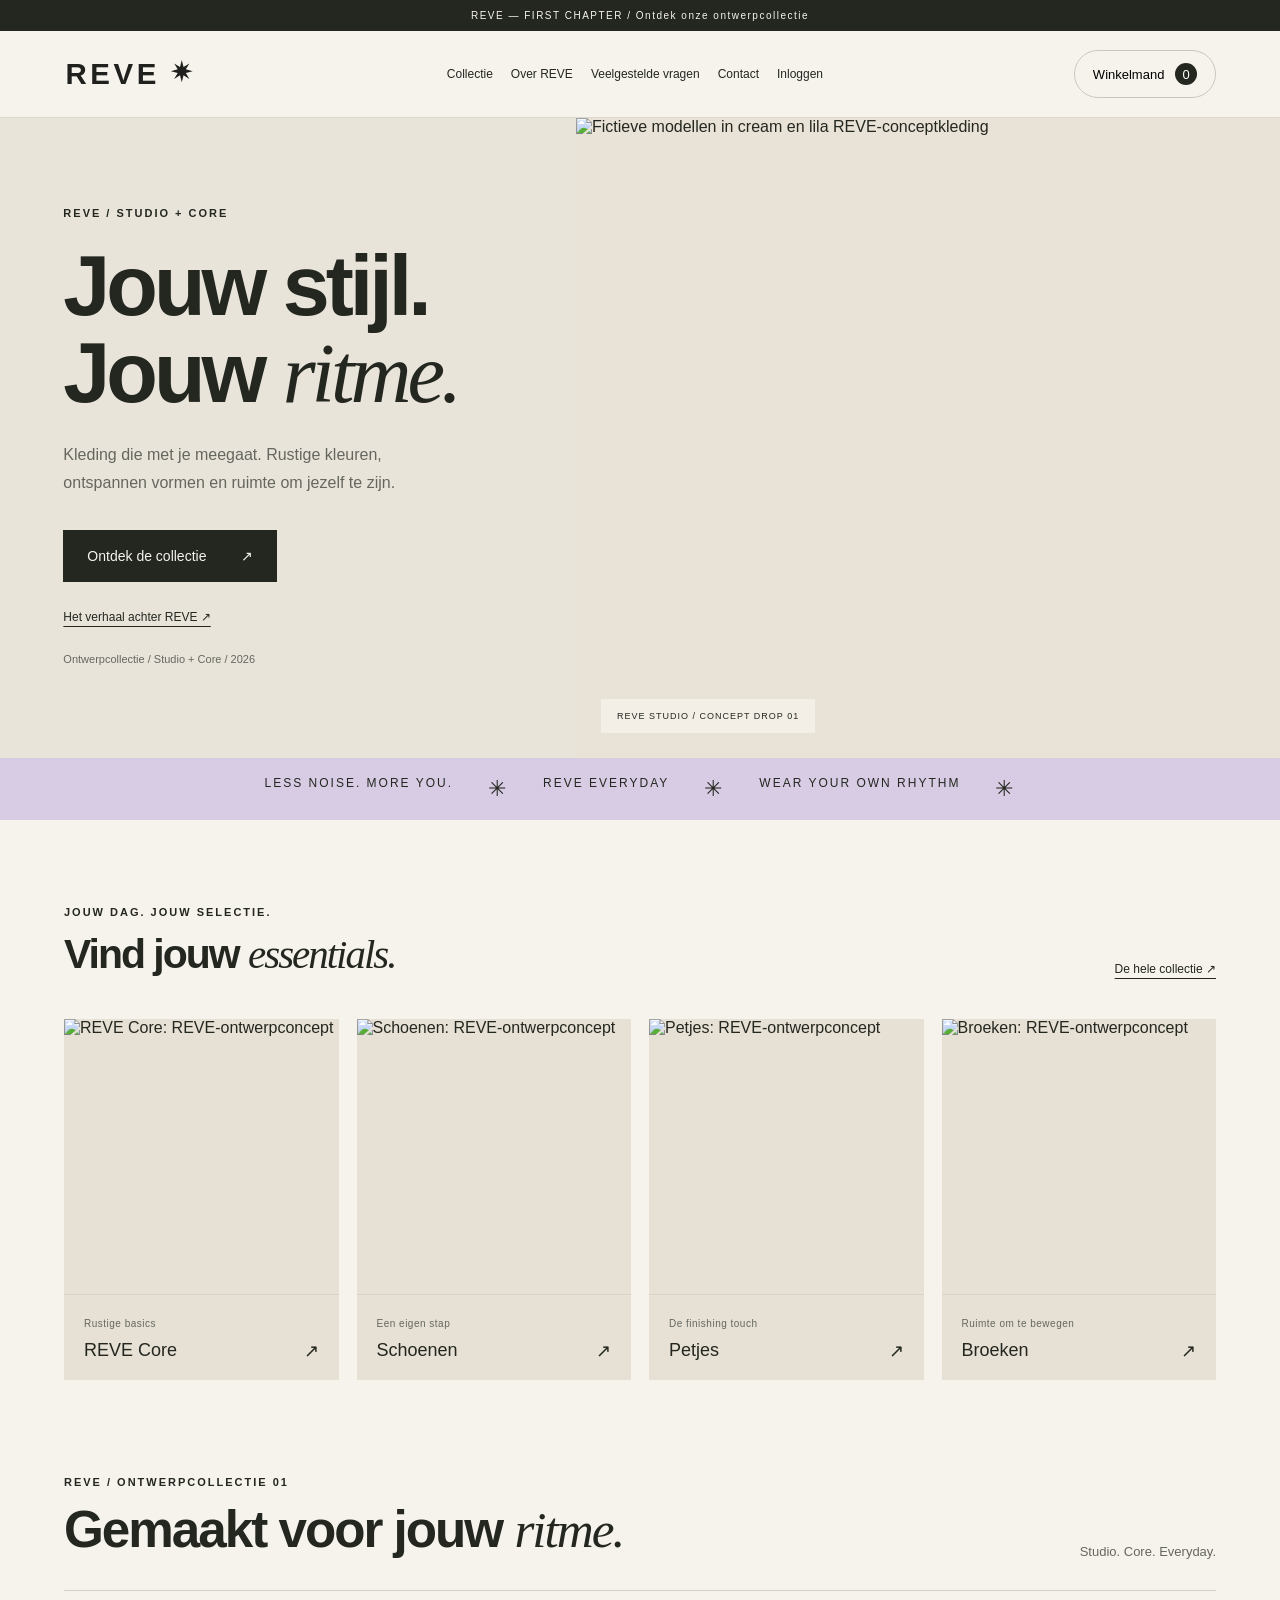
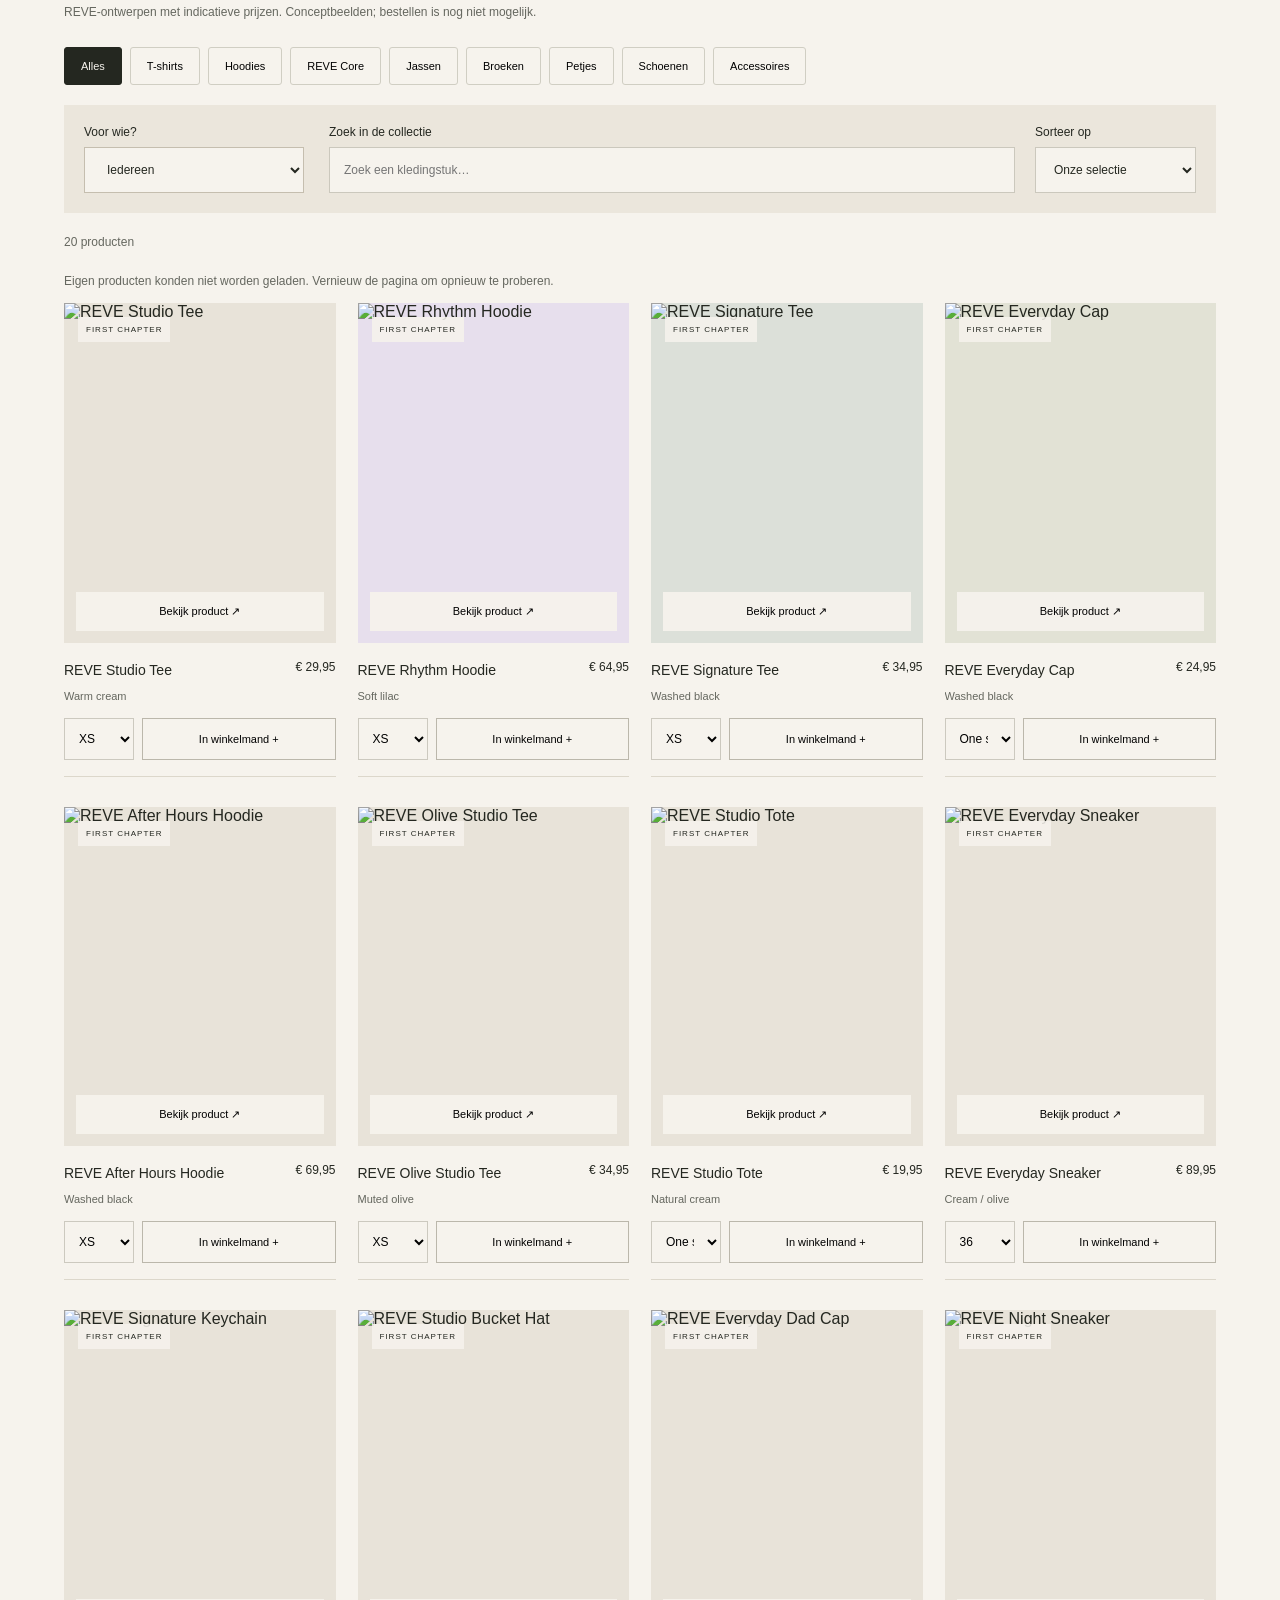
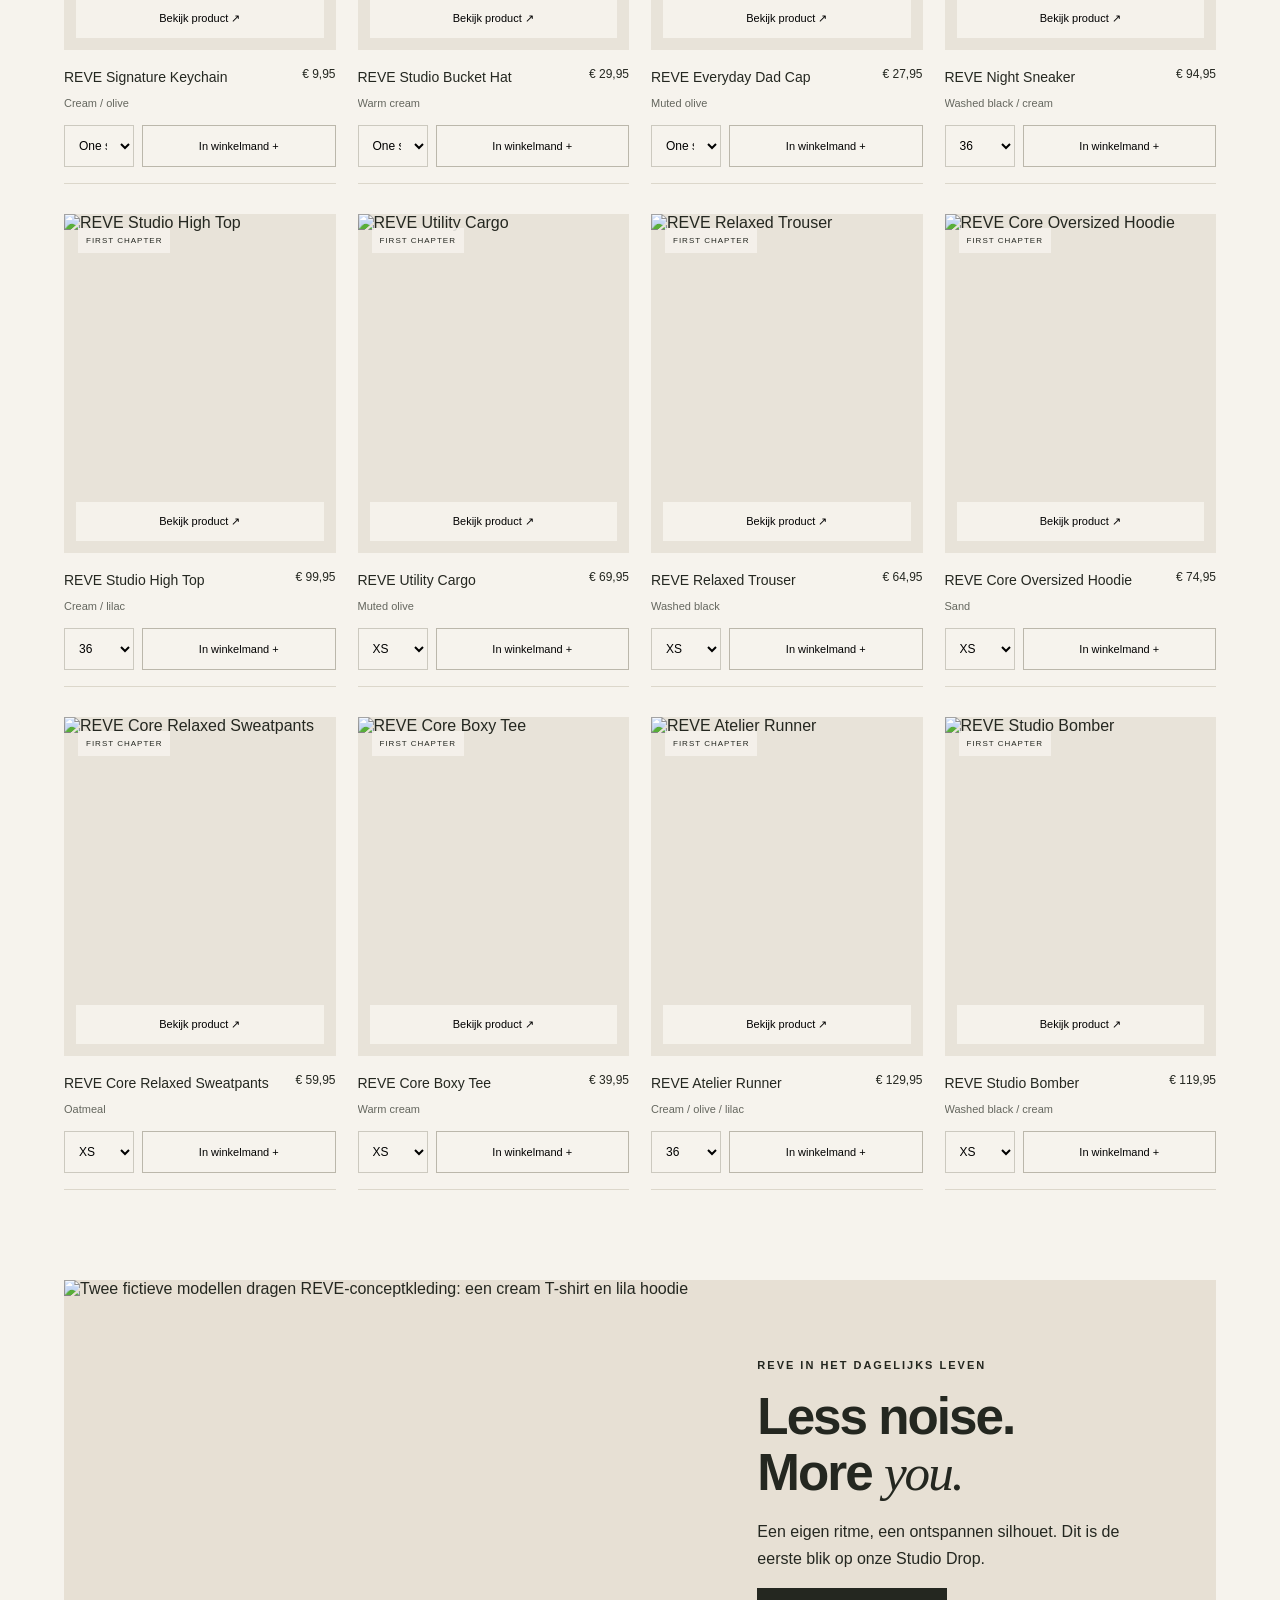
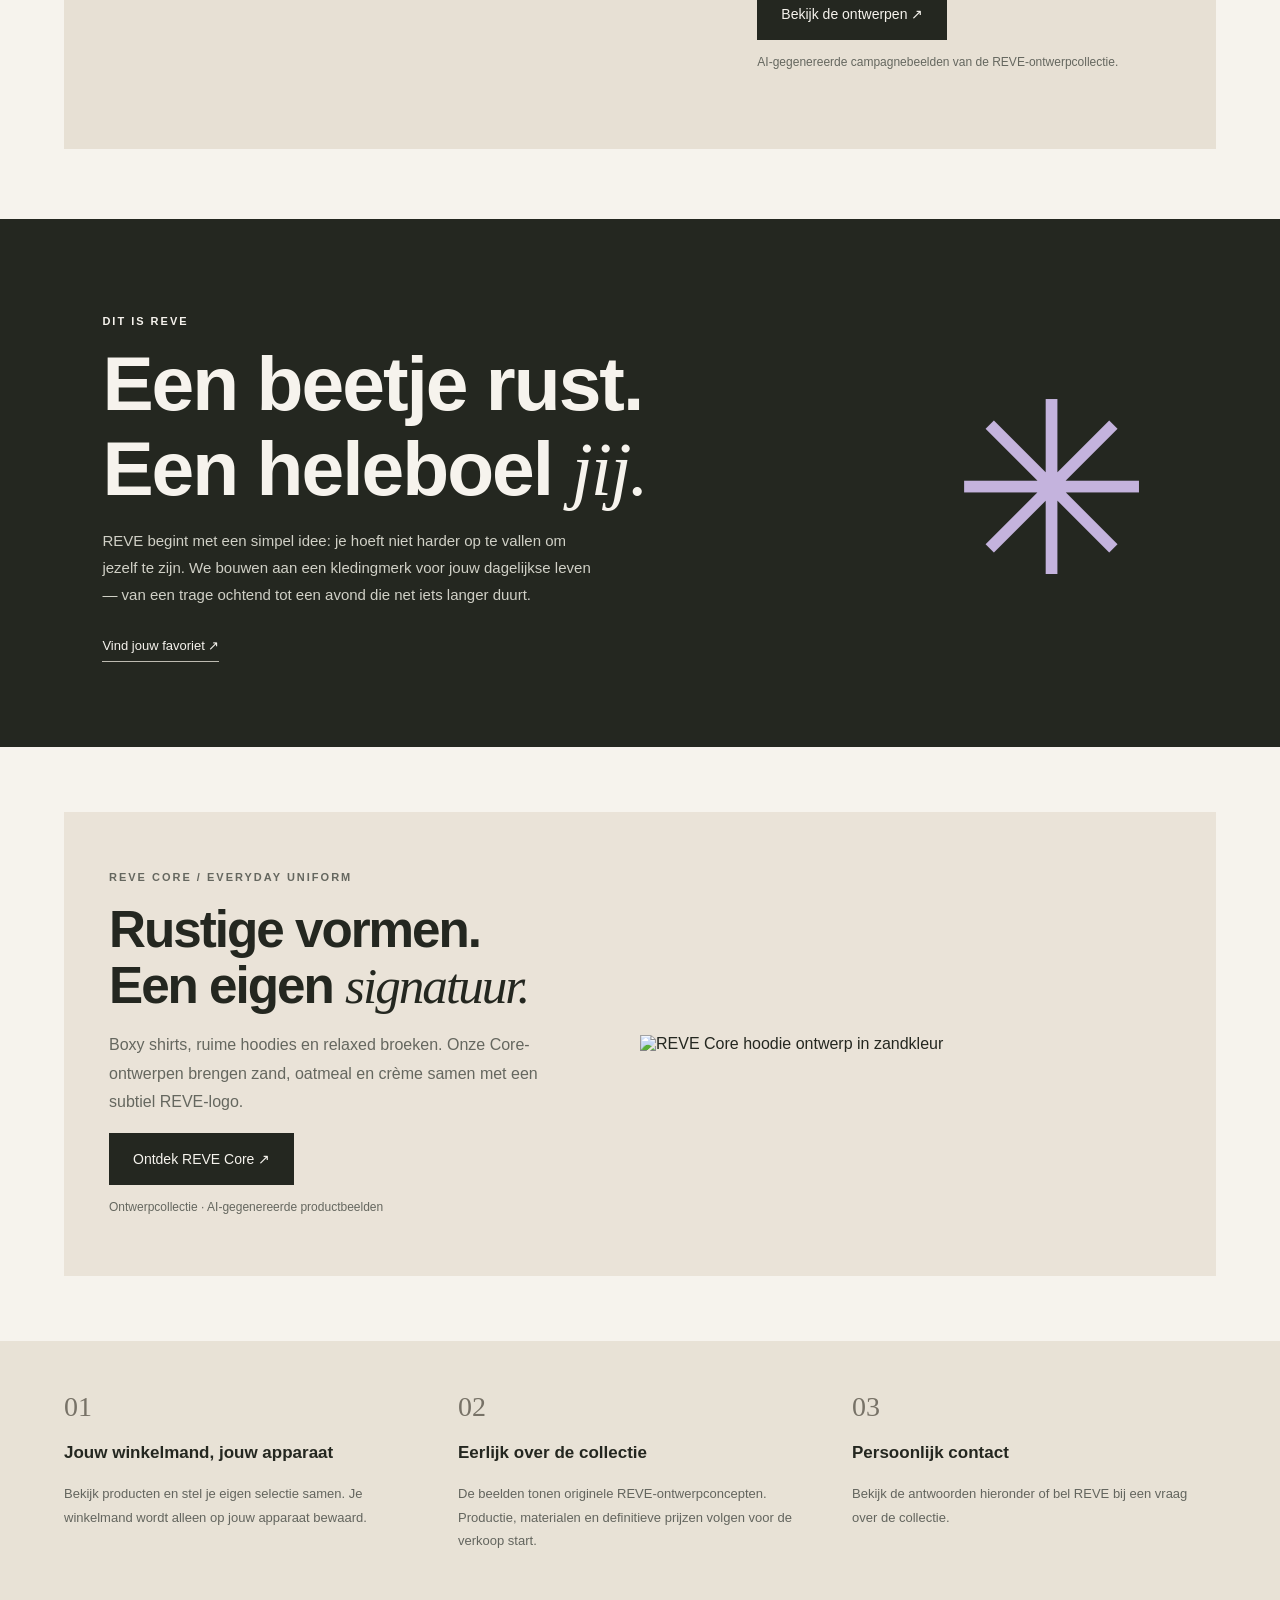
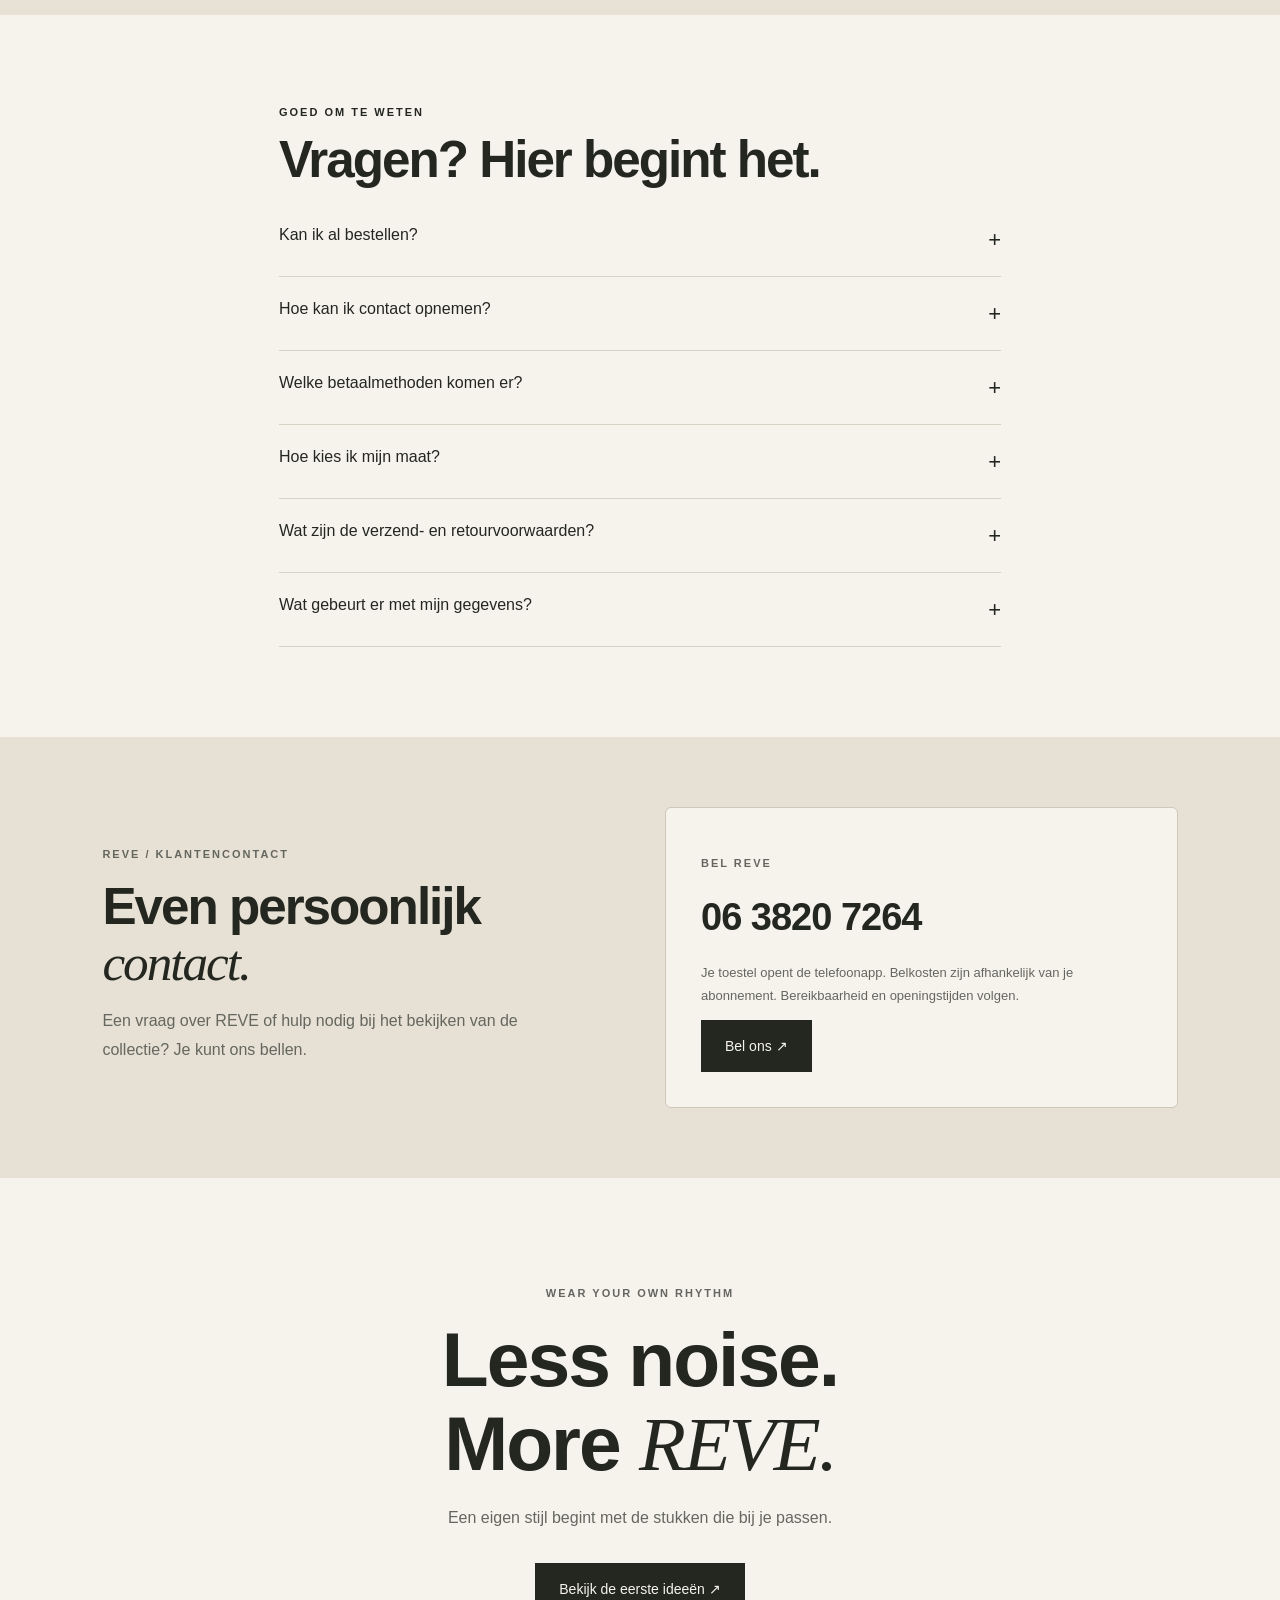
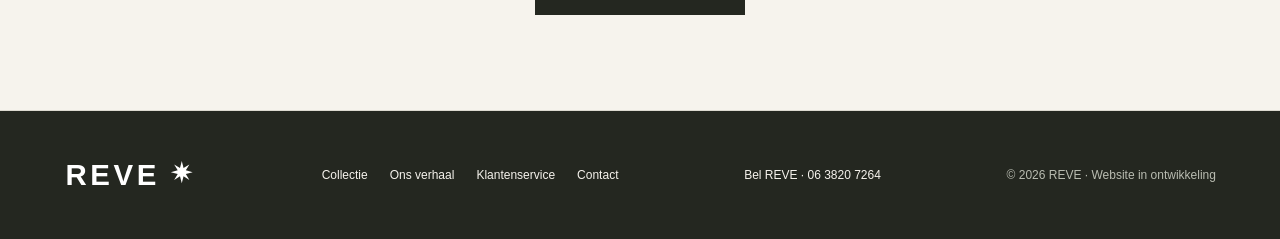
==== index.html @ bcee0c98 "Add customer sign-in and server-side checkout authentication" ====
<!doctype html>
<html lang="nl">
<head><meta charset="utf-8"><meta name="viewport" content="width=device-width, initial-scale=1"><meta name="theme-color" content="#f4f1ea"><meta name="description" content="REVE — kleding voor jouw eigen ritme. Ontdek de eerste conceptcollectie."><link rel="icon" href="/favicon.svg"><title>REVE — Wear your own rhythm</title><link rel="stylesheet" href="styles.css"><script src="app.js" defer></script></head>
<body class="storefront"><a class="skip-link" href="#collectie">Direct naar de collectie</a>
<div class="announcement">REVE — FIRST CHAPTER / Ontdek onze ontwerpcollectie</div>
<header><a class="logo" href="#" aria-label="REVE home"><img class="brand-logo" src="/reve-logo.svg" alt="REVE"></a><nav aria-label="Hoofdnavigatie"><a href="#collectie">Collectie</a><a href="#verhaal">Over REVE</a><a href="#vragen">Veelgestelde vragen</a><a href="#contact">Contact</a><a id="account-link" href="/account">Inloggen</a></nav><button id="open-cart" class="cart-button" aria-haspopup="dialog">Winkelmand <span id="cart-count">0</span></button></header>
<main>
<section class="hero"><div class="hero-copy"><p class="eyebrow">REVE / STUDIO + CORE</p><h1>Jouw stijl.<br>Jouw <em>ritme.</em></h1><p>Kleding die met je meegaat. Rustige kleuren, ontspannen vormen en ruimte om jezelf te zijn.</p><a class="button dark" href="#collectie">Ontdek de collectie <span>↗</span></a><a class="hero-secondary" href="#verhaal">Het verhaal achter REVE ↗</a><p class="small">Ontwerpcollectie / Studio + Core / 2026</p></div><div class="hero-art campaign-hero"><img src="/reve-lifestyle.png" alt="Fictieve modellen in cream en lila REVE-conceptkleding" fetchpriority="high"><span class="campaign-caption">REVE STUDIO / CONCEPT DROP 01</span></div></section>
<div class="ticker" aria-hidden="true">LESS NOISE. MORE YOU. <span>✳</span> REVE EVERYDAY <span>✳</span> WEAR YOUR OWN RHYTHM <span>✳</span></div>
<section class="category-edit" aria-labelledby="edit-title"><div class="edit-heading"><div><p class="eyebrow">JOUW DAG. JOUW SELECTIE.</p><h2 id="edit-title">Vind jouw <em>essentials.</em></h2></div><a href="#collectie">De hele collectie ↗</a></div><div class="edit-grid"><a class="edit-tile" href="#collectie" data-discover="core"><img src="/core-sand-hoodie.png" alt="REVE Core: REVE-ontwerpconcept" loading="lazy"><div><span>Rustige basics</span><h3>REVE Core <b aria-hidden="true">↗</b></h3></div></a><a class="edit-tile" href="#collectie" data-discover="schoenen"><img src="/atelier-runner.png" alt="Schoenen: REVE-ontwerpconcept" loading="lazy"><div><span>Een eigen stap</span><h3>Schoenen <b aria-hidden="true">↗</b></h3></div></a><a class="edit-tile" href="#collectie" data-discover="petjes"><img src="/olive-cap.png" alt="Petjes: REVE-ontwerpconcept" loading="lazy"><div><span>De finishing touch</span><h3>Petjes <b aria-hidden="true">↗</b></h3></div></a><a class="edit-tile" href="#collectie" data-discover="broeken"><img src="/olive-cargo.png" alt="Broeken: REVE-ontwerpconcept" loading="lazy"><div><span>Ruimte om te bewegen</span><h3>Broeken <b aria-hidden="true">↗</b></h3></div></a></div></section><section id="collectie" class="collection"><div class="section-heading"><div><p class="eyebrow">REVE / ONTWERPCOLLECTIE 01</p><h2>Gemaakt voor jouw <em>ritme.</em></h2></div><p>Studio. Core. Everyday.</p></div><p class="concept-note">REVE-ontwerpen met indicatieve prijzen. Conceptbeelden; bestellen is nog niet mogelijk.</p><div class="filters" role="group" aria-label="Filter collectie"><button class="active" data-filter="all" aria-pressed="true">Alles</button><button data-filter="shirts" aria-pressed="false">T-shirts</button><button data-filter="hoodies" aria-pressed="false">Hoodies</button><button data-filter="core" aria-pressed="false">REVE Core</button><button data-filter="jassen" aria-pressed="false">Jassen</button><button data-filter="broeken" aria-pressed="false">Broeken</button><button data-filter="petjes" aria-pressed="false">Petjes</button><button data-filter="schoenen" aria-pressed="false">Schoenen</button><button data-filter="accessoires" aria-pressed="false">Accessoires</button></div><div class="catalog-controls"><div class="audience-picker"><label for="audience">Voor wie?</label><select id="audience"><option value="all">Iedereen</option><option value="dames">Dames</option><option value="heren">Heren</option><option value="unisex">Unisex</option><option value="jongens">Jongens</option><option value="meisjes">Meisjes</option></select></div><div class="collection-tools"><label>Zoek in de collectie<input id="search" type="search" placeholder="Zoek een kledingstuk…" autocomplete="off"></label><label>Sorteer op<select id="sort"><option value="featured">Onze selectie</option><option value="low">Prijs: laag naar hoog</option><option value="high">Prijs: hoog naar laag</option><option value="name">Naam: A–Z</option></select></label></div></div><p id="result-count" class="concept-note" role="status"></p><div id="products" class="product-grid"></div><noscript><p>Schakel JavaScript in om de collectie en winkelmand te gebruiken.</p></noscript></section>
<section class="lifestyle"><img src="/reve-lifestyle.png" alt="Twee fictieve modellen dragen REVE-conceptkleding: een cream T-shirt en lila hoodie" loading="lazy"><div><p class="eyebrow">REVE IN HET DAGELIJKS LEVEN</p><h2>Less noise.<br>More <em>you.</em></h2><p>Een eigen ritme, een ontspannen silhouet. Dit is de eerste blik op onze Studio Drop.</p><a class="button dark" href="#collectie">Bekijk de ontwerpen ↗</a><p class="concept-note">AI-gegenereerde campagnebeelden van de REVE-ontwerpcollectie.</p></div></section><section id="verhaal" class="story"><p class="eyebrow">DIT IS REVE</p><h2>Een beetje rust.<br>Een heleboel <em>jij.</em></h2><p>REVE begint met een simpel idee: je hoeft niet harder op te vallen om jezelf te zijn. We bouwen aan een kledingmerk voor jouw dagelijkse leven — van een trage ochtend tot een avond die net iets langer duurt.</p><a href="#collectie">Vind jouw favoriet ↗</a><span class="story-symbol" aria-hidden="true">✳</span></section>
<section class="core-feature"><div><p class="eyebrow">REVE CORE / EVERYDAY UNIFORM</p><h2>Rustige vormen.<br>Een eigen <em>signatuur.</em></h2><p>Boxy shirts, ruime hoodies en relaxed broeken. Onze Core-ontwerpen brengen zand, oatmeal en crème samen met een subtiel REVE-logo.</p><a class="button dark" href="#collectie" id="show-core">Ontdek REVE Core ↗</a><p class="concept-note">Ontwerpcollectie · AI-gegenereerde productbeelden</p></div><img src="/core-sand-hoodie.png" alt="REVE Core hoodie ontwerp in zandkleur" loading="lazy"></section><section class="store-info"><div><span>01</span><h3>Jouw winkelmand, jouw apparaat</h3><p>Bekijk producten en stel je eigen selectie samen. Je winkelmand wordt alleen op jouw apparaat bewaard.</p></div><div><span>02</span><h3>Eerlijk over de collectie</h3><p>De beelden tonen originele REVE-ontwerpconcepten. Productie, materialen en definitieve prijzen volgen voor de verkoop start.</p></div><div><span>03</span><h3>Persoonlijk contact</h3><p>Bekijk de antwoorden hieronder of bel REVE bij een vraag over de collectie.</p></div></section><section id="vragen" class="faq"><p class="eyebrow">GOED OM TE WETEN</p><h2>Vragen? Hier begint het.</h2><details><summary>Kan ik al bestellen?</summary><p>REVE is in ontwikkeling. Je kunt de collectie bekijken en je winkelmand samenstellen, maar nog geen bestelling plaatsen of betalen. Zodra bestellen beschikbaar is, moet je eerst inloggen met je ChatGPT-account.</p></details><details><summary>Hoe kan ik contact opnemen?</summary><p>Bel <a href="tel:+31638207264">06 3820 7264</a> bij vragen over REVE. Er zijn nog geen vaste openingstijden gepubliceerd.</p></details><details><summary>Welke betaalmethoden komen er?</summary><p>We willen Mollie aansluiten voor iDEAL en kaarten. Deze betaalmethoden zijn nog niet actief; je kunt nu nog niet afrekenen.</p></details><details><summary>Hoe kies ik mijn maat?</summary><p>Open een product voor de beschikbare maten. De definitieve afmetingen en pasvorm voegen we toe zodra de echte producten bekend zijn.</p></details><details><summary>Wat zijn de verzend- en retourvoorwaarden?</summary><p>Deze worden vastgesteld voor de winkel opent. Er zijn op dit moment nog geen bestellingen, verzendkosten of retourtermijnen.</p></details><details><summary>Wat gebeurt er met mijn gegevens?</summary><p>Je winkelmand blijft op je eigen apparaat. De eigenaar kan producten en foto’s online opslaan via een beveiligde beheeromgeving. We vragen geen adres- of betaalgegevens. Je kunt zonder login rondkijken. Voor bestellen gebruiken we je ChatGPT-login; REVE bewaart geen wachtwoord.</p></details></section><section id="contact" class="contact-panel"><div><p class="eyebrow">REVE / KLANTENCONTACT</p><h2>Even persoonlijk<br><em>contact.</em></h2><p>Een vraag over REVE of hulp nodig bij het bekijken van de collectie? Je kunt ons bellen.</p></div><div class="contact-card"><p class="eyebrow">BEL REVE</p><a class="contact-number" href="tel:+31638207264">06 3820 7264</a><p>Je toestel opent de telefoonapp. Belkosten zijn afhankelijk van je abonnement. Bereikbaarheid en openingstijden volgen.</p><a class="button dark" href="tel:+31638207264">Bel ons ↗</a></div></section><section class="next"><p class="eyebrow">WEAR YOUR OWN RHYTHM</p><h2>Less noise.<br>More <em>REVE.</em></h2><p>Een eigen stijl begint met de stukken die bij je passen.</p><a class="button dark" href="#collectie">Bekijk de eerste ideeën ↗</a></section>
</main><footer><a class="logo" href="#"><img class="brand-logo" src="/reve-logo.svg" alt="REVE"></a><div class="footer-nav"><a href="#collectie">Collectie</a><a href="#verhaal">Ons verhaal</a><a href="#vragen">Klantenservice</a><a href="#contact">Contact</a></div><a href="tel:+31638207264">Bel REVE · 06 3820 7264</a><a id="admin-link" href="/admin.html" hidden>Beheer jouw winkel ↗</a><p>© <span id="year"></span> REVE · Website in ontwikkeling</p></footer>
<dialog id="cart" aria-labelledby="cart-title"><div class="cart-heading"><h2 id="cart-title">Jouw winkelmand</h2><button id="close-cart" aria-label="Winkelmand sluiten">✕</button></div><p class="concept-note">Dit is een voorbeeldwinkelmand. Je kunt nog niet afrekenen.</p><div id="cart-items"></div><button id="clear-cart" class="continue">Winkelmand leegmaken</button><p class="concept-note">Prijzen zijn indicatief. Verzendkosten worden vastgesteld voordat bestellen mogelijk wordt.</p><div class="cart-total"><span>Producttotaal</span><strong id="cart-total">€ 0,00</strong></div><a id="checkout-login" class="button dark account-cta" href="/signin-with-chatgpt?return_to=%2Faccount" target="_top">Inloggen om te bestellen ↗</a><button id="checkout-unavailable" class="button dark checkout" disabled hidden>Bestellen binnenkort beschikbaar</button><p id="account-status" class="concept-note" role="status">Je kunt vrij rondkijken. Voor bestellen is een account verplicht.</p><p class="concept-note">Betalen wordt later aangesloten via Mollie. iDEAL en kaarten zijn nog niet actief. Er worden nu geen betalingen verwerkt.</p><a class="continue" href="tel:+31638207264">Een vraag? Bel REVE</a><button id="continue-shopping" class="continue">Verder kijken</button></dialog>
<dialog id="product-dialog" aria-labelledby="product-title"><div class="cart-heading"><p class="eyebrow">REVE / FIRST CHAPTER</p><button id="close-product" aria-label="Product sluiten">✕</button></div><div id="product-content"></div></dialog><p id="status" class="toast" role="status" aria-live="polite"></p>
</body></html>
---- styles.css ----
:root{--paper:#f4f1ea;--ink:#20211e;--purple:#c4b3dd;--muted:#63655e}*{box-sizing:border-box}html{scroll-behavior:smooth;scroll-padding-top:25px}body{margin:0;background:var(--paper);color:var(--ink);font-family:Arial,Helvetica,sans-serif}a{color:inherit;text-decoration:none}button,select{font:inherit}button,a,select{-webkit-tap-highlight-color:transparent}button{cursor:pointer}button:focus-visible,a:focus-visible,select:focus-visible{outline:3px solid #745292;outline-offset:4px}.announcement{background:var(--ink);color:var(--paper);text-align:center;padding:11px 16px;font-size:12px;letter-spacing:.7px}header{display:flex;align-items:center;justify-content:space-between;padding:28px 5%;border-bottom:1px solid #dcd9d0}.logo{font-size:37px;font-weight:900;letter-spacing:-3px}.logo span{font-size:13px;vertical-align:top;letter-spacing:0;margin-left:5px}nav{display:flex;gap:32px;font-size:14px}nav a:hover{text-decoration:underline}.cart-button{background:none;border:1px solid #c9c8bd;border-radius:30px;padding:12px 18px;font-size:13px}.cart-button span{display:inline-grid;place-items:center;background:var(--ink);color:white;border-radius:50%;min-width:22px;height:22px;margin-left:7px}.hero{display:grid;grid-template-columns:1fr 1fr;max-width:1500px;margin:auto;padding:58px 5% 68px;gap:45px;align-items:center}.eyebrow{font-size:11px;letter-spacing:2px;font-weight:700}h1{font-size:clamp(52px,6.7vw,100px);line-height:.99;letter-spacing:-6px;margin:24px 0}em{font-family:Georgia,serif;font-weight:400}.hero-copy>p:not(.eyebrow){max-width:390px;color:var(--muted);font-size:16px;line-height:1.7}.button{display:inline-flex;justify-content:space-between;gap:35px;align-items:center;padding:18px 24px;border:none;font-size:14px}.dark{background:var(--ink);color:var(--paper)}.dark:hover:not(:disabled){background:#414339}.hero-copy .button{margin:18px 0 8px}.hero-copy p.small{font-size:11px}.hero-art{position:relative;background:#e9e3d7;min-height:460px;display:flex;align-items:center;justify-content:center;overflow:hidden;border-radius:4px}.hero-art svg{width:100%;max-width:540px}.art-label,.art-caption{position:absolute;left:24px;font-size:10px;letter-spacing:2px}.art-label{top:24px}.art-caption{bottom:24px}.round-stamp{position:absolute;right:20px;bottom:24px;background:var(--purple);border-radius:50%;width:105px;height:105px;display:grid;place-items:center;text-align:center;font-size:11px;line-height:1.6;transform:rotate(12deg)}.ticker{padding:23px 15px;background:var(--purple);font-size:17px;letter-spacing:2px;display:flex;gap:35px;justify-content:center;overflow:hidden;white-space:nowrap}.ticker span{font-size:22px}.collection{padding:80px 5%;max-width:1500px;margin:auto}.section-heading{display:flex;justify-content:space-between;align-items:end;gap:20px}h2{font-size:clamp(32px,4vw,54px);letter-spacing:-2px;line-height:1.1;margin:14px 0}.section-heading>p{font-size:13px;color:var(--muted)}.concept-note{font-size:12px;line-height:1.6;color:var(--muted)}.filters{display:flex;gap:8px;flex-wrap:wrap;margin:27px 0}.filters button{background:none;border:1px solid #d0cec3;border-radius:25px;padding:10px 20px;font-size:12px}.filters button.active{background:var(--ink);color:var(--paper);border-color:var(--ink)}.product-grid{display:grid;grid-template-columns:repeat(4,1fr);gap:20px}.product-art{background:var(--bg);position:relative;aspect-ratio:4/5;display:grid;place-items:center;overflow:hidden}.product-art svg{width:90%;transition:transform .3s}.product-card:hover svg{transform:scale(1.04)}.tag{position:absolute;top:14px;left:14px;font-size:10px;background:var(--paper);padding:6px 9px}.product-heading{display:flex;justify-content:space-between;gap:10px;margin-top:17px;align-items:start}.product-heading h3{font-size:15px;margin:0}.price{font-size:13px;white-space:nowrap}.color{font-size:12px;color:var(--muted);margin:9px 0 16px}.product-actions{display:flex;gap:6px}.product-actions select{min-width:0;width:70px;padding:10px;background:transparent;border:1px solid #ccc9bf;font-size:12px}.add{flex:1;border:1px solid #ccc9bf;background:transparent;padding:10px 5px;font-size:12px}.add:hover{background:var(--ink);color:white}.story{background:var(--ink);color:var(--paper);position:relative;padding:70px 8%;overflow:hidden}.story h2{font-size:clamp(45px,6vw,80px)}.story>p:not(.eyebrow){max-width:500px;line-height:1.8;font-size:15px;color:#d0d0c6}.story a{display:inline-block;border-bottom:1px solid #bdbbb1;padding-bottom:8px;margin-top:15px;font-size:13px}.story-symbol{position:absolute;right:10%;top:25%;font-size:240px;color:var(--purple)}.next{text-align:center;padding:80px 5%}.next p{color:var(--muted);line-height:1.7}.next .button{margin-top:16px}footer{border-top:1px solid #dcd9d0;padding:30px 5%;display:flex;justify-content:space-between;align-items:center;gap:20px}footer p{font-size:12px;color:var(--muted)}dialog{border:0;background:var(--paper);color:var(--ink);padding:28px;max-width:500px;width:calc(100% - 28px);max-height:85vh;overflow:auto}dialog::backdrop{background:#1119}.cart-heading{display:flex;align-items:center;justify-content:space-between;gap:15px}.cart-heading h2{font-size:28px;letter-spacing:-1px}.cart-heading button{background:transparent;border:0;padding:10px}.cart-row{display:flex;justify-content:space-between;gap:15px;border-bottom:1px solid #d6d3c9;padding:18px 0;font-size:14px}.cart-row p{margin:7px 0;color:var(--muted);font-size:12px}.remove{background:none;border:0;text-decoration:underline;font-size:12px;padding:5px 0}.cart-total{display:flex;justify-content:space-between;padding:25px 0}.checkout{width:100%;font-size:12px;justify-content:center;opacity:.55;cursor:default}.continue{display:block;margin:18px auto 0;border:0;background:none;text-decoration:underline;font-size:13px}.toast{position:fixed;bottom:20px;left:50%;transform:translateX(-50%);background:var(--ink);color:var(--paper);padding:14px 22px;font-size:13px;max-width:90%;width:max-content;opacity:0;pointer-events:none;transition:opacity .2s;z-index:5}.toast.visible{opacity:1}@media(max-width:1000px){.product-grid{grid-template-columns:repeat(2,1fr)}.hero{gap:20px}.hero-art{min-height:350px}.story-symbol{right:4%;font-size:170px;opacity:.35}}@media(max-width:600px){header{padding:18px 5%;flex-wrap:wrap;gap:15px}.logo{font-size:32px}nav{order:3;width:100%;justify-content:center;gap:30px;font-size:12px}.cart-button{font-size:12px;padding:8px 11px}.hero{grid-template-columns:1fr;padding:35px 5%;gap:25px}h1{letter-spacing:-3px;font-size:65px}.hero-art{min-height:320px}.hero-art svg{max-width:350px}.round-stamp{width:85px;height:85px;font-size:9px}.ticker{font-size:12px;gap:20px}.collection{padding:45px 5%}.section-heading{display:block}.product-grid{gap:24px 12px}.product-heading{display:block}.price{display:block;margin-top:7px}.product-actions{flex-wrap:wrap}.product-actions select{width:100%}.add{width:100%;padding:12px 3px}.story{padding:45px 6%}.story-symbol{top:10px;font-size:110px}.story>p:not(.eyebrow){position:relative}.next{padding:45px 5%}footer{flex-direction:column;gap:5px;text-align:center}footer p{margin:8px 0}}@media(prefers-reduced-motion:reduce){html{scroll-behavior:auto}*{transition:none!important}}
/* Collection and product experience */
.skip-link{position:fixed;top:-60px;left:16px;z-index:20;background:var(--ink);color:white;padding:14px}.skip-link:focus{top:10px}.collection-tools{display:flex;gap:20px;align-items:end;margin:20px 0}.collection-tools label{display:grid;gap:8px;font-size:12px}.collection-tools label:first-child{flex:1}.collection-tools input,.collection-tools select{padding:14px;border:1px solid #cbc8bd;background:transparent;color:var(--ink);font:inherit;border-radius:0;min-height:46px}.collection-tools input{width:100%}.detail-button{position:absolute;bottom:14px;left:14px;right:14px;padding:12px;border:0;background:#f4f1eae8;font-size:12px}.detail-button:hover{background:var(--ink);color:white}.product-art{border-radius:3px}.product-description{line-height:1.8;color:var(--muted)}.size-label{display:grid;gap:10px;font-size:13px;margin:20px 0}.size-label select{background:transparent;padding:12px;border:1px solid #ccc}#product-dialog .product-art{max-height:280px;aspect-ratio:auto}#product-dialog .product-art svg{height:270px}#product-title{font-size:32px}.quantity{display:inline-flex;align-items:center;gap:14px;border:1px solid #ccc9bf;margin:4px 0 10px}.quantity button{width:38px;height:38px;border:0;background:none}.quantity span{min-width:15px;text-align:center}.quantity button:hover{background:#e4dfd4}.remove{display:block}.faq{max-width:850px;margin:auto;padding:70px 5% 20px}.faq details{border-bottom:1px solid #d5d1c5;padding:20px 0}.faq summary{cursor:pointer;font-size:16px;line-height:1.5}.faq details p{line-height:1.8;color:var(--muted);max-width:650px;font-size:14px}.no-results{grid-column:1/-1;padding:40px;border:1px solid #d5d1c5;text-align:center}.no-results p{line-height:1.6;color:var(--muted)}button:disabled{cursor:default;opacity:.45}@media(max-width:600px){.collection-tools{align-items:stretch;flex-direction:column;gap:12px}nav{gap:18px}nav a{font-size:11px}.detail-button{bottom:8px;left:8px;right:8px;font-size:11px;padding:10px}.faq{padding-top:45px}}

.campaign-hero{min-height:440px}.campaign-hero>img{width:100%;height:100%;min-height:440px;object-fit:cover}.campaign-caption{position:absolute;bottom:18px;left:20px;background:#f4f1eae8;padding:10px;font-size:10px;letter-spacing:1px}.lifestyle{margin:0 5% 70px;display:grid;grid-template-columns:1.2fr 1fr;background:#e7e0d4}.lifestyle>img{width:100%;height:100%;object-fit:cover;min-height:400px}.lifestyle>div{padding:45px;align-self:center}.lifestyle p{line-height:1.7}.product-photo{width:100%;height:100%;object-fit:contain}.admin{max-width:1250px;margin:auto;padding:45px 5%}.admin h1{font-size:65px;letter-spacing:-3px}.admin-layout{display:grid;grid-template-columns:1fr 1fr;gap:45px;margin:35px 0}.admin label{display:grid;gap:8px;margin:15px 0;font-size:13px}.admin input:not([type=checkbox]),.admin textarea,.admin select{width:100%;padding:12px;background:transparent;border:1px solid #cbc8bc;font:inherit}.admin fieldset{border:1px solid #cbc8bc;display:flex;gap:18px;flex-wrap:wrap}.admin fieldset label,.admin .inline-label{display:flex;align-items:center;gap:7px}.form-row{display:flex;gap:15px}.form-row>label{flex:1}#photo-preview{max-width:100%;max-height:230px}.admin-product{padding:18px 0;border-bottom:1px solid #cbc8bc;display:flex;gap:20px}.admin-product img{width:90px;height:110px;object-fit:cover}.admin-product h3{margin:0;font-size:17px}.admin-product p{font-size:13px}.admin-product button{padding:10px;border:1px solid #ccc}#admin-link{font-size:12px;text-decoration:underline}.admin p{line-height:1.7}#save-status{font-weight:bold;font-size:13px}.admin small{color:var(--muted)}[hidden]{display:none!important}@media(max-width:750px){.lifestyle{grid-template-columns:1fr;margin-bottom:45px}.lifestyle>div{padding:30px}.lifestyle>img{min-height:240px}.admin-layout{grid-template-columns:1fr}.admin h1{font-size:48px}.campaign-hero,.campaign-hero>img{min-height:300px}.form-row{flex-wrap:wrap}}

.brand-logo{width:150px;display:block;height:auto}.store-info{display:grid;grid-template-columns:repeat(3,1fr);gap:30px;padding:50px 5%;background:#e8e2d6}.store-info span{font-family:Georgia,serif;font-size:28px;color:#777267}.store-info h3{font-size:17px;line-height:1.5}.store-info p{font-size:13px;line-height:1.8;color:#63655e}.product-art img{object-fit:cover;width:100%;height:100%}.tag{z-index:1}#shoe-options{display:flex;flex-wrap:wrap}.collection .section-heading{border-bottom:1px solid #d5d0c5;padding-bottom:18px}.admin #shoe-options[hidden]{display:none!important}@media(max-width:600px){.store-info{grid-template-columns:1fr;gap:20px;padding:35px 5%}.brand-logo{width:125px}.collection .filters{gap:6px}.filters button{padding:9px 14px}}

.core-feature{display:grid;grid-template-columns:1fr 1fr;background:#eae3d8;margin:40px 5%;align-items:center}.core-feature>div{padding:45px}.core-feature>div p{line-height:1.8;color:var(--muted);max-width:450px}.core-feature>img{width:100%;max-height:650px;object-fit:cover}.filters{row-gap:10px}.product-photo{aspect-ratio:1;object-fit:cover}#product-dialog .product-art{height:300px}#product-dialog .product-art .product-photo{height:300px;object-fit:contain}.product-description{font-size:14px}@media(max-width:750px){.core-feature{grid-template-columns:1fr}.core-feature>div{padding:28px}.core-feature>img{max-height:420px}}

.audience-picker{display:flex;align-items:center;gap:16px;margin:22px 0;padding:18px 20px;background:#e7e0d4}.audience-picker label{font-size:15px;font-weight:bold}.audience-picker select{font:inherit;background:var(--paper);color:var(--ink);padding:12px 18px;min-width:180px;border:1px solid #c5beaf}.collection-tools{flex-wrap:wrap}@media(max-width:450px){.audience-picker{justify-content:space-between;padding:14px}.audience-picker select{min-width:0;max-width:65%}}

/* Customer service and storefront finish */
.contact-panel{display:grid;grid-template-columns:1fr 1fr;gap:50px;align-items:center;padding:70px 8%;background:#e6e0d5;margin-top:55px}.contact-panel p{line-height:1.8;max-width:450px;color:var(--muted)}.contact-card{background:var(--paper);padding:35px;border:1px solid #cec7ba;border-radius:6px}.contact-number{display:block;font-size:clamp(24px,3vw,38px);font-weight:700;letter-spacing:-1px;margin:22px 0}.contact-number:hover{text-decoration:underline}.contact-card>p:not(.eyebrow){font-size:13px}.product-card{background:#f8f5ef;padding-bottom:16px;border-radius:6px;overflow:hidden;box-shadow:0 2px 9px #20211e08}.product-heading,.product-card>.color,.product-actions{margin-left:12px;margin-right:12px}.product-art{border-radius:0}.product-heading h3{line-height:1.4}.product-actions button,.product-actions select{min-height:42px}footer>a:not(.logo){font-size:12px}input:focus-visible{outline:3px solid #745292;outline-offset:3px}@media(max-width:750px){.contact-panel{grid-template-columns:1fr;gap:25px;padding:45px 5%}.contact-card{padding:25px}}@media(max-width:450px){.product-heading{flex-direction:column;gap:6px}.product-actions{flex-wrap:wrap}.product-actions select{width:100%}.product-actions button{min-height:42px}.contact-number{font-size:29px}}

/* REVE First Chapter storefront */
.storefront{--paper:#f6f3ed;--ink:#242720;--muted:#65675f}.storefront header{position:sticky;top:0;z-index:10;background:#f6f3edf5;backdrop-filter:blur(14px);padding:19px 5%;min-height:82px}.storefront nav{gap:24px}.storefront nav a{font-size:12px}.storefront .brand-logo{width:132px}.storefront .announcement{font-size:10px;letter-spacing:1.5px;padding:10px}.storefront .hero{padding:0;max-width:none;gap:0;min-height:620px;grid-template-columns:.9fr 1.1fr;background:#e9e4da}.storefront .hero-copy{padding:65px 11%;}.storefront h1{font-size:clamp(56px,6.6vw,98px);letter-spacing:-4px;line-height:1.03}.storefront .hero-art,.storefront .campaign-hero>img{height:640px;min-height:0;border-radius:0}.storefront .campaign-hero>img{object-fit:cover}.hero-secondary{display:block;font-size:12px;text-decoration:underline;text-underline-offset:5px;margin:20px 0 26px}.storefront .campaign-caption{bottom:25px;left:25px;font-size:9px;padding:12px 16px}.storefront .ticker{padding:18px;font-size:12px;letter-spacing:2px;background:#d8cce4}.category-edit{max-width:1500px;margin:auto;padding:75px 5% 10px}.edit-heading{display:flex;align-items:end;justify-content:space-between;gap:25px;margin-bottom:28px}.edit-heading h2{font-size:clamp(28px,3.2vw,44px)}.edit-heading>a{font-size:12px;text-decoration:underline;text-underline-offset:5px;padding-bottom:15px}.edit-grid{display:grid;grid-template-columns:repeat(4,1fr);gap:18px}.edit-tile{display:block;background:#e6e0d5;overflow:hidden}.edit-tile img{display:block;width:100%;aspect-ratio:1;object-fit:cover;transition:transform .35s}.edit-tile:hover img{transform:scale(1.025)}.edit-tile>div{padding:18px 20px;border-top:1px solid #d9d3c6}.edit-tile span{font-size:10px;color:var(--muted);letter-spacing:.5px}.edit-tile h3{display:flex;justify-content:space-between;margin:9px 0 0;font-size:18px;font-weight:500}.edit-tile b{font-weight:400}.storefront .collection{padding-top:75px}.storefront .filters{gap:8px;margin:25px 0 20px}.storefront .filters button{border-radius:3px;font-size:11px;padding:12px 16px}.catalog-controls{display:grid;grid-template-columns:220px 1fr;gap:25px;background:#ebe6dc;padding:20px}.storefront .audience-picker{display:grid;gap:8px;padding:0;margin:0;background:none;align-content:start}.storefront .audience-picker label{font-size:12px;font-weight:400}.storefront .audience-picker select{width:100%;min-width:0;font-size:12px;min-height:46px}.storefront .collection-tools{margin:0;gap:20px}.storefront .collection-tools input,.storefront .collection-tools select{background:var(--paper);font-size:12px}.storefront #result-count{margin:20px 0}.storefront .product-grid{gap:30px 22px}.storefront .product-card{background:transparent;box-shadow:none;border-radius:0;padding-bottom:16px;border-bottom:1px solid #dcd7cb}.storefront .product-heading,.storefront .product-card>.color,.storefront .product-actions{margin-left:0;margin-right:0}.storefront .product-art{aspect-ratio:4/5}.storefront .tag{background:#f6f3eddd;font-size:8px;letter-spacing:1px;padding:8px}.storefront .detail-button{font-size:11px;bottom:12px;left:12px;right:12px;padding:13px;background:#f6f3edf2}.storefront .product-heading h3{font-size:14px;font-weight:500;line-height:1.5}.storefront .price{font-size:12px}.storefront .color{font-size:11px}.storefront .product-actions{gap:8px}.storefront .product-actions select{background:var(--paper)}.storefront .add{border-color:#bbb7ab;font-size:11px}.storefront .lifestyle{margin-top:10px;max-width:1350px}.storefront .lifestyle>div{padding:65px}.storefront .story{padding:85px 8%}.storefront .core-feature{margin-top:65px;margin-bottom:65px}.storefront .faq{padding-top:80px;padding-bottom:35px}.storefront .faq summary{display:flex;justify-content:space-between;gap:15px;list-style:none}.storefront .faq summary::-webkit-details-marker{display:none}.storefront .faq summary:after{content:'+';font-size:22px}.storefront .faq details[open] summary:after{content:'−'}.storefront .next{padding:95px 5%}.storefront .next h2{font-size:clamp(44px,6vw,80px)}.storefront footer{background:var(--ink);color:var(--paper);padding:45px 5%;flex-wrap:wrap;row-gap:30px}.storefront footer .brand-logo{filter:brightness(0) invert(1)}.storefront footer p{color:#b9bcb1}.footer-nav{display:flex;gap:22px;font-size:12px}.storefront #cart{position:fixed;inset:0 0 0 auto;margin:0;height:100dvh;max-height:none;width:min(480px,100%);max-width:none;padding:30px}.cart-thumbnail{width:70px;height:90px;object-fit:cover;background:#e7e0d4}.storefront .cart-row>div{flex:1}.storefront .cart-row{gap:15px}.storefront #product-dialog{max-width:720px;width:calc(100% - 32px);padding:30px}.storefront #product-dialog .product-art{height:350px}.storefront #product-dialog .product-photo{height:350px}.storefront #product-dialog #detail-add{width:100%;justify-content:center}.storefront html{scroll-padding-top:100px}html:has(.storefront){scroll-padding-top:105px}
@media(max-width:1000px){.storefront .hero{grid-template-columns:1fr 1fr}.storefront .hero-copy{padding:45px 8%}.storefront .hero-art,.storefront .campaign-hero>img{height:550px}.catalog-controls{grid-template-columns:180px 1fr;gap:16px}.storefront .collection-tools{gap:12px}.storefront .lifestyle>div{padding:35px}}
@media(max-width:750px){.storefront header{display:grid;grid-template-columns:1fr auto;gap:14px;padding:15px 5%;min-height:0}.storefront header nav{display:flex;grid-column:1/-1;grid-row:2;justify-content:space-between;gap:16px;padding:5px 0;overflow-x:auto;white-space:nowrap}.storefront header nav a{font-size:11px}.storefront .cart-button{padding:9px 12px;font-size:11px}.storefront .brand-logo{width:110px}.storefront .hero{grid-template-columns:1fr;min-height:0}.storefront .hero-copy{padding:48px 7%}.storefront h1{font-size:64px;margin:20px 0}.storefront .hero-art,.storefront .campaign-hero>img{height:400px}.storefront .hero-art img{object-position:center 40%}.storefront .ticker{justify-content:flex-start;font-size:10px;gap:20px}.category-edit{padding-top:45px}.edit-heading{align-items:start;flex-direction:column;gap:0}.edit-heading>a{padding:0}.edit-grid{grid-template-columns:repeat(2,1fr);gap:14px}.edit-tile>div{padding:14px}.edit-tile h3{font-size:16px}.storefront .collection{padding-top:50px}.catalog-controls{grid-template-columns:1fr;padding:16px;gap:16px}.storefront .audience-picker{display:flex;align-items:center;justify-content:space-between}.storefront .audience-picker select{width:65%}.storefront .collection-tools{display:grid;grid-template-columns:1fr 1fr}.storefront .collection-tools label{min-width:0}.storefront .collection-tools select{width:100%;min-width:0}.storefront .product-grid{gap:25px 14px}.storefront .section-heading{align-items:start;flex-direction:column;gap:0}.storefront .section-heading>p{margin:0 0 12px}.storefront .core-feature{margin:45px 5%}.storefront .story{padding:55px 7%}.storefront .story-symbol{right:-20px;top:auto;bottom:-30px;font-size:180px;opacity:.25}.storefront .faq{padding-top:50px}.footer-nav{flex-wrap:wrap;justify-content:center;gap:16px}.storefront footer{padding:35px 5%;gap:20px}.storefront #cart{padding:22px}.storefront #product-dialog .product-art,.storefront #product-dialog .product-photo{height:280px}}
@media(max-width:450px){.storefront .hero-art,.storefront .campaign-hero>img{height:310px}.storefront .hero-copy>p:not(.eyebrow){font-size:14px}.storefront .collection-tools{grid-template-columns:1fr}.storefront .product-heading{flex-direction:column;gap:5px}.storefront .product-heading h3{font-size:13px}.storefront .product-actions select{width:60px}.storefront .product-actions{flex-wrap:nowrap}.storefront .add{font-size:10px}.storefront .detail-button{left:8px;right:8px;bottom:8px;font-size:10px;padding:10px}.edit-tile span{font-size:9px}.storefront #product-dialog{padding:22px}.cart-thumbnail{width:52px;height:70px}}

.account-cta{width:100%;justify-content:center;text-align:center}.storefront nav{gap:18px}@media(max-width:450px){.storefront header nav{gap:14px}.storefront header nav a{font-size:10px}}
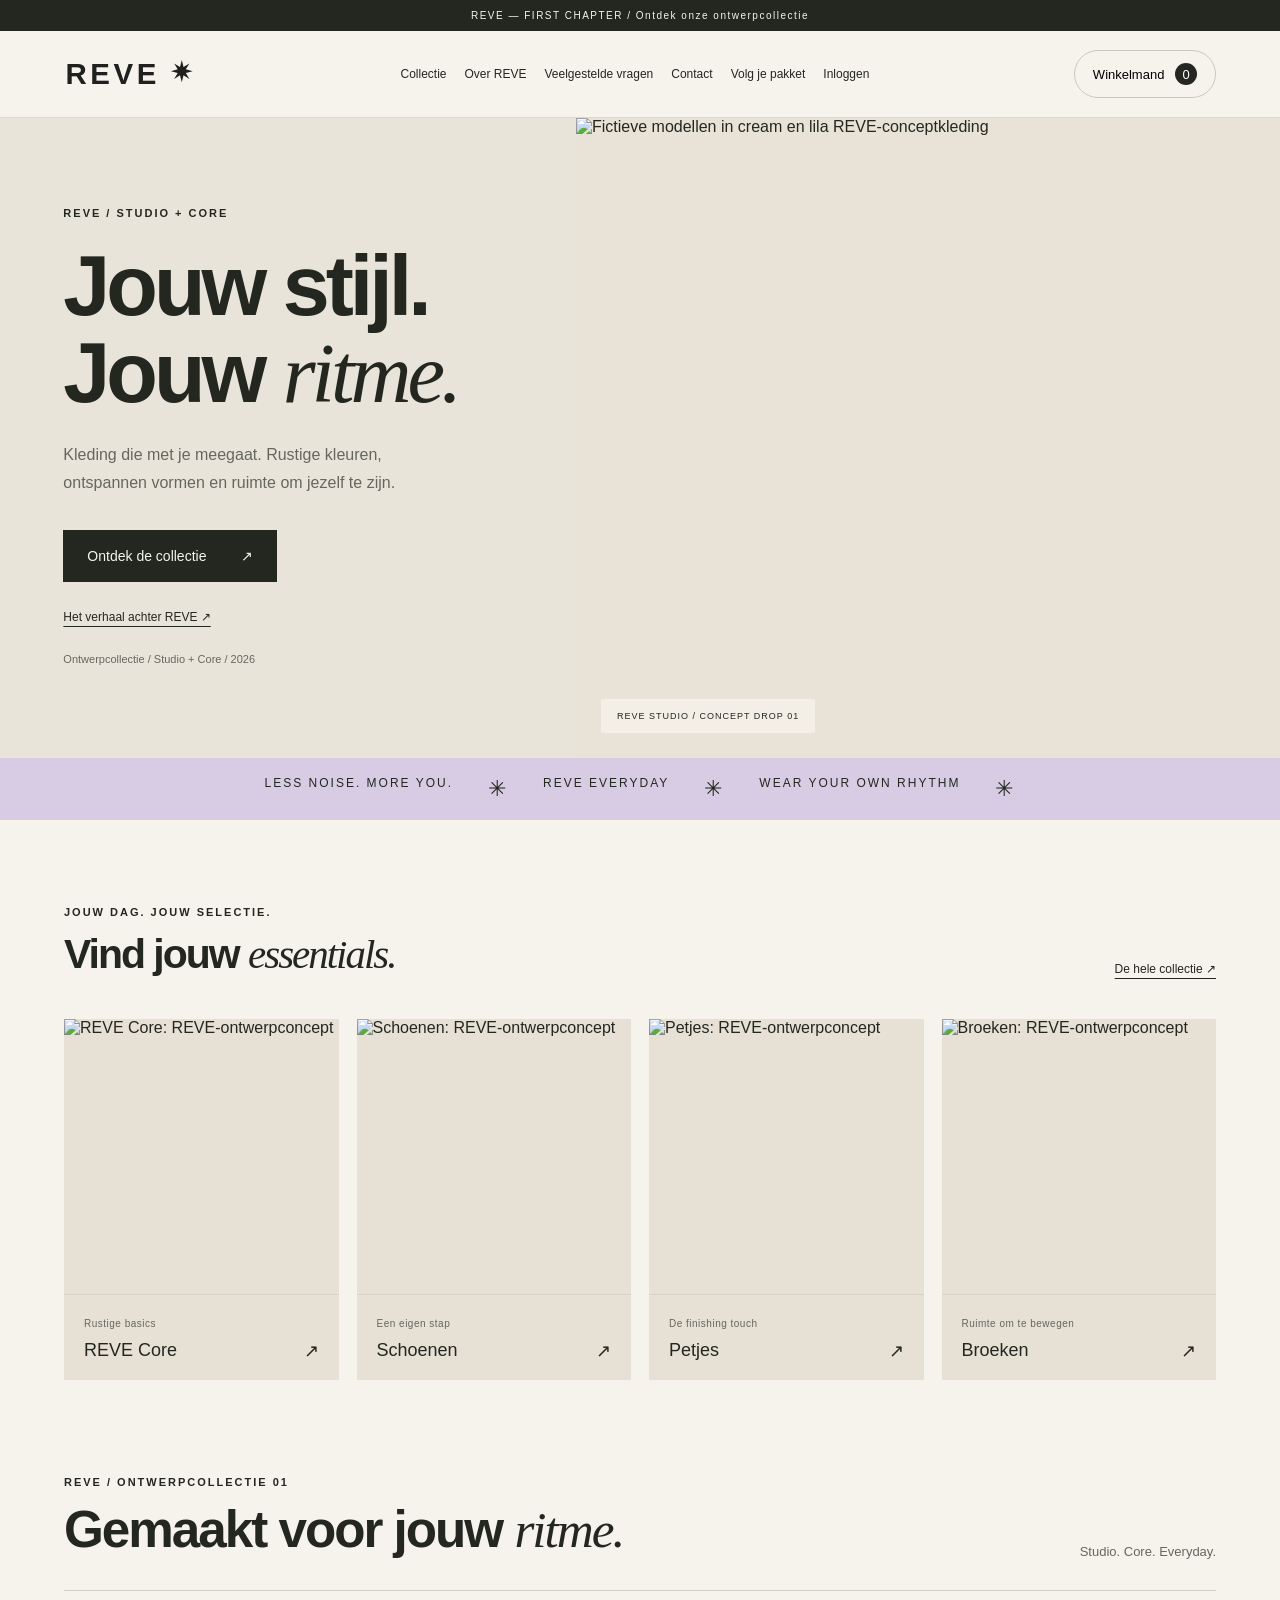
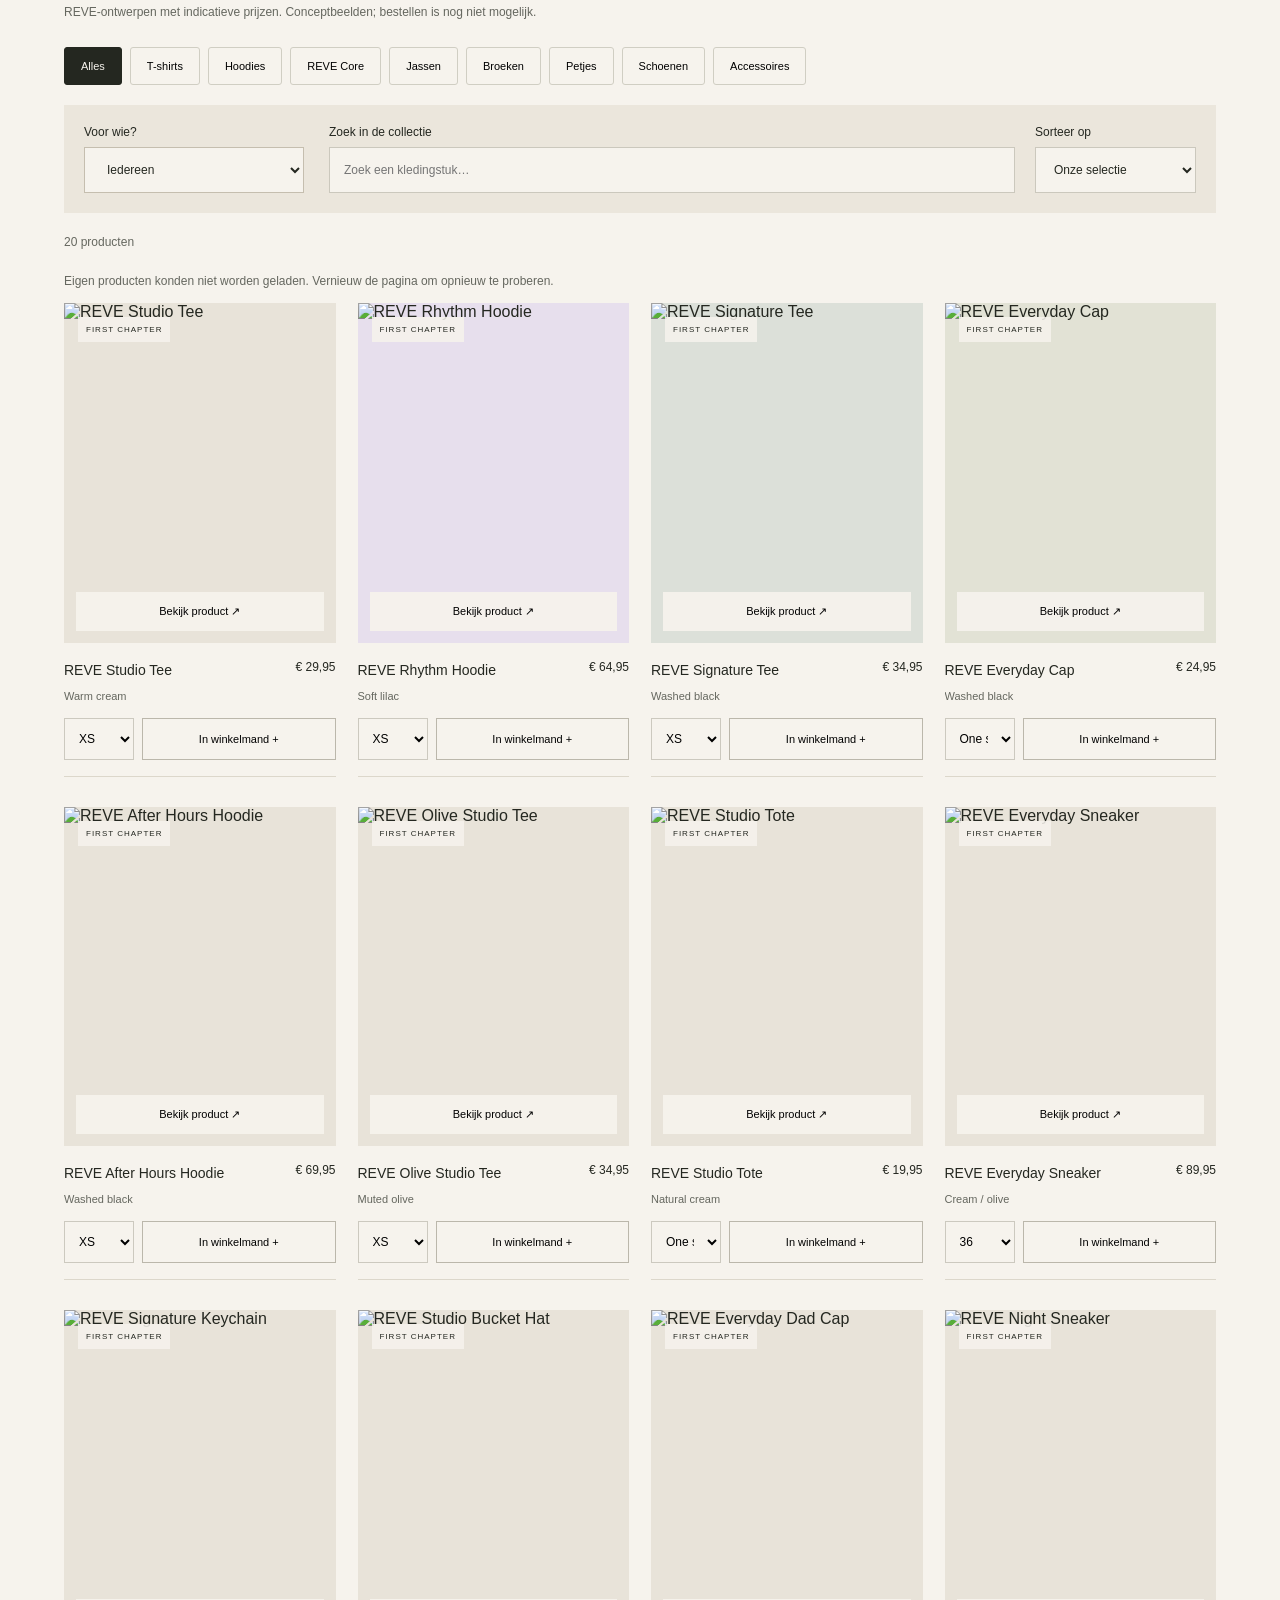
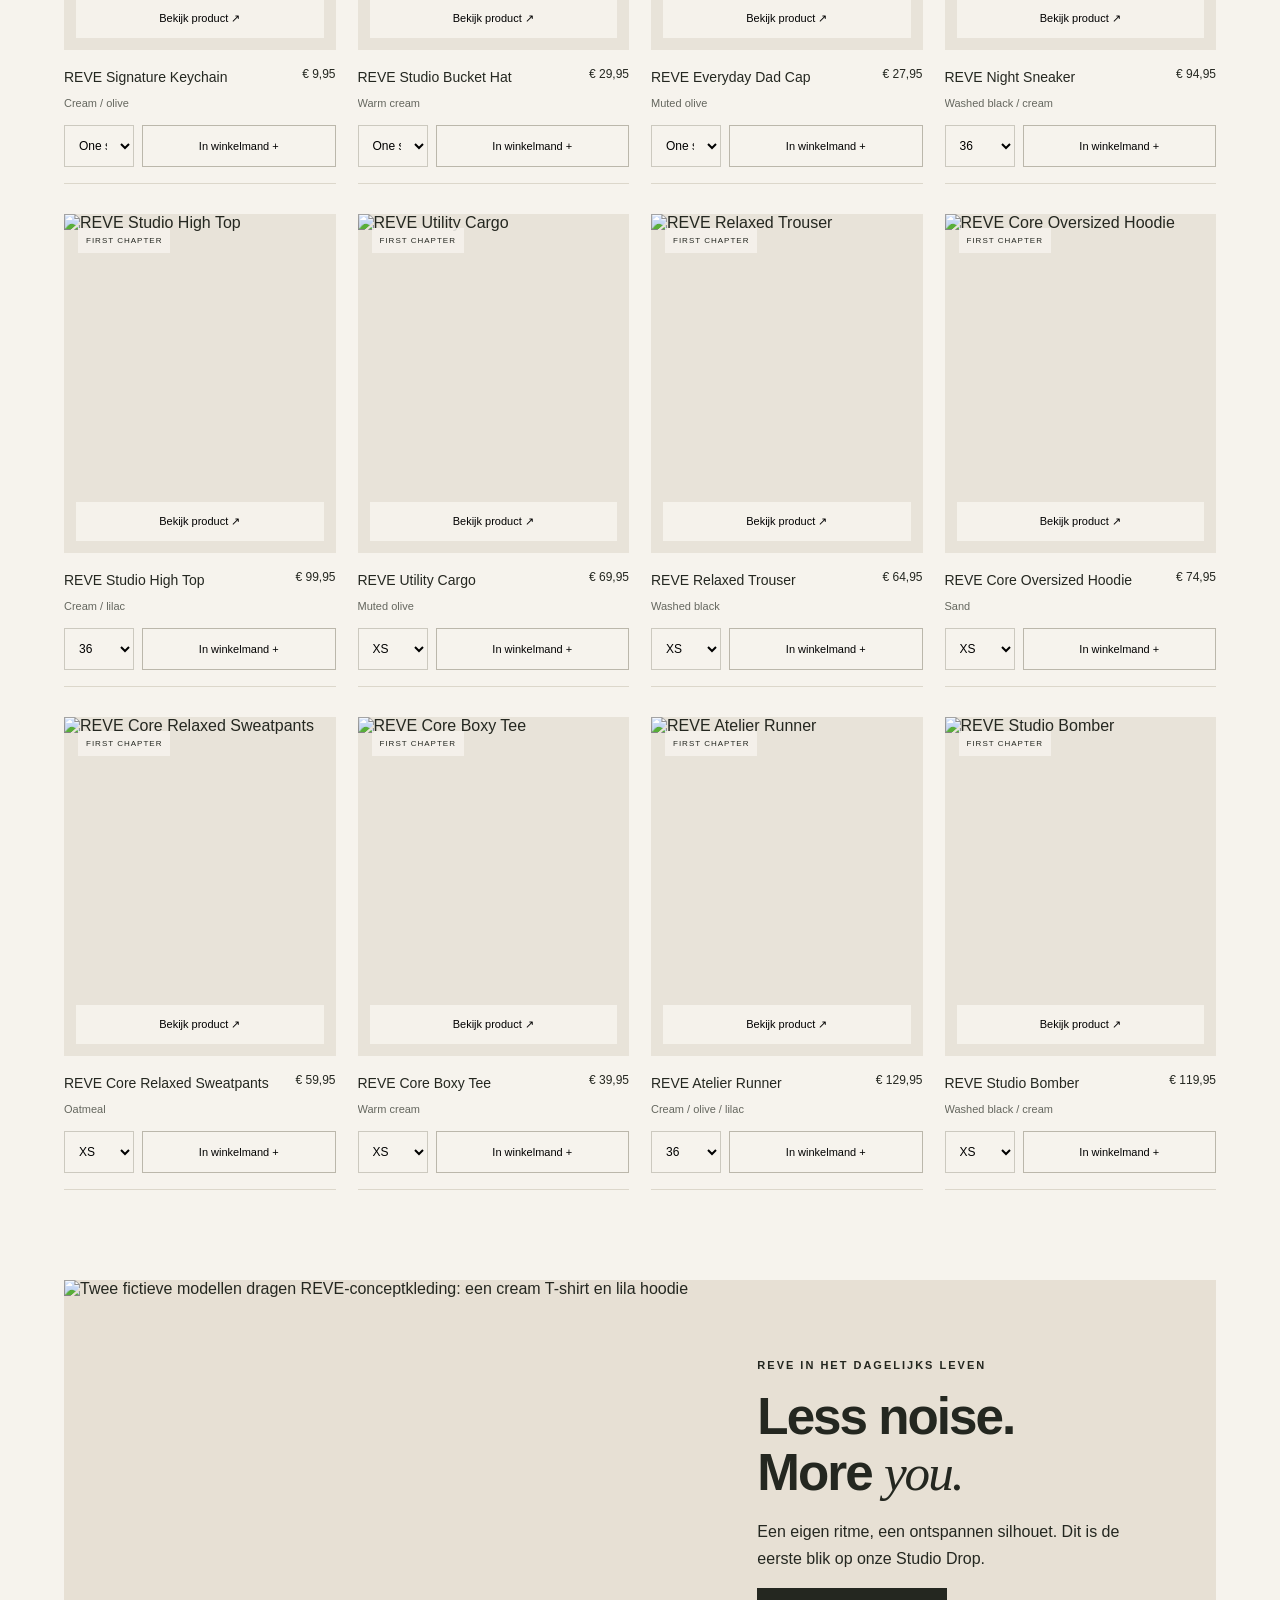
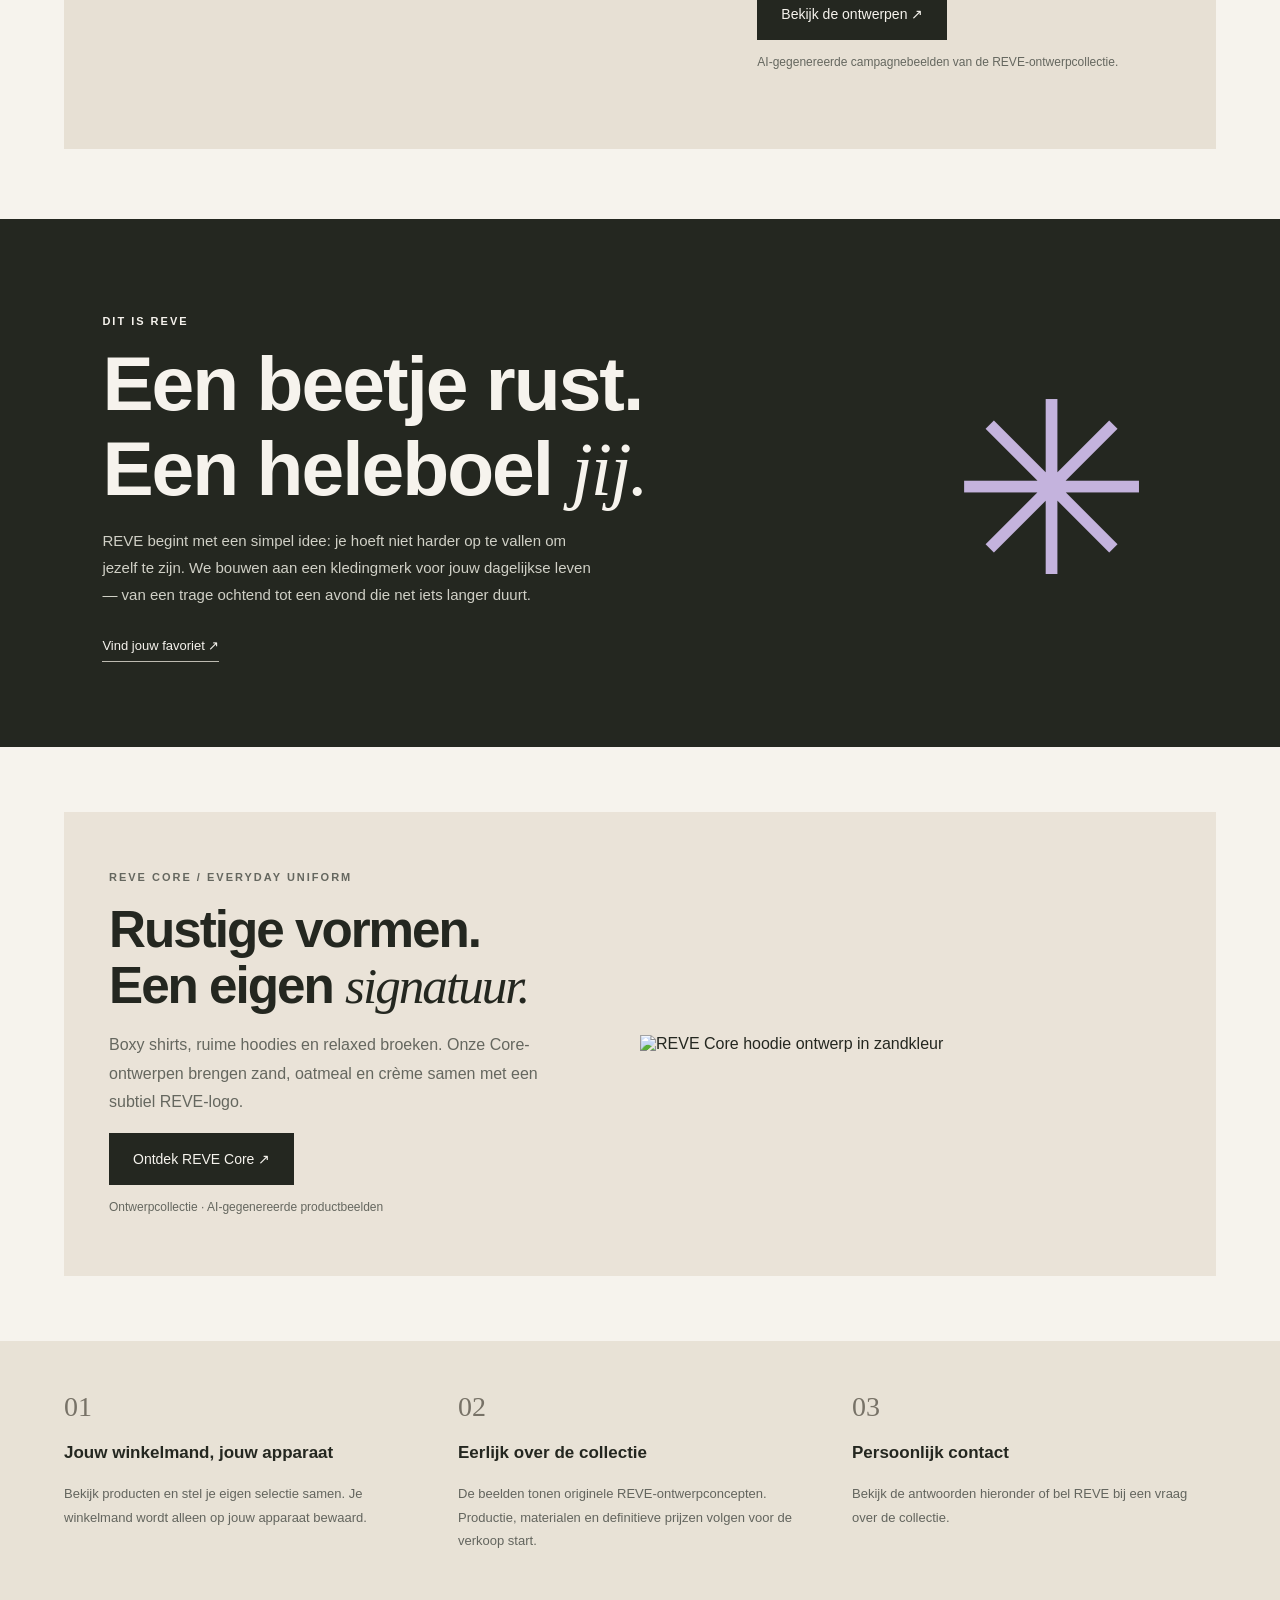
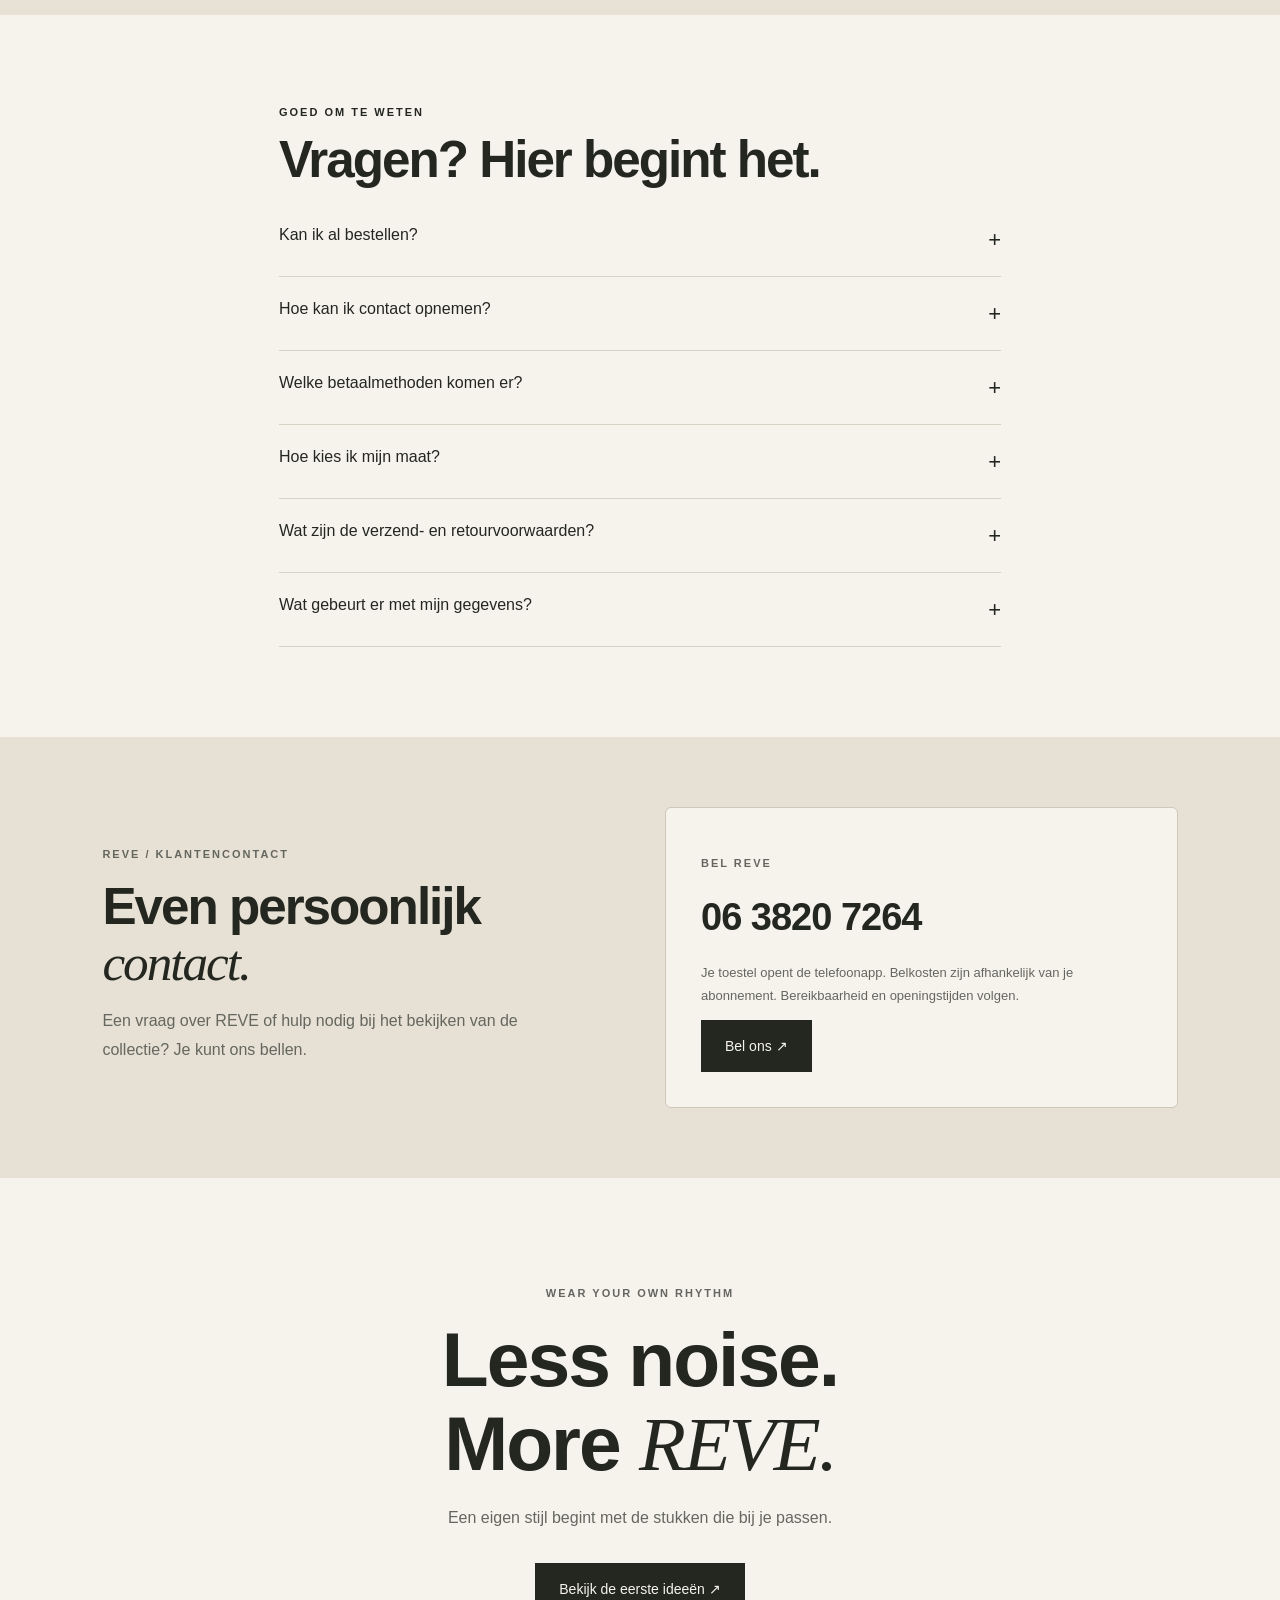
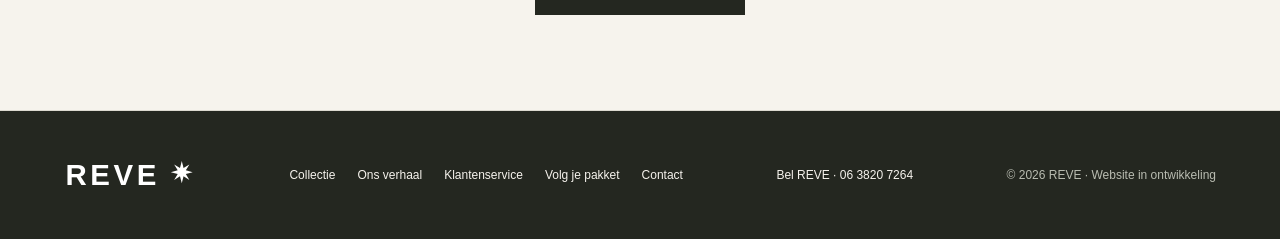
==== commit e59e3a30: "Add DHL parcel tracking page and customer help" ====
--- a/index.html
+++ b/index.html
@@ -3,14 +3,14 @@
 <head><meta charset="utf-8"><meta name="viewport" content="width=device-width, initial-scale=1"><meta name="theme-color" content="#f4f1ea"><meta name="description" content="REVE — kleding voor jouw eigen ritme. Ontdek de eerste conceptcollectie."><link rel="icon" href="/favicon.svg"><title>REVE — Wear your own rhythm</title><link rel="stylesheet" href="styles.css"><script src="app.js" defer></script></head>
 <body class="storefront"><a class="skip-link" href="#collectie">Direct naar de collectie</a>
 <div class="announcement">REVE — FIRST CHAPTER / Ontdek onze ontwerpcollectie</div>
-<header><a class="logo" href="#" aria-label="REVE home"><img class="brand-logo" src="/reve-logo.svg" alt="REVE"></a><nav aria-label="Hoofdnavigatie"><a href="#collectie">Collectie</a><a href="#verhaal">Over REVE</a><a href="#vragen">Veelgestelde vragen</a><a href="#contact">Contact</a><a id="account-link" href="/account">Inloggen</a></nav><button id="open-cart" class="cart-button" aria-haspopup="dialog">Winkelmand <span id="cart-count">0</span></button></header>
+<header><a class="logo" href="#" aria-label="REVE home"><img class="brand-logo" src="/reve-logo.svg" alt="REVE"></a><nav aria-label="Hoofdnavigatie"><a href="#collectie">Collectie</a><a href="#verhaal">Over REVE</a><a href="#vragen">Veelgestelde vragen</a><a href="#contact">Contact</a><a href="/track.html">Volg je pakket</a><a id="account-link" href="/account">Inloggen</a></nav><button id="open-cart" class="cart-button" aria-haspopup="dialog">Winkelmand <span id="cart-count">0</span></button></header>
 <main>
 <section class="hero"><div class="hero-copy"><p class="eyebrow">REVE / STUDIO + CORE</p><h1>Jouw stijl.<br>Jouw <em>ritme.</em></h1><p>Kleding die met je meegaat. Rustige kleuren, ontspannen vormen en ruimte om jezelf te zijn.</p><a class="button dark" href="#collectie">Ontdek de collectie <span>↗</span></a><a class="hero-secondary" href="#verhaal">Het verhaal achter REVE ↗</a><p class="small">Ontwerpcollectie / Studio + Core / 2026</p></div><div class="hero-art campaign-hero"><img src="/reve-lifestyle.png" alt="Fictieve modellen in cream en lila REVE-conceptkleding" fetchpriority="high"><span class="campaign-caption">REVE STUDIO / CONCEPT DROP 01</span></div></section>
 <div class="ticker" aria-hidden="true">LESS NOISE. MORE YOU. <span>✳</span> REVE EVERYDAY <span>✳</span> WEAR YOUR OWN RHYTHM <span>✳</span></div>
 <section class="category-edit" aria-labelledby="edit-title"><div class="edit-heading"><div><p class="eyebrow">JOUW DAG. JOUW SELECTIE.</p><h2 id="edit-title">Vind jouw <em>essentials.</em></h2></div><a href="#collectie">De hele collectie ↗</a></div><div class="edit-grid"><a class="edit-tile" href="#collectie" data-discover="core"><img src="/core-sand-hoodie.png" alt="REVE Core: REVE-ontwerpconcept" loading="lazy"><div><span>Rustige basics</span><h3>REVE Core <b aria-hidden="true">↗</b></h3></div></a><a class="edit-tile" href="#collectie" data-discover="schoenen"><img src="/atelier-runner.png" alt="Schoenen: REVE-ontwerpconcept" loading="lazy"><div><span>Een eigen stap</span><h3>Schoenen <b aria-hidden="true">↗</b></h3></div></a><a class="edit-tile" href="#collectie" data-discover="petjes"><img src="/olive-cap.png" alt="Petjes: REVE-ontwerpconcept" loading="lazy"><div><span>De finishing touch</span><h3>Petjes <b aria-hidden="true">↗</b></h3></div></a><a class="edit-tile" href="#collectie" data-discover="broeken"><img src="/olive-cargo.png" alt="Broeken: REVE-ontwerpconcept" loading="lazy"><div><span>Ruimte om te bewegen</span><h3>Broeken <b aria-hidden="true">↗</b></h3></div></a></div></section><section id="collectie" class="collection"><div class="section-heading"><div><p class="eyebrow">REVE / ONTWERPCOLLECTIE 01</p><h2>Gemaakt voor jouw <em>ritme.</em></h2></div><p>Studio. Core. Everyday.</p></div><p class="concept-note">REVE-ontwerpen met indicatieve prijzen. Conceptbeelden; bestellen is nog niet mogelijk.</p><div class="filters" role="group" aria-label="Filter collectie"><button class="active" data-filter="all" aria-pressed="true">Alles</button><button data-filter="shirts" aria-pressed="false">T-shirts</button><button data-filter="hoodies" aria-pressed="false">Hoodies</button><button data-filter="core" aria-pressed="false">REVE Core</button><button data-filter="jassen" aria-pressed="false">Jassen</button><button data-filter="broeken" aria-pressed="false">Broeken</button><button data-filter="petjes" aria-pressed="false">Petjes</button><button data-filter="schoenen" aria-pressed="false">Schoenen</button><button data-filter="accessoires" aria-pressed="false">Accessoires</button></div><div class="catalog-controls"><div class="audience-picker"><label for="audience">Voor wie?</label><select id="audience"><option value="all">Iedereen</option><option value="dames">Dames</option><option value="heren">Heren</option><option value="unisex">Unisex</option><option value="jongens">Jongens</option><option value="meisjes">Meisjes</option></select></div><div class="collection-tools"><label>Zoek in de collectie<input id="search" type="search" placeholder="Zoek een kledingstuk…" autocomplete="off"></label><label>Sorteer op<select id="sort"><option value="featured">Onze selectie</option><option value="low">Prijs: laag naar hoog</option><option value="high">Prijs: hoog naar laag</option><option value="name">Naam: A–Z</option></select></label></div></div><p id="result-count" class="concept-note" role="status"></p><div id="products" class="product-grid"></div><noscript><p>Schakel JavaScript in om de collectie en winkelmand te gebruiken.</p></noscript></section>
 <section class="lifestyle"><img src="/reve-lifestyle.png" alt="Twee fictieve modellen dragen REVE-conceptkleding: een cream T-shirt en lila hoodie" loading="lazy"><div><p class="eyebrow">REVE IN HET DAGELIJKS LEVEN</p><h2>Less noise.<br>More <em>you.</em></h2><p>Een eigen ritme, een ontspannen silhouet. Dit is de eerste blik op onze Studio Drop.</p><a class="button dark" href="#collectie">Bekijk de ontwerpen ↗</a><p class="concept-note">AI-gegenereerde campagnebeelden van de REVE-ontwerpcollectie.</p></div></section><section id="verhaal" class="story"><p class="eyebrow">DIT IS REVE</p><h2>Een beetje rust.<br>Een heleboel <em>jij.</em></h2><p>REVE begint met een simpel idee: je hoeft niet harder op te vallen om jezelf te zijn. We bouwen aan een kledingmerk voor jouw dagelijkse leven — van een trage ochtend tot een avond die net iets langer duurt.</p><a href="#collectie">Vind jouw favoriet ↗</a><span class="story-symbol" aria-hidden="true">✳</span></section>
 <section class="core-feature"><div><p class="eyebrow">REVE CORE / EVERYDAY UNIFORM</p><h2>Rustige vormen.<br>Een eigen <em>signatuur.</em></h2><p>Boxy shirts, ruime hoodies en relaxed broeken. Onze Core-ontwerpen brengen zand, oatmeal en crème samen met een subtiel REVE-logo.</p><a class="button dark" href="#collectie" id="show-core">Ontdek REVE Core ↗</a><p class="concept-note">Ontwerpcollectie · AI-gegenereerde productbeelden</p></div><img src="/core-sand-hoodie.png" alt="REVE Core hoodie ontwerp in zandkleur" loading="lazy"></section><section class="store-info"><div><span>01</span><h3>Jouw winkelmand, jouw apparaat</h3><p>Bekijk producten en stel je eigen selectie samen. Je winkelmand wordt alleen op jouw apparaat bewaard.</p></div><div><span>02</span><h3>Eerlijk over de collectie</h3><p>De beelden tonen originele REVE-ontwerpconcepten. Productie, materialen en definitieve prijzen volgen voor de verkoop start.</p></div><div><span>03</span><h3>Persoonlijk contact</h3><p>Bekijk de antwoorden hieronder of bel REVE bij een vraag over de collectie.</p></div></section><section id="vragen" class="faq"><p class="eyebrow">GOED OM TE WETEN</p><h2>Vragen? Hier begint het.</h2><details><summary>Kan ik al bestellen?</summary><p>REVE is in ontwikkeling. Je kunt de collectie bekijken en je winkelmand samenstellen, maar nog geen bestelling plaatsen of betalen. Zodra bestellen beschikbaar is, moet je eerst inloggen met je ChatGPT-account.</p></details><details><summary>Hoe kan ik contact opnemen?</summary><p>Bel <a href="tel:+31638207264">06 3820 7264</a> bij vragen over REVE. Er zijn nog geen vaste openingstijden gepubliceerd.</p></details><details><summary>Welke betaalmethoden komen er?</summary><p>We willen Mollie aansluiten voor iDEAL en kaarten. Deze betaalmethoden zijn nog niet actief; je kunt nu nog niet afrekenen.</p></details><details><summary>Hoe kies ik mijn maat?</summary><p>Open een product voor de beschikbare maten. De definitieve afmetingen en pasvorm voegen we toe zodra de echte producten bekend zijn.</p></details><details><summary>Wat zijn de verzend- en retourvoorwaarden?</summary><p>Deze worden vastgesteld voor de winkel opent. Er zijn op dit moment nog geen bestellingen, verzendkosten of retourtermijnen.</p></details><details><summary>Wat gebeurt er met mijn gegevens?</summary><p>Je winkelmand blijft op je eigen apparaat. De eigenaar kan producten en foto’s online opslaan via een beveiligde beheeromgeving. We vragen geen adres- of betaalgegevens. Je kunt zonder login rondkijken. Voor bestellen gebruiken we je ChatGPT-login; REVE bewaart geen wachtwoord.</p></details></section><section id="contact" class="contact-panel"><div><p class="eyebrow">REVE / KLANTENCONTACT</p><h2>Even persoonlijk<br><em>contact.</em></h2><p>Een vraag over REVE of hulp nodig bij het bekijken van de collectie? Je kunt ons bellen.</p></div><div class="contact-card"><p class="eyebrow">BEL REVE</p><a class="contact-number" href="tel:+31638207264">06 3820 7264</a><p>Je toestel opent de telefoonapp. Belkosten zijn afhankelijk van je abonnement. Bereikbaarheid en openingstijden volgen.</p><a class="button dark" href="tel:+31638207264">Bel ons ↗</a></div></section><section class="next"><p class="eyebrow">WEAR YOUR OWN RHYTHM</p><h2>Less noise.<br>More <em>REVE.</em></h2><p>Een eigen stijl begint met de stukken die bij je passen.</p><a class="button dark" href="#collectie">Bekijk de eerste ideeën ↗</a></section>
-</main><footer><a class="logo" href="#"><img class="brand-logo" src="/reve-logo.svg" alt="REVE"></a><div class="footer-nav"><a href="#collectie">Collectie</a><a href="#verhaal">Ons verhaal</a><a href="#vragen">Klantenservice</a><a href="#contact">Contact</a></div><a href="tel:+31638207264">Bel REVE · 06 3820 7264</a><a id="admin-link" href="/admin.html" hidden>Beheer jouw winkel ↗</a><p>© <span id="year"></span> REVE · Website in ontwikkeling</p></footer>
+</main><footer><a class="logo" href="#"><img class="brand-logo" src="/reve-logo.svg" alt="REVE"></a><div class="footer-nav"><a href="#collectie">Collectie</a><a href="#verhaal">Ons verhaal</a><a href="#vragen">Klantenservice</a><a href="/track.html">Volg je pakket</a><a href="#contact">Contact</a></div><a href="tel:+31638207264">Bel REVE · 06 3820 7264</a><a id="admin-link" href="/admin.html" hidden>Beheer jouw winkel ↗</a><p>© <span id="year"></span> REVE · Website in ontwikkeling</p></footer>
 <dialog id="cart" aria-labelledby="cart-title"><div class="cart-heading"><h2 id="cart-title">Jouw winkelmand</h2><button id="close-cart" aria-label="Winkelmand sluiten">✕</button></div><p class="concept-note">Dit is een voorbeeldwinkelmand. Je kunt nog niet afrekenen.</p><div id="cart-items"></div><button id="clear-cart" class="continue">Winkelmand leegmaken</button><p class="concept-note">Prijzen zijn indicatief. Verzendkosten worden vastgesteld voordat bestellen mogelijk wordt.</p><div class="cart-total"><span>Producttotaal</span><strong id="cart-total">€ 0,00</strong></div><a id="checkout-login" class="button dark account-cta" href="/signin-with-chatgpt?return_to=%2Faccount" target="_top">Inloggen om te bestellen ↗</a><button id="checkout-unavailable" class="button dark checkout" disabled hidden>Bestellen binnenkort beschikbaar</button><p id="account-status" class="concept-note" role="status">Je kunt vrij rondkijken. Voor bestellen is een account verplicht.</p><p class="concept-note">Betalen wordt later aangesloten via Mollie. iDEAL en kaarten zijn nog niet actief. Er worden nu geen betalingen verwerkt.</p><a class="continue" href="tel:+31638207264">Een vraag? Bel REVE</a><button id="continue-shopping" class="continue">Verder kijken</button></dialog>
 <dialog id="product-dialog" aria-labelledby="product-title"><div class="cart-heading"><p class="eyebrow">REVE / FIRST CHAPTER</p><button id="close-product" aria-label="Product sluiten">✕</button></div><div id="product-content"></div></dialog><p id="status" class="toast" role="status" aria-live="polite"></p>
 </body></html>
--- a/styles.css
+++ b/styles.css
@@ -20,3 +20,5 @@
 @media(max-width:450px){.storefront .hero-art,.storefront .campaign-hero>img{height:310px}.storefront .hero-copy>p:not(.eyebrow){font-size:14px}.storefront .collection-tools{grid-template-columns:1fr}.storefront .product-heading{flex-direction:column;gap:5px}.storefront .product-heading h3{font-size:13px}.storefront .product-actions select{width:60px}.storefront .product-actions{flex-wrap:nowrap}.storefront .add{font-size:10px}.storefront .detail-button{left:8px;right:8px;bottom:8px;font-size:10px;padding:10px}.edit-tile span{font-size:9px}.storefront #product-dialog{padding:22px}.cart-thumbnail{width:52px;height:70px}}
 
 .account-cta{width:100%;justify-content:center;text-align:center}.storefront nav{gap:18px}@media(max-width:450px){.storefront header nav{gap:14px}.storefront header nav a{font-size:10px}}
+
+.tracking-page{max-width:1050px;padding:65px 5%;margin:auto}.tracking-page h1{font-size:clamp(48px,7vw,80px);letter-spacing:-3px}.tracking-intro{max-width:600px;color:var(--muted);line-height:1.8}.tracking-card{background:#e9e3d8;border:1px solid #d3cdbf;padding:35px;margin:35px 0}.tracking-card h2{font-size:32px}.tracking-card p{line-height:1.8;max-width:650px}.tracking-steps{display:grid;grid-template-columns:repeat(3,1fr);gap:25px;margin:40px 0}.tracking-steps h3{font-size:17px}.tracking-steps p{font-size:13px;line-height:1.8}.tracking-page .faq{padding:20px 0}.tracking-page a:not(.button):hover{text-decoration:underline}@media(max-width:750px){.tracking-page{padding-top:35px}.tracking-card{padding:24px}.tracking-steps{grid-template-columns:1fr;gap:15px}}
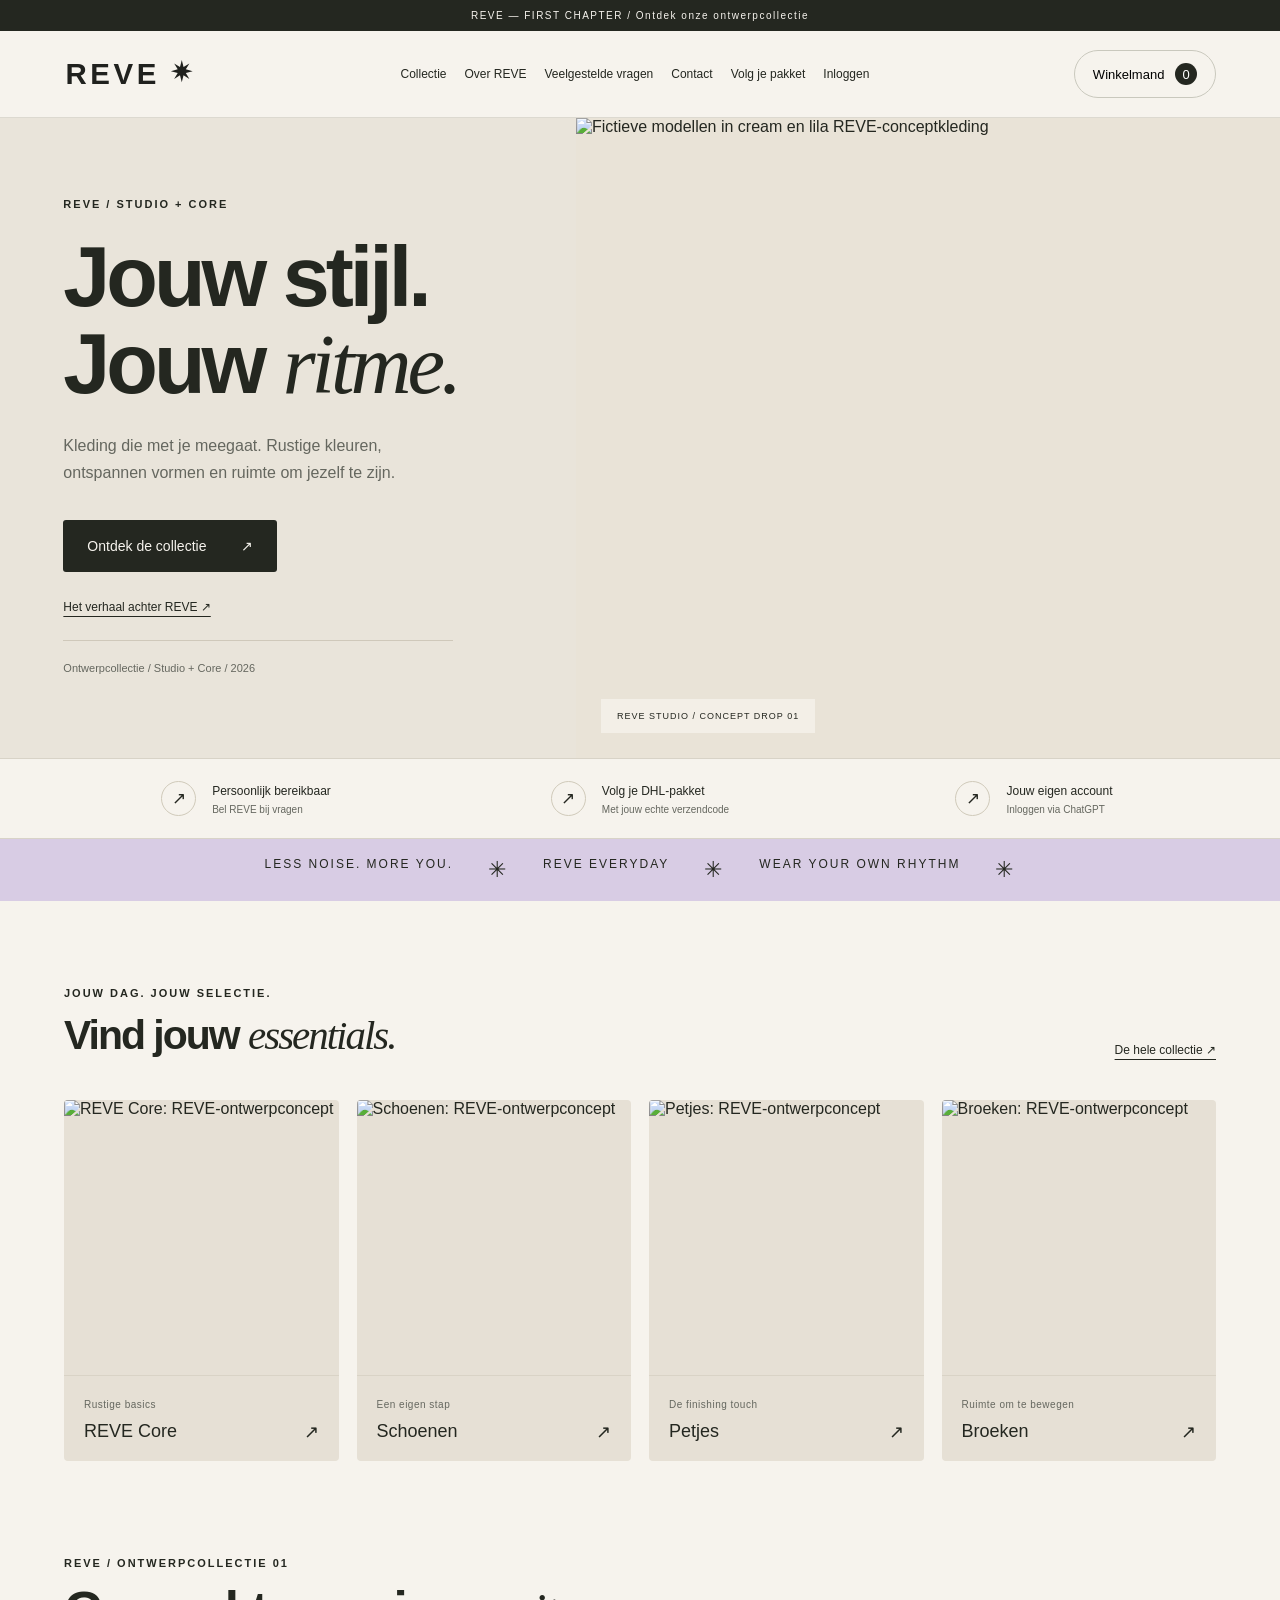
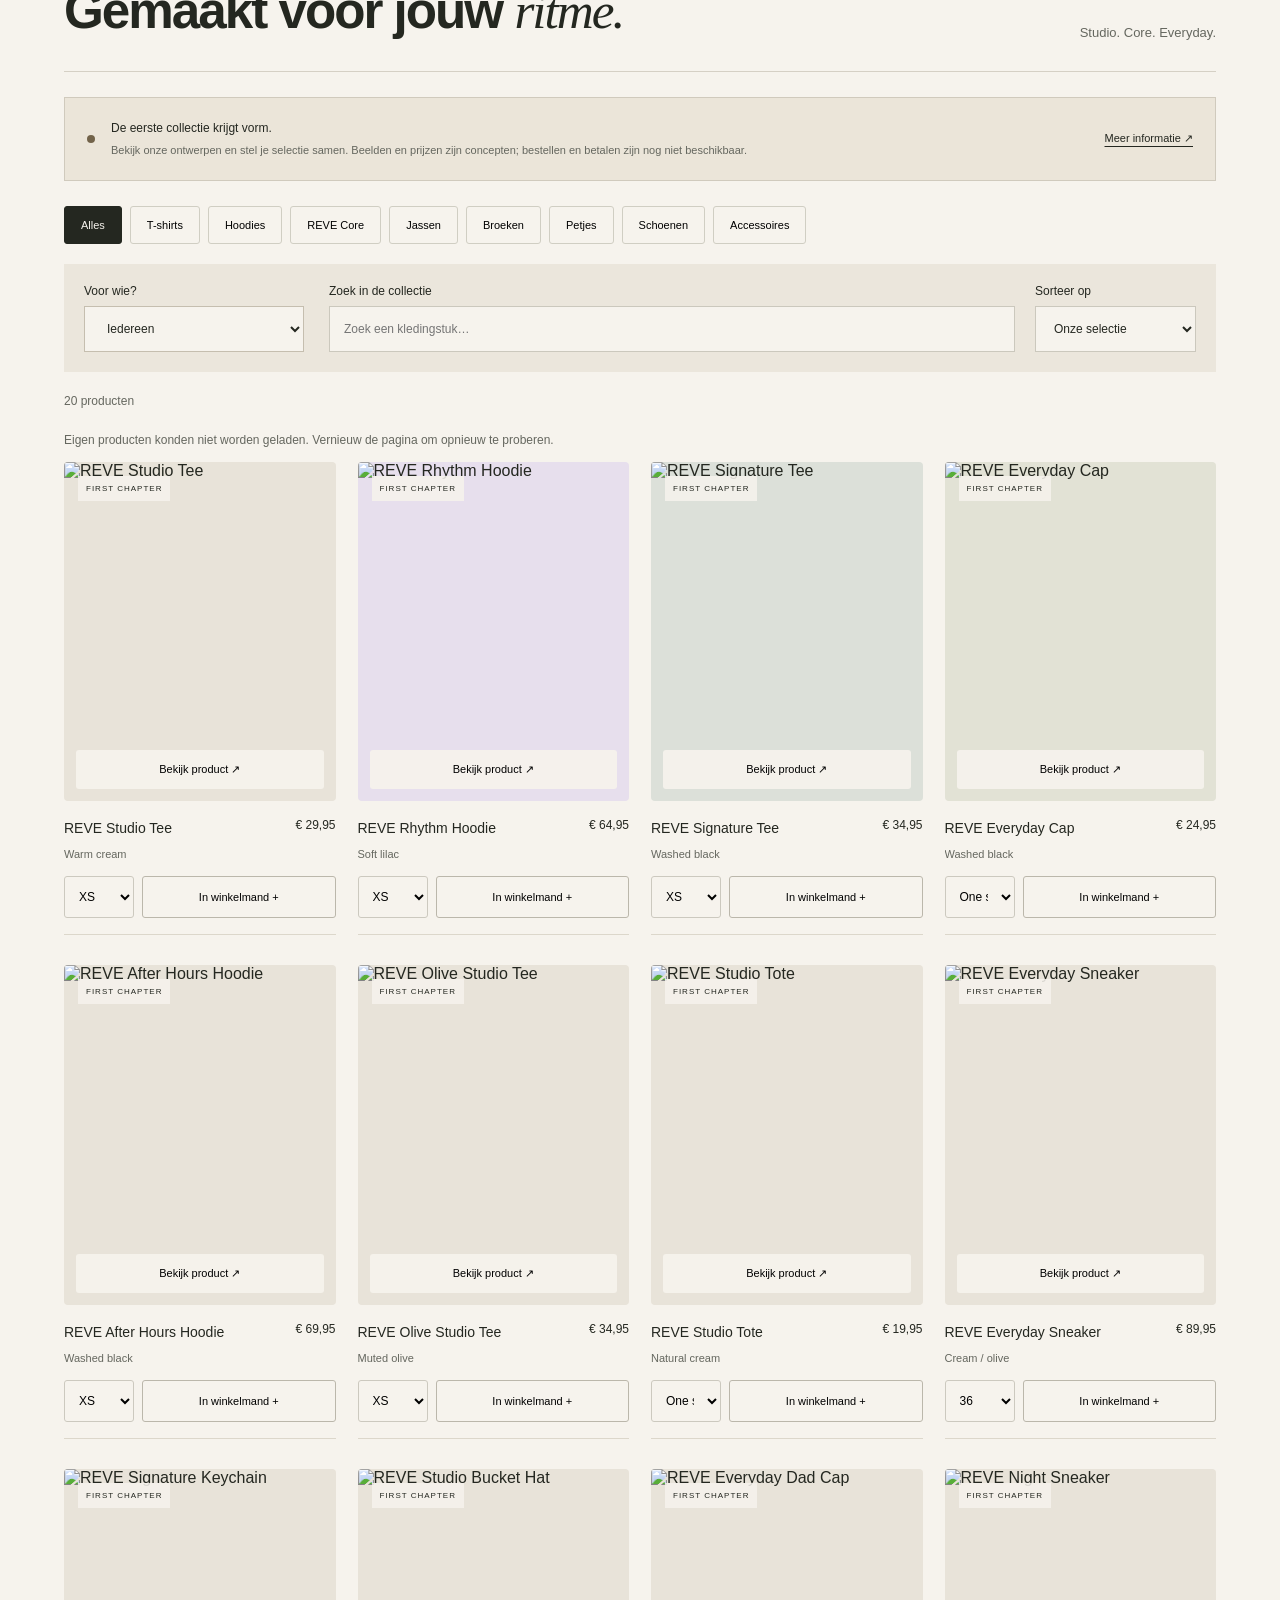
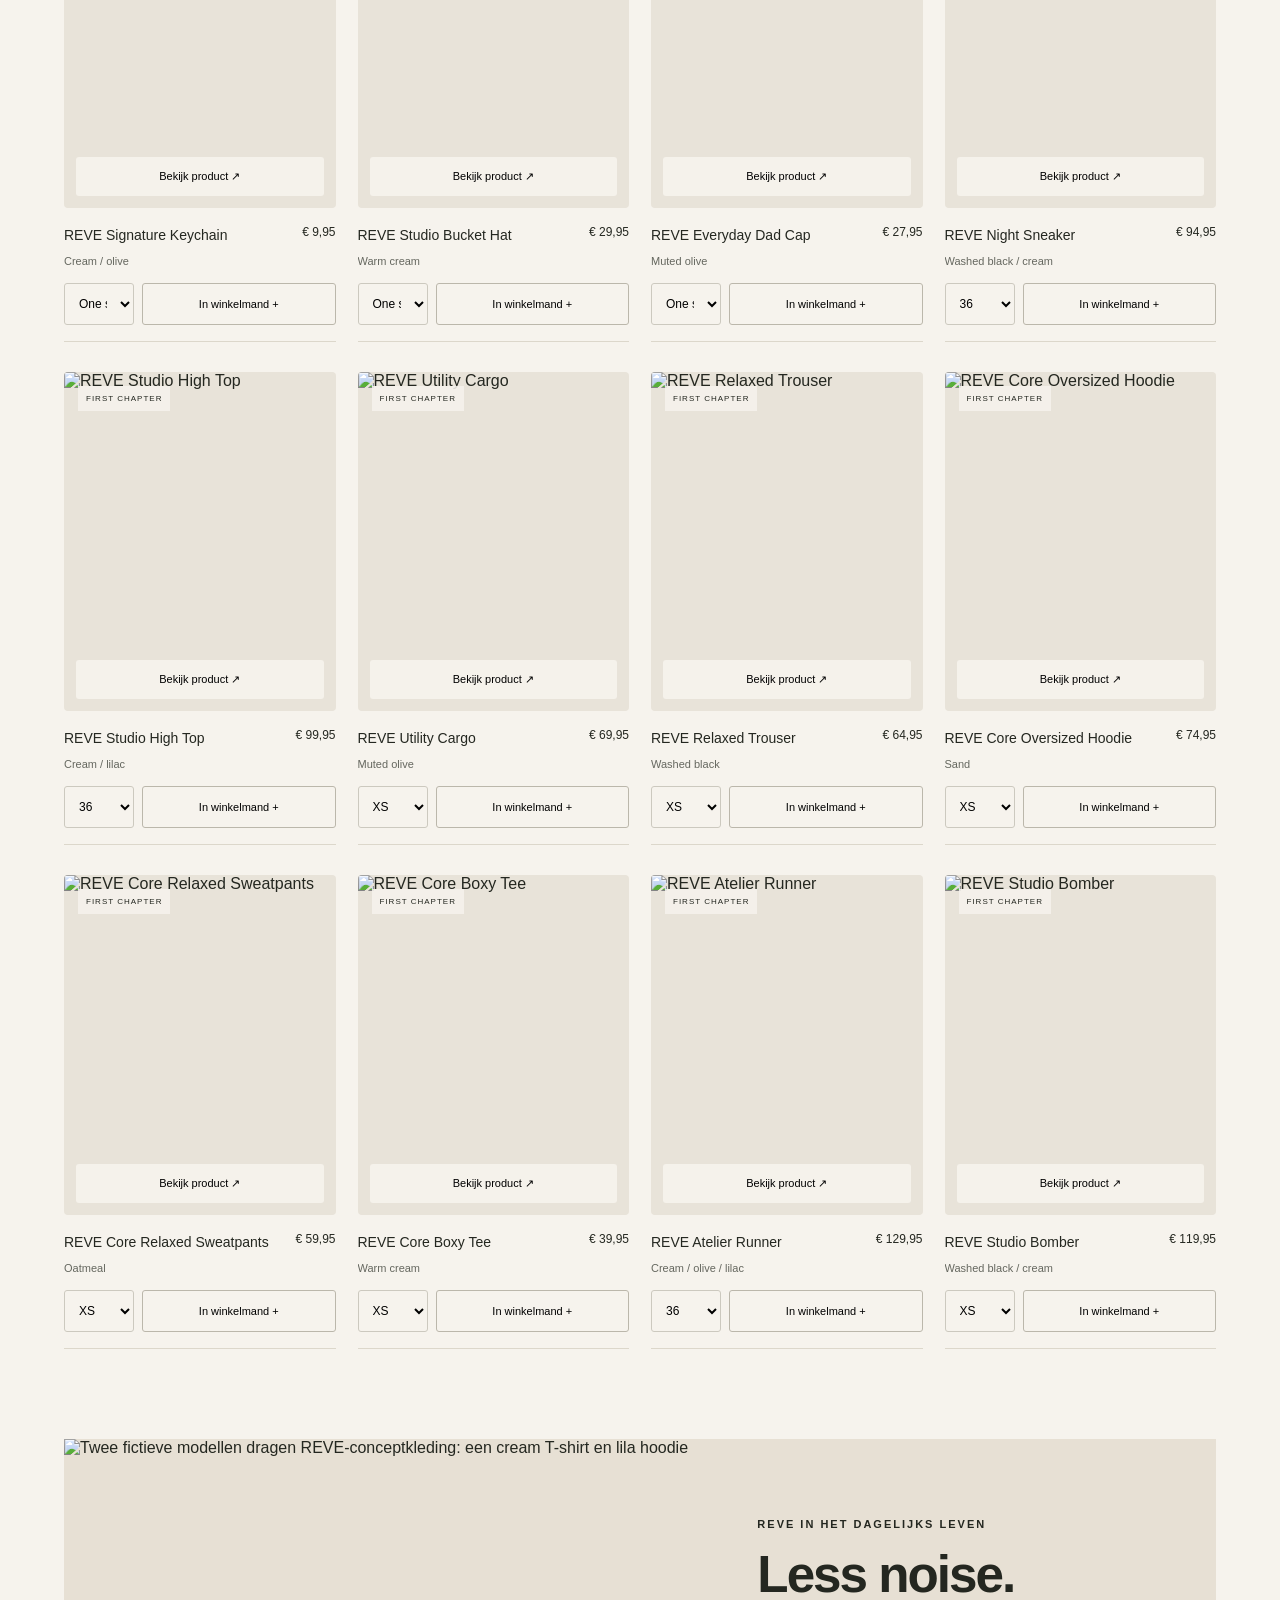
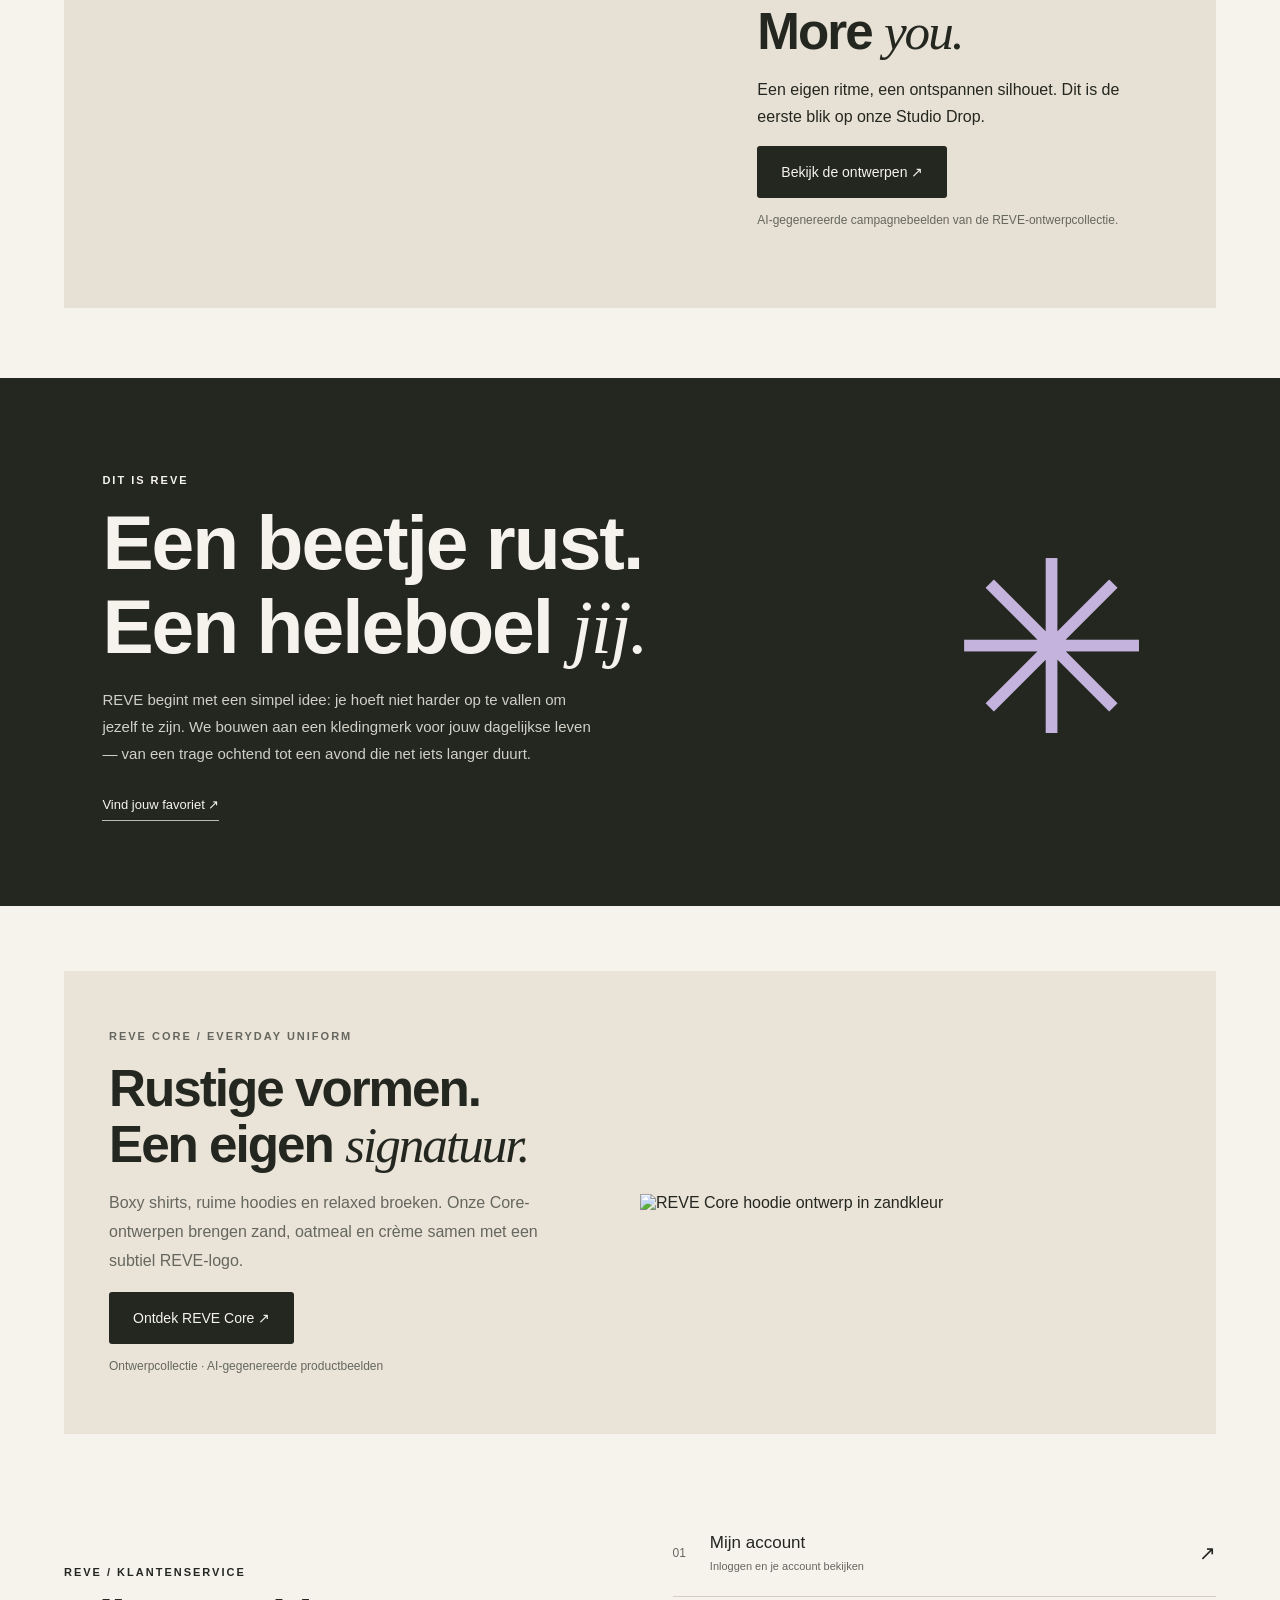
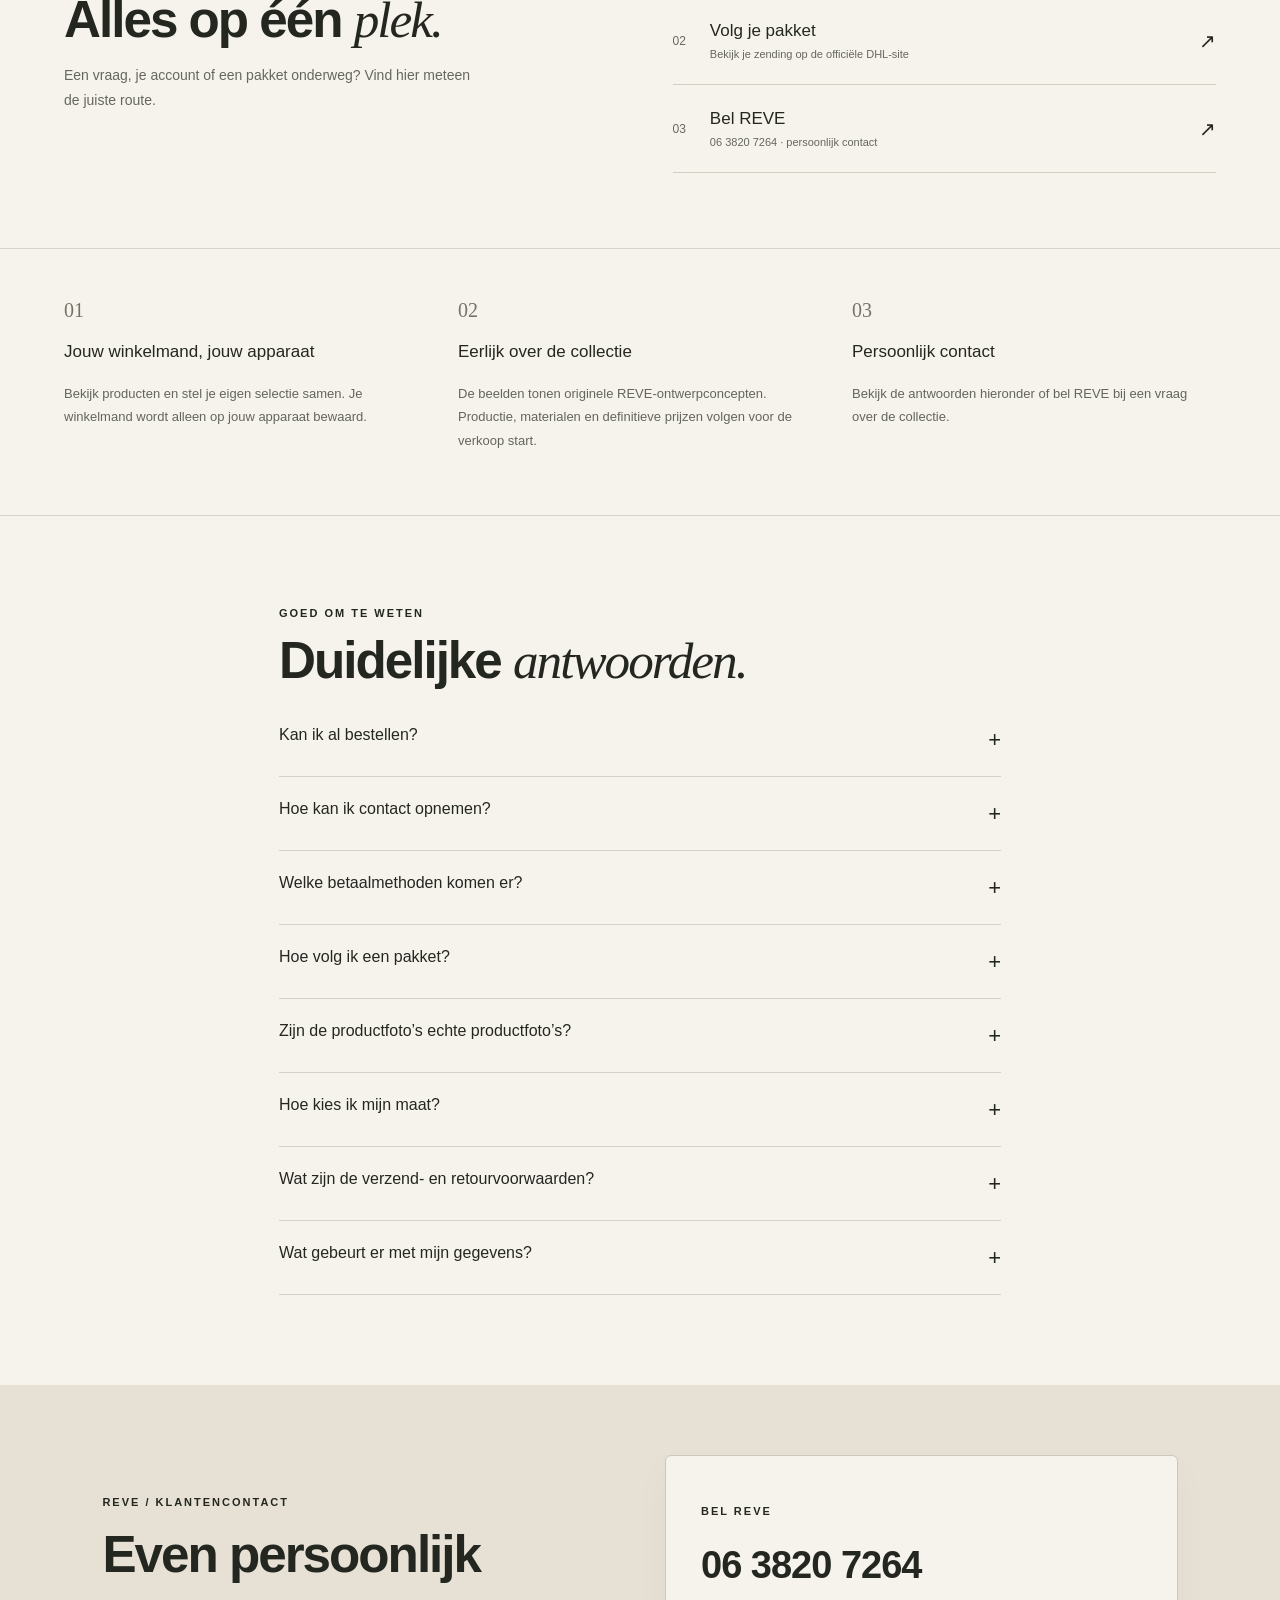
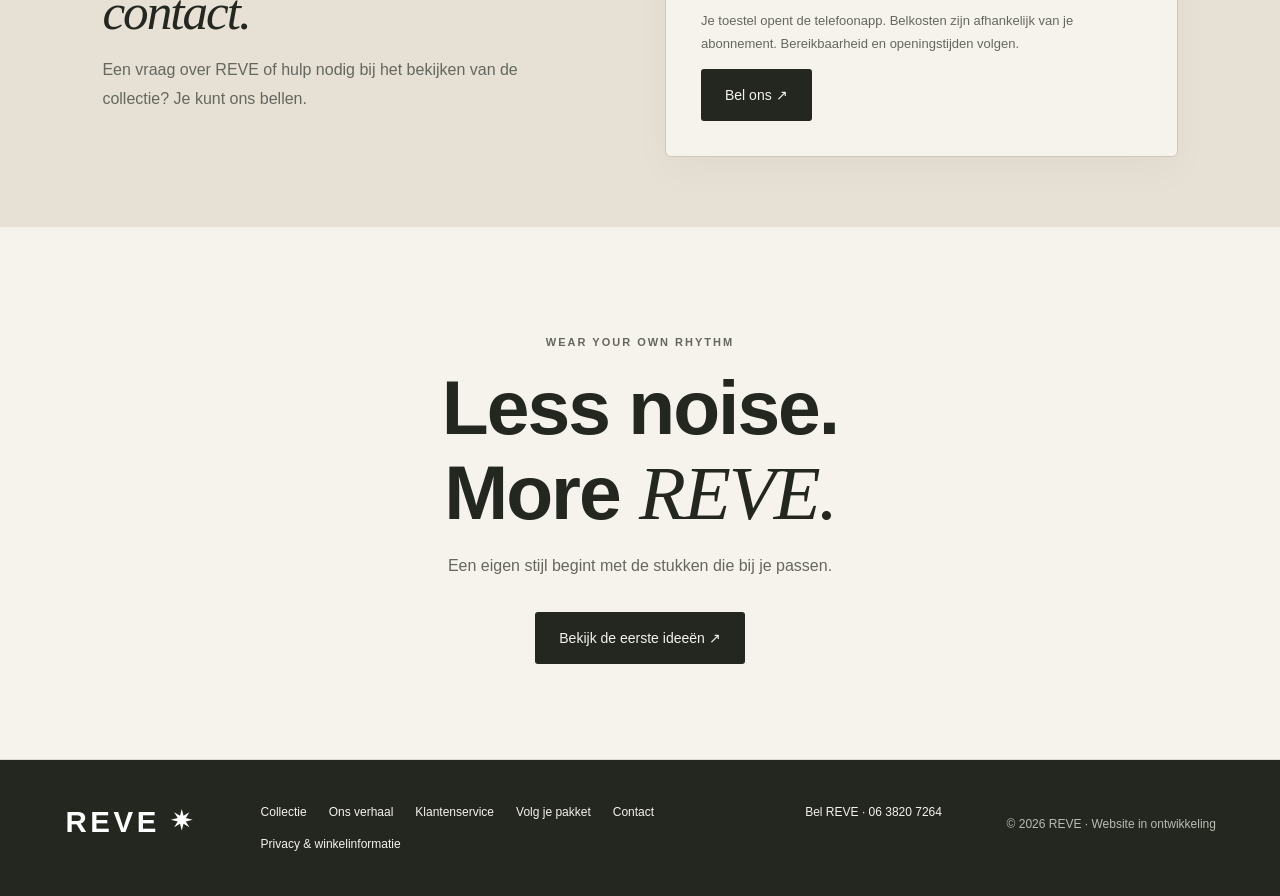
==== commit 999fca3d: "Polish REVE service links and clarify storefront availability" ====
--- a/index.html
+++ b/index.html
@@ -6,11 +6,11 @@
 <header><a class="logo" href="#" aria-label="REVE home"><img class="brand-logo" src="/reve-logo.svg" alt="REVE"></a><nav aria-label="Hoofdnavigatie"><a href="#collectie">Collectie</a><a href="#verhaal">Over REVE</a><a href="#vragen">Veelgestelde vragen</a><a href="#contact">Contact</a><a href="/track.html">Volg je pakket</a><a id="account-link" href="/account">Inloggen</a></nav><button id="open-cart" class="cart-button" aria-haspopup="dialog">Winkelmand <span id="cart-count">0</span></button></header>
 <main>
 <section class="hero"><div class="hero-copy"><p class="eyebrow">REVE / STUDIO + CORE</p><h1>Jouw stijl.<br>Jouw <em>ritme.</em></h1><p>Kleding die met je meegaat. Rustige kleuren, ontspannen vormen en ruimte om jezelf te zijn.</p><a class="button dark" href="#collectie">Ontdek de collectie <span>↗</span></a><a class="hero-secondary" href="#verhaal">Het verhaal achter REVE ↗</a><p class="small">Ontwerpcollectie / Studio + Core / 2026</p></div><div class="hero-art campaign-hero"><img src="/reve-lifestyle.png" alt="Fictieve modellen in cream en lila REVE-conceptkleding" fetchpriority="high"><span class="campaign-caption">REVE STUDIO / CONCEPT DROP 01</span></div></section>
-<div class="ticker" aria-hidden="true">LESS NOISE. MORE YOU. <span>✳</span> REVE EVERYDAY <span>✳</span> WEAR YOUR OWN RHYTHM <span>✳</span></div>
-<section class="category-edit" aria-labelledby="edit-title"><div class="edit-heading"><div><p class="eyebrow">JOUW DAG. JOUW SELECTIE.</p><h2 id="edit-title">Vind jouw <em>essentials.</em></h2></div><a href="#collectie">De hele collectie ↗</a></div><div class="edit-grid"><a class="edit-tile" href="#collectie" data-discover="core"><img src="/core-sand-hoodie.png" alt="REVE Core: REVE-ontwerpconcept" loading="lazy"><div><span>Rustige basics</span><h3>REVE Core <b aria-hidden="true">↗</b></h3></div></a><a class="edit-tile" href="#collectie" data-discover="schoenen"><img src="/atelier-runner.png" alt="Schoenen: REVE-ontwerpconcept" loading="lazy"><div><span>Een eigen stap</span><h3>Schoenen <b aria-hidden="true">↗</b></h3></div></a><a class="edit-tile" href="#collectie" data-discover="petjes"><img src="/olive-cap.png" alt="Petjes: REVE-ontwerpconcept" loading="lazy"><div><span>De finishing touch</span><h3>Petjes <b aria-hidden="true">↗</b></h3></div></a><a class="edit-tile" href="#collectie" data-discover="broeken"><img src="/olive-cargo.png" alt="Broeken: REVE-ontwerpconcept" loading="lazy"><div><span>Ruimte om te bewegen</span><h3>Broeken <b aria-hidden="true">↗</b></h3></div></a></div></section><section id="collectie" class="collection"><div class="section-heading"><div><p class="eyebrow">REVE / ONTWERPCOLLECTIE 01</p><h2>Gemaakt voor jouw <em>ritme.</em></h2></div><p>Studio. Core. Everyday.</p></div><p class="concept-note">REVE-ontwerpen met indicatieve prijzen. Conceptbeelden; bestellen is nog niet mogelijk.</p><div class="filters" role="group" aria-label="Filter collectie"><button class="active" data-filter="all" aria-pressed="true">Alles</button><button data-filter="shirts" aria-pressed="false">T-shirts</button><button data-filter="hoodies" aria-pressed="false">Hoodies</button><button data-filter="core" aria-pressed="false">REVE Core</button><button data-filter="jassen" aria-pressed="false">Jassen</button><button data-filter="broeken" aria-pressed="false">Broeken</button><button data-filter="petjes" aria-pressed="false">Petjes</button><button data-filter="schoenen" aria-pressed="false">Schoenen</button><button data-filter="accessoires" aria-pressed="false">Accessoires</button></div><div class="catalog-controls"><div class="audience-picker"><label for="audience">Voor wie?</label><select id="audience"><option value="all">Iedereen</option><option value="dames">Dames</option><option value="heren">Heren</option><option value="unisex">Unisex</option><option value="jongens">Jongens</option><option value="meisjes">Meisjes</option></select></div><div class="collection-tools"><label>Zoek in de collectie<input id="search" type="search" placeholder="Zoek een kledingstuk…" autocomplete="off"></label><label>Sorteer op<select id="sort"><option value="featured">Onze selectie</option><option value="low">Prijs: laag naar hoog</option><option value="high">Prijs: hoog naar laag</option><option value="name">Naam: A–Z</option></select></label></div></div><p id="result-count" class="concept-note" role="status"></p><div id="products" class="product-grid"></div><noscript><p>Schakel JavaScript in om de collectie en winkelmand te gebruiken.</p></noscript></section>
+<section class="service-strip" aria-label="REVE service"><a href="#contact"><span aria-hidden="true">↗</span><div><strong>Persoonlijk bereikbaar</strong><small>Bel REVE bij vragen</small></div></a><a href="/track.html"><span aria-hidden="true">↗</span><div><strong>Volg je DHL-pakket</strong><small>Met jouw echte verzendcode</small></div></a><a href="/account"><span aria-hidden="true">↗</span><div><strong>Jouw eigen account</strong><small>Inloggen via ChatGPT</small></div></a></section><div class="ticker" aria-hidden="true">LESS NOISE. MORE YOU. <span>✳</span> REVE EVERYDAY <span>✳</span> WEAR YOUR OWN RHYTHM <span>✳</span></div>
+<section class="category-edit" aria-labelledby="edit-title"><div class="edit-heading"><div><p class="eyebrow">JOUW DAG. JOUW SELECTIE.</p><h2 id="edit-title">Vind jouw <em>essentials.</em></h2></div><a href="#collectie">De hele collectie ↗</a></div><div class="edit-grid"><a class="edit-tile" href="#collectie" data-discover="core"><img src="/core-sand-hoodie.png" alt="REVE Core: REVE-ontwerpconcept" loading="lazy"><div><span>Rustige basics</span><h3>REVE Core <b aria-hidden="true">↗</b></h3></div></a><a class="edit-tile" href="#collectie" data-discover="schoenen"><img src="/atelier-runner.png" alt="Schoenen: REVE-ontwerpconcept" loading="lazy"><div><span>Een eigen stap</span><h3>Schoenen <b aria-hidden="true">↗</b></h3></div></a><a class="edit-tile" href="#collectie" data-discover="petjes"><img src="/olive-cap.png" alt="Petjes: REVE-ontwerpconcept" loading="lazy"><div><span>De finishing touch</span><h3>Petjes <b aria-hidden="true">↗</b></h3></div></a><a class="edit-tile" href="#collectie" data-discover="broeken"><img src="/olive-cargo.png" alt="Broeken: REVE-ontwerpconcept" loading="lazy"><div><span>Ruimte om te bewegen</span><h3>Broeken <b aria-hidden="true">↗</b></h3></div></a></div></section><section id="collectie" class="collection"><div class="section-heading"><div><p class="eyebrow">REVE / ONTWERPCOLLECTIE 01</p><h2>Gemaakt voor jouw <em>ritme.</em></h2></div><p>Studio. Core. Everyday.</p></div><div class="launch-note"><span class="launch-dot" aria-hidden="true"></span><div><strong>De eerste collectie krijgt vorm.</strong><p>Bekijk onze ontwerpen en stel je selectie samen. Beelden en prijzen zijn concepten; bestellen en betalen zijn nog niet beschikbaar.</p></div><a href="#vragen">Meer informatie ↗</a></div><div class="filters" role="group" aria-label="Filter collectie"><button class="active" data-filter="all" aria-pressed="true">Alles</button><button data-filter="shirts" aria-pressed="false">T-shirts</button><button data-filter="hoodies" aria-pressed="false">Hoodies</button><button data-filter="core" aria-pressed="false">REVE Core</button><button data-filter="jassen" aria-pressed="false">Jassen</button><button data-filter="broeken" aria-pressed="false">Broeken</button><button data-filter="petjes" aria-pressed="false">Petjes</button><button data-filter="schoenen" aria-pressed="false">Schoenen</button><button data-filter="accessoires" aria-pressed="false">Accessoires</button></div><div class="catalog-controls"><div class="audience-picker"><label for="audience">Voor wie?</label><select id="audience"><option value="all">Iedereen</option><option value="dames">Dames</option><option value="heren">Heren</option><option value="unisex">Unisex</option><option value="jongens">Jongens</option><option value="meisjes">Meisjes</option></select></div><div class="collection-tools"><label>Zoek in de collectie<input id="search" type="search" placeholder="Zoek een kledingstuk…" autocomplete="off"></label><label>Sorteer op<select id="sort"><option value="featured">Onze selectie</option><option value="low">Prijs: laag naar hoog</option><option value="high">Prijs: hoog naar laag</option><option value="name">Naam: A–Z</option></select></label></div></div><p id="result-count" class="concept-note" role="status"></p><div id="products" class="product-grid"></div><noscript><p>Schakel JavaScript in om de collectie en winkelmand te gebruiken.</p></noscript></section>
 <section class="lifestyle"><img src="/reve-lifestyle.png" alt="Twee fictieve modellen dragen REVE-conceptkleding: een cream T-shirt en lila hoodie" loading="lazy"><div><p class="eyebrow">REVE IN HET DAGELIJKS LEVEN</p><h2>Less noise.<br>More <em>you.</em></h2><p>Een eigen ritme, een ontspannen silhouet. Dit is de eerste blik op onze Studio Drop.</p><a class="button dark" href="#collectie">Bekijk de ontwerpen ↗</a><p class="concept-note">AI-gegenereerde campagnebeelden van de REVE-ontwerpcollectie.</p></div></section><section id="verhaal" class="story"><p class="eyebrow">DIT IS REVE</p><h2>Een beetje rust.<br>Een heleboel <em>jij.</em></h2><p>REVE begint met een simpel idee: je hoeft niet harder op te vallen om jezelf te zijn. We bouwen aan een kledingmerk voor jouw dagelijkse leven — van een trage ochtend tot een avond die net iets langer duurt.</p><a href="#collectie">Vind jouw favoriet ↗</a><span class="story-symbol" aria-hidden="true">✳</span></section>
-<section class="core-feature"><div><p class="eyebrow">REVE CORE / EVERYDAY UNIFORM</p><h2>Rustige vormen.<br>Een eigen <em>signatuur.</em></h2><p>Boxy shirts, ruime hoodies en relaxed broeken. Onze Core-ontwerpen brengen zand, oatmeal en crème samen met een subtiel REVE-logo.</p><a class="button dark" href="#collectie" id="show-core">Ontdek REVE Core ↗</a><p class="concept-note">Ontwerpcollectie · AI-gegenereerde productbeelden</p></div><img src="/core-sand-hoodie.png" alt="REVE Core hoodie ontwerp in zandkleur" loading="lazy"></section><section class="store-info"><div><span>01</span><h3>Jouw winkelmand, jouw apparaat</h3><p>Bekijk producten en stel je eigen selectie samen. Je winkelmand wordt alleen op jouw apparaat bewaard.</p></div><div><span>02</span><h3>Eerlijk over de collectie</h3><p>De beelden tonen originele REVE-ontwerpconcepten. Productie, materialen en definitieve prijzen volgen voor de verkoop start.</p></div><div><span>03</span><h3>Persoonlijk contact</h3><p>Bekijk de antwoorden hieronder of bel REVE bij een vraag over de collectie.</p></div></section><section id="vragen" class="faq"><p class="eyebrow">GOED OM TE WETEN</p><h2>Vragen? Hier begint het.</h2><details><summary>Kan ik al bestellen?</summary><p>REVE is in ontwikkeling. Je kunt de collectie bekijken en je winkelmand samenstellen, maar nog geen bestelling plaatsen of betalen. Zodra bestellen beschikbaar is, moet je eerst inloggen met je ChatGPT-account.</p></details><details><summary>Hoe kan ik contact opnemen?</summary><p>Bel <a href="tel:+31638207264">06 3820 7264</a> bij vragen over REVE. Er zijn nog geen vaste openingstijden gepubliceerd.</p></details><details><summary>Welke betaalmethoden komen er?</summary><p>We willen Mollie aansluiten voor iDEAL en kaarten. Deze betaalmethoden zijn nog niet actief; je kunt nu nog niet afrekenen.</p></details><details><summary>Hoe kies ik mijn maat?</summary><p>Open een product voor de beschikbare maten. De definitieve afmetingen en pasvorm voegen we toe zodra de echte producten bekend zijn.</p></details><details><summary>Wat zijn de verzend- en retourvoorwaarden?</summary><p>Deze worden vastgesteld voor de winkel opent. Er zijn op dit moment nog geen bestellingen, verzendkosten of retourtermijnen.</p></details><details><summary>Wat gebeurt er met mijn gegevens?</summary><p>Je winkelmand blijft op je eigen apparaat. De eigenaar kan producten en foto’s online opslaan via een beveiligde beheeromgeving. We vragen geen adres- of betaalgegevens. Je kunt zonder login rondkijken. Voor bestellen gebruiken we je ChatGPT-login; REVE bewaart geen wachtwoord.</p></details></section><section id="contact" class="contact-panel"><div><p class="eyebrow">REVE / KLANTENCONTACT</p><h2>Even persoonlijk<br><em>contact.</em></h2><p>Een vraag over REVE of hulp nodig bij het bekijken van de collectie? Je kunt ons bellen.</p></div><div class="contact-card"><p class="eyebrow">BEL REVE</p><a class="contact-number" href="tel:+31638207264">06 3820 7264</a><p>Je toestel opent de telefoonapp. Belkosten zijn afhankelijk van je abonnement. Bereikbaarheid en openingstijden volgen.</p><a class="button dark" href="tel:+31638207264">Bel ons ↗</a></div></section><section class="next"><p class="eyebrow">WEAR YOUR OWN RHYTHM</p><h2>Less noise.<br>More <em>REVE.</em></h2><p>Een eigen stijl begint met de stukken die bij je passen.</p><a class="button dark" href="#collectie">Bekijk de eerste ideeën ↗</a></section>
-</main><footer><a class="logo" href="#"><img class="brand-logo" src="/reve-logo.svg" alt="REVE"></a><div class="footer-nav"><a href="#collectie">Collectie</a><a href="#verhaal">Ons verhaal</a><a href="#vragen">Klantenservice</a><a href="/track.html">Volg je pakket</a><a href="#contact">Contact</a></div><a href="tel:+31638207264">Bel REVE · 06 3820 7264</a><a id="admin-link" href="/admin.html" hidden>Beheer jouw winkel ↗</a><p>© <span id="year"></span> REVE · Website in ontwikkeling</p></footer>
+<section class="core-feature"><div><p class="eyebrow">REVE CORE / EVERYDAY UNIFORM</p><h2>Rustige vormen.<br>Een eigen <em>signatuur.</em></h2><p>Boxy shirts, ruime hoodies en relaxed broeken. Onze Core-ontwerpen brengen zand, oatmeal en crème samen met een subtiel REVE-logo.</p><a class="button dark" href="#collectie" id="show-core">Ontdek REVE Core ↗</a><p class="concept-note">Ontwerpcollectie · AI-gegenereerde productbeelden</p></div><img src="/core-sand-hoodie.png" alt="REVE Core hoodie ontwerp in zandkleur" loading="lazy"></section><section id="service" class="service-center"><div><p class="eyebrow">REVE / KLANTENSERVICE</p><h2>Alles op één <em>plek.</em></h2><p>Een vraag, je account of een pakket onderweg? Vind hier meteen de juiste route.</p></div><div class="service-links"><a href="/account"><span>01</span><div><h3>Mijn account</h3><p>Inloggen en je account bekijken</p></div><b aria-hidden="true">↗</b></a><a href="/track.html"><span>02</span><div><h3>Volg je pakket</h3><p>Bekijk je zending op de officiële DHL-site</p></div><b aria-hidden="true">↗</b></a><a href="tel:+31638207264"><span>03</span><div><h3>Bel REVE</h3><p>06 3820 7264 · persoonlijk contact</p></div><b aria-hidden="true">↗</b></a></div></section><section class="store-info"><div><span>01</span><h3>Jouw winkelmand, jouw apparaat</h3><p>Bekijk producten en stel je eigen selectie samen. Je winkelmand wordt alleen op jouw apparaat bewaard.</p></div><div><span>02</span><h3>Eerlijk over de collectie</h3><p>De beelden tonen originele REVE-ontwerpconcepten. Productie, materialen en definitieve prijzen volgen voor de verkoop start.</p></div><div><span>03</span><h3>Persoonlijk contact</h3><p>Bekijk de antwoorden hieronder of bel REVE bij een vraag over de collectie.</p></div></section><section id="vragen" class="faq"><p class="eyebrow">GOED OM TE WETEN</p><h2>Duidelijke <em>antwoorden.</em></h2><details><summary>Kan ik al bestellen?</summary><p>REVE is in ontwikkeling. Je kunt de collectie bekijken en je winkelmand samenstellen, maar nog geen bestelling plaatsen of betalen. Zodra bestellen beschikbaar is, moet je eerst inloggen met je ChatGPT-account.</p></details><details><summary>Hoe kan ik contact opnemen?</summary><p>Bel <a href="tel:+31638207264">06 3820 7264</a> bij vragen over REVE. Er zijn nog geen vaste openingstijden gepubliceerd.</p></details><details><summary>Welke betaalmethoden komen er?</summary><p>We willen Mollie aansluiten voor iDEAL en kaarten. Deze betaalmethoden zijn nog niet actief; je kunt nu nog niet afrekenen.</p></details><details><summary>Hoe volg ik een pakket?</summary><p>Ga naar <a href="/track.html">Volg je pakket</a>. Met je DHL-zendingsnummer en postcode bekijk je de actuele status bij DHL. REVE moet de verzendcode na het aanmelden van het pakket aan jou doorgeven.</p></details><details><summary>Zijn de productfoto’s echte productfoto’s?</summary><p>De huidige collectie gebruikt AI-gegenereerde ontwerpbeelden. Ze tonen onze ideeën, geen gefotografeerde voorraad. Echte productfoto’s, materialen en pasvormgegevens worden bevestigd voordat verkoop mogelijk wordt.</p></details><details><summary>Hoe kies ik mijn maat?</summary><p>Open een product voor de beschikbare maten. De definitieve afmetingen en pasvorm voegen we toe zodra de echte producten bekend zijn.</p></details><details><summary>Wat zijn de verzend- en retourvoorwaarden?</summary><p>Deze worden vastgesteld voor de winkel opent. Er zijn op dit moment nog geen bestellingen, verzendkosten of retourtermijnen.</p></details><details><summary>Wat gebeurt er met mijn gegevens?</summary><p>Je winkelmand blijft op je eigen apparaat. De eigenaar kan producten en foto’s online opslaan via een beveiligde beheeromgeving. We vragen geen adres- of betaalgegevens. Je kunt zonder login rondkijken. Voor bestellen gebruiken we je ChatGPT-login; REVE bewaart geen wachtwoord.</p></details></section><section id="contact" class="contact-panel"><div><p class="eyebrow">REVE / KLANTENCONTACT</p><h2>Even persoonlijk<br><em>contact.</em></h2><p>Een vraag over REVE of hulp nodig bij het bekijken van de collectie? Je kunt ons bellen.</p></div><div class="contact-card"><p class="eyebrow">BEL REVE</p><a class="contact-number" href="tel:+31638207264">06 3820 7264</a><p>Je toestel opent de telefoonapp. Belkosten zijn afhankelijk van je abonnement. Bereikbaarheid en openingstijden volgen.</p><a class="button dark" href="tel:+31638207264">Bel ons ↗</a></div></section><section class="next"><p class="eyebrow">WEAR YOUR OWN RHYTHM</p><h2>Less noise.<br>More <em>REVE.</em></h2><p>Een eigen stijl begint met de stukken die bij je passen.</p><a class="button dark" href="#collectie">Bekijk de eerste ideeën ↗</a></section>
+</main><footer><a class="logo" href="#"><img class="brand-logo" src="/reve-logo.svg" alt="REVE"></a><div class="footer-nav"><a href="#collectie">Collectie</a><a href="#verhaal">Ons verhaal</a><a href="#vragen">Klantenservice</a><a href="/track.html">Volg je pakket</a><a href="#contact">Contact</a><a href="#vragen">Privacy &amp; winkelinformatie</a></div><a href="tel:+31638207264">Bel REVE · 06 3820 7264</a><a id="admin-link" href="/admin.html" hidden>Beheer jouw winkel ↗</a><p>© <span id="year"></span> REVE · Website in ontwikkeling</p></footer>
 <dialog id="cart" aria-labelledby="cart-title"><div class="cart-heading"><h2 id="cart-title">Jouw winkelmand</h2><button id="close-cart" aria-label="Winkelmand sluiten">✕</button></div><p class="concept-note">Dit is een voorbeeldwinkelmand. Je kunt nog niet afrekenen.</p><div id="cart-items"></div><button id="clear-cart" class="continue">Winkelmand leegmaken</button><p class="concept-note">Prijzen zijn indicatief. Verzendkosten worden vastgesteld voordat bestellen mogelijk wordt.</p><div class="cart-total"><span>Producttotaal</span><strong id="cart-total">€ 0,00</strong></div><a id="checkout-login" class="button dark account-cta" href="/signin-with-chatgpt?return_to=%2Faccount" target="_top">Inloggen om te bestellen ↗</a><button id="checkout-unavailable" class="button dark checkout" disabled hidden>Bestellen binnenkort beschikbaar</button><p id="account-status" class="concept-note" role="status">Je kunt vrij rondkijken. Voor bestellen is een account verplicht.</p><p class="concept-note">Betalen wordt later aangesloten via Mollie. iDEAL en kaarten zijn nog niet actief. Er worden nu geen betalingen verwerkt.</p><a class="continue" href="tel:+31638207264">Een vraag? Bel REVE</a><button id="continue-shopping" class="continue">Verder kijken</button></dialog>
 <dialog id="product-dialog" aria-labelledby="product-title"><div class="cart-heading"><p class="eyebrow">REVE / FIRST CHAPTER</p><button id="close-product" aria-label="Product sluiten">✕</button></div><div id="product-content"></div></dialog><p id="status" class="toast" role="status" aria-live="polite"></p>
 </body></html>
--- a/styles.css
+++ b/styles.css
@@ -22,3 +22,7 @@
 .account-cta{width:100%;justify-content:center;text-align:center}.storefront nav{gap:18px}@media(max-width:450px){.storefront header nav{gap:14px}.storefront header nav a{font-size:10px}}
 
 .tracking-page{max-width:1050px;padding:65px 5%;margin:auto}.tracking-page h1{font-size:clamp(48px,7vw,80px);letter-spacing:-3px}.tracking-intro{max-width:600px;color:var(--muted);line-height:1.8}.tracking-card{background:#e9e3d8;border:1px solid #d3cdbf;padding:35px;margin:35px 0}.tracking-card h2{font-size:32px}.tracking-card p{line-height:1.8;max-width:650px}.tracking-steps{display:grid;grid-template-columns:repeat(3,1fr);gap:25px;margin:40px 0}.tracking-steps h3{font-size:17px}.tracking-steps p{font-size:13px;line-height:1.8}.tracking-page .faq{padding:20px 0}.tracking-page a:not(.button):hover{text-decoration:underline}@media(max-width:750px){.tracking-page{padding-top:35px}.tracking-card{padding:24px}.tracking-steps{grid-template-columns:1fr;gap:15px}}
+
+/* Service, clarity and final visual finish */
+.service-strip{display:grid;grid-template-columns:repeat(3,1fr);background:var(--paper);border-top:1px solid #d8d3c7;border-bottom:1px solid #d8d3c7;padding:22px 5%;gap:30px}.service-strip>a{display:flex;align-items:center;justify-content:center;gap:16px}.service-strip>a>span{display:grid;place-items:center;border:1px solid #d0caba;width:35px;height:35px;border-radius:50%;font-size:17px}.service-strip strong{display:block;font-size:12px;font-weight:500;line-height:1.5}.service-strip small{display:block;font-size:10px;color:var(--muted);margin-top:4px}.service-strip a:hover strong{text-decoration:underline;text-underline-offset:4px}.launch-note{display:flex;align-items:center;gap:16px;padding:20px 22px;border:1px solid #d0cabd;background:#ebe5d9;margin:25px 0}.launch-dot{height:8px;width:8px;flex-shrink:0;border-radius:50%;background:#72634a}.launch-note strong{font-size:12px;font-weight:500}.launch-note p{font-size:11px;color:var(--muted);line-height:1.7;margin:5px 0 0;max-width:720px}.launch-note>a{margin-left:auto;white-space:nowrap;font-size:11px;text-decoration:underline;text-underline-offset:4px}.service-center{max-width:1350px;margin:75px auto;display:grid;grid-template-columns:1fr 1fr;gap:65px;padding:0 5%;align-items:center}.service-center>div>p:not(.eyebrow){font-size:14px;line-height:1.8;max-width:420px;color:var(--muted)}.service-links>a{display:flex;align-items:center;gap:24px;padding:24px 0;border-bottom:1px solid #d5cfc2}.service-links>a>span{font-size:12px;color:var(--muted)}.service-links h3{font-size:17px;font-weight:500;margin:0 0 7px}.service-links p{font-size:11px;color:var(--muted);margin:0}.service-links b{margin-left:auto;font-weight:400;font-size:20px}.service-links a:hover h3{text-decoration:underline;text-underline-offset:5px}.storefront .faq details p a{text-decoration:underline;text-underline-offset:3px}.storefront .edit-tile{border-radius:4px}.storefront .product-art{border-radius:4px}.storefront .button{border-radius:3px;min-height:48px}.storefront .contact-card{box-shadow:0 14px 40px #30281708}.storefront .product-actions select,.storefront .product-actions button{border-radius:3px}.storefront .product-card .product-photo{transition:transform .4s ease}.storefront .product-card:hover .product-photo{transform:scale(1.025)}.storefront .detail-button{z-index:2;border-radius:3px}.storefront .store-info{background:var(--paper);border-top:1px solid #d8d3c7;border-bottom:1px solid #d8d3c7}.storefront .store-info h3{font-weight:500}.storefront .store-info span{font-size:20px}.storefront .footer-nav{flex-wrap:wrap;max-width:480px;gap:18px 22px}.storefront footer{align-items:start}.storefront .hero-copy .small{border-top:1px solid #cfc8ba;padding-top:18px}.storefront .contact-panel .eyebrow{color:var(--ink)}
+@media(max-width:750px){.service-strip{gap:14px;padding:18px 5%;grid-template-columns:1fr}.service-strip>a{justify-content:flex-start}.service-strip small{margin:2px 0 0}.service-center{grid-template-columns:1fr;gap:15px;margin:45px auto}.service-links>a{padding:20px 0}.launch-note{flex-wrap:wrap;padding:17px;gap:10px}.launch-note>div{flex:1;min-width:200px}.launch-note>a{margin-left:18px}.storefront footer{align-items:center}.storefront .hero-copy .small{margin-bottom:0}}
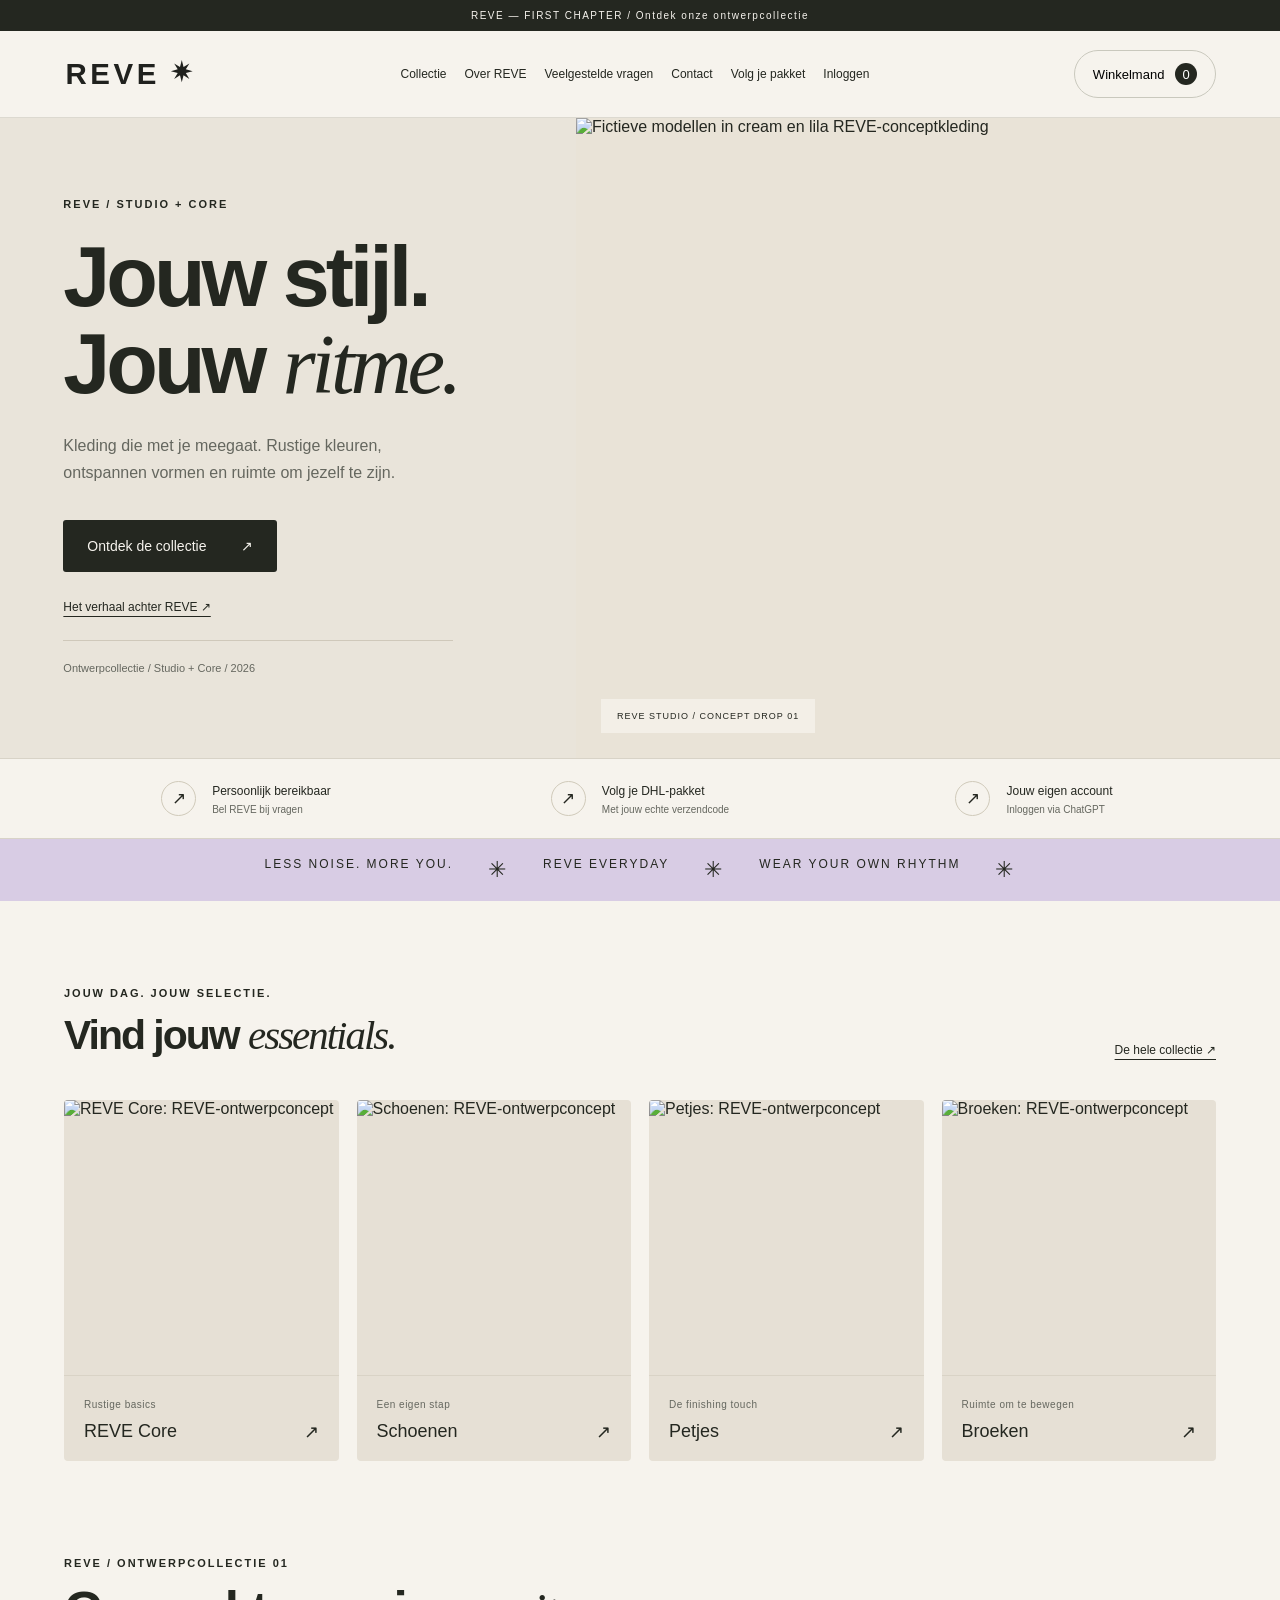
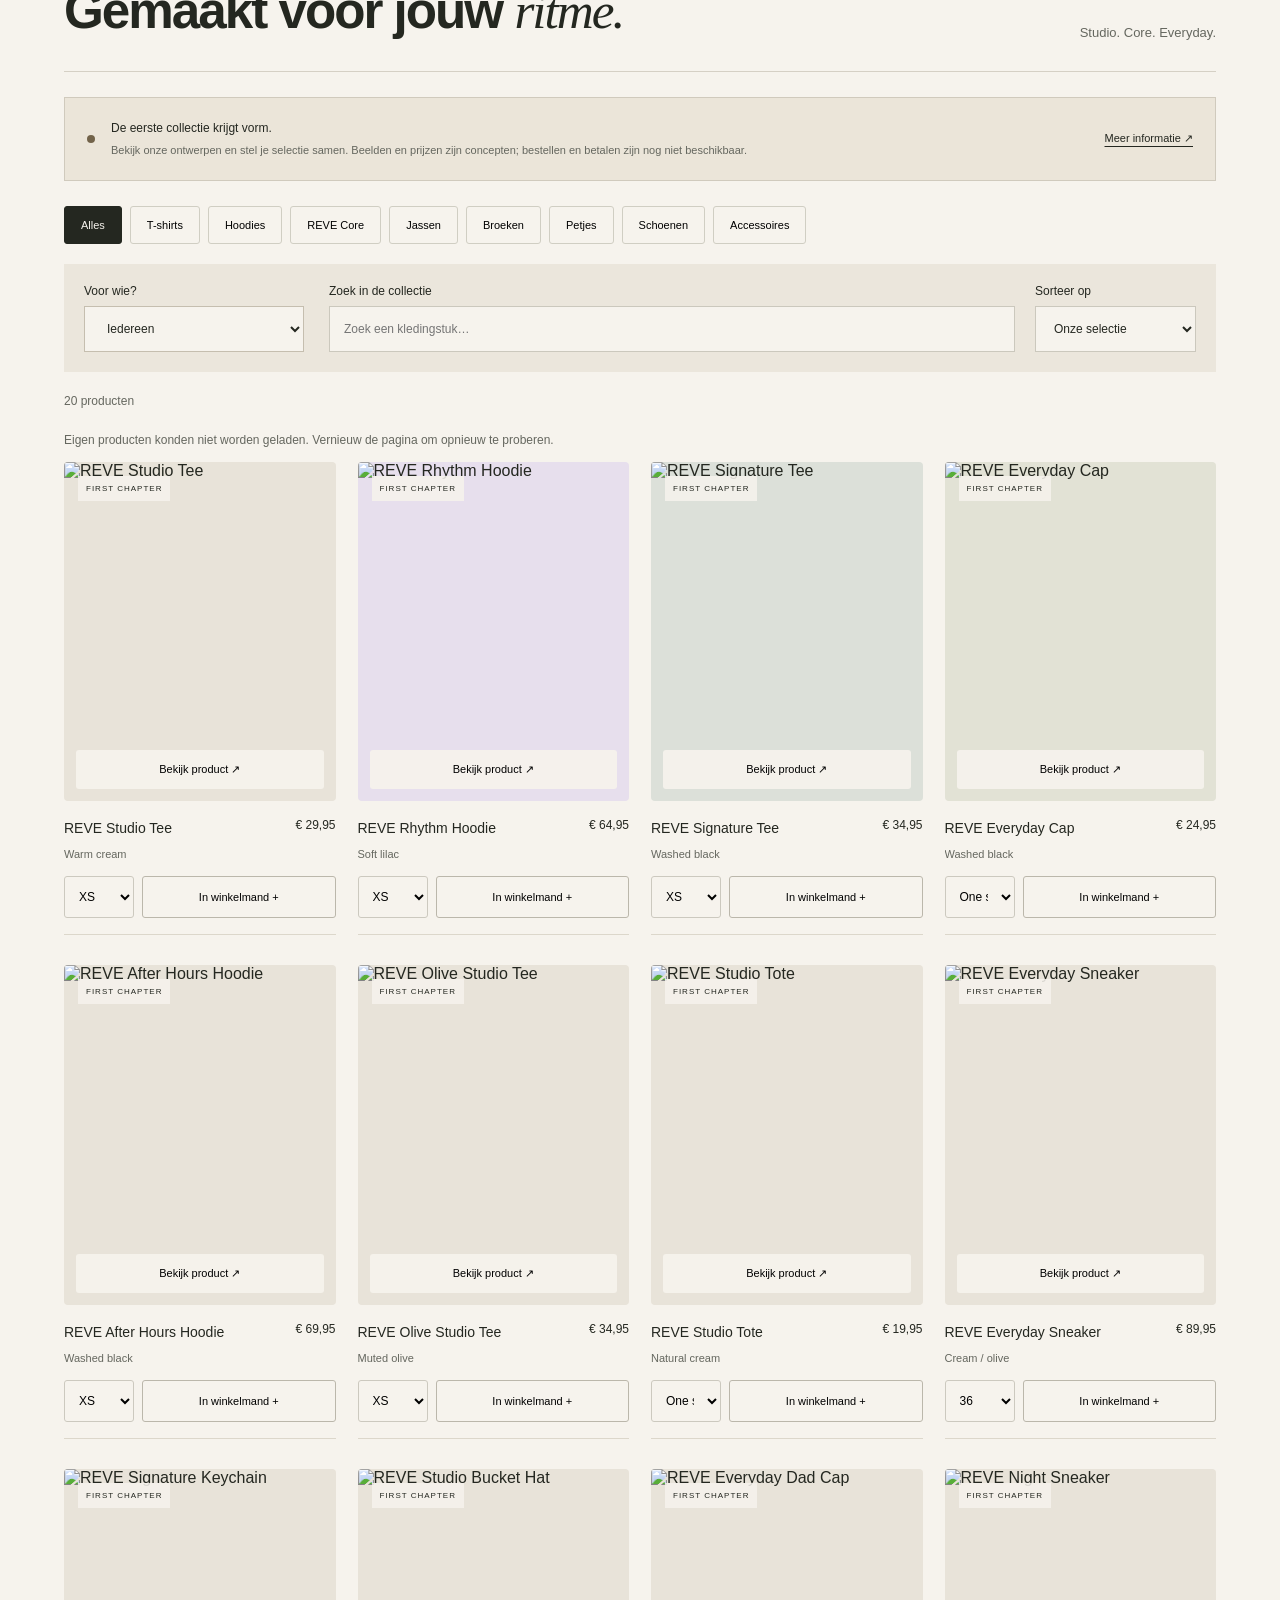
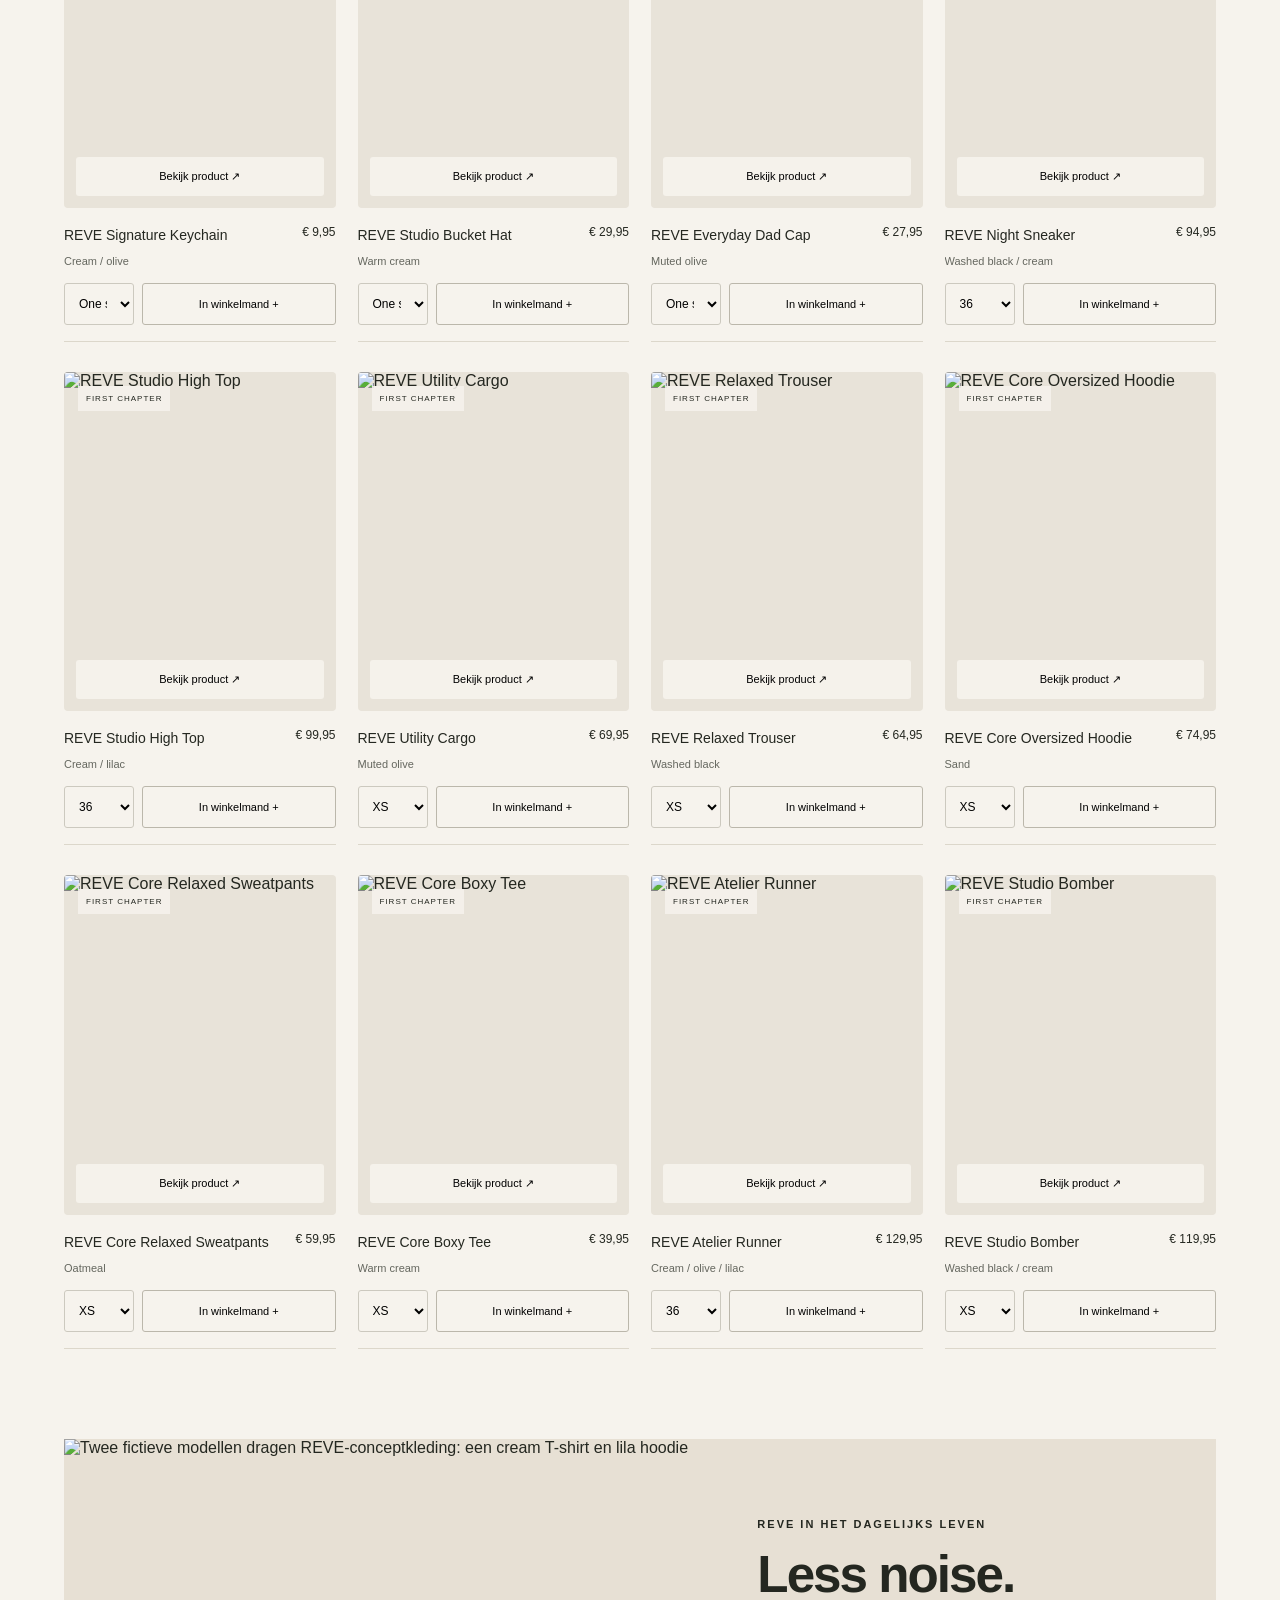
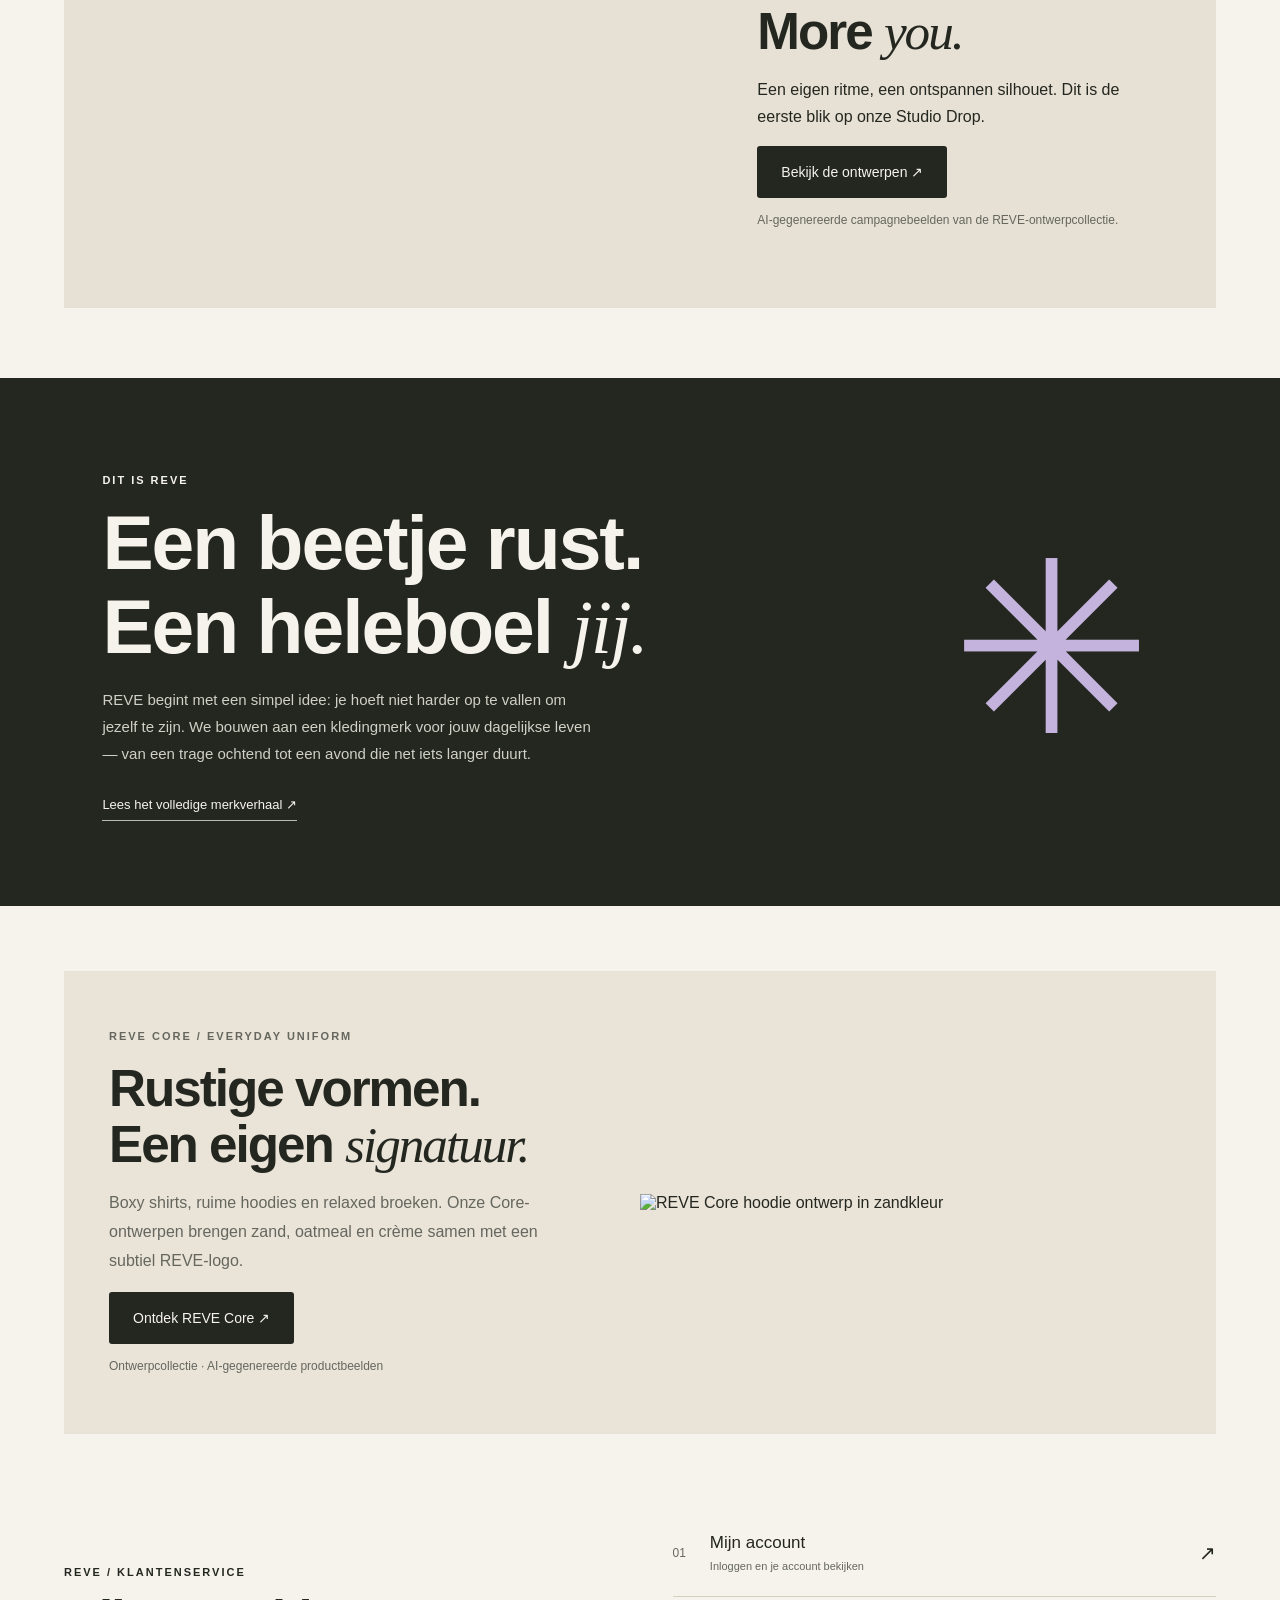
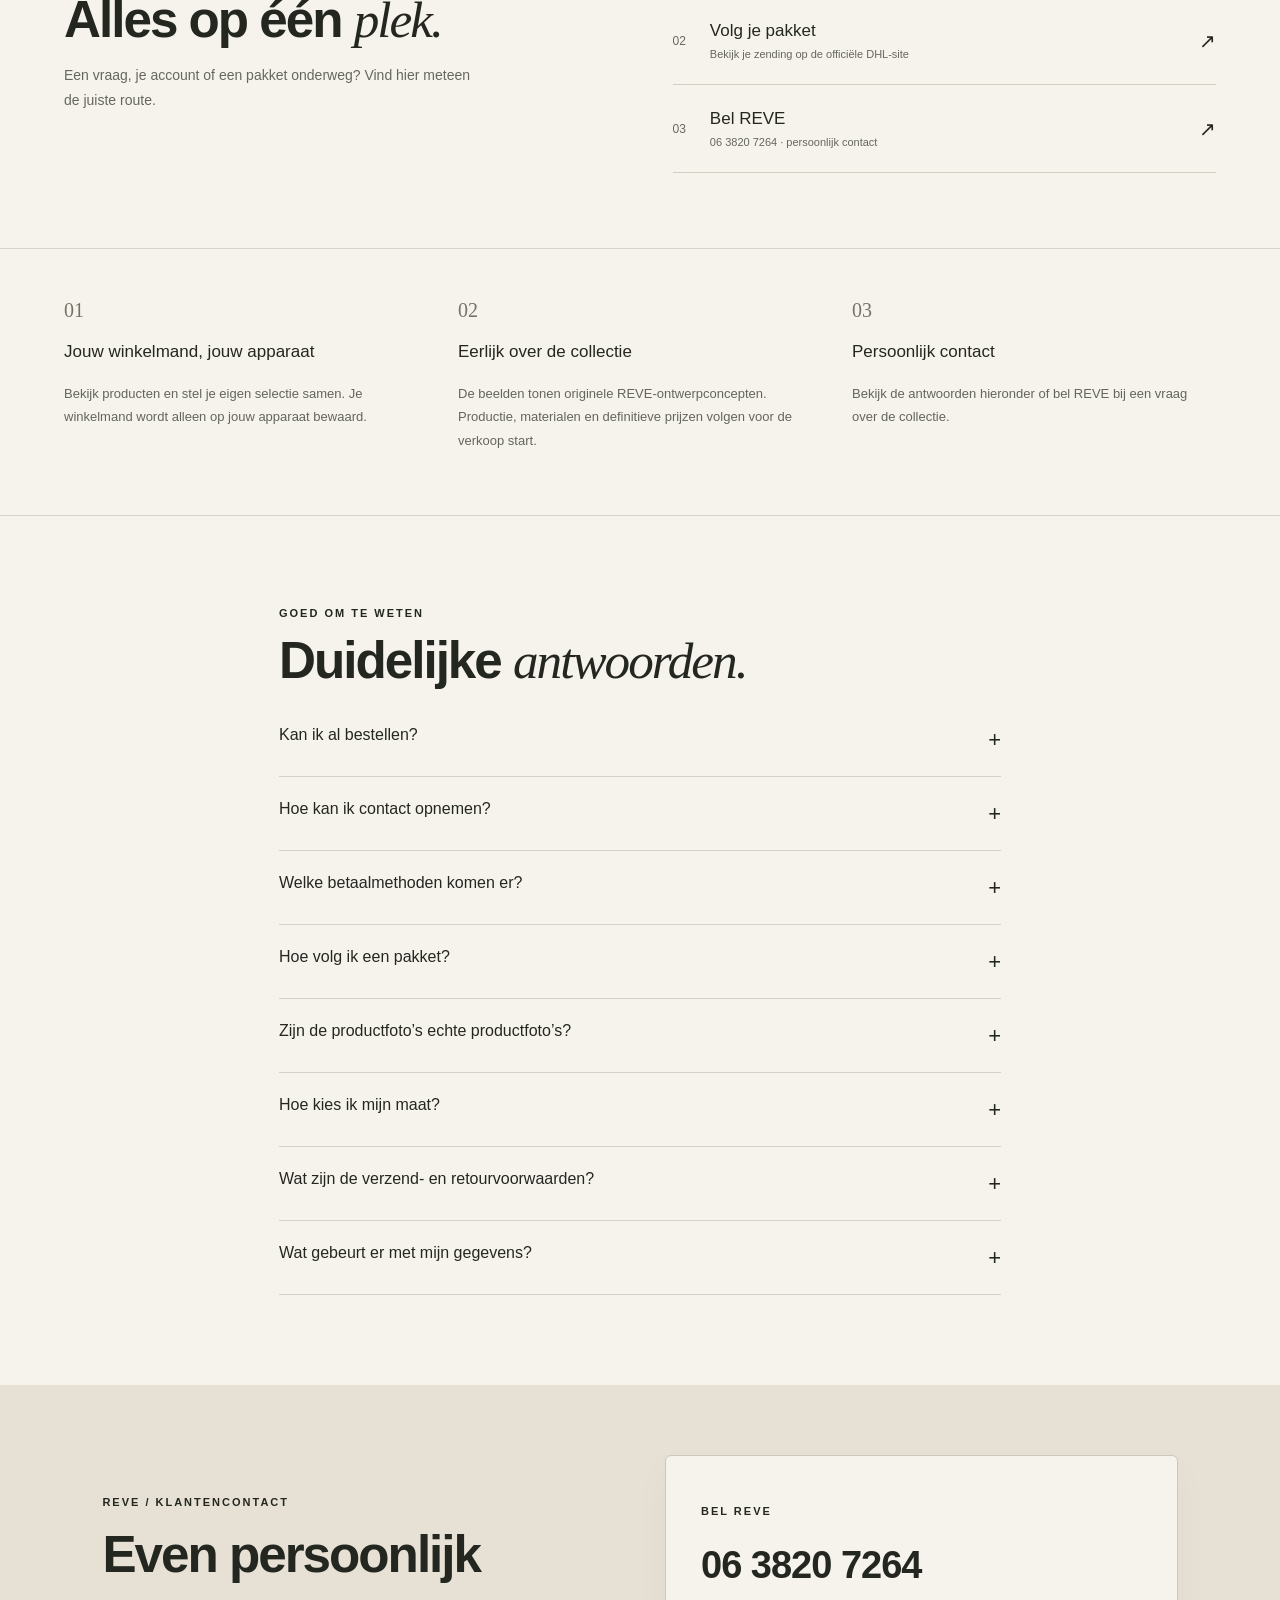
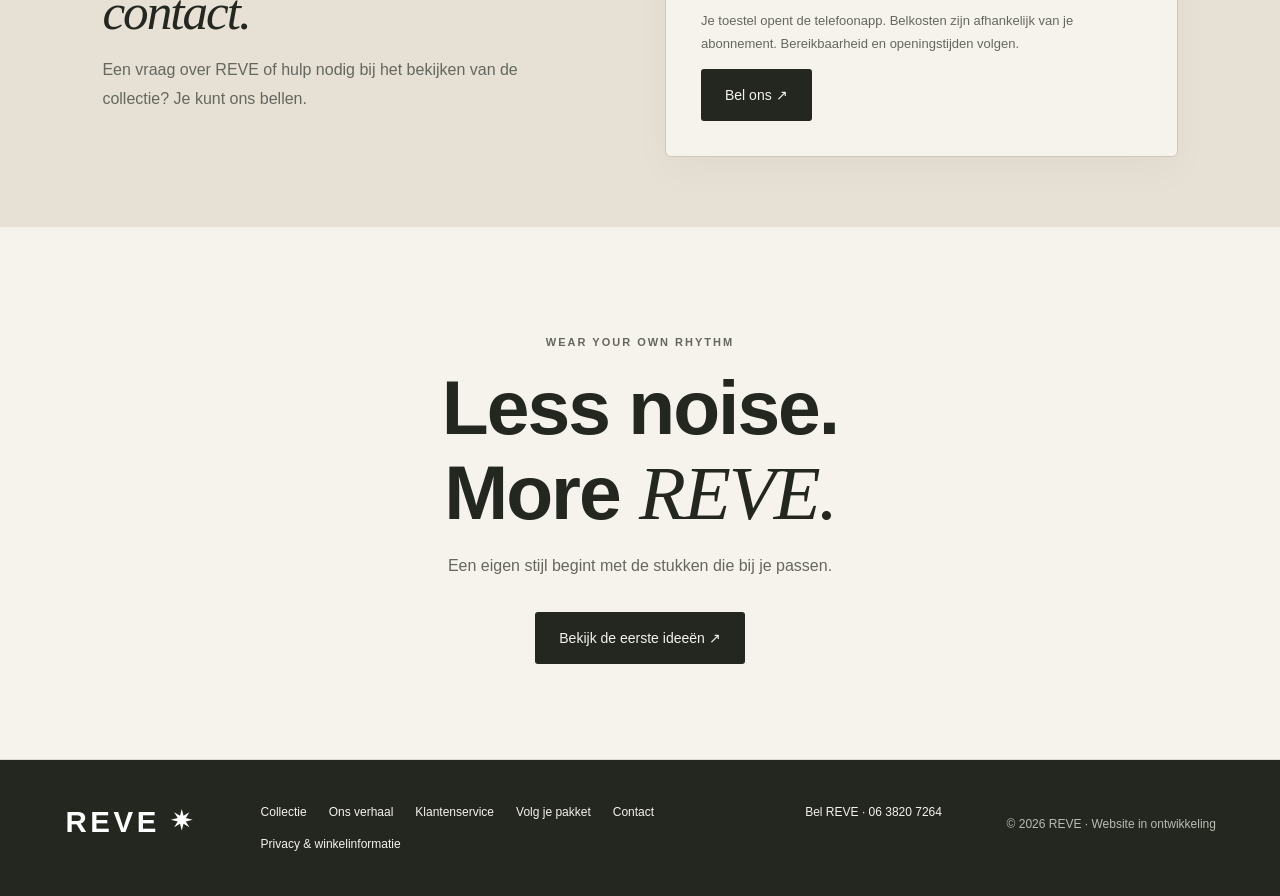
==== commit 0c1d02b8: "Add REVE brand story with Studio and Core collection presentation" ====
--- a/index.html
+++ b/index.html
@@ -3,14 +3,14 @@
 <head><meta charset="utf-8"><meta name="viewport" content="width=device-width, initial-scale=1"><meta name="theme-color" content="#f4f1ea"><meta name="description" content="REVE — kleding voor jouw eigen ritme. Ontdek de eerste conceptcollectie."><link rel="icon" href="/favicon.svg"><title>REVE — Wear your own rhythm</title><link rel="stylesheet" href="styles.css"><script src="app.js" defer></script></head>
 <body class="storefront"><a class="skip-link" href="#collectie">Direct naar de collectie</a>
 <div class="announcement">REVE — FIRST CHAPTER / Ontdek onze ontwerpcollectie</div>
-<header><a class="logo" href="#" aria-label="REVE home"><img class="brand-logo" src="/reve-logo.svg" alt="REVE"></a><nav aria-label="Hoofdnavigatie"><a href="#collectie">Collectie</a><a href="#verhaal">Over REVE</a><a href="#vragen">Veelgestelde vragen</a><a href="#contact">Contact</a><a href="/track.html">Volg je pakket</a><a id="account-link" href="/account">Inloggen</a></nav><button id="open-cart" class="cart-button" aria-haspopup="dialog">Winkelmand <span id="cart-count">0</span></button></header>
+<header><a class="logo" href="#" aria-label="REVE home"><img class="brand-logo" src="/reve-logo.svg" alt="REVE"></a><nav aria-label="Hoofdnavigatie"><a href="#collectie">Collectie</a><a href="/about.html">Over REVE</a><a href="#vragen">Veelgestelde vragen</a><a href="#contact">Contact</a><a href="/track.html">Volg je pakket</a><a id="account-link" href="/account">Inloggen</a></nav><button id="open-cart" class="cart-button" aria-haspopup="dialog">Winkelmand <span id="cart-count">0</span></button></header>
 <main>
-<section class="hero"><div class="hero-copy"><p class="eyebrow">REVE / STUDIO + CORE</p><h1>Jouw stijl.<br>Jouw <em>ritme.</em></h1><p>Kleding die met je meegaat. Rustige kleuren, ontspannen vormen en ruimte om jezelf te zijn.</p><a class="button dark" href="#collectie">Ontdek de collectie <span>↗</span></a><a class="hero-secondary" href="#verhaal">Het verhaal achter REVE ↗</a><p class="small">Ontwerpcollectie / Studio + Core / 2026</p></div><div class="hero-art campaign-hero"><img src="/reve-lifestyle.png" alt="Fictieve modellen in cream en lila REVE-conceptkleding" fetchpriority="high"><span class="campaign-caption">REVE STUDIO / CONCEPT DROP 01</span></div></section>
+<section class="hero"><div class="hero-copy"><p class="eyebrow">REVE / STUDIO + CORE</p><h1>Jouw stijl.<br>Jouw <em>ritme.</em></h1><p>Kleding die met je meegaat. Rustige kleuren, ontspannen vormen en ruimte om jezelf te zijn.</p><a class="button dark" href="#collectie">Ontdek de collectie <span>↗</span></a><a class="hero-secondary" href="/about.html">Het verhaal achter REVE ↗</a><p class="small">Ontwerpcollectie / Studio + Core / 2026</p></div><div class="hero-art campaign-hero"><img src="/reve-lifestyle.png" alt="Fictieve modellen in cream en lila REVE-conceptkleding" fetchpriority="high"><span class="campaign-caption">REVE STUDIO / CONCEPT DROP 01</span></div></section>
 <section class="service-strip" aria-label="REVE service"><a href="#contact"><span aria-hidden="true">↗</span><div><strong>Persoonlijk bereikbaar</strong><small>Bel REVE bij vragen</small></div></a><a href="/track.html"><span aria-hidden="true">↗</span><div><strong>Volg je DHL-pakket</strong><small>Met jouw echte verzendcode</small></div></a><a href="/account"><span aria-hidden="true">↗</span><div><strong>Jouw eigen account</strong><small>Inloggen via ChatGPT</small></div></a></section><div class="ticker" aria-hidden="true">LESS NOISE. MORE YOU. <span>✳</span> REVE EVERYDAY <span>✳</span> WEAR YOUR OWN RHYTHM <span>✳</span></div>
 <section class="category-edit" aria-labelledby="edit-title"><div class="edit-heading"><div><p class="eyebrow">JOUW DAG. JOUW SELECTIE.</p><h2 id="edit-title">Vind jouw <em>essentials.</em></h2></div><a href="#collectie">De hele collectie ↗</a></div><div class="edit-grid"><a class="edit-tile" href="#collectie" data-discover="core"><img src="/core-sand-hoodie.png" alt="REVE Core: REVE-ontwerpconcept" loading="lazy"><div><span>Rustige basics</span><h3>REVE Core <b aria-hidden="true">↗</b></h3></div></a><a class="edit-tile" href="#collectie" data-discover="schoenen"><img src="/atelier-runner.png" alt="Schoenen: REVE-ontwerpconcept" loading="lazy"><div><span>Een eigen stap</span><h3>Schoenen <b aria-hidden="true">↗</b></h3></div></a><a class="edit-tile" href="#collectie" data-discover="petjes"><img src="/olive-cap.png" alt="Petjes: REVE-ontwerpconcept" loading="lazy"><div><span>De finishing touch</span><h3>Petjes <b aria-hidden="true">↗</b></h3></div></a><a class="edit-tile" href="#collectie" data-discover="broeken"><img src="/olive-cargo.png" alt="Broeken: REVE-ontwerpconcept" loading="lazy"><div><span>Ruimte om te bewegen</span><h3>Broeken <b aria-hidden="true">↗</b></h3></div></a></div></section><section id="collectie" class="collection"><div class="section-heading"><div><p class="eyebrow">REVE / ONTWERPCOLLECTIE 01</p><h2>Gemaakt voor jouw <em>ritme.</em></h2></div><p>Studio. Core. Everyday.</p></div><div class="launch-note"><span class="launch-dot" aria-hidden="true"></span><div><strong>De eerste collectie krijgt vorm.</strong><p>Bekijk onze ontwerpen en stel je selectie samen. Beelden en prijzen zijn concepten; bestellen en betalen zijn nog niet beschikbaar.</p></div><a href="#vragen">Meer informatie ↗</a></div><div class="filters" role="group" aria-label="Filter collectie"><button class="active" data-filter="all" aria-pressed="true">Alles</button><button data-filter="shirts" aria-pressed="false">T-shirts</button><button data-filter="hoodies" aria-pressed="false">Hoodies</button><button data-filter="core" aria-pressed="false">REVE Core</button><button data-filter="jassen" aria-pressed="false">Jassen</button><button data-filter="broeken" aria-pressed="false">Broeken</button><button data-filter="petjes" aria-pressed="false">Petjes</button><button data-filter="schoenen" aria-pressed="false">Schoenen</button><button data-filter="accessoires" aria-pressed="false">Accessoires</button></div><div class="catalog-controls"><div class="audience-picker"><label for="audience">Voor wie?</label><select id="audience"><option value="all">Iedereen</option><option value="dames">Dames</option><option value="heren">Heren</option><option value="unisex">Unisex</option><option value="jongens">Jongens</option><option value="meisjes">Meisjes</option></select></div><div class="collection-tools"><label>Zoek in de collectie<input id="search" type="search" placeholder="Zoek een kledingstuk…" autocomplete="off"></label><label>Sorteer op<select id="sort"><option value="featured">Onze selectie</option><option value="low">Prijs: laag naar hoog</option><option value="high">Prijs: hoog naar laag</option><option value="name">Naam: A–Z</option></select></label></div></div><p id="result-count" class="concept-note" role="status"></p><div id="products" class="product-grid"></div><noscript><p>Schakel JavaScript in om de collectie en winkelmand te gebruiken.</p></noscript></section>
-<section class="lifestyle"><img src="/reve-lifestyle.png" alt="Twee fictieve modellen dragen REVE-conceptkleding: een cream T-shirt en lila hoodie" loading="lazy"><div><p class="eyebrow">REVE IN HET DAGELIJKS LEVEN</p><h2>Less noise.<br>More <em>you.</em></h2><p>Een eigen ritme, een ontspannen silhouet. Dit is de eerste blik op onze Studio Drop.</p><a class="button dark" href="#collectie">Bekijk de ontwerpen ↗</a><p class="concept-note">AI-gegenereerde campagnebeelden van de REVE-ontwerpcollectie.</p></div></section><section id="verhaal" class="story"><p class="eyebrow">DIT IS REVE</p><h2>Een beetje rust.<br>Een heleboel <em>jij.</em></h2><p>REVE begint met een simpel idee: je hoeft niet harder op te vallen om jezelf te zijn. We bouwen aan een kledingmerk voor jouw dagelijkse leven — van een trage ochtend tot een avond die net iets langer duurt.</p><a href="#collectie">Vind jouw favoriet ↗</a><span class="story-symbol" aria-hidden="true">✳</span></section>
+<section class="lifestyle"><img src="/reve-lifestyle.png" alt="Twee fictieve modellen dragen REVE-conceptkleding: een cream T-shirt en lila hoodie" loading="lazy"><div><p class="eyebrow">REVE IN HET DAGELIJKS LEVEN</p><h2>Less noise.<br>More <em>you.</em></h2><p>Een eigen ritme, een ontspannen silhouet. Dit is de eerste blik op onze Studio Drop.</p><a class="button dark" href="#collectie">Bekijk de ontwerpen ↗</a><p class="concept-note">AI-gegenereerde campagnebeelden van de REVE-ontwerpcollectie.</p></div></section><section id="verhaal" class="story"><p class="eyebrow">DIT IS REVE</p><h2>Een beetje rust.<br>Een heleboel <em>jij.</em></h2><p>REVE begint met een simpel idee: je hoeft niet harder op te vallen om jezelf te zijn. We bouwen aan een kledingmerk voor jouw dagelijkse leven — van een trage ochtend tot een avond die net iets langer duurt.</p><a href="/about.html">Lees het volledige merkverhaal ↗</a><span class="story-symbol" aria-hidden="true">✳</span></section>
 <section class="core-feature"><div><p class="eyebrow">REVE CORE / EVERYDAY UNIFORM</p><h2>Rustige vormen.<br>Een eigen <em>signatuur.</em></h2><p>Boxy shirts, ruime hoodies en relaxed broeken. Onze Core-ontwerpen brengen zand, oatmeal en crème samen met een subtiel REVE-logo.</p><a class="button dark" href="#collectie" id="show-core">Ontdek REVE Core ↗</a><p class="concept-note">Ontwerpcollectie · AI-gegenereerde productbeelden</p></div><img src="/core-sand-hoodie.png" alt="REVE Core hoodie ontwerp in zandkleur" loading="lazy"></section><section id="service" class="service-center"><div><p class="eyebrow">REVE / KLANTENSERVICE</p><h2>Alles op één <em>plek.</em></h2><p>Een vraag, je account of een pakket onderweg? Vind hier meteen de juiste route.</p></div><div class="service-links"><a href="/account"><span>01</span><div><h3>Mijn account</h3><p>Inloggen en je account bekijken</p></div><b aria-hidden="true">↗</b></a><a href="/track.html"><span>02</span><div><h3>Volg je pakket</h3><p>Bekijk je zending op de officiële DHL-site</p></div><b aria-hidden="true">↗</b></a><a href="tel:+31638207264"><span>03</span><div><h3>Bel REVE</h3><p>06 3820 7264 · persoonlijk contact</p></div><b aria-hidden="true">↗</b></a></div></section><section class="store-info"><div><span>01</span><h3>Jouw winkelmand, jouw apparaat</h3><p>Bekijk producten en stel je eigen selectie samen. Je winkelmand wordt alleen op jouw apparaat bewaard.</p></div><div><span>02</span><h3>Eerlijk over de collectie</h3><p>De beelden tonen originele REVE-ontwerpconcepten. Productie, materialen en definitieve prijzen volgen voor de verkoop start.</p></div><div><span>03</span><h3>Persoonlijk contact</h3><p>Bekijk de antwoorden hieronder of bel REVE bij een vraag over de collectie.</p></div></section><section id="vragen" class="faq"><p class="eyebrow">GOED OM TE WETEN</p><h2>Duidelijke <em>antwoorden.</em></h2><details><summary>Kan ik al bestellen?</summary><p>REVE is in ontwikkeling. Je kunt de collectie bekijken en je winkelmand samenstellen, maar nog geen bestelling plaatsen of betalen. Zodra bestellen beschikbaar is, moet je eerst inloggen met je ChatGPT-account.</p></details><details><summary>Hoe kan ik contact opnemen?</summary><p>Bel <a href="tel:+31638207264">06 3820 7264</a> bij vragen over REVE. Er zijn nog geen vaste openingstijden gepubliceerd.</p></details><details><summary>Welke betaalmethoden komen er?</summary><p>We willen Mollie aansluiten voor iDEAL en kaarten. Deze betaalmethoden zijn nog niet actief; je kunt nu nog niet afrekenen.</p></details><details><summary>Hoe volg ik een pakket?</summary><p>Ga naar <a href="/track.html">Volg je pakket</a>. Met je DHL-zendingsnummer en postcode bekijk je de actuele status bij DHL. REVE moet de verzendcode na het aanmelden van het pakket aan jou doorgeven.</p></details><details><summary>Zijn de productfoto’s echte productfoto’s?</summary><p>De huidige collectie gebruikt AI-gegenereerde ontwerpbeelden. Ze tonen onze ideeën, geen gefotografeerde voorraad. Echte productfoto’s, materialen en pasvormgegevens worden bevestigd voordat verkoop mogelijk wordt.</p></details><details><summary>Hoe kies ik mijn maat?</summary><p>Open een product voor de beschikbare maten. De definitieve afmetingen en pasvorm voegen we toe zodra de echte producten bekend zijn.</p></details><details><summary>Wat zijn de verzend- en retourvoorwaarden?</summary><p>Deze worden vastgesteld voor de winkel opent. Er zijn op dit moment nog geen bestellingen, verzendkosten of retourtermijnen.</p></details><details><summary>Wat gebeurt er met mijn gegevens?</summary><p>Je winkelmand blijft op je eigen apparaat. De eigenaar kan producten en foto’s online opslaan via een beveiligde beheeromgeving. We vragen geen adres- of betaalgegevens. Je kunt zonder login rondkijken. Voor bestellen gebruiken we je ChatGPT-login; REVE bewaart geen wachtwoord.</p></details></section><section id="contact" class="contact-panel"><div><p class="eyebrow">REVE / KLANTENCONTACT</p><h2>Even persoonlijk<br><em>contact.</em></h2><p>Een vraag over REVE of hulp nodig bij het bekijken van de collectie? Je kunt ons bellen.</p></div><div class="contact-card"><p class="eyebrow">BEL REVE</p><a class="contact-number" href="tel:+31638207264">06 3820 7264</a><p>Je toestel opent de telefoonapp. Belkosten zijn afhankelijk van je abonnement. Bereikbaarheid en openingstijden volgen.</p><a class="button dark" href="tel:+31638207264">Bel ons ↗</a></div></section><section class="next"><p class="eyebrow">WEAR YOUR OWN RHYTHM</p><h2>Less noise.<br>More <em>REVE.</em></h2><p>Een eigen stijl begint met de stukken die bij je passen.</p><a class="button dark" href="#collectie">Bekijk de eerste ideeën ↗</a></section>
-</main><footer><a class="logo" href="#"><img class="brand-logo" src="/reve-logo.svg" alt="REVE"></a><div class="footer-nav"><a href="#collectie">Collectie</a><a href="#verhaal">Ons verhaal</a><a href="#vragen">Klantenservice</a><a href="/track.html">Volg je pakket</a><a href="#contact">Contact</a><a href="#vragen">Privacy &amp; winkelinformatie</a></div><a href="tel:+31638207264">Bel REVE · 06 3820 7264</a><a id="admin-link" href="/admin.html" hidden>Beheer jouw winkel ↗</a><p>© <span id="year"></span> REVE · Website in ontwikkeling</p></footer>
+</main><footer><a class="logo" href="#"><img class="brand-logo" src="/reve-logo.svg" alt="REVE"></a><div class="footer-nav"><a href="#collectie">Collectie</a><a href="/about.html">Ons verhaal</a><a href="#vragen">Klantenservice</a><a href="/track.html">Volg je pakket</a><a href="#contact">Contact</a><a href="#vragen">Privacy &amp; winkelinformatie</a></div><a href="tel:+31638207264">Bel REVE · 06 3820 7264</a><a id="admin-link" href="/admin.html" hidden>Beheer jouw winkel ↗</a><p>© <span id="year"></span> REVE · Website in ontwikkeling</p></footer>
 <dialog id="cart" aria-labelledby="cart-title"><div class="cart-heading"><h2 id="cart-title">Jouw winkelmand</h2><button id="close-cart" aria-label="Winkelmand sluiten">✕</button></div><p class="concept-note">Dit is een voorbeeldwinkelmand. Je kunt nog niet afrekenen.</p><div id="cart-items"></div><button id="clear-cart" class="continue">Winkelmand leegmaken</button><p class="concept-note">Prijzen zijn indicatief. Verzendkosten worden vastgesteld voordat bestellen mogelijk wordt.</p><div class="cart-total"><span>Producttotaal</span><strong id="cart-total">€ 0,00</strong></div><a id="checkout-login" class="button dark account-cta" href="/signin-with-chatgpt?return_to=%2Faccount" target="_top">Inloggen om te bestellen ↗</a><button id="checkout-unavailable" class="button dark checkout" disabled hidden>Bestellen binnenkort beschikbaar</button><p id="account-status" class="concept-note" role="status">Je kunt vrij rondkijken. Voor bestellen is een account verplicht.</p><p class="concept-note">Betalen wordt later aangesloten via Mollie. iDEAL en kaarten zijn nog niet actief. Er worden nu geen betalingen verwerkt.</p><a class="continue" href="tel:+31638207264">Een vraag? Bel REVE</a><button id="continue-shopping" class="continue">Verder kijken</button></dialog>
 <dialog id="product-dialog" aria-labelledby="product-title"><div class="cart-heading"><p class="eyebrow">REVE / FIRST CHAPTER</p><button id="close-product" aria-label="Product sluiten">✕</button></div><div id="product-content"></div></dialog><p id="status" class="toast" role="status" aria-live="polite"></p>
 </body></html>
--- a/styles.css
+++ b/styles.css
@@ -26,3 +26,7 @@
 /* Service, clarity and final visual finish */
 .service-strip{display:grid;grid-template-columns:repeat(3,1fr);background:var(--paper);border-top:1px solid #d8d3c7;border-bottom:1px solid #d8d3c7;padding:22px 5%;gap:30px}.service-strip>a{display:flex;align-items:center;justify-content:center;gap:16px}.service-strip>a>span{display:grid;place-items:center;border:1px solid #d0caba;width:35px;height:35px;border-radius:50%;font-size:17px}.service-strip strong{display:block;font-size:12px;font-weight:500;line-height:1.5}.service-strip small{display:block;font-size:10px;color:var(--muted);margin-top:4px}.service-strip a:hover strong{text-decoration:underline;text-underline-offset:4px}.launch-note{display:flex;align-items:center;gap:16px;padding:20px 22px;border:1px solid #d0cabd;background:#ebe5d9;margin:25px 0}.launch-dot{height:8px;width:8px;flex-shrink:0;border-radius:50%;background:#72634a}.launch-note strong{font-size:12px;font-weight:500}.launch-note p{font-size:11px;color:var(--muted);line-height:1.7;margin:5px 0 0;max-width:720px}.launch-note>a{margin-left:auto;white-space:nowrap;font-size:11px;text-decoration:underline;text-underline-offset:4px}.service-center{max-width:1350px;margin:75px auto;display:grid;grid-template-columns:1fr 1fr;gap:65px;padding:0 5%;align-items:center}.service-center>div>p:not(.eyebrow){font-size:14px;line-height:1.8;max-width:420px;color:var(--muted)}.service-links>a{display:flex;align-items:center;gap:24px;padding:24px 0;border-bottom:1px solid #d5cfc2}.service-links>a>span{font-size:12px;color:var(--muted)}.service-links h3{font-size:17px;font-weight:500;margin:0 0 7px}.service-links p{font-size:11px;color:var(--muted);margin:0}.service-links b{margin-left:auto;font-weight:400;font-size:20px}.service-links a:hover h3{text-decoration:underline;text-underline-offset:5px}.storefront .faq details p a{text-decoration:underline;text-underline-offset:3px}.storefront .edit-tile{border-radius:4px}.storefront .product-art{border-radius:4px}.storefront .button{border-radius:3px;min-height:48px}.storefront .contact-card{box-shadow:0 14px 40px #30281708}.storefront .product-actions select,.storefront .product-actions button{border-radius:3px}.storefront .product-card .product-photo{transition:transform .4s ease}.storefront .product-card:hover .product-photo{transform:scale(1.025)}.storefront .detail-button{z-index:2;border-radius:3px}.storefront .store-info{background:var(--paper);border-top:1px solid #d8d3c7;border-bottom:1px solid #d8d3c7}.storefront .store-info h3{font-weight:500}.storefront .store-info span{font-size:20px}.storefront .footer-nav{flex-wrap:wrap;max-width:480px;gap:18px 22px}.storefront footer{align-items:start}.storefront .hero-copy .small{border-top:1px solid #cfc8ba;padding-top:18px}.storefront .contact-panel .eyebrow{color:var(--ink)}
 @media(max-width:750px){.service-strip{gap:14px;padding:18px 5%;grid-template-columns:1fr}.service-strip>a{justify-content:flex-start}.service-strip small{margin:2px 0 0}.service-center{grid-template-columns:1fr;gap:15px;margin:45px auto}.service-links>a{padding:20px 0}.launch-note{flex-wrap:wrap;padding:17px;gap:10px}.launch-note>div{flex:1;min-width:200px}.launch-note>a{margin-left:18px}.storefront footer{align-items:center}.storefront .hero-copy .small{margin-bottom:0}}
+
+/* REVE brand story */
+.about-hero{display:grid;grid-template-columns:1fr 1fr;background:#e9e4da;align-items:center}.about-hero>div{padding:70px 10%}.about-hero h1{font-size:clamp(46px,5.4vw,82px);letter-spacing:-3px;line-height:1.07}.about-hero p:not(.eyebrow){font-size:15px;line-height:1.9;color:var(--muted);max-width:460px}.about-hero>img{width:100%;height:660px;object-fit:cover}.about-hero .button{margin-top:16px}.about-intro{max-width:1250px;margin:auto;padding:90px 7%;display:grid;grid-template-columns:1fr 1.2fr;gap:0 65px}.about-intro>.eyebrow{grid-column:1/-1}.about-intro h2{font-size:clamp(42px,5vw,68px)}.about-intro>div p{font-size:15px;line-height:1.9;color:var(--muted);margin-top:16px}.about-manifesto{background:var(--ink);color:var(--paper);padding:90px 8%;text-align:center}.about-manifesto h2{font-size:clamp(44px,6vw,84px);line-height:1.12;margin:30px 0}.about-manifesto>p:last-child{font-size:12px;letter-spacing:2px;color:#c4b3dd}.about-values{max-width:1350px;padding:80px 5%;margin:auto}.about-values-grid{display:grid;grid-template-columns:repeat(3,1fr);gap:38px}.about-values article{border-top:1px solid #d1cbbd;padding-top:22px}.about-values article>span{font-size:11px;color:var(--muted)}.about-values h3{font-size:21px;font-weight:500;margin:23px 0 15px}.about-values p{font-size:14px;line-height:1.9;color:var(--muted)}.about-lines{max-width:1350px;margin:auto;padding:0 5%}.about-line{display:grid;grid-template-columns:1fr 1fr;background:#e8e2d6;align-items:center;margin-bottom:45px}.about-line>img{width:100%;height:550px;object-fit:cover}.about-line>div{padding:50px}.about-line p:not(.eyebrow){font-size:14px;line-height:1.9;color:var(--muted)}.about-line a{display:inline-block;margin-top:16px;font-size:12px;text-decoration:underline;text-underline-offset:5px}.about-line.reverse>img{grid-column:2;grid-row:1}.about-line.reverse>div{grid-column:1;grid-row:1}.about-development{display:grid;grid-template-columns:1fr 1fr;gap:65px;max-width:1200px;padding:55px 5% 80px;margin:auto}.about-development p{font-size:14px;line-height:1.9;color:var(--muted)}.about-development ol{list-style:none;counter-reset:chapter;margin:0;padding:0}.about-development li{counter-increment:chapter;border-top:1px solid #d1cbbd;padding:24px 0}.about-development li:before{content:'0' counter(chapter);display:block;font-size:11px;margin-bottom:14px;color:var(--muted)}.about-development strong{font-size:17px;font-weight:500}.about-contact{padding:75px 7%;text-align:center;background:#e8e2d6}.about-contact>p:not(.eyebrow){max-width:560px;margin:25px auto;line-height:1.9;color:var(--muted);font-size:14px}.about-text-link{display:block;margin:25px 0 0;font-size:12px;text-decoration:underline;text-underline-offset:5px}
+@media(max-width:750px){.about-hero{grid-template-columns:1fr}.about-hero>div{padding:45px 7%}.about-hero>img{height:380px}.about-hero h1{font-size:51px}.about-intro{grid-template-columns:1fr;padding:50px 7%;gap:5px}.about-values{padding:50px 7%}.about-values-grid{grid-template-columns:1fr;gap:22px}.about-values h3{margin-top:15px}.about-manifesto{padding:55px 7%}.about-line{grid-template-columns:1fr;margin-bottom:25px}.about-line>img{height:340px}.about-line>div{padding:28px}.about-line.reverse>img,.about-line.reverse>div{grid-column:auto;grid-row:auto}.about-development{grid-template-columns:1fr;padding:30px 7% 50px;gap:20px}.about-contact{padding:50px 7%}}
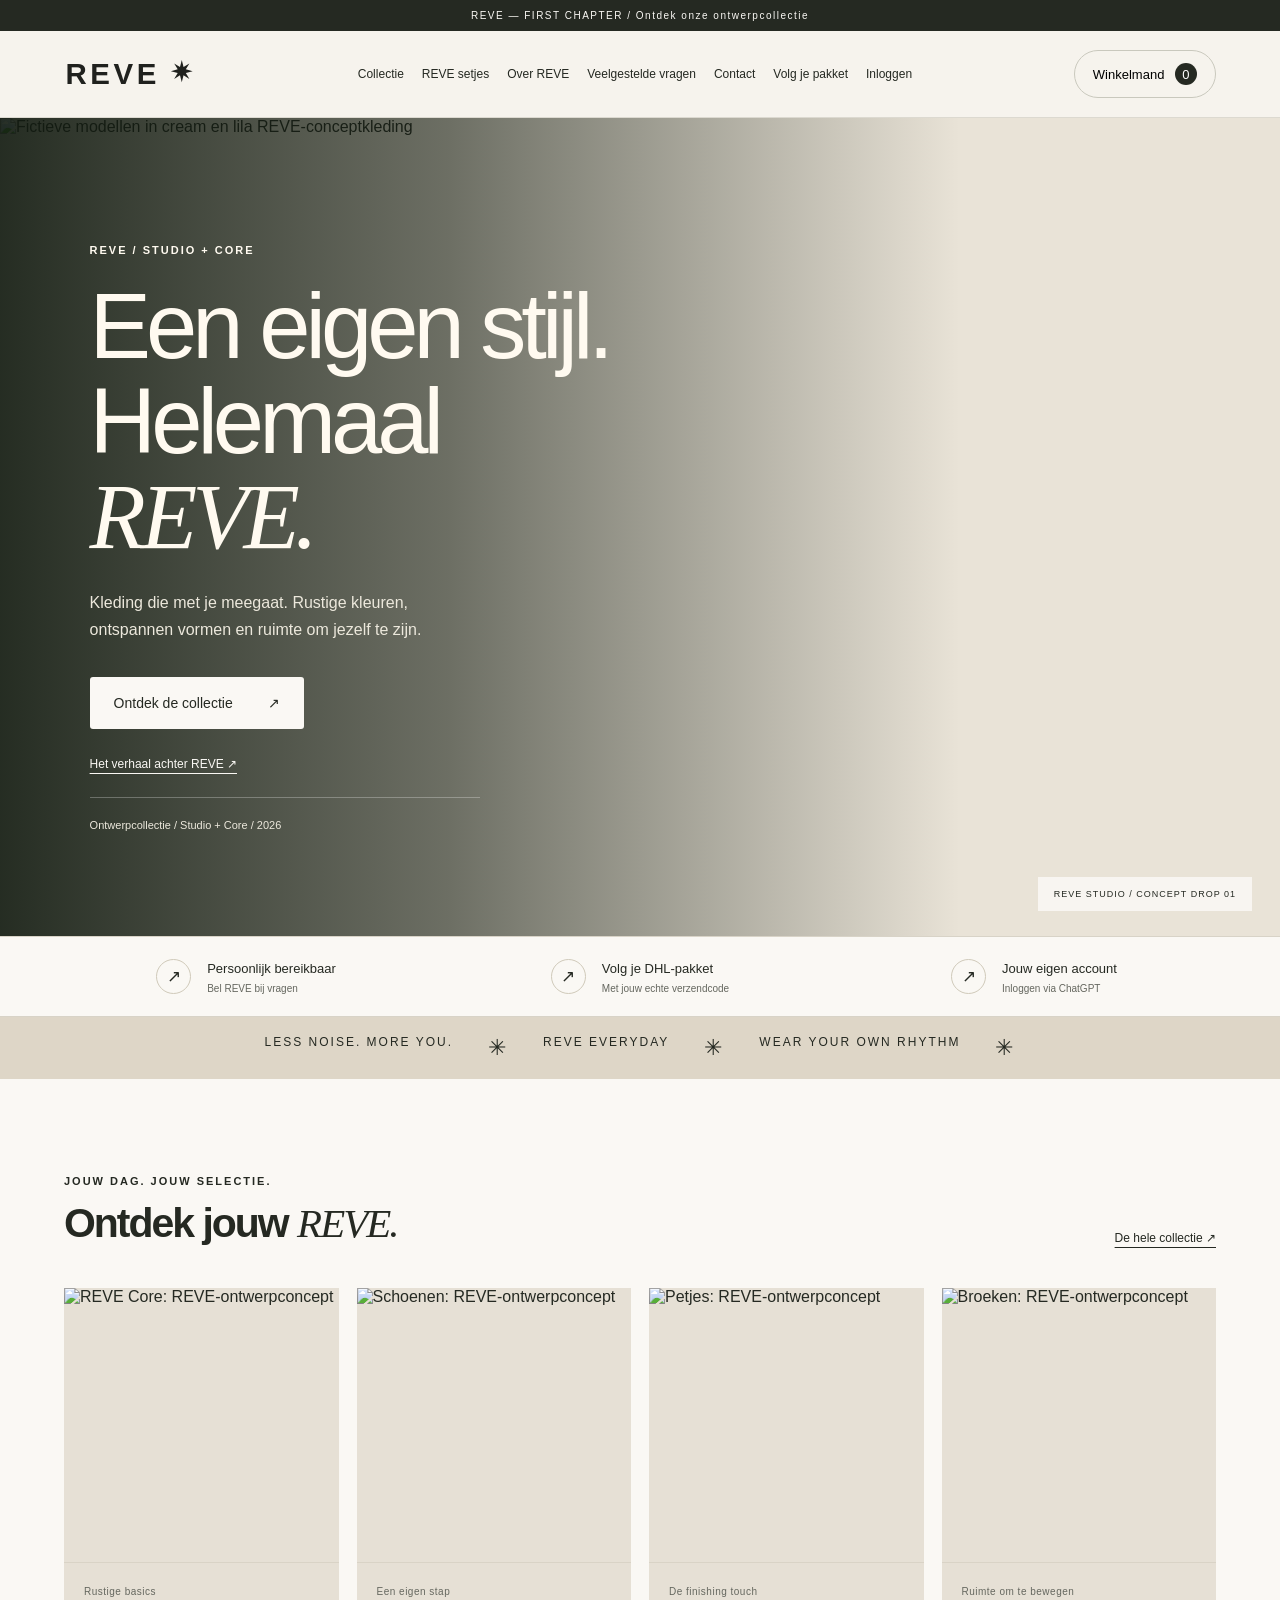
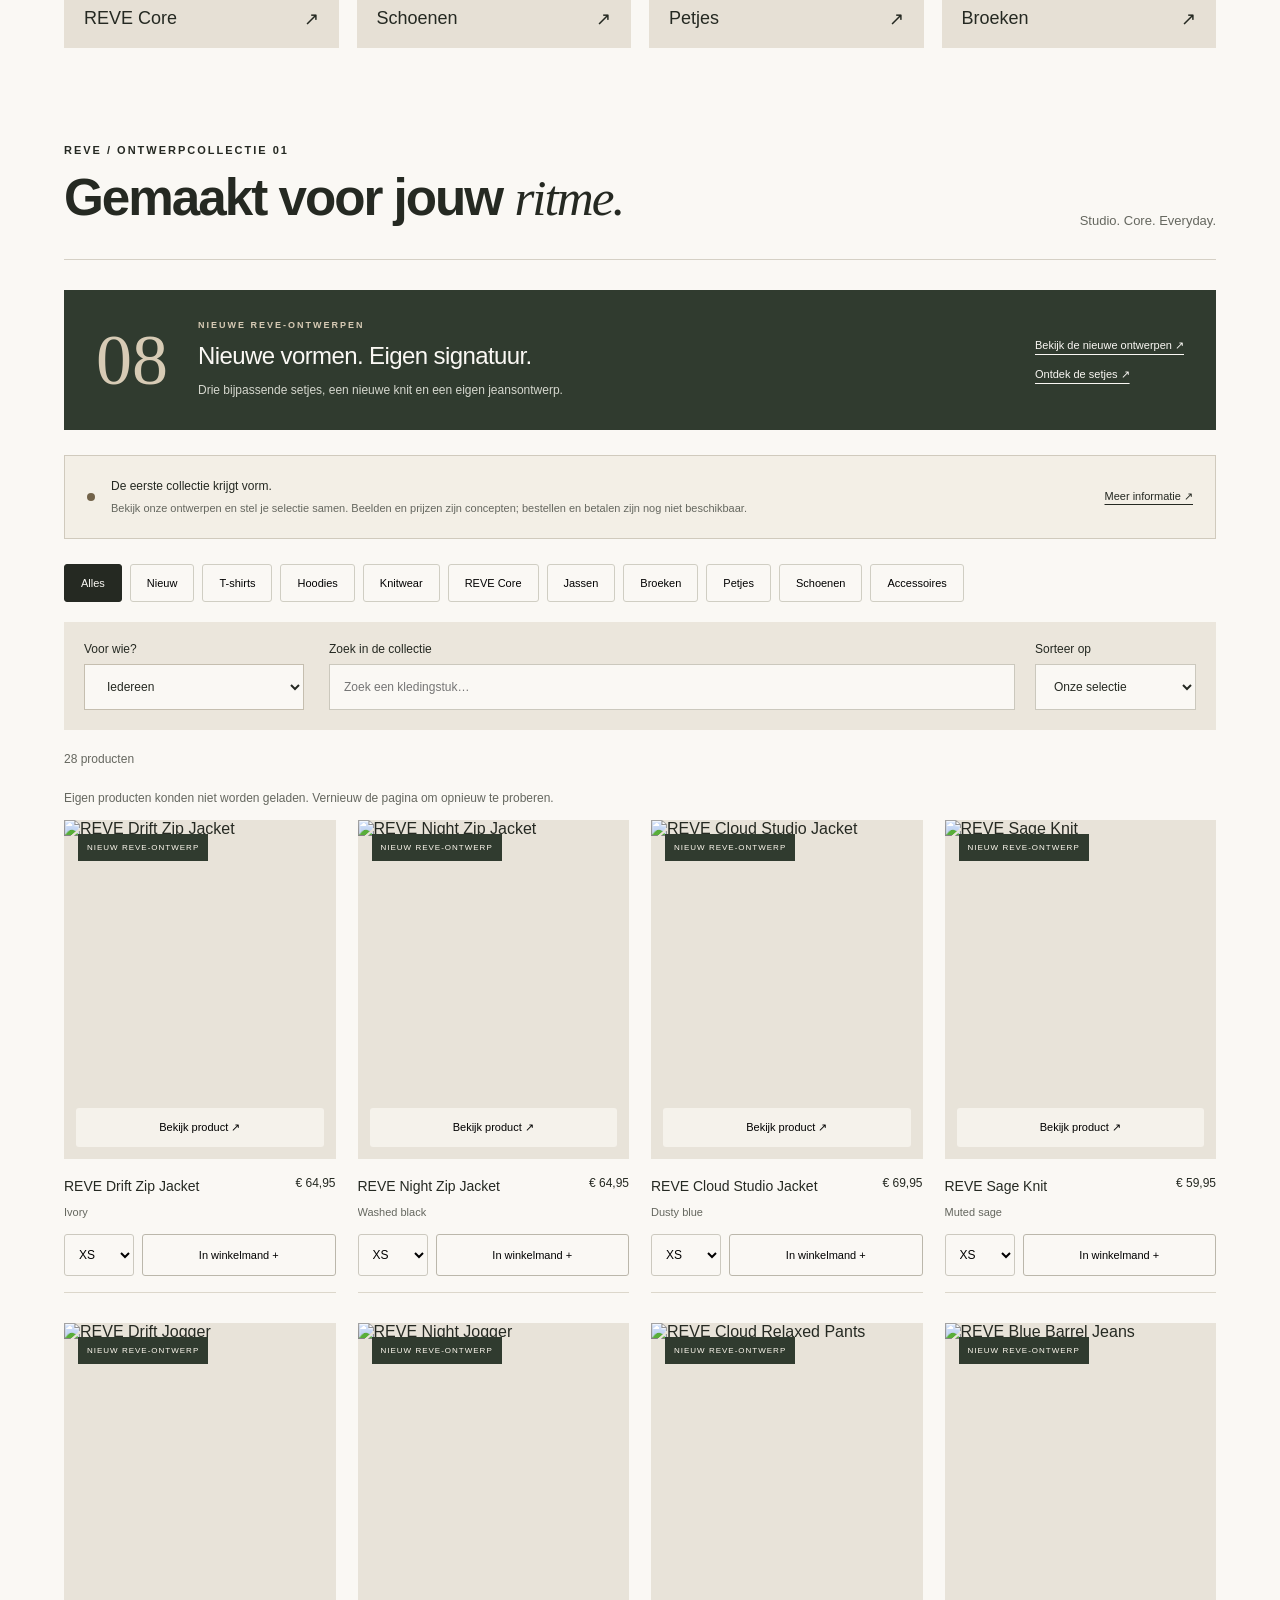
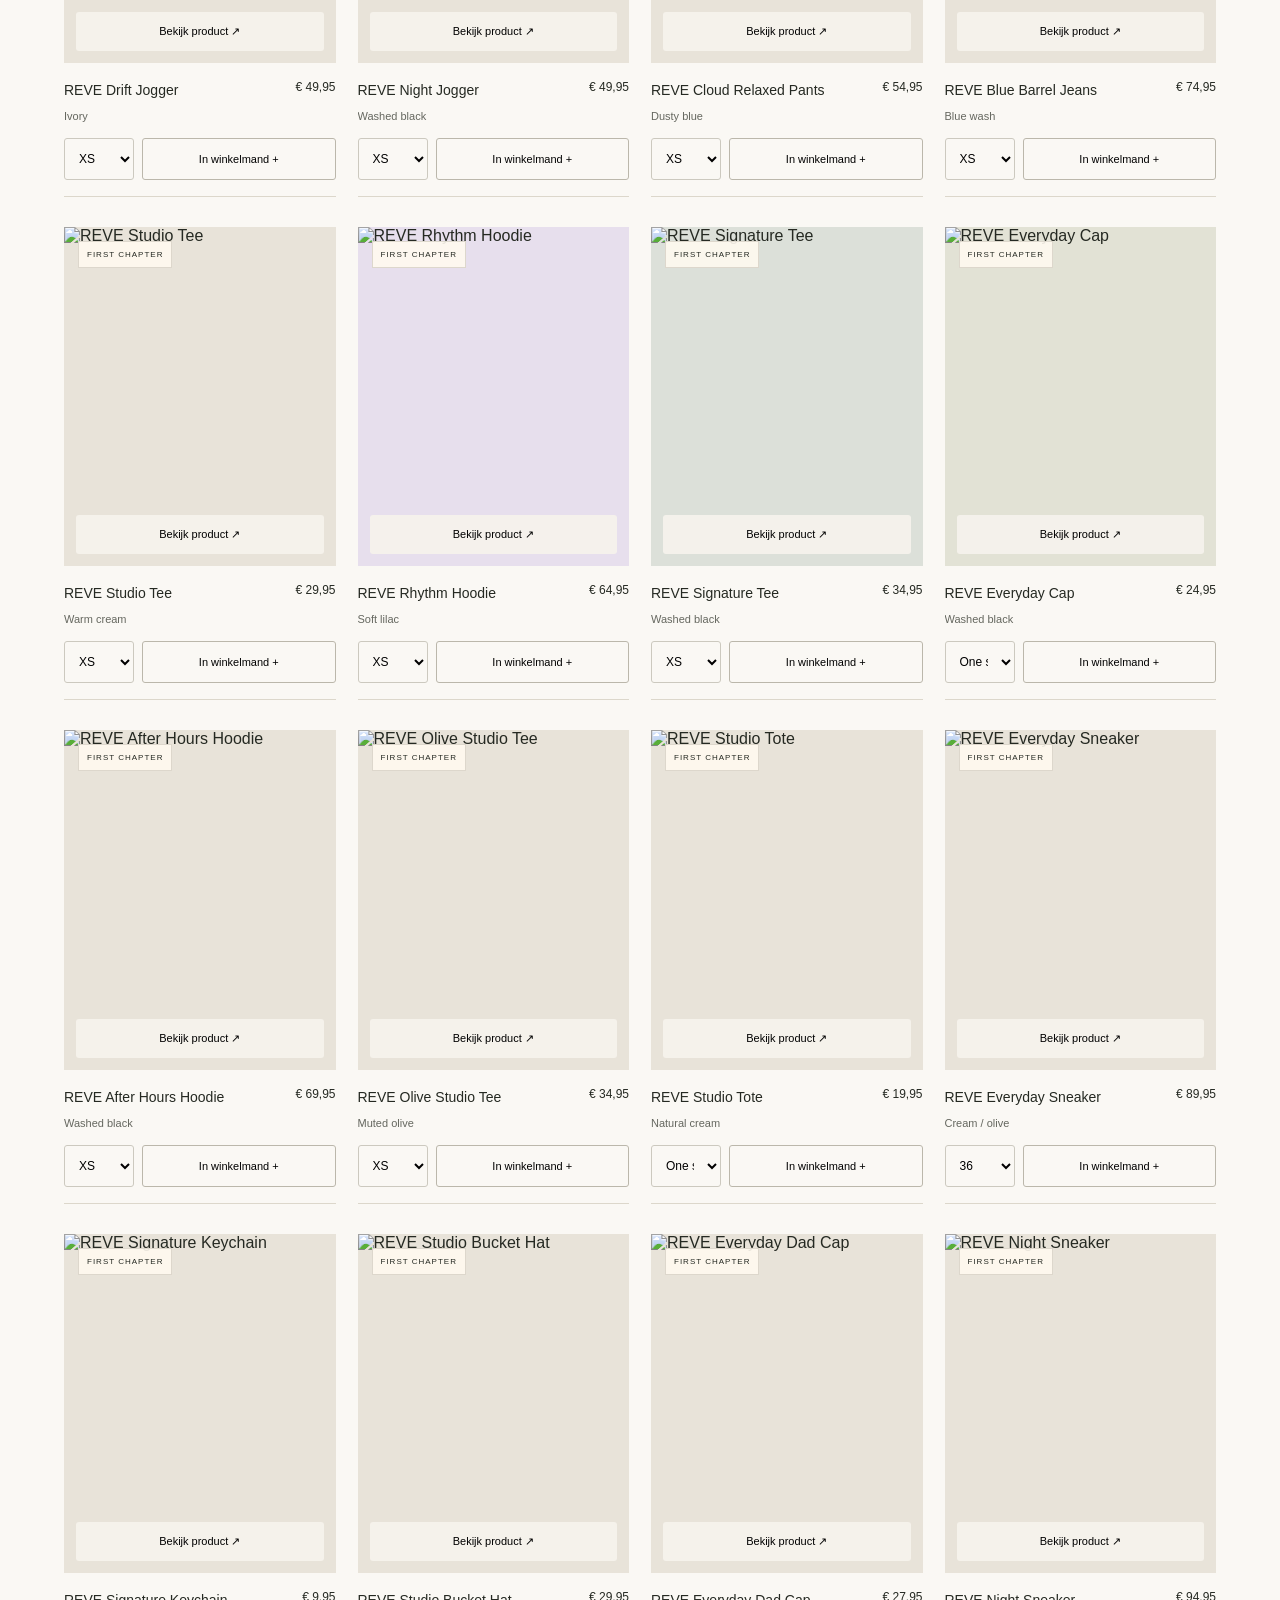
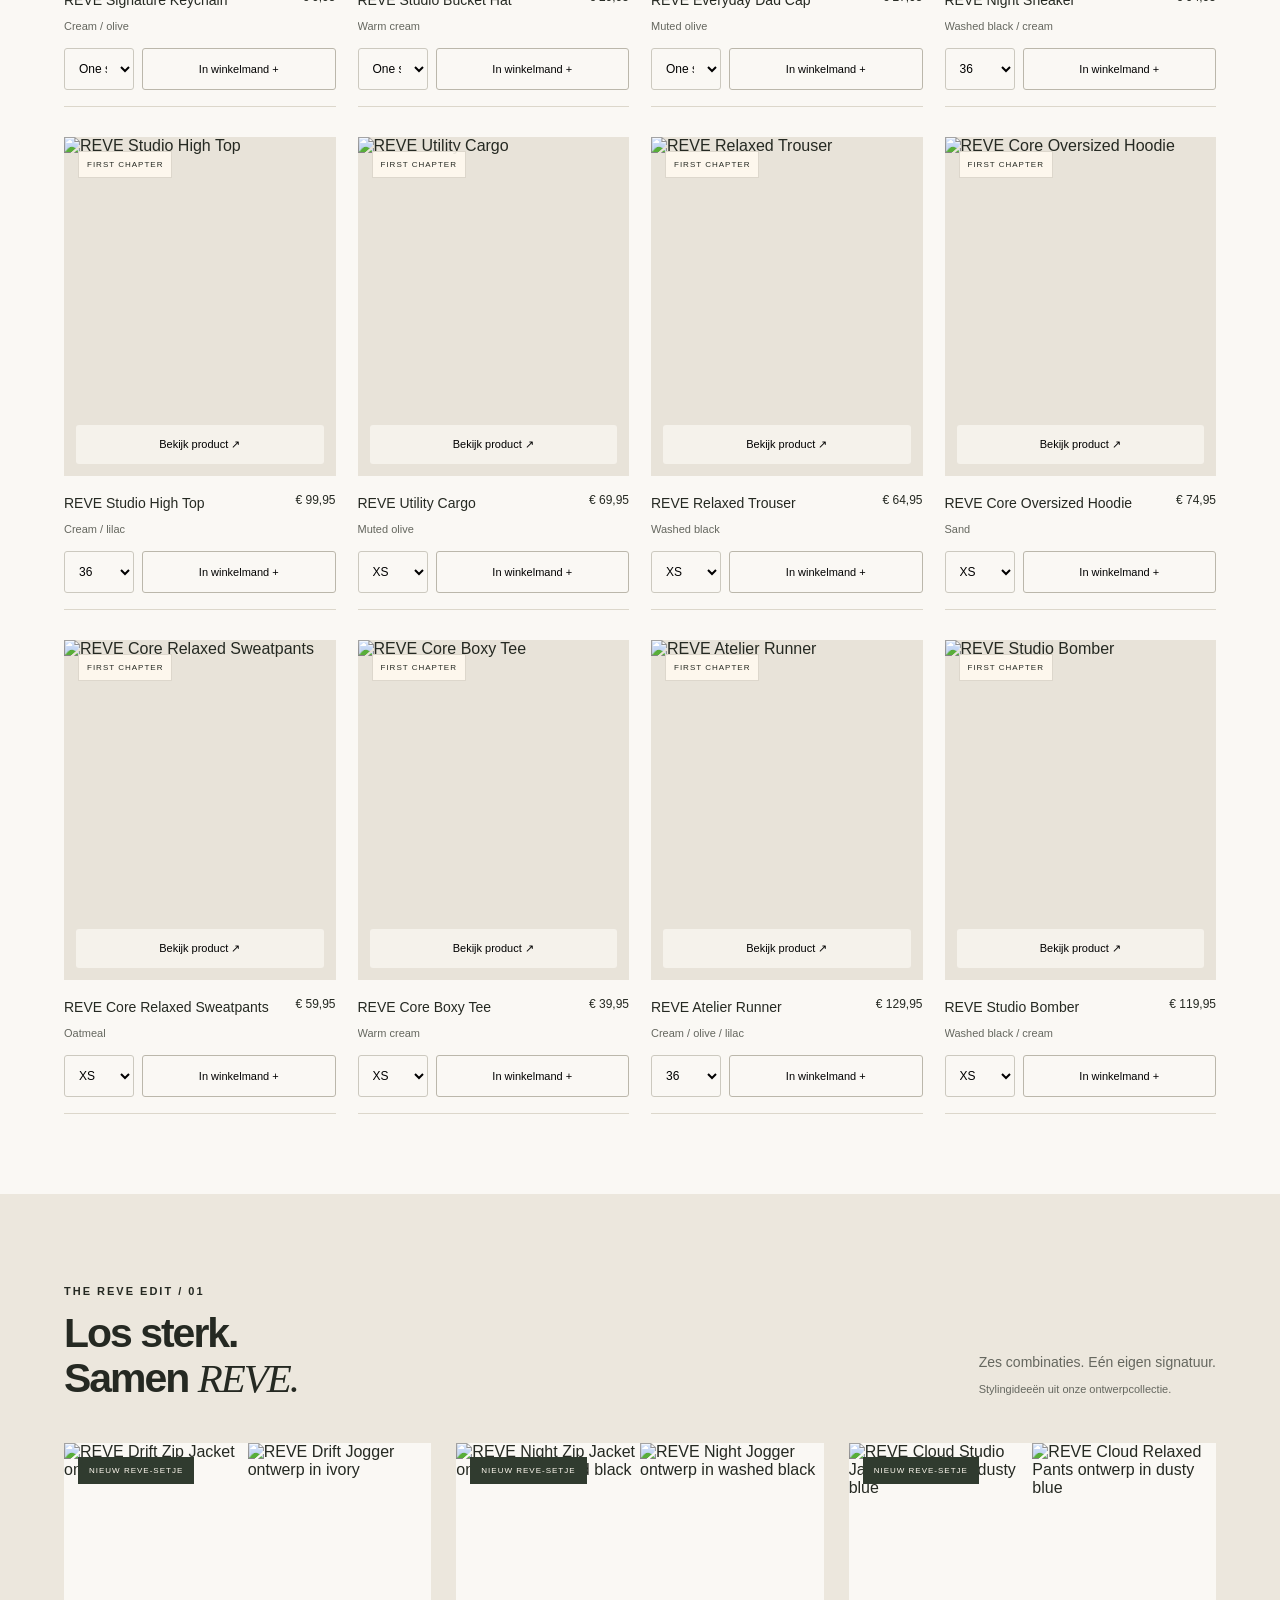
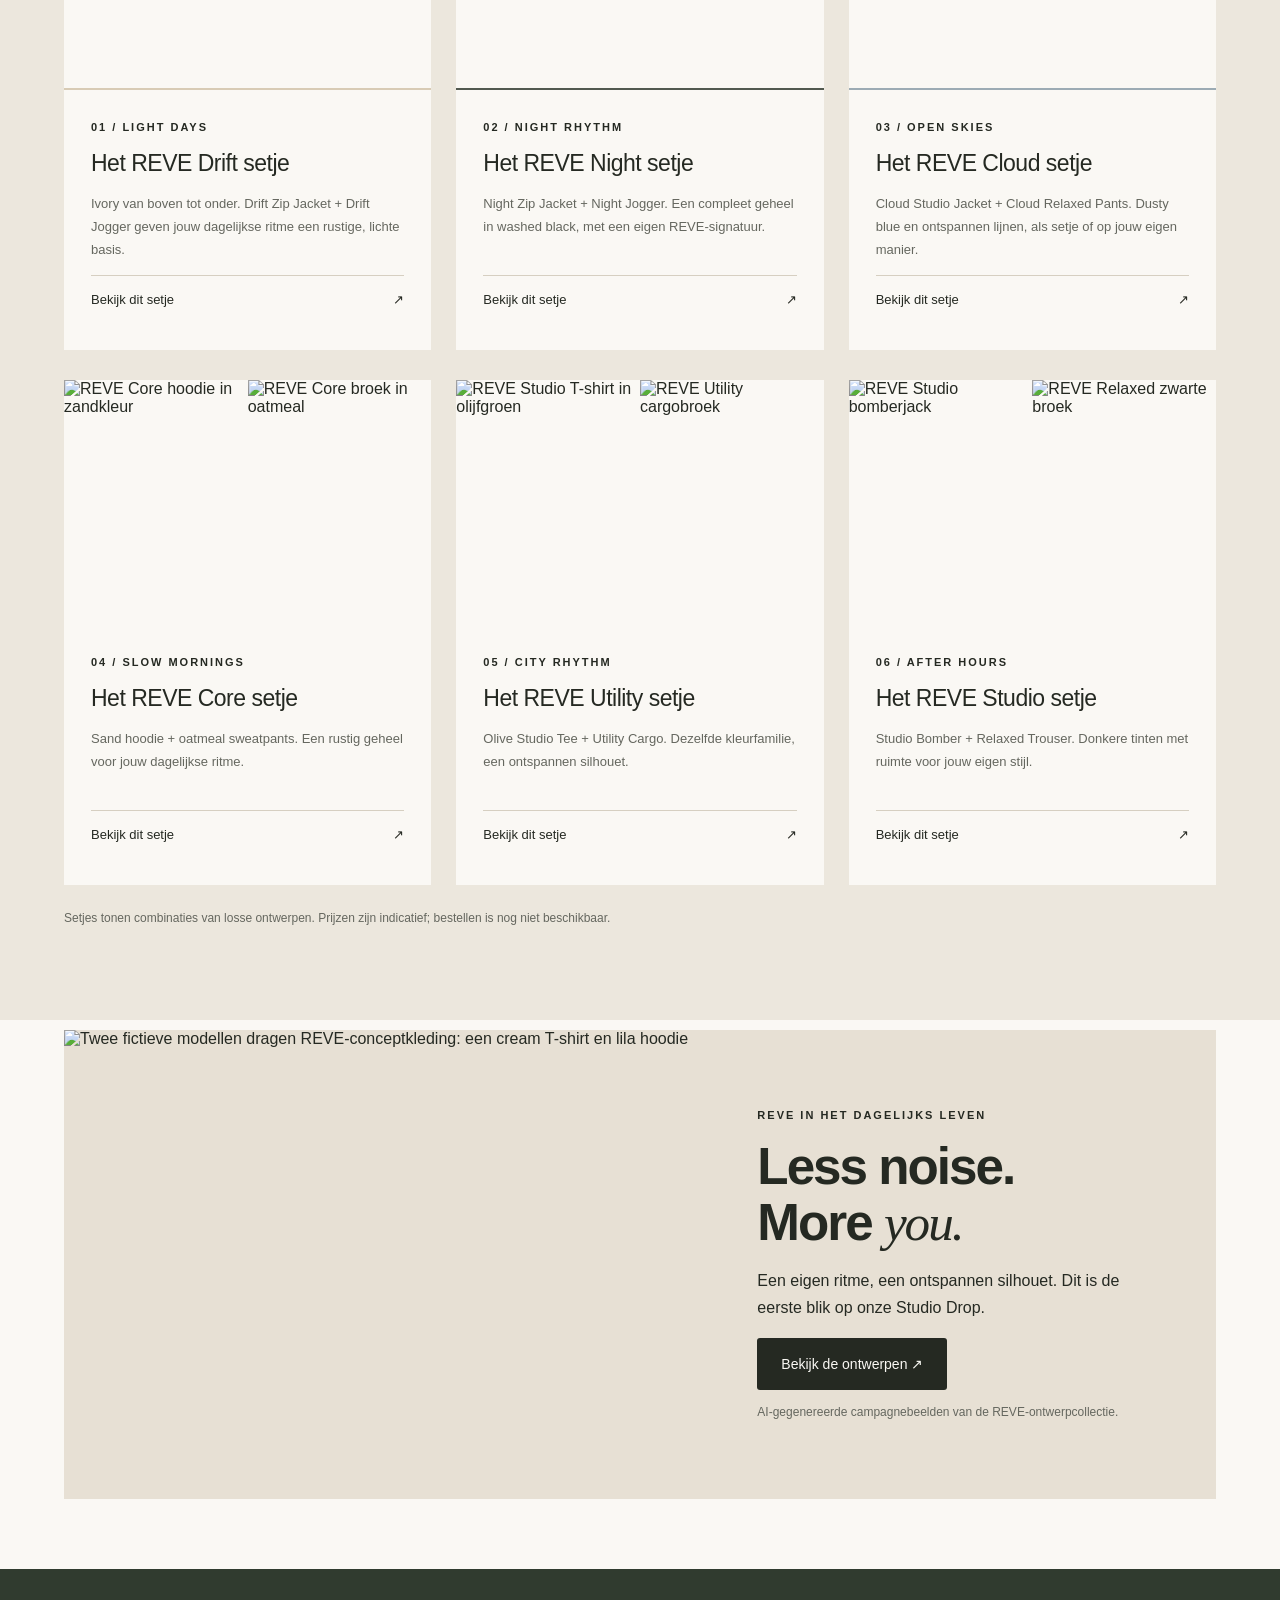
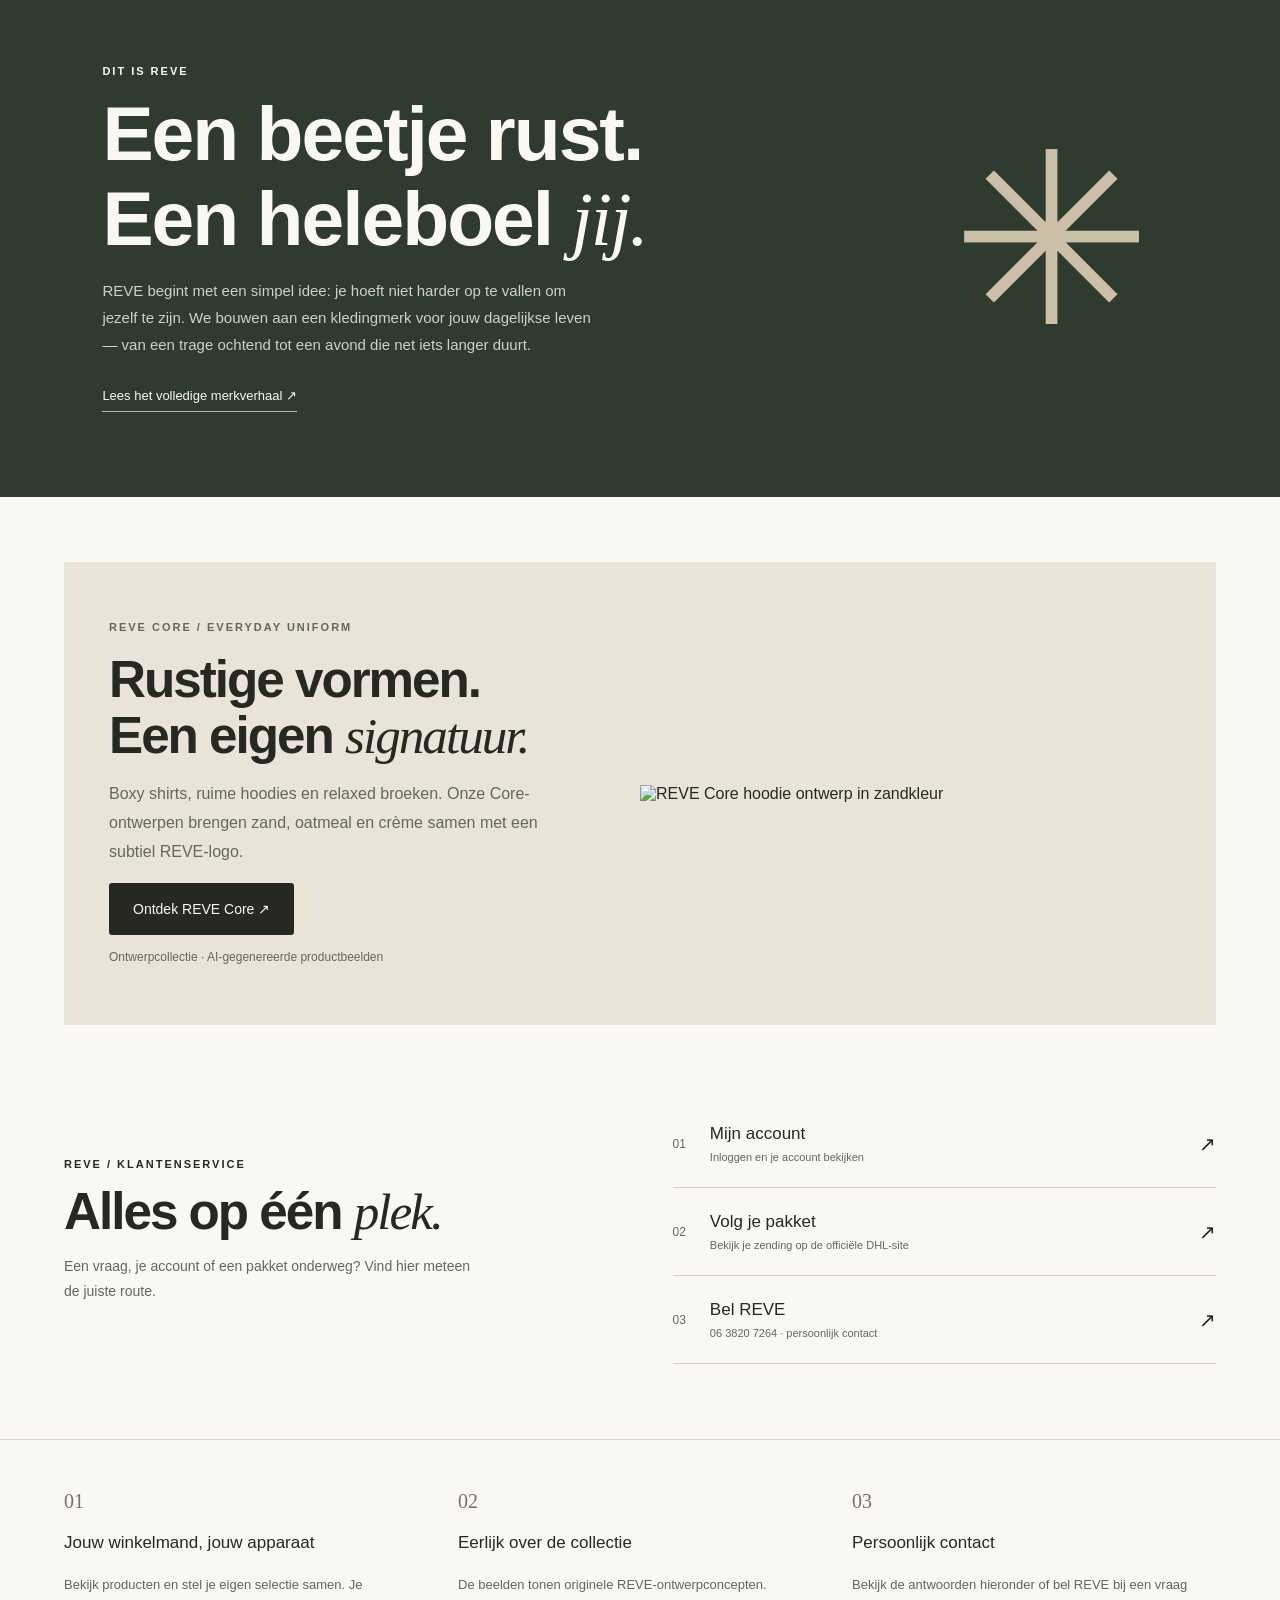
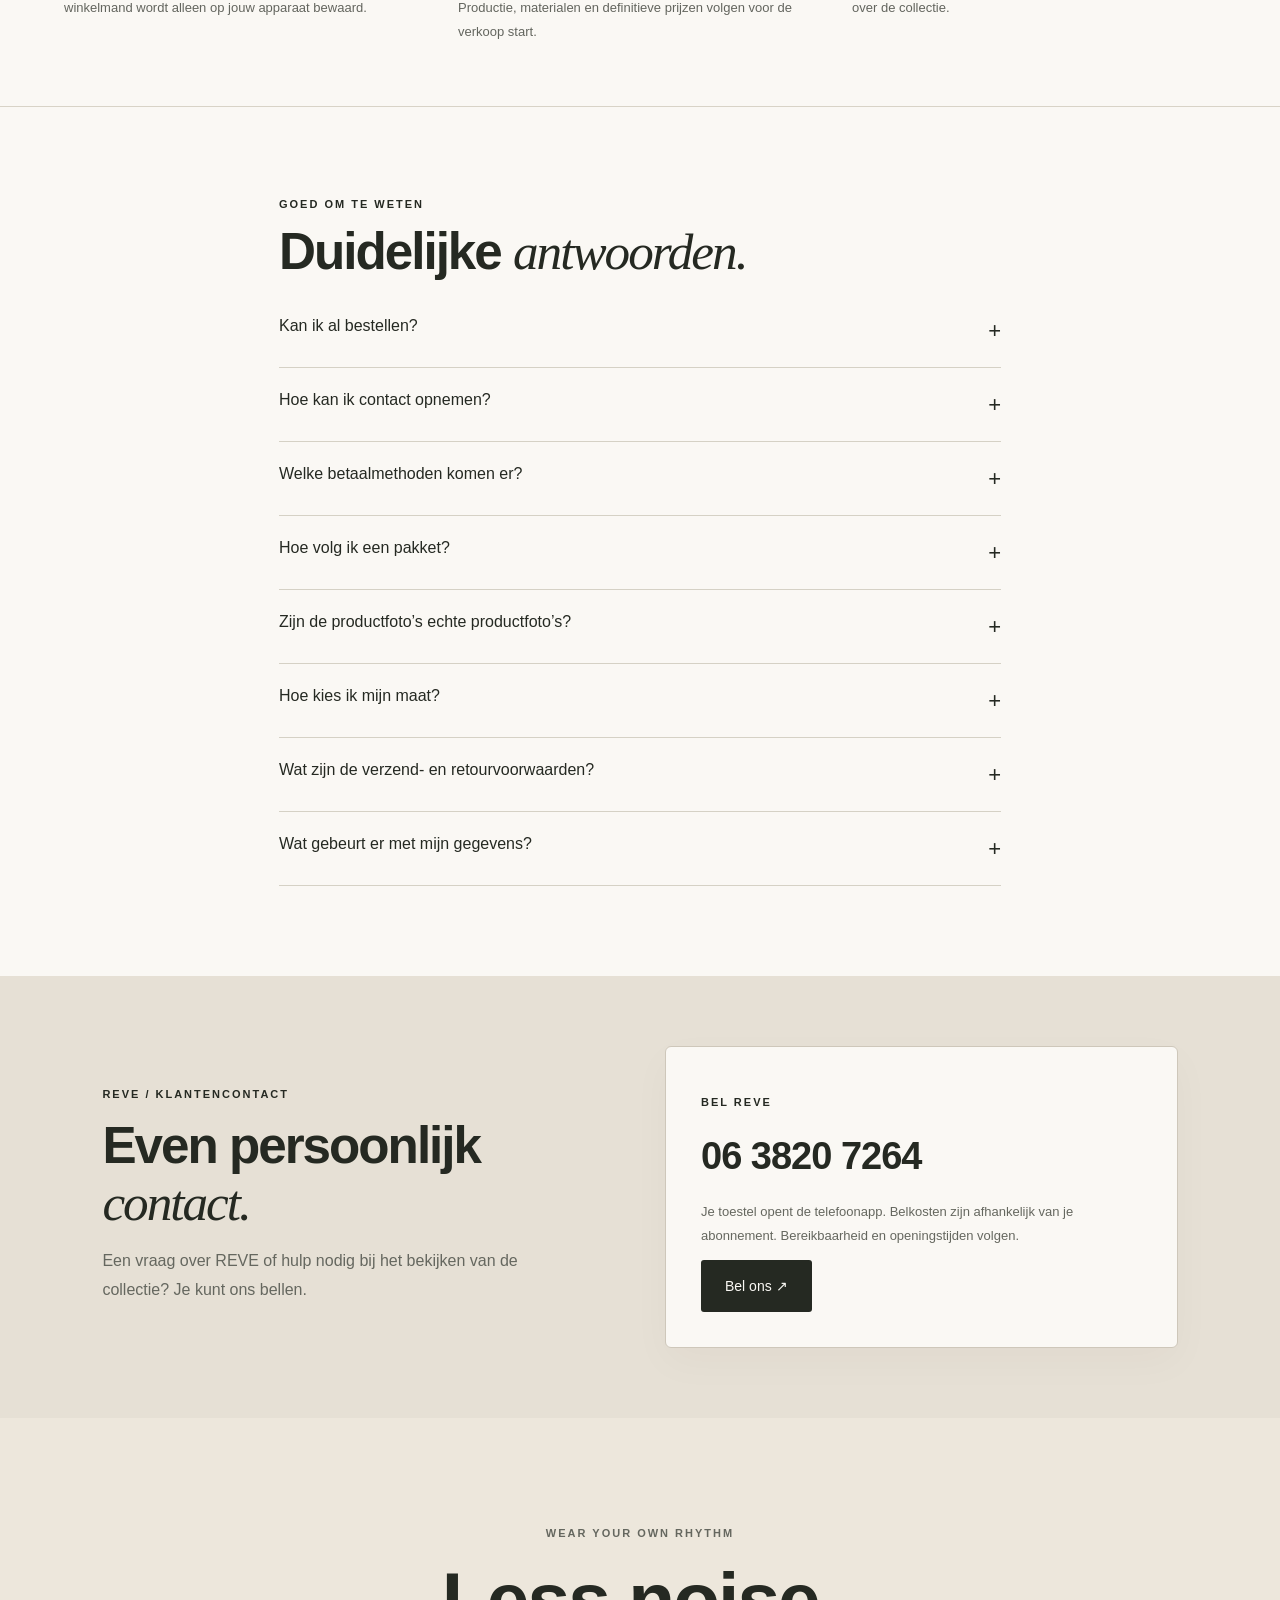
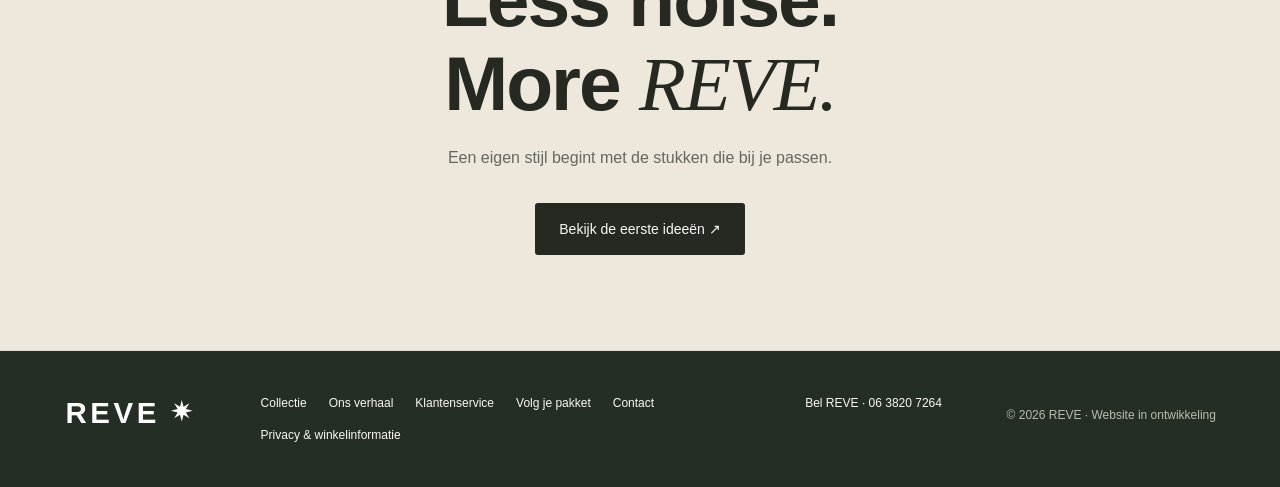
==== commit 65fdb4bd: "Expand REVE brand collection with eight designs and six outfit combinations" ====
--- a/index.html
+++ b/index.html
@@ -3,14 +3,14 @@
 <head><meta charset="utf-8"><meta name="viewport" content="width=device-width, initial-scale=1"><meta name="theme-color" content="#f4f1ea"><meta name="description" content="REVE — kleding voor jouw eigen ritme. Ontdek de eerste conceptcollectie."><link rel="icon" href="/favicon.svg"><title>REVE — Wear your own rhythm</title><link rel="stylesheet" href="styles.css"><script src="app.js" defer></script></head>
 <body class="storefront"><a class="skip-link" href="#collectie">Direct naar de collectie</a>
 <div class="announcement">REVE — FIRST CHAPTER / Ontdek onze ontwerpcollectie</div>
-<header><a class="logo" href="#" aria-label="REVE home"><img class="brand-logo" src="/reve-logo.svg" alt="REVE"></a><nav aria-label="Hoofdnavigatie"><a href="#collectie">Collectie</a><a href="/about.html">Over REVE</a><a href="#vragen">Veelgestelde vragen</a><a href="#contact">Contact</a><a href="/track.html">Volg je pakket</a><a id="account-link" href="/account">Inloggen</a></nav><button id="open-cart" class="cart-button" aria-haspopup="dialog">Winkelmand <span id="cart-count">0</span></button></header>
+<header><a class="logo" href="#" aria-label="REVE home"><img class="brand-logo" src="/reve-logo.svg" alt="REVE"></a><nav aria-label="Hoofdnavigatie"><a href="#collectie">Collectie</a><a href="#looks">REVE setjes</a><a href="/about.html">Over REVE</a><a href="#vragen">Veelgestelde vragen</a><a href="#contact">Contact</a><a href="/track.html">Volg je pakket</a><a id="account-link" href="/account">Inloggen</a></nav><button id="open-cart" class="cart-button" aria-haspopup="dialog">Winkelmand <span id="cart-count">0</span></button></header>
 <main>
-<section class="hero"><div class="hero-copy"><p class="eyebrow">REVE / STUDIO + CORE</p><h1>Jouw stijl.<br>Jouw <em>ritme.</em></h1><p>Kleding die met je meegaat. Rustige kleuren, ontspannen vormen en ruimte om jezelf te zijn.</p><a class="button dark" href="#collectie">Ontdek de collectie <span>↗</span></a><a class="hero-secondary" href="/about.html">Het verhaal achter REVE ↗</a><p class="small">Ontwerpcollectie / Studio + Core / 2026</p></div><div class="hero-art campaign-hero"><img src="/reve-lifestyle.png" alt="Fictieve modellen in cream en lila REVE-conceptkleding" fetchpriority="high"><span class="campaign-caption">REVE STUDIO / CONCEPT DROP 01</span></div></section>
+<section class="hero"><div class="hero-copy"><p class="eyebrow">REVE / STUDIO + CORE</p><h1>Een eigen stijl.<br>Helemaal <em>REVE.</em></h1><p>Kleding die met je meegaat. Rustige kleuren, ontspannen vormen en ruimte om jezelf te zijn.</p><a class="button dark" href="#collectie">Ontdek de collectie <span>↗</span></a><a class="hero-secondary" href="/about.html">Het verhaal achter REVE ↗</a><p class="small">Ontwerpcollectie / Studio + Core / 2026</p></div><div class="hero-art campaign-hero"><img src="/reve-lifestyle.png" alt="Fictieve modellen in cream en lila REVE-conceptkleding" fetchpriority="high"><span class="campaign-caption">REVE STUDIO / CONCEPT DROP 01</span></div></section>
 <section class="service-strip" aria-label="REVE service"><a href="#contact"><span aria-hidden="true">↗</span><div><strong>Persoonlijk bereikbaar</strong><small>Bel REVE bij vragen</small></div></a><a href="/track.html"><span aria-hidden="true">↗</span><div><strong>Volg je DHL-pakket</strong><small>Met jouw echte verzendcode</small></div></a><a href="/account"><span aria-hidden="true">↗</span><div><strong>Jouw eigen account</strong><small>Inloggen via ChatGPT</small></div></a></section><div class="ticker" aria-hidden="true">LESS NOISE. MORE YOU. <span>✳</span> REVE EVERYDAY <span>✳</span> WEAR YOUR OWN RHYTHM <span>✳</span></div>
-<section class="category-edit" aria-labelledby="edit-title"><div class="edit-heading"><div><p class="eyebrow">JOUW DAG. JOUW SELECTIE.</p><h2 id="edit-title">Vind jouw <em>essentials.</em></h2></div><a href="#collectie">De hele collectie ↗</a></div><div class="edit-grid"><a class="edit-tile" href="#collectie" data-discover="core"><img src="/core-sand-hoodie.png" alt="REVE Core: REVE-ontwerpconcept" loading="lazy"><div><span>Rustige basics</span><h3>REVE Core <b aria-hidden="true">↗</b></h3></div></a><a class="edit-tile" href="#collectie" data-discover="schoenen"><img src="/atelier-runner.png" alt="Schoenen: REVE-ontwerpconcept" loading="lazy"><div><span>Een eigen stap</span><h3>Schoenen <b aria-hidden="true">↗</b></h3></div></a><a class="edit-tile" href="#collectie" data-discover="petjes"><img src="/olive-cap.png" alt="Petjes: REVE-ontwerpconcept" loading="lazy"><div><span>De finishing touch</span><h3>Petjes <b aria-hidden="true">↗</b></h3></div></a><a class="edit-tile" href="#collectie" data-discover="broeken"><img src="/olive-cargo.png" alt="Broeken: REVE-ontwerpconcept" loading="lazy"><div><span>Ruimte om te bewegen</span><h3>Broeken <b aria-hidden="true">↗</b></h3></div></a></div></section><section id="collectie" class="collection"><div class="section-heading"><div><p class="eyebrow">REVE / ONTWERPCOLLECTIE 01</p><h2>Gemaakt voor jouw <em>ritme.</em></h2></div><p>Studio. Core. Everyday.</p></div><div class="launch-note"><span class="launch-dot" aria-hidden="true"></span><div><strong>De eerste collectie krijgt vorm.</strong><p>Bekijk onze ontwerpen en stel je selectie samen. Beelden en prijzen zijn concepten; bestellen en betalen zijn nog niet beschikbaar.</p></div><a href="#vragen">Meer informatie ↗</a></div><div class="filters" role="group" aria-label="Filter collectie"><button class="active" data-filter="all" aria-pressed="true">Alles</button><button data-filter="shirts" aria-pressed="false">T-shirts</button><button data-filter="hoodies" aria-pressed="false">Hoodies</button><button data-filter="core" aria-pressed="false">REVE Core</button><button data-filter="jassen" aria-pressed="false">Jassen</button><button data-filter="broeken" aria-pressed="false">Broeken</button><button data-filter="petjes" aria-pressed="false">Petjes</button><button data-filter="schoenen" aria-pressed="false">Schoenen</button><button data-filter="accessoires" aria-pressed="false">Accessoires</button></div><div class="catalog-controls"><div class="audience-picker"><label for="audience">Voor wie?</label><select id="audience"><option value="all">Iedereen</option><option value="dames">Dames</option><option value="heren">Heren</option><option value="unisex">Unisex</option><option value="jongens">Jongens</option><option value="meisjes">Meisjes</option></select></div><div class="collection-tools"><label>Zoek in de collectie<input id="search" type="search" placeholder="Zoek een kledingstuk…" autocomplete="off"></label><label>Sorteer op<select id="sort"><option value="featured">Onze selectie</option><option value="low">Prijs: laag naar hoog</option><option value="high">Prijs: hoog naar laag</option><option value="name">Naam: A–Z</option></select></label></div></div><p id="result-count" class="concept-note" role="status"></p><div id="products" class="product-grid"></div><noscript><p>Schakel JavaScript in om de collectie en winkelmand te gebruiken.</p></noscript></section>
-<section class="lifestyle"><img src="/reve-lifestyle.png" alt="Twee fictieve modellen dragen REVE-conceptkleding: een cream T-shirt en lila hoodie" loading="lazy"><div><p class="eyebrow">REVE IN HET DAGELIJKS LEVEN</p><h2>Less noise.<br>More <em>you.</em></h2><p>Een eigen ritme, een ontspannen silhouet. Dit is de eerste blik op onze Studio Drop.</p><a class="button dark" href="#collectie">Bekijk de ontwerpen ↗</a><p class="concept-note">AI-gegenereerde campagnebeelden van de REVE-ontwerpcollectie.</p></div></section><section id="verhaal" class="story"><p class="eyebrow">DIT IS REVE</p><h2>Een beetje rust.<br>Een heleboel <em>jij.</em></h2><p>REVE begint met een simpel idee: je hoeft niet harder op te vallen om jezelf te zijn. We bouwen aan een kledingmerk voor jouw dagelijkse leven — van een trage ochtend tot een avond die net iets langer duurt.</p><a href="/about.html">Lees het volledige merkverhaal ↗</a><span class="story-symbol" aria-hidden="true">✳</span></section>
+<section class="category-edit" aria-labelledby="edit-title"><div class="edit-heading"><div><p class="eyebrow">JOUW DAG. JOUW SELECTIE.</p><h2 id="edit-title">Ontdek jouw <em>REVE.</em></h2></div><a href="#collectie">De hele collectie ↗</a></div><div class="edit-grid"><a class="edit-tile" href="#collectie" data-discover="core"><img src="/core-sand-hoodie.png" alt="REVE Core: REVE-ontwerpconcept" loading="lazy"><div><span>Rustige basics</span><h3>REVE Core <b aria-hidden="true">↗</b></h3></div></a><a class="edit-tile" href="#collectie" data-discover="schoenen"><img src="/atelier-runner.png" alt="Schoenen: REVE-ontwerpconcept" loading="lazy"><div><span>Een eigen stap</span><h3>Schoenen <b aria-hidden="true">↗</b></h3></div></a><a class="edit-tile" href="#collectie" data-discover="petjes"><img src="/olive-cap.png" alt="Petjes: REVE-ontwerpconcept" loading="lazy"><div><span>De finishing touch</span><h3>Petjes <b aria-hidden="true">↗</b></h3></div></a><a class="edit-tile" href="#collectie" data-discover="broeken"><img src="/olive-cargo.png" alt="Broeken: REVE-ontwerpconcept" loading="lazy"><div><span>Ruimte om te bewegen</span><h3>Broeken <b aria-hidden="true">↗</b></h3></div></a></div></section><section id="collectie" class="collection"><div class="section-heading"><div><p class="eyebrow">REVE / ONTWERPCOLLECTIE 01</p><h2>Gemaakt voor jouw <em>ritme.</em></h2></div><p>Studio. Core. Everyday.</p></div><div class="collection-new"><span class="new-count" aria-hidden="true">08</span><div><p class="eyebrow">NIEUWE REVE-ONTWERPEN</p><h3>Nieuwe vormen. Eigen signatuur.</h3><p>Drie bijpassende setjes, een nieuwe knit en een eigen jeansontwerp.</p></div><div class="new-links"><a href="#collectie" data-discover="new">Bekijk de nieuwe ontwerpen ↗</a><a href="#looks">Ontdek de setjes ↗</a></div></div><div class="launch-note"><span class="launch-dot" aria-hidden="true"></span><div><strong>De eerste collectie krijgt vorm.</strong><p>Bekijk onze ontwerpen en stel je selectie samen. Beelden en prijzen zijn concepten; bestellen en betalen zijn nog niet beschikbaar.</p></div><a href="#vragen">Meer informatie ↗</a></div><div class="filters" role="group" aria-label="Filter collectie"><button class="active" data-filter="all" aria-pressed="true">Alles</button><button data-filter="new" aria-pressed="false">Nieuw</button><button data-filter="shirts" aria-pressed="false">T-shirts</button><button data-filter="hoodies" aria-pressed="false">Hoodies</button><button data-filter="knitwear" aria-pressed="false">Knitwear</button><button data-filter="core" aria-pressed="false">REVE Core</button><button data-filter="jassen" aria-pressed="false">Jassen</button><button data-filter="broeken" aria-pressed="false">Broeken</button><button data-filter="petjes" aria-pressed="false">Petjes</button><button data-filter="schoenen" aria-pressed="false">Schoenen</button><button data-filter="accessoires" aria-pressed="false">Accessoires</button></div><div class="catalog-controls"><div class="audience-picker"><label for="audience">Voor wie?</label><select id="audience"><option value="all">Iedereen</option><option value="dames">Dames</option><option value="heren">Heren</option><option value="unisex">Unisex</option><option value="jongens">Jongens</option><option value="meisjes">Meisjes</option></select></div><div class="collection-tools"><label>Zoek in de collectie<input id="search" type="search" placeholder="Zoek een kledingstuk…" autocomplete="off"></label><label>Sorteer op<select id="sort"><option value="featured">Onze selectie</option><option value="low">Prijs: laag naar hoog</option><option value="high">Prijs: hoog naar laag</option><option value="name">Naam: A–Z</option></select></label></div></div><p id="result-count" class="concept-note" role="status"></p><div id="products" class="product-grid"></div><noscript><p>Schakel JavaScript in om de collectie en winkelmand te gebruiken.</p></noscript></section>
+<section id="looks" class="reve-looks" aria-labelledby="looks-title"><div class="edit-heading"><div><p class="eyebrow">THE REVE EDIT / 01</p><h2 id="looks-title">Los sterk.<br>Samen <em>REVE.</em></h2></div><p>Zes combinaties. Eén eigen signatuur.<br><small>Stylingideeën uit onze ontwerpcollectie.</small></p></div><div class="looks-grid"><article class="look-card new-look drift"><div class="look-images"><span class="look-new">NIEUW REVE-SETJE</span><img src="/ivory-zip-jacket.png" alt="REVE Drift Zip Jacket ontwerp in ivory" loading="lazy"><img src="/ivory-tracksuit-pants.png" alt="REVE Drift Jogger ontwerp in ivory" loading="lazy"></div><div class="look-copy"><span class="eyebrow">01 / LIGHT DAYS</span><h3>Het REVE Drift setje</h3><p>Ivory van boven tot onder. Drift Zip Jacket + Drift Jogger geven jouw dagelijkse ritme een rustige, lichte basis.</p><button class="look-open" data-look="ivory-zip-jacket,ivory-tracksuit-pants">Bekijk dit setje <span>↗</span></button></div></article><article class="look-card new-look night"><div class="look-images"><span class="look-new">NIEUW REVE-SETJE</span><img src="/black-zip-jacket.png" alt="REVE Night Zip Jacket ontwerp in washed black" loading="lazy"><img src="/black-tracksuit-pants.png" alt="REVE Night Jogger ontwerp in washed black" loading="lazy"></div><div class="look-copy"><span class="eyebrow">02 / NIGHT RHYTHM</span><h3>Het REVE Night setje</h3><p>Night Zip Jacket + Night Jogger. Een compleet geheel in washed black, met een eigen REVE-signatuur.</p><button class="look-open" data-look="black-zip-jacket,black-tracksuit-pants">Bekijk dit setje <span>↗</span></button></div></article><article class="look-card new-look cloud"><div class="look-images"><span class="look-new">NIEUW REVE-SETJE</span><img src="/blue-studio-jacket.png" alt="REVE Cloud Studio Jacket ontwerp in dusty blue" loading="lazy"><img src="/blue-studio-pants.png" alt="REVE Cloud Relaxed Pants ontwerp in dusty blue" loading="lazy"></div><div class="look-copy"><span class="eyebrow">03 / OPEN SKIES</span><h3>Het REVE Cloud setje</h3><p>Cloud Studio Jacket + Cloud Relaxed Pants. Dusty blue en ontspannen lijnen, als setje of op jouw eigen manier.</p><button class="look-open" data-look="blue-studio-jacket,blue-studio-pants">Bekijk dit setje <span>↗</span></button></div></article><article class="look-card"><div class="look-images"><img src="/core-sand-hoodie.png" alt="REVE Core hoodie in zandkleur" loading="lazy"><img src="/core-sweatpants.png" alt="REVE Core broek in oatmeal" loading="lazy"></div><div class="look-copy"><span class="eyebrow">04 / SLOW MORNINGS</span><h3>Het REVE Core setje</h3><p>Sand hoodie + oatmeal sweatpants. Een rustig geheel voor jouw dagelijkse ritme.</p><button class="look-open" data-look="core-sand-hoodie,core-sweatpants">Bekijk dit setje <span>↗</span></button></div></article><article class="look-card"><div class="look-images"><img src="/olive-tee.png" alt="REVE Studio T-shirt in olijfgroen" loading="lazy"><img src="/olive-cargo.png" alt="REVE Utility cargobroek" loading="lazy"></div><div class="look-copy"><span class="eyebrow">05 / CITY RHYTHM</span><h3>Het REVE Utility setje</h3><p>Olive Studio Tee + Utility Cargo. Dezelfde kleurfamilie, een ontspannen silhouet.</p><button class="look-open" data-look="olive-tee,olive-cargo">Bekijk dit setje <span>↗</span></button></div></article><article class="look-card"><div class="look-images"><img src="/studio-bomber.png" alt="REVE Studio bomberjack" loading="lazy"><img src="/black-trouser.png" alt="REVE Relaxed zwarte broek" loading="lazy"></div><div class="look-copy"><span class="eyebrow">06 / AFTER HOURS</span><h3>Het REVE Studio setje</h3><p>Studio Bomber + Relaxed Trouser. Donkere tinten met ruimte voor jouw eigen stijl.</p><button class="look-open" data-look="studio-bomber,black-trouser">Bekijk dit setje <span>↗</span></button></div></article></div><p class="concept-note">Setjes tonen combinaties van losse ontwerpen. Prijzen zijn indicatief; bestellen is nog niet beschikbaar.</p></section><section class="lifestyle"><img src="/reve-lifestyle.png" alt="Twee fictieve modellen dragen REVE-conceptkleding: een cream T-shirt en lila hoodie" loading="lazy"><div><p class="eyebrow">REVE IN HET DAGELIJKS LEVEN</p><h2>Less noise.<br>More <em>you.</em></h2><p>Een eigen ritme, een ontspannen silhouet. Dit is de eerste blik op onze Studio Drop.</p><a class="button dark" href="#collectie">Bekijk de ontwerpen ↗</a><p class="concept-note">AI-gegenereerde campagnebeelden van de REVE-ontwerpcollectie.</p></div></section><section id="verhaal" class="story"><p class="eyebrow">DIT IS REVE</p><h2>Een beetje rust.<br>Een heleboel <em>jij.</em></h2><p>REVE begint met een simpel idee: je hoeft niet harder op te vallen om jezelf te zijn. We bouwen aan een kledingmerk voor jouw dagelijkse leven — van een trage ochtend tot een avond die net iets langer duurt.</p><a href="/about.html">Lees het volledige merkverhaal ↗</a><span class="story-symbol" aria-hidden="true">✳</span></section>
 <section class="core-feature"><div><p class="eyebrow">REVE CORE / EVERYDAY UNIFORM</p><h2>Rustige vormen.<br>Een eigen <em>signatuur.</em></h2><p>Boxy shirts, ruime hoodies en relaxed broeken. Onze Core-ontwerpen brengen zand, oatmeal en crème samen met een subtiel REVE-logo.</p><a class="button dark" href="#collectie" id="show-core">Ontdek REVE Core ↗</a><p class="concept-note">Ontwerpcollectie · AI-gegenereerde productbeelden</p></div><img src="/core-sand-hoodie.png" alt="REVE Core hoodie ontwerp in zandkleur" loading="lazy"></section><section id="service" class="service-center"><div><p class="eyebrow">REVE / KLANTENSERVICE</p><h2>Alles op één <em>plek.</em></h2><p>Een vraag, je account of een pakket onderweg? Vind hier meteen de juiste route.</p></div><div class="service-links"><a href="/account"><span>01</span><div><h3>Mijn account</h3><p>Inloggen en je account bekijken</p></div><b aria-hidden="true">↗</b></a><a href="/track.html"><span>02</span><div><h3>Volg je pakket</h3><p>Bekijk je zending op de officiële DHL-site</p></div><b aria-hidden="true">↗</b></a><a href="tel:+31638207264"><span>03</span><div><h3>Bel REVE</h3><p>06 3820 7264 · persoonlijk contact</p></div><b aria-hidden="true">↗</b></a></div></section><section class="store-info"><div><span>01</span><h3>Jouw winkelmand, jouw apparaat</h3><p>Bekijk producten en stel je eigen selectie samen. Je winkelmand wordt alleen op jouw apparaat bewaard.</p></div><div><span>02</span><h3>Eerlijk over de collectie</h3><p>De beelden tonen originele REVE-ontwerpconcepten. Productie, materialen en definitieve prijzen volgen voor de verkoop start.</p></div><div><span>03</span><h3>Persoonlijk contact</h3><p>Bekijk de antwoorden hieronder of bel REVE bij een vraag over de collectie.</p></div></section><section id="vragen" class="faq"><p class="eyebrow">GOED OM TE WETEN</p><h2>Duidelijke <em>antwoorden.</em></h2><details><summary>Kan ik al bestellen?</summary><p>REVE is in ontwikkeling. Je kunt de collectie bekijken en je winkelmand samenstellen, maar nog geen bestelling plaatsen of betalen. Zodra bestellen beschikbaar is, moet je eerst inloggen met je ChatGPT-account.</p></details><details><summary>Hoe kan ik contact opnemen?</summary><p>Bel <a href="tel:+31638207264">06 3820 7264</a> bij vragen over REVE. Er zijn nog geen vaste openingstijden gepubliceerd.</p></details><details><summary>Welke betaalmethoden komen er?</summary><p>We willen Mollie aansluiten voor iDEAL en kaarten. Deze betaalmethoden zijn nog niet actief; je kunt nu nog niet afrekenen.</p></details><details><summary>Hoe volg ik een pakket?</summary><p>Ga naar <a href="/track.html">Volg je pakket</a>. Met je DHL-zendingsnummer en postcode bekijk je de actuele status bij DHL. REVE moet de verzendcode na het aanmelden van het pakket aan jou doorgeven.</p></details><details><summary>Zijn de productfoto’s echte productfoto’s?</summary><p>De huidige collectie gebruikt AI-gegenereerde ontwerpbeelden. Ze tonen onze ideeën, geen gefotografeerde voorraad. Echte productfoto’s, materialen en pasvormgegevens worden bevestigd voordat verkoop mogelijk wordt.</p></details><details><summary>Hoe kies ik mijn maat?</summary><p>Open een product voor de beschikbare maten. De definitieve afmetingen en pasvorm voegen we toe zodra de echte producten bekend zijn.</p></details><details><summary>Wat zijn de verzend- en retourvoorwaarden?</summary><p>Deze worden vastgesteld voor de winkel opent. Er zijn op dit moment nog geen bestellingen, verzendkosten of retourtermijnen.</p></details><details><summary>Wat gebeurt er met mijn gegevens?</summary><p>Je winkelmand blijft op je eigen apparaat. De eigenaar kan producten en foto’s online opslaan via een beveiligde beheeromgeving. We vragen geen adres- of betaalgegevens. Je kunt zonder login rondkijken. Voor bestellen gebruiken we je ChatGPT-login; REVE bewaart geen wachtwoord.</p></details></section><section id="contact" class="contact-panel"><div><p class="eyebrow">REVE / KLANTENCONTACT</p><h2>Even persoonlijk<br><em>contact.</em></h2><p>Een vraag over REVE of hulp nodig bij het bekijken van de collectie? Je kunt ons bellen.</p></div><div class="contact-card"><p class="eyebrow">BEL REVE</p><a class="contact-number" href="tel:+31638207264">06 3820 7264</a><p>Je toestel opent de telefoonapp. Belkosten zijn afhankelijk van je abonnement. Bereikbaarheid en openingstijden volgen.</p><a class="button dark" href="tel:+31638207264">Bel ons ↗</a></div></section><section class="next"><p class="eyebrow">WEAR YOUR OWN RHYTHM</p><h2>Less noise.<br>More <em>REVE.</em></h2><p>Een eigen stijl begint met de stukken die bij je passen.</p><a class="button dark" href="#collectie">Bekijk de eerste ideeën ↗</a></section>
 </main><footer><a class="logo" href="#"><img class="brand-logo" src="/reve-logo.svg" alt="REVE"></a><div class="footer-nav"><a href="#collectie">Collectie</a><a href="/about.html">Ons verhaal</a><a href="#vragen">Klantenservice</a><a href="/track.html">Volg je pakket</a><a href="#contact">Contact</a><a href="#vragen">Privacy &amp; winkelinformatie</a></div><a href="tel:+31638207264">Bel REVE · 06 3820 7264</a><a id="admin-link" href="/admin.html" hidden>Beheer jouw winkel ↗</a><p>© <span id="year"></span> REVE · Website in ontwikkeling</p></footer>
 <dialog id="cart" aria-labelledby="cart-title"><div class="cart-heading"><h2 id="cart-title">Jouw winkelmand</h2><button id="close-cart" aria-label="Winkelmand sluiten">✕</button></div><p class="concept-note">Dit is een voorbeeldwinkelmand. Je kunt nog niet afrekenen.</p><div id="cart-items"></div><button id="clear-cart" class="continue">Winkelmand leegmaken</button><p class="concept-note">Prijzen zijn indicatief. Verzendkosten worden vastgesteld voordat bestellen mogelijk wordt.</p><div class="cart-total"><span>Producttotaal</span><strong id="cart-total">€ 0,00</strong></div><a id="checkout-login" class="button dark account-cta" href="/signin-with-chatgpt?return_to=%2Faccount" target="_top">Inloggen om te bestellen ↗</a><button id="checkout-unavailable" class="button dark checkout" disabled hidden>Bestellen binnenkort beschikbaar</button><p id="account-status" class="concept-note" role="status">Je kunt vrij rondkijken. Voor bestellen is een account verplicht.</p><p class="concept-note">Betalen wordt later aangesloten via Mollie. iDEAL en kaarten zijn nog niet actief. Er worden nu geen betalingen verwerkt.</p><a class="continue" href="tel:+31638207264">Een vraag? Bel REVE</a><button id="continue-shopping" class="continue">Verder kijken</button></dialog>
-<dialog id="product-dialog" aria-labelledby="product-title"><div class="cart-heading"><p class="eyebrow">REVE / FIRST CHAPTER</p><button id="close-product" aria-label="Product sluiten">✕</button></div><div id="product-content"></div></dialog><p id="status" class="toast" role="status" aria-live="polite"></p>
+<dialog id="look-dialog" aria-labelledby="look-title"><div class="cart-heading"><h2 id="look-title">Jouw REVE setje</h2><button id="close-look" aria-label="Setje sluiten">✕</button></div><p class="concept-note">Bekijk beide ontwerpen en kies per kledingstuk jouw maat.</p><div id="look-items"></div><p class="concept-note">Ontwerpbeelden · losse producten · bestellen nog niet beschikbaar</p></dialog><dialog id="product-dialog" aria-labelledby="product-title"><div class="cart-heading"><p class="eyebrow">REVE / FIRST CHAPTER</p><button id="close-product" aria-label="Product sluiten">✕</button></div><div id="product-content"></div></dialog><p id="status" class="toast" role="status" aria-live="polite"></p>
 </body></html>
--- a/styles.css
+++ b/styles.css
@@ -30,3 +30,15 @@
 /* REVE brand story */
 .about-hero{display:grid;grid-template-columns:1fr 1fr;background:#e9e4da;align-items:center}.about-hero>div{padding:70px 10%}.about-hero h1{font-size:clamp(46px,5.4vw,82px);letter-spacing:-3px;line-height:1.07}.about-hero p:not(.eyebrow){font-size:15px;line-height:1.9;color:var(--muted);max-width:460px}.about-hero>img{width:100%;height:660px;object-fit:cover}.about-hero .button{margin-top:16px}.about-intro{max-width:1250px;margin:auto;padding:90px 7%;display:grid;grid-template-columns:1fr 1.2fr;gap:0 65px}.about-intro>.eyebrow{grid-column:1/-1}.about-intro h2{font-size:clamp(42px,5vw,68px)}.about-intro>div p{font-size:15px;line-height:1.9;color:var(--muted);margin-top:16px}.about-manifesto{background:var(--ink);color:var(--paper);padding:90px 8%;text-align:center}.about-manifesto h2{font-size:clamp(44px,6vw,84px);line-height:1.12;margin:30px 0}.about-manifesto>p:last-child{font-size:12px;letter-spacing:2px;color:#c4b3dd}.about-values{max-width:1350px;padding:80px 5%;margin:auto}.about-values-grid{display:grid;grid-template-columns:repeat(3,1fr);gap:38px}.about-values article{border-top:1px solid #d1cbbd;padding-top:22px}.about-values article>span{font-size:11px;color:var(--muted)}.about-values h3{font-size:21px;font-weight:500;margin:23px 0 15px}.about-values p{font-size:14px;line-height:1.9;color:var(--muted)}.about-lines{max-width:1350px;margin:auto;padding:0 5%}.about-line{display:grid;grid-template-columns:1fr 1fr;background:#e8e2d6;align-items:center;margin-bottom:45px}.about-line>img{width:100%;height:550px;object-fit:cover}.about-line>div{padding:50px}.about-line p:not(.eyebrow){font-size:14px;line-height:1.9;color:var(--muted)}.about-line a{display:inline-block;margin-top:16px;font-size:12px;text-decoration:underline;text-underline-offset:5px}.about-line.reverse>img{grid-column:2;grid-row:1}.about-line.reverse>div{grid-column:1;grid-row:1}.about-development{display:grid;grid-template-columns:1fr 1fr;gap:65px;max-width:1200px;padding:55px 5% 80px;margin:auto}.about-development p{font-size:14px;line-height:1.9;color:var(--muted)}.about-development ol{list-style:none;counter-reset:chapter;margin:0;padding:0}.about-development li{counter-increment:chapter;border-top:1px solid #d1cbbd;padding:24px 0}.about-development li:before{content:'0' counter(chapter);display:block;font-size:11px;margin-bottom:14px;color:var(--muted)}.about-development strong{font-size:17px;font-weight:500}.about-contact{padding:75px 7%;text-align:center;background:#e8e2d6}.about-contact>p:not(.eyebrow){max-width:560px;margin:25px auto;line-height:1.9;color:var(--muted);font-size:14px}.about-text-link{display:block;margin:25px 0 0;font-size:12px;text-decoration:underline;text-underline-offset:5px}
 @media(max-width:750px){.about-hero{grid-template-columns:1fr}.about-hero>div{padding:45px 7%}.about-hero>img{height:380px}.about-hero h1{font-size:51px}.about-intro{grid-template-columns:1fr;padding:50px 7%;gap:5px}.about-values{padding:50px 7%}.about-values-grid{grid-template-columns:1fr;gap:22px}.about-values h3{margin-top:15px}.about-manifesto{padding:55px 7%}.about-line{grid-template-columns:1fr;margin-bottom:25px}.about-line>img{height:340px}.about-line>div{padding:28px}.about-line.reverse>img,.about-line.reverse>div{grid-column:auto;grid-row:auto}.about-development{grid-template-columns:1fr;padding:30px 7% 50px;gap:20px}.about-contact{padding:50px 7%}}
+
+/* REVE editorial collection */
+.storefront{--paper:#faf8f4;--ink:#252922}.storefront .hero{position:relative;display:block;background:#353b32;min-height:690px;isolation:isolate}.storefront .hero-art{position:absolute;inset:0;width:100%;height:100%;z-index:-2}.storefront .campaign-hero>img{width:100%;height:100%;object-fit:cover;object-position:center 38%}.storefront .hero:after{content:'';position:absolute;inset:0;background:linear-gradient(90deg,#10190fe6 0%,#11190f93 35%,#11190f00 75%);z-index:-1}.storefront .hero-copy{padding:115px 7% 90px;max-width:730px;color:#fffaf0}.storefront h1{font-size:clamp(60px,7.2vw,106px);font-weight:500;letter-spacing:-5px}.storefront .hero-copy>p:not(.eyebrow){color:#ece8dc}.storefront .hero-copy .dark{background:#faf8f4;color:#252922}.storefront .hero-copy .dark:hover{background:#e7dfcf}.storefront .hero-copy .small{border-color:#ffffff45}.storefront .campaign-caption{left:auto;right:28px;background:#faf8f4e6;color:#252922}.storefront .hero-secondary{color:#faf8f4}.storefront .ticker{background:#ded6c7}.storefront .collection{max-width:1550px}.storefront .product-art{border-radius:0}.storefront .tag{border:1px solid #ddd7cc;background:#fffaf0e6}.storefront .product-actions .add:hover{background:var(--ink)}.storefront .category-edit{padding-top:85px}.storefront .edit-tile{border-radius:0}.reve-looks{padding:80px 5%;background:#ece7dd}.reve-looks>.edit-heading,.looks-grid,.reve-looks>.concept-note{max-width:1350px;margin-left:auto;margin-right:auto}.reve-looks .edit-heading>p{font-size:14px;line-height:1.8;color:var(--muted)}.reve-looks .edit-heading small{font-size:11px}.looks-grid{display:grid;grid-template-columns:repeat(3,1fr);gap:25px}.look-card{background:var(--paper)}.look-images{display:grid;grid-template-columns:1fr 1fr;overflow:hidden}.look-images img{width:100%;aspect-ratio:3/4;object-fit:cover;transition:transform .3s}.look-card:hover img{transform:scale(1.025)}.look-copy{padding:27px}.look-copy h3{font-size:23px;font-weight:500;letter-spacing:-.5px;margin:15px 0}.look-copy p{font-size:13px;color:var(--muted);line-height:1.8;min-height:70px}.look-open{display:flex;align-items:center;justify-content:space-between;width:100%;padding:16px 0;background:none;border:0;border-top:1px solid #d6cfc1;color:var(--ink);font-size:13px;text-align:left}.look-open:hover{text-decoration:underline;text-underline-offset:4px}.reve-looks>.concept-note{margin-top:24px}#look-dialog{max-width:650px;padding:30px}.look-product{display:flex;align-items:center;gap:24px;width:100%;text-align:left;border:0;border-top:1px solid #d6cfc1;background:transparent;padding:20px 0;color:var(--ink)}.look-product>img{width:100px;height:125px;object-fit:cover}.look-product strong,.look-product small,.look-product>span>span{display:block}.look-product strong{font-size:16px;font-weight:500}.look-product small{margin:12px 0;color:var(--muted)}.look-product>span>span{font-size:12px;text-decoration:underline;text-underline-offset:4px}.storefront .story{background:#303b2f}.storefront .story-symbol{color:#cbbfa7}.storefront footer{background:#252e24}.storefront .launch-note{background:#f3efe6}.storefront .faq details{padding:20px 0}.storefront .service-strip strong{font-size:13px}.storefront .next{background:#ede7dc}
+@media(max-width:900px){.looks-grid{gap:15px}.look-copy{padding:20px}.look-copy h3{font-size:20px}.storefront .hero-copy{padding-left:6%}}
+@media(max-width:750px){.storefront .hero{min-height:650px}.storefront .hero-copy{padding:260px 7% 50px;max-width:none}.storefront .hero:after{background:linear-gradient(0deg,#10190ff2,#10190f75 65%,#10190f12)}.storefront .hero-art,.storefront .campaign-hero>img{height:100%}.storefront h1{font-size:58px;letter-spacing:-3px}.storefront .campaign-caption{display:none}.storefront .category-edit{padding-top:48px}.reve-looks{padding:48px 5%}.looks-grid{grid-template-columns:1fr}.look-images img{aspect-ratio:1;max-height:300px}.look-copy p{min-height:0}.look-copy{padding:24px}.look-copy h3{font-size:24px}.storefront .hero-copy .small{font-size:10px}.storefront .hero-copy .button{width:100%;max-width:310px}.storefront .hero-secondary{margin-bottom:18px}}
+@media(prefers-reduced-motion:reduce){html{scroll-behavior:auto}*,*:before,*:after{transition:none!important}}
+
+/* REVE Drift, Night and Cloud collection */
+.collection-new{display:flex;align-items:center;gap:30px;padding:30px 32px;margin:30px 0 24px;background:#303b2f;color:#faf8f4}.new-count{font-family:Georgia,serif;font-size:72px;line-height:1;color:#d7cbb5}.collection-new .eyebrow{margin:0 0 12px;font-size:9px;color:#d7cbb5}.collection-new h3{font-size:24px;font-weight:500;letter-spacing:-.6px;margin:0 0 10px}.collection-new p:not(.eyebrow){font-size:12px;line-height:1.7;color:#d5d7ce;margin:0}.new-links{display:grid;gap:16px;margin-left:auto;flex-shrink:0}.new-links a{font-size:11px;text-decoration:underline;text-underline-offset:5px}.new-links a:hover{color:#d7cbb5}.storefront .tag-new{background:#303b2f;color:#fffaf0;border-color:#303b2f}.new-look .look-images{position:relative}.look-new{position:absolute;top:14px;left:14px;z-index:1;font-size:8px;letter-spacing:1px;background:#303b2f;color:#fffaf0;padding:9px 11px}.new-look .look-copy{border-top:2px solid #d8cbb5}.new-look.night .look-copy{border-top-color:#51594f}.new-look.cloud .look-copy{border-top-color:#9cabb4}.looks-grid{row-gap:30px}
+@media(max-width:900px){.collection-new{gap:22px;padding:26px}.new-count{font-size:58px}.collection-new h3{font-size:21px}.new-links{flex-shrink:1;max-width:165px;line-height:1.7}.look-new{top:10px;left:10px;font-size:7px;padding:8px}}
+@media(max-width:750px){.collection-new{display:grid;grid-template-columns:auto 1fr;gap:18px;padding:24px}.new-count{font-size:60px}.collection-new h3{font-size:22px}.new-links{grid-column:1/-1;display:flex;flex-wrap:wrap;gap:16px 24px;margin:2px 0 0;max-width:none}.look-new{font-size:8px;padding:9px 11px}.looks-grid{row-gap:24px}}
+@media(max-width:450px){.collection-new{grid-template-columns:1fr;gap:15px}.new-count{display:none}.collection-new h3{font-size:24px}.new-links{display:grid;gap:13px}.collection-new p:not(.eyebrow){font-size:12px}}
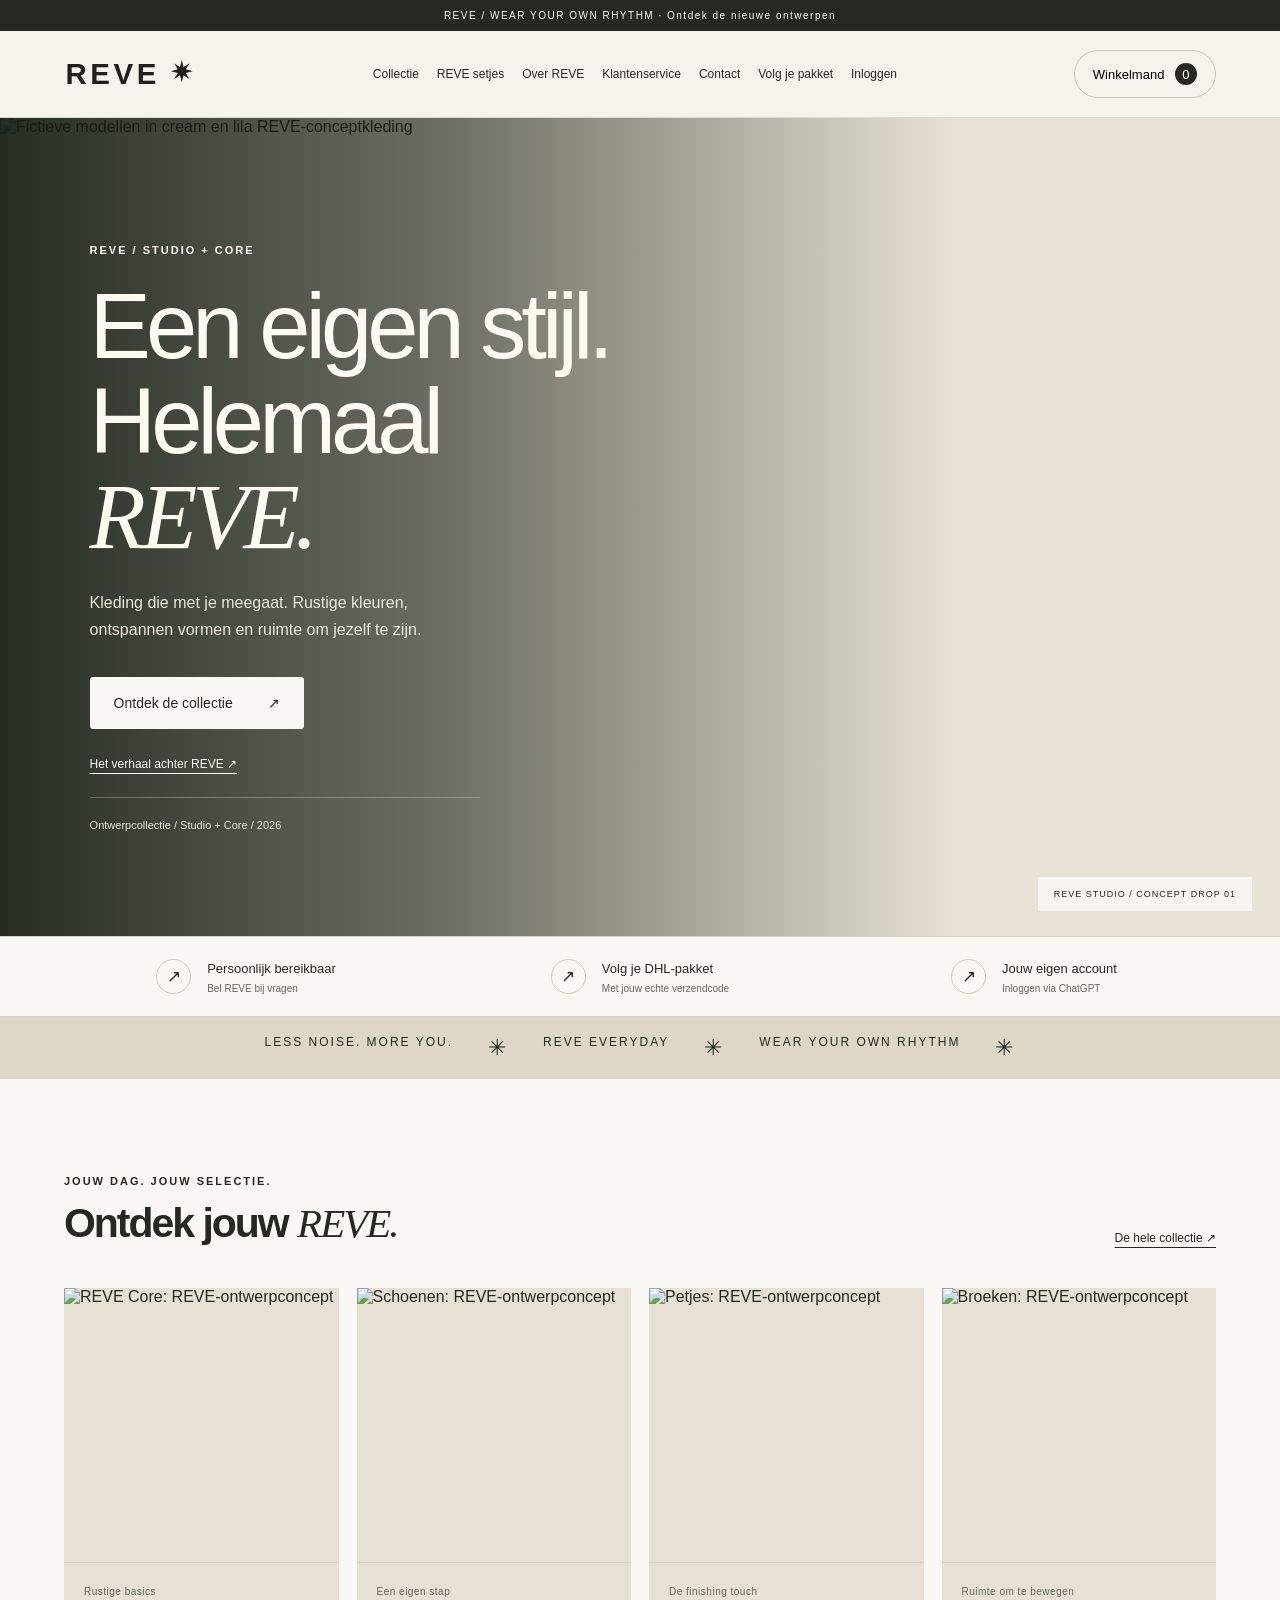
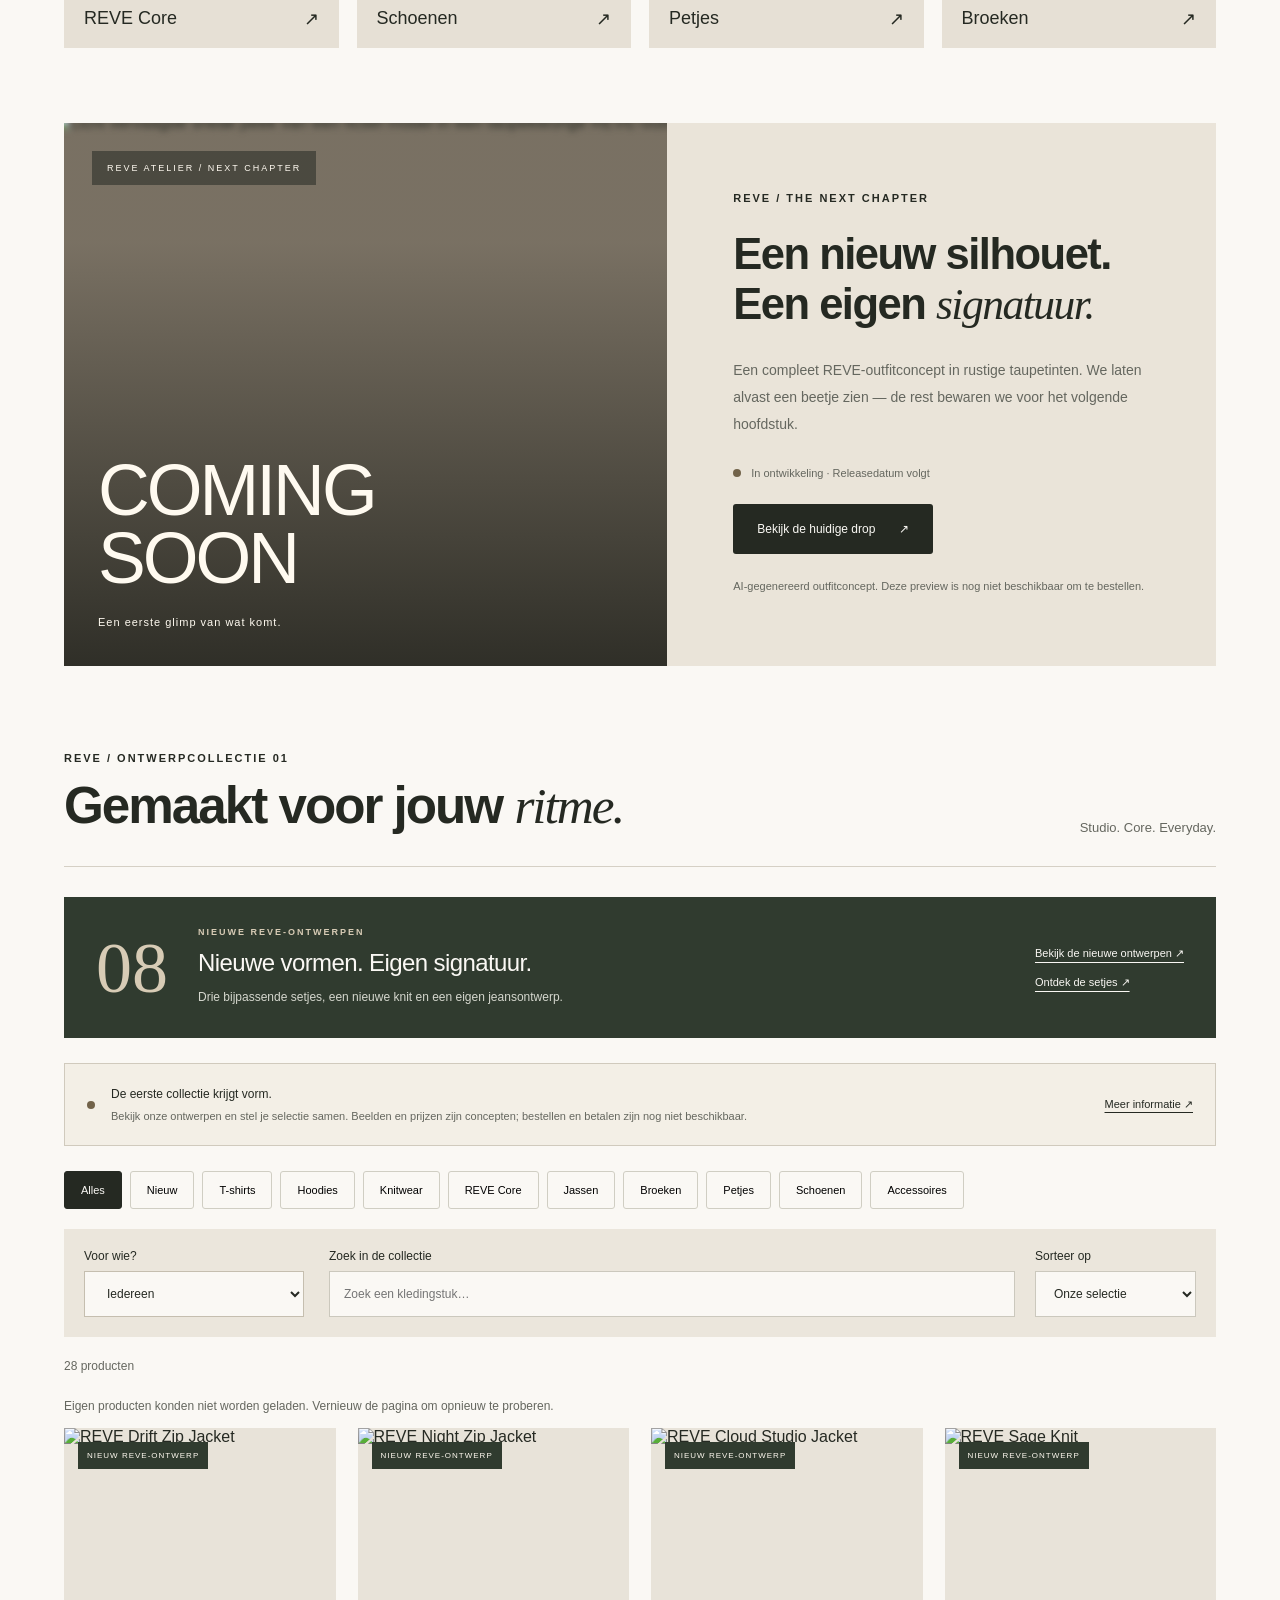
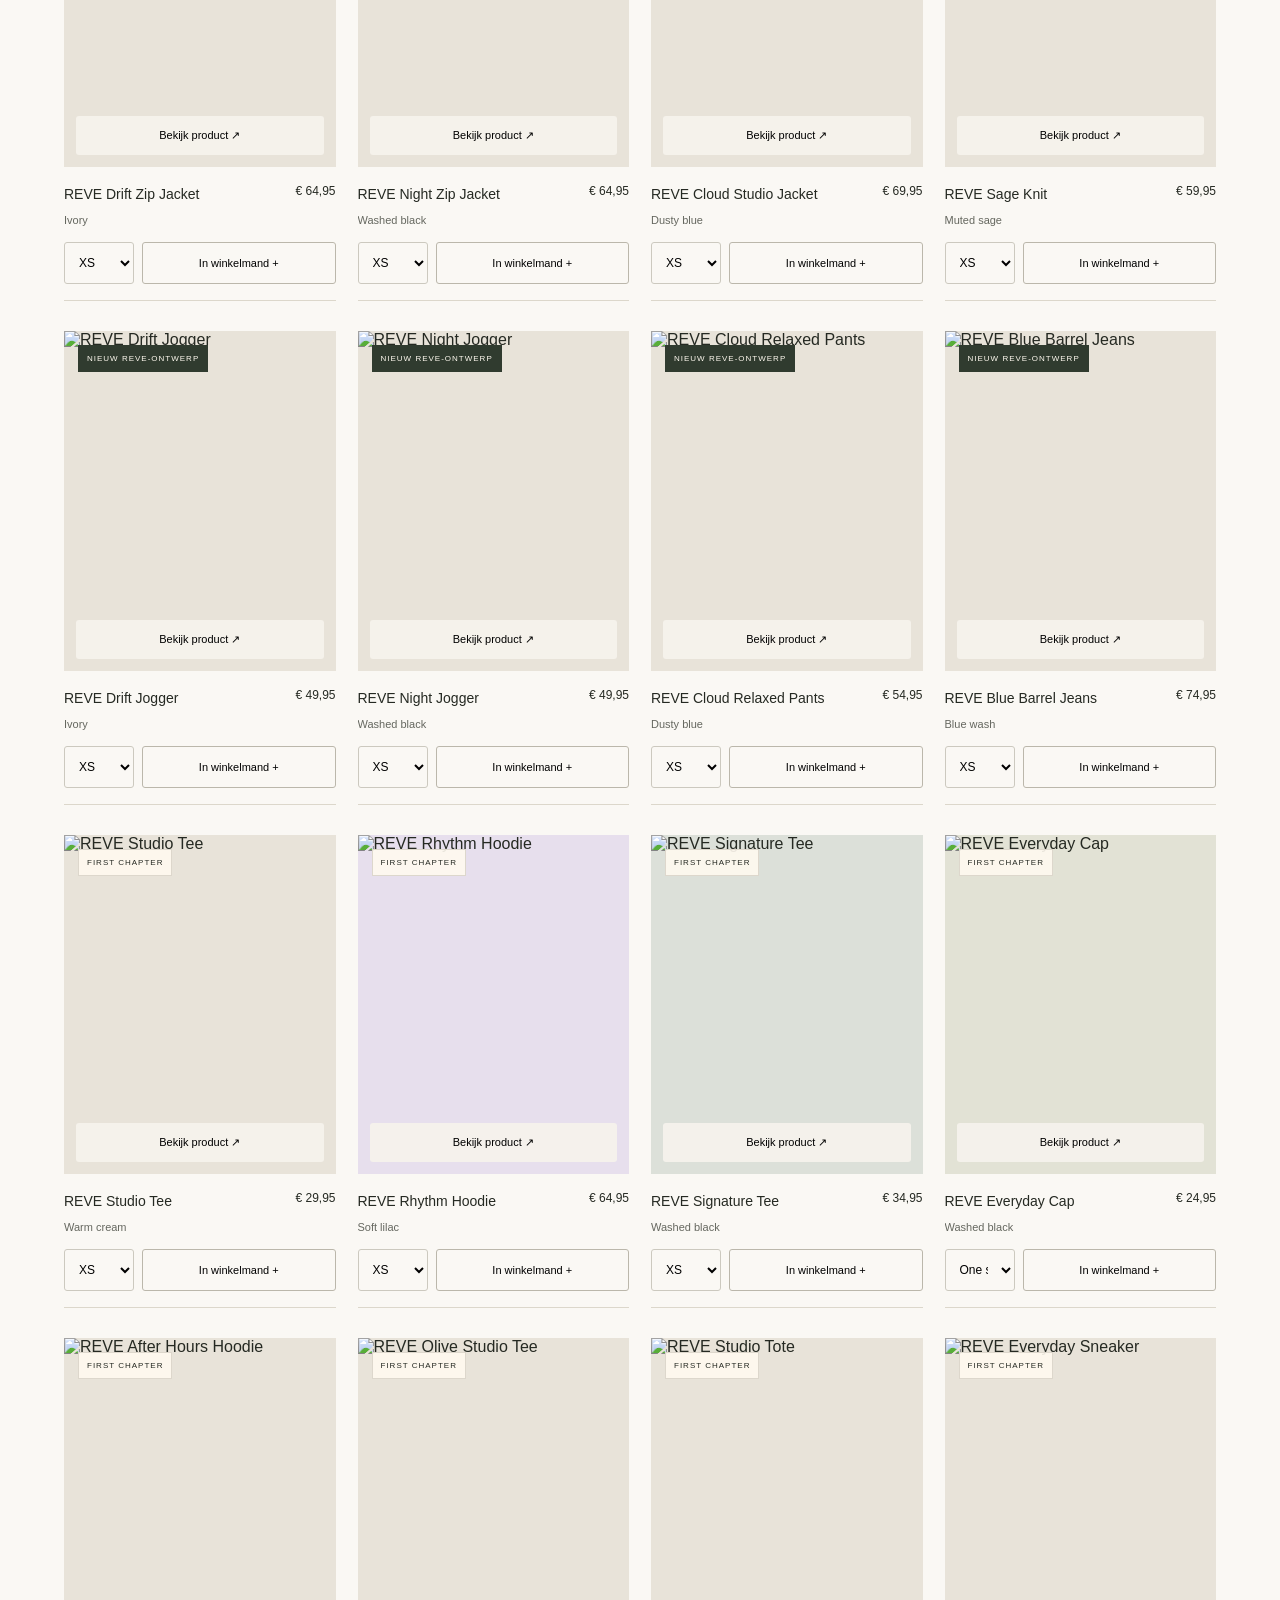
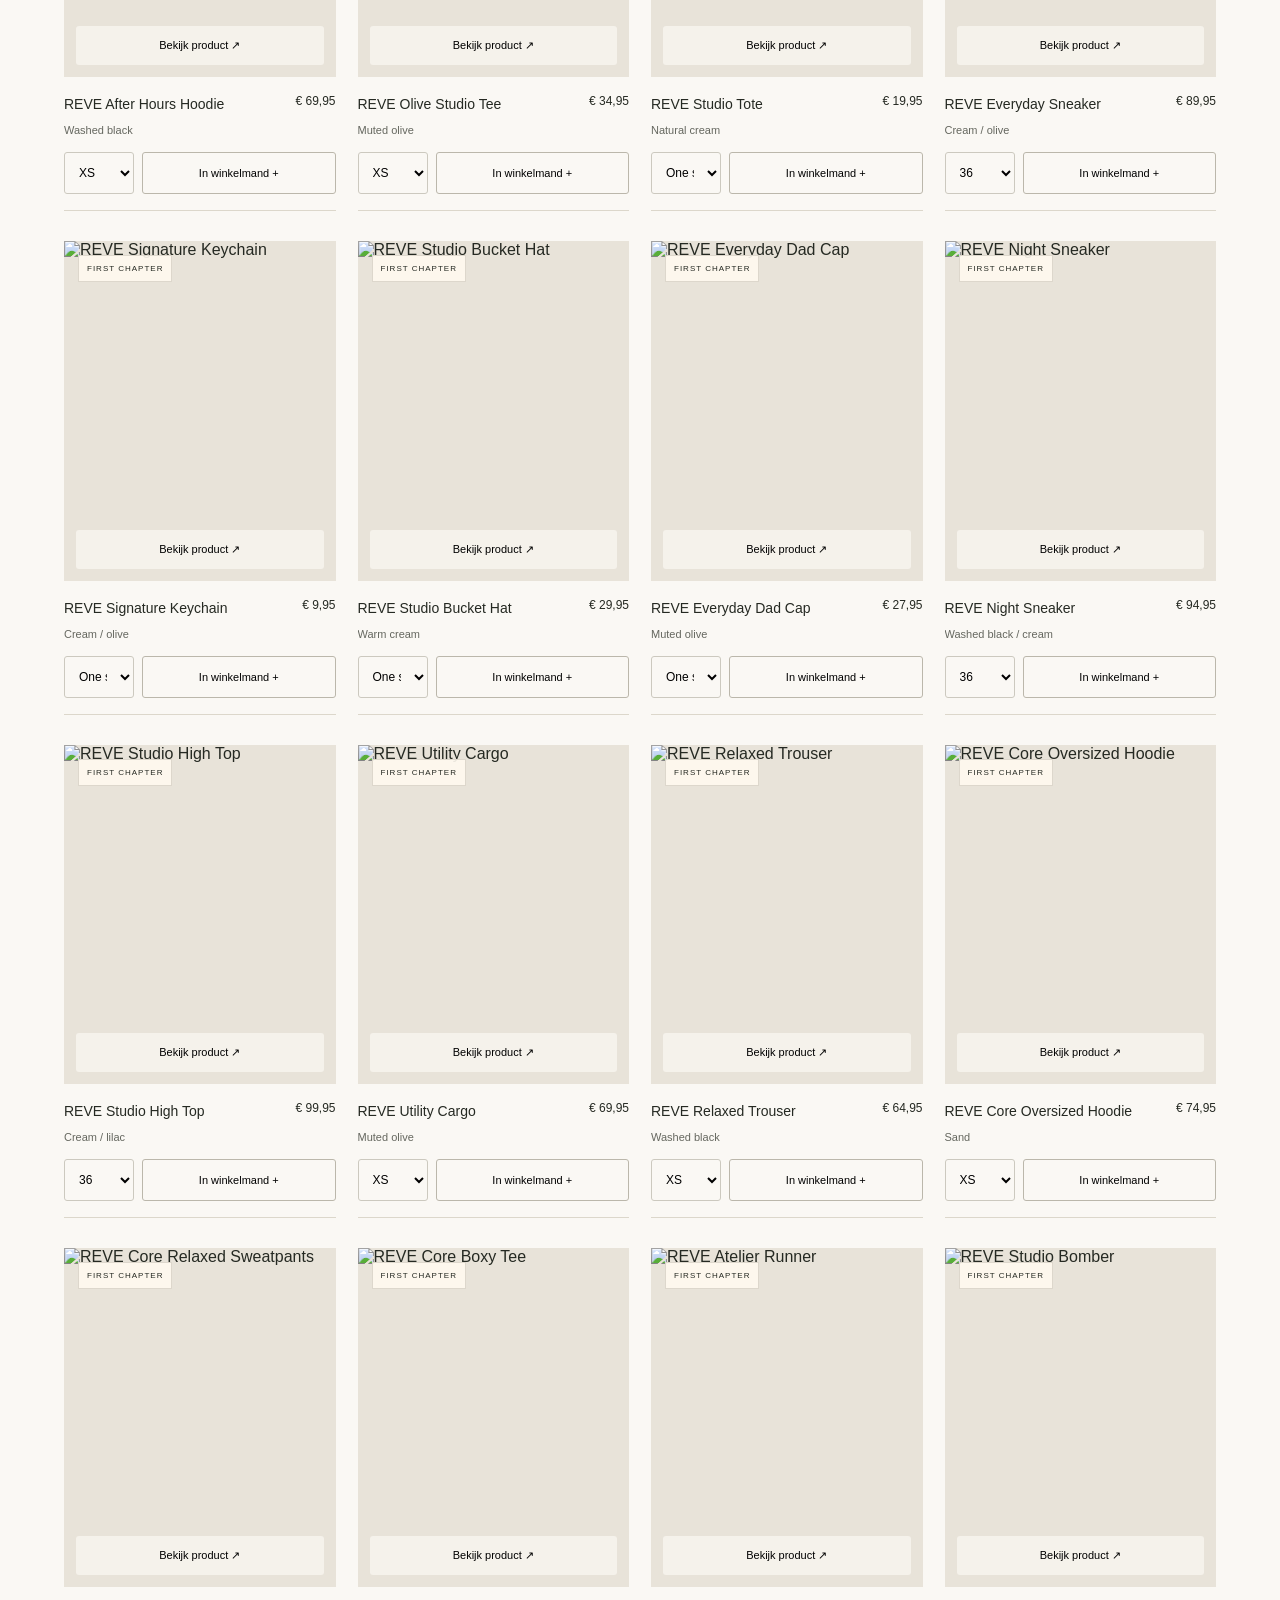
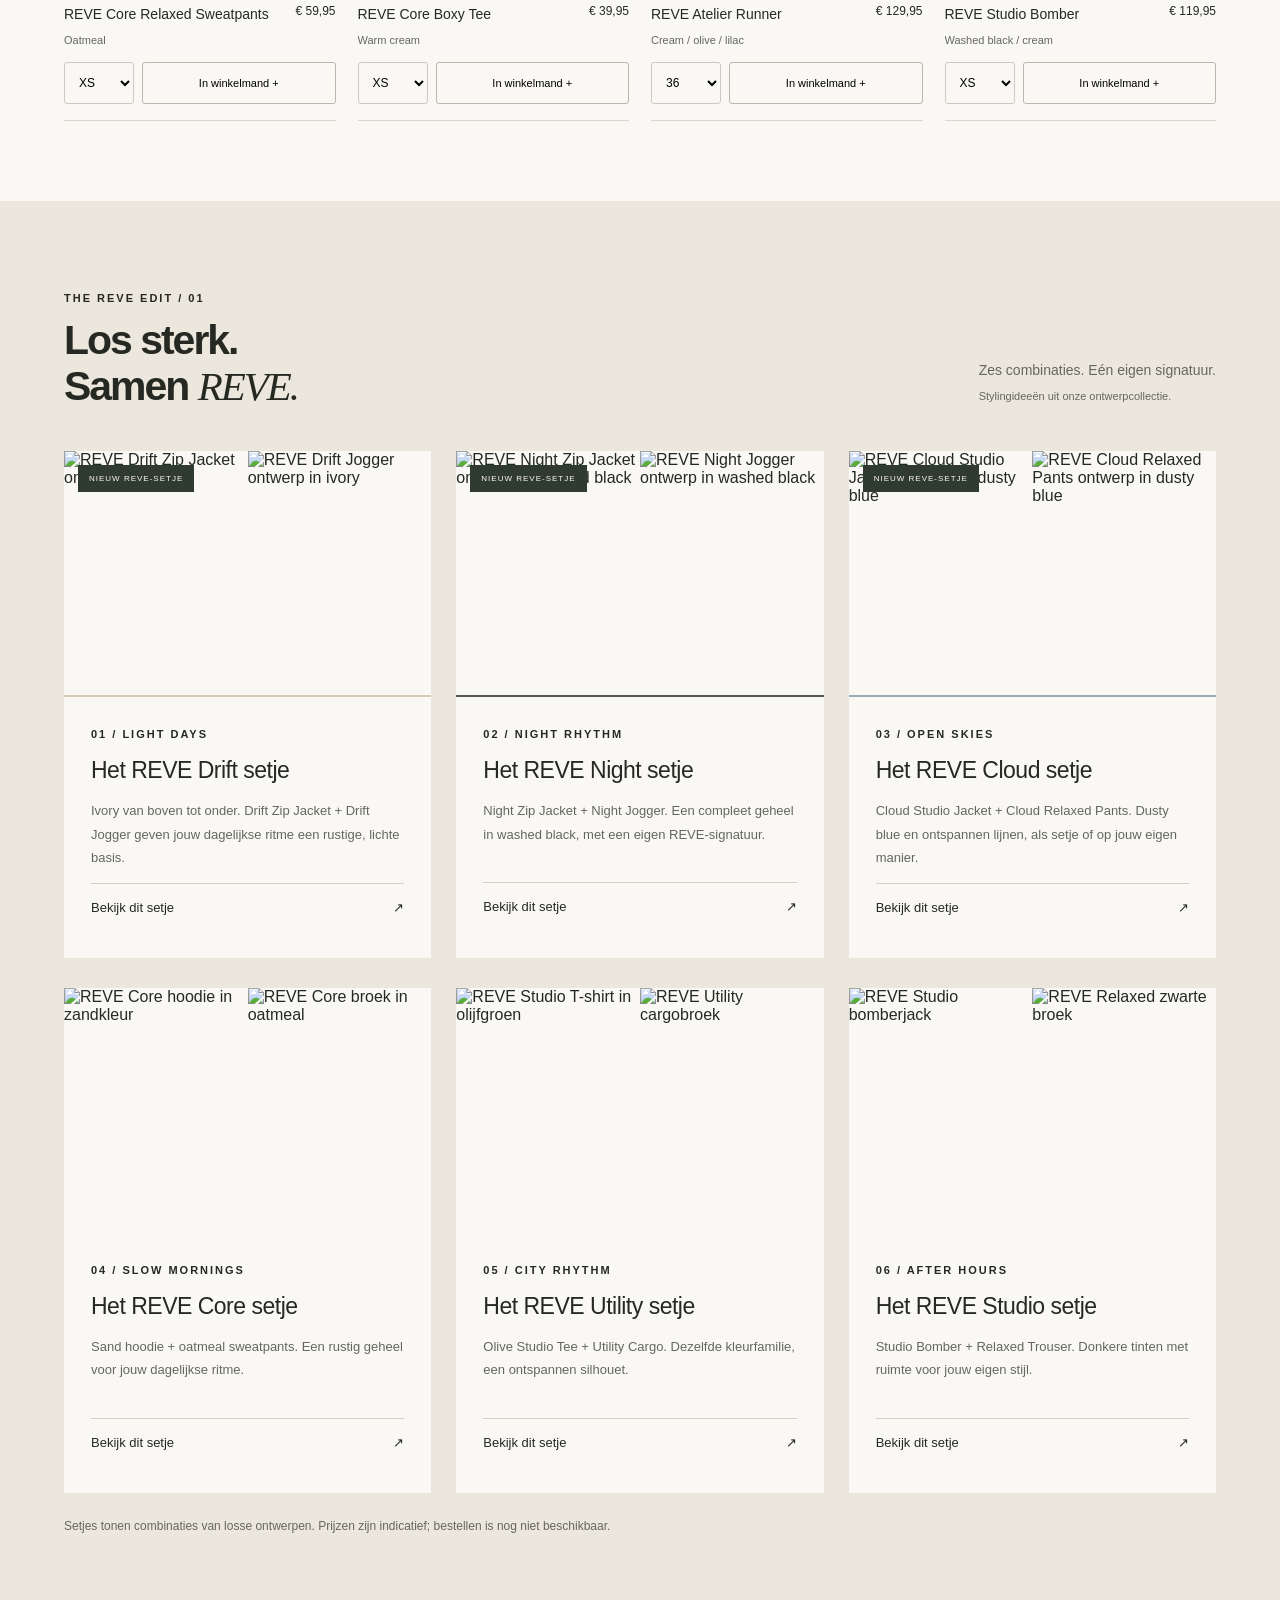
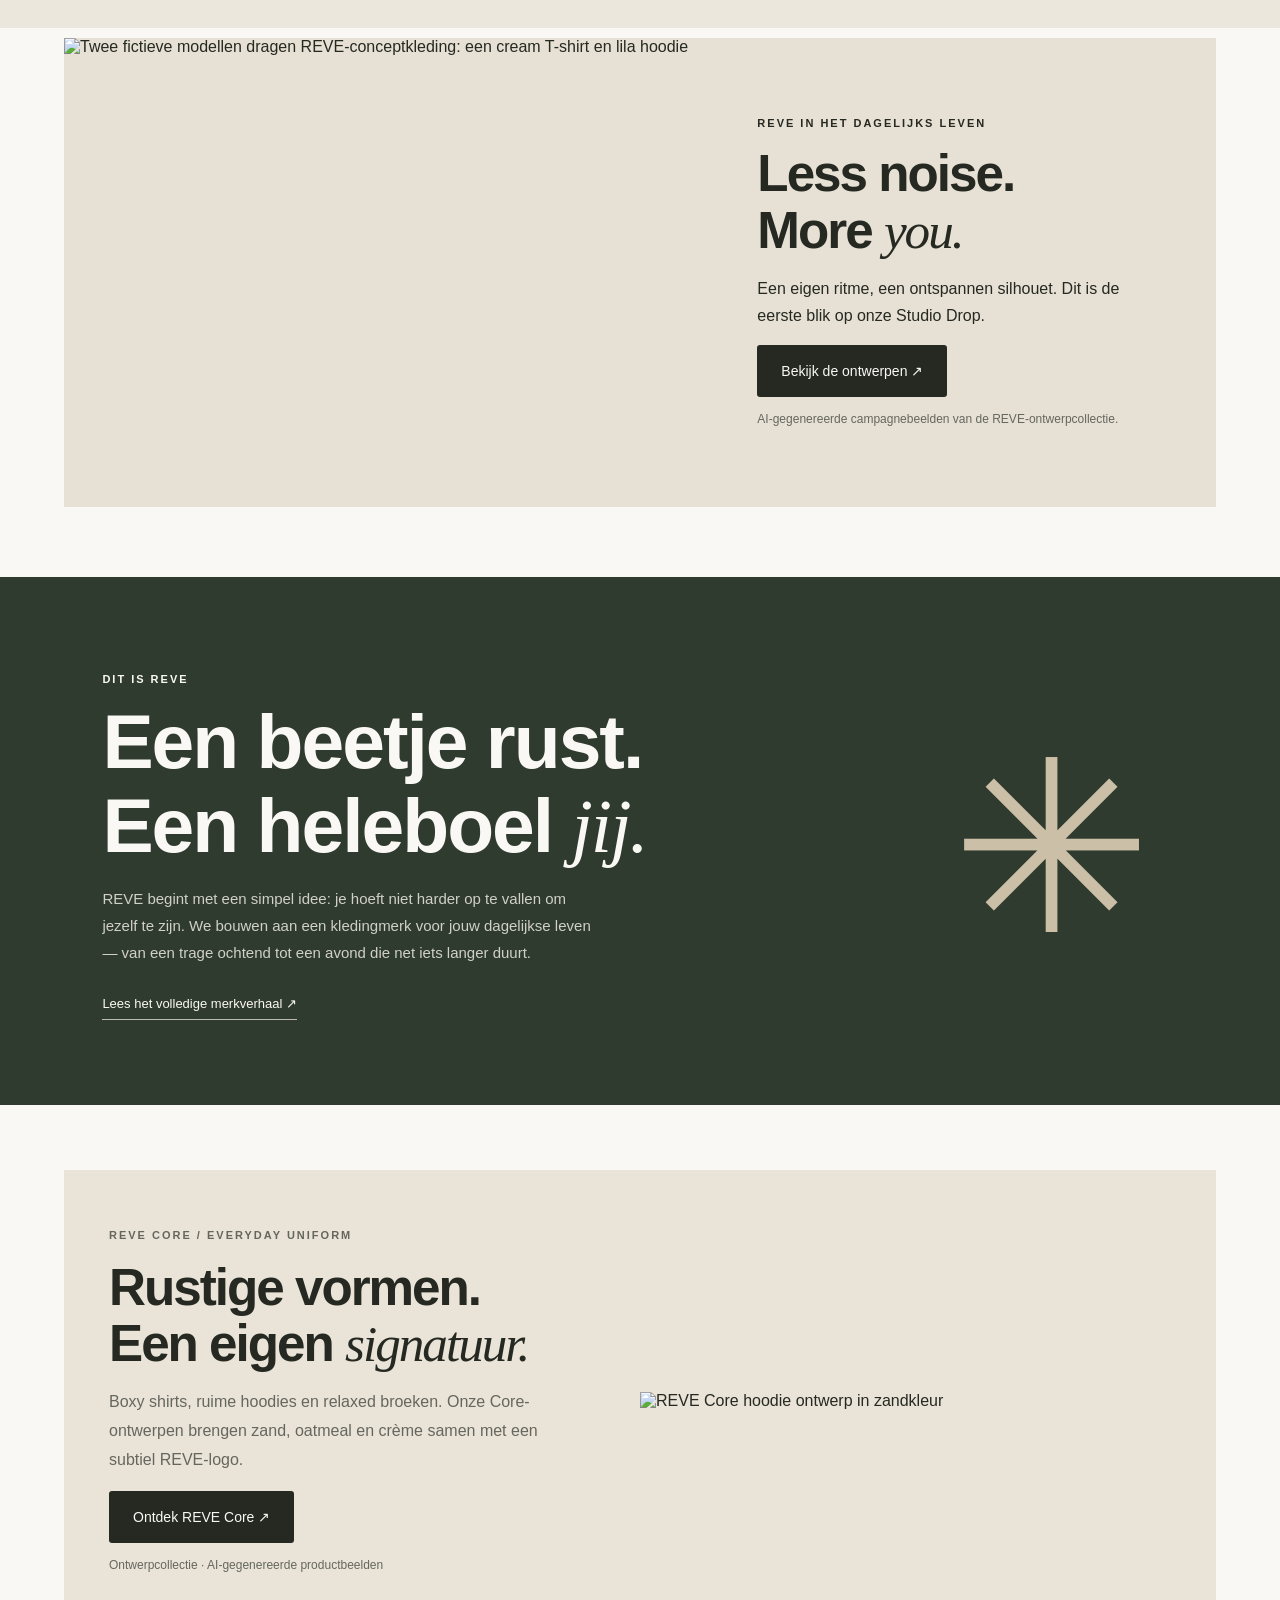
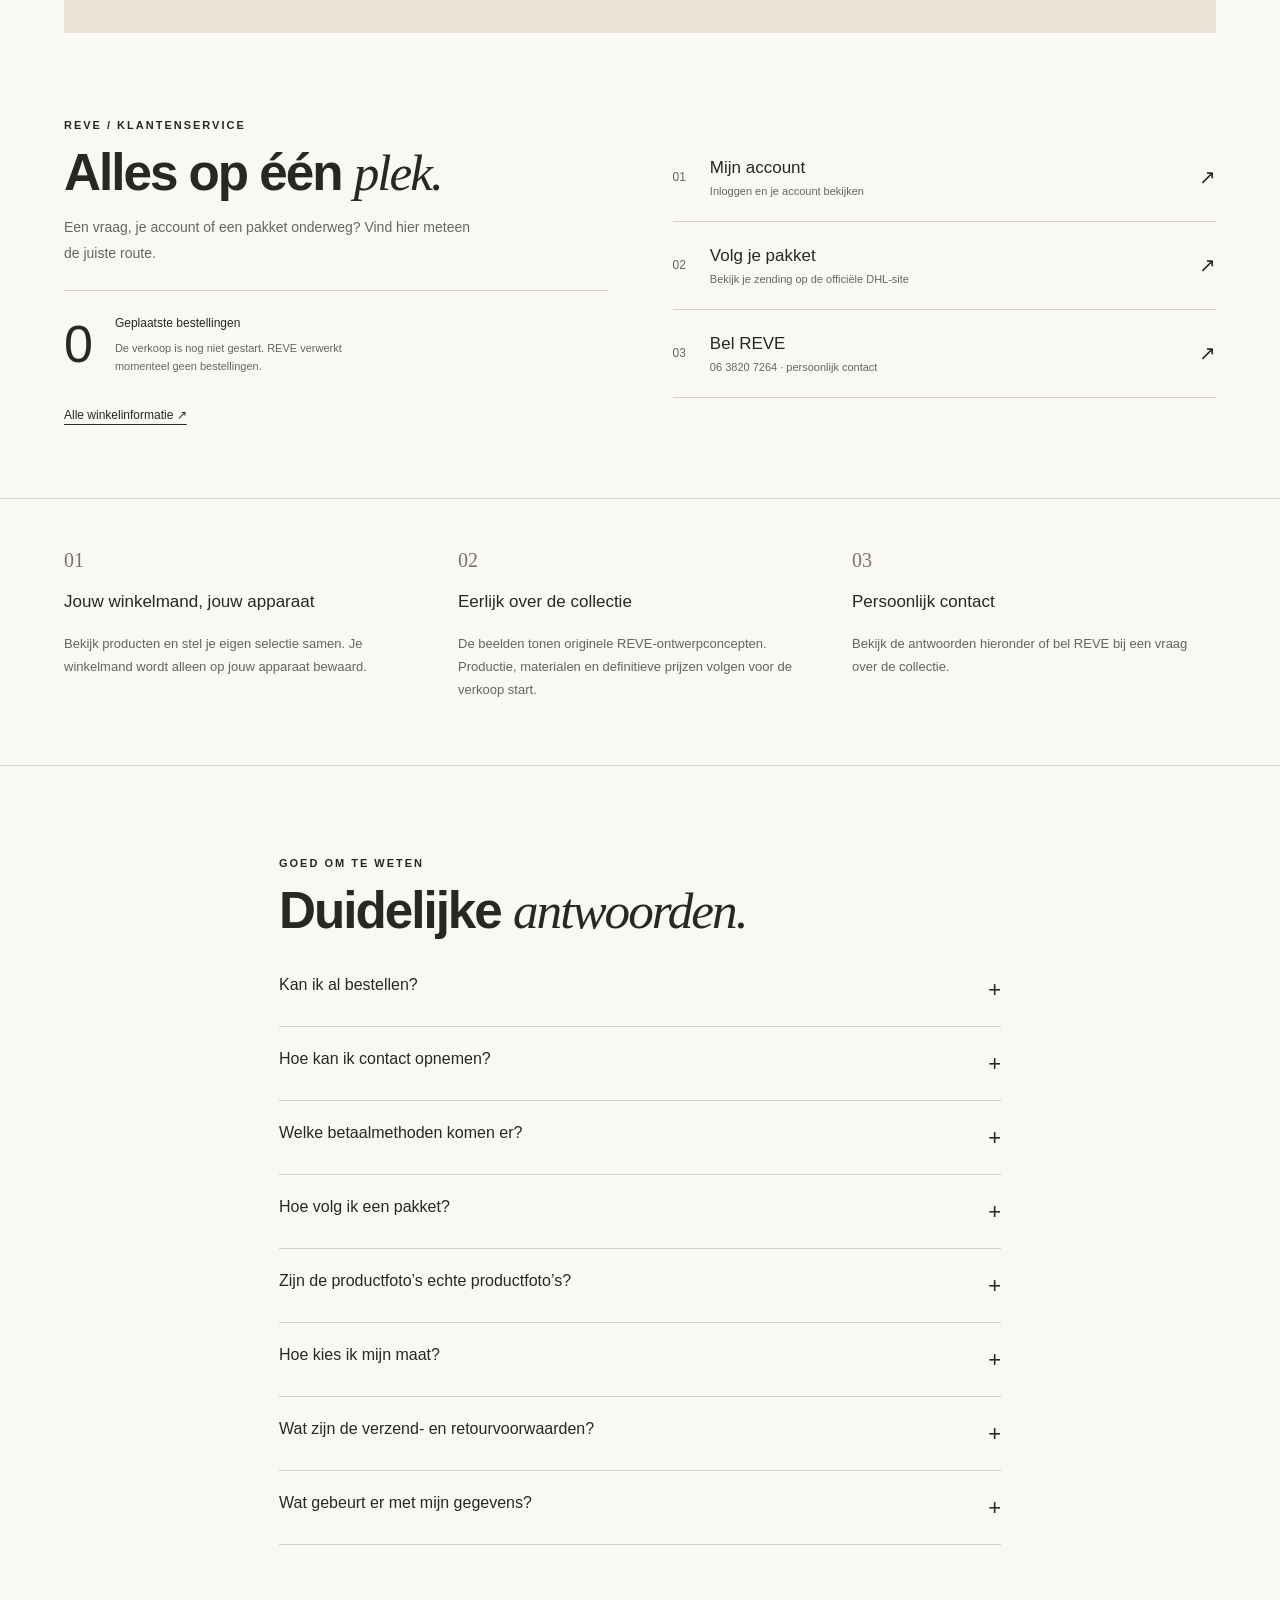
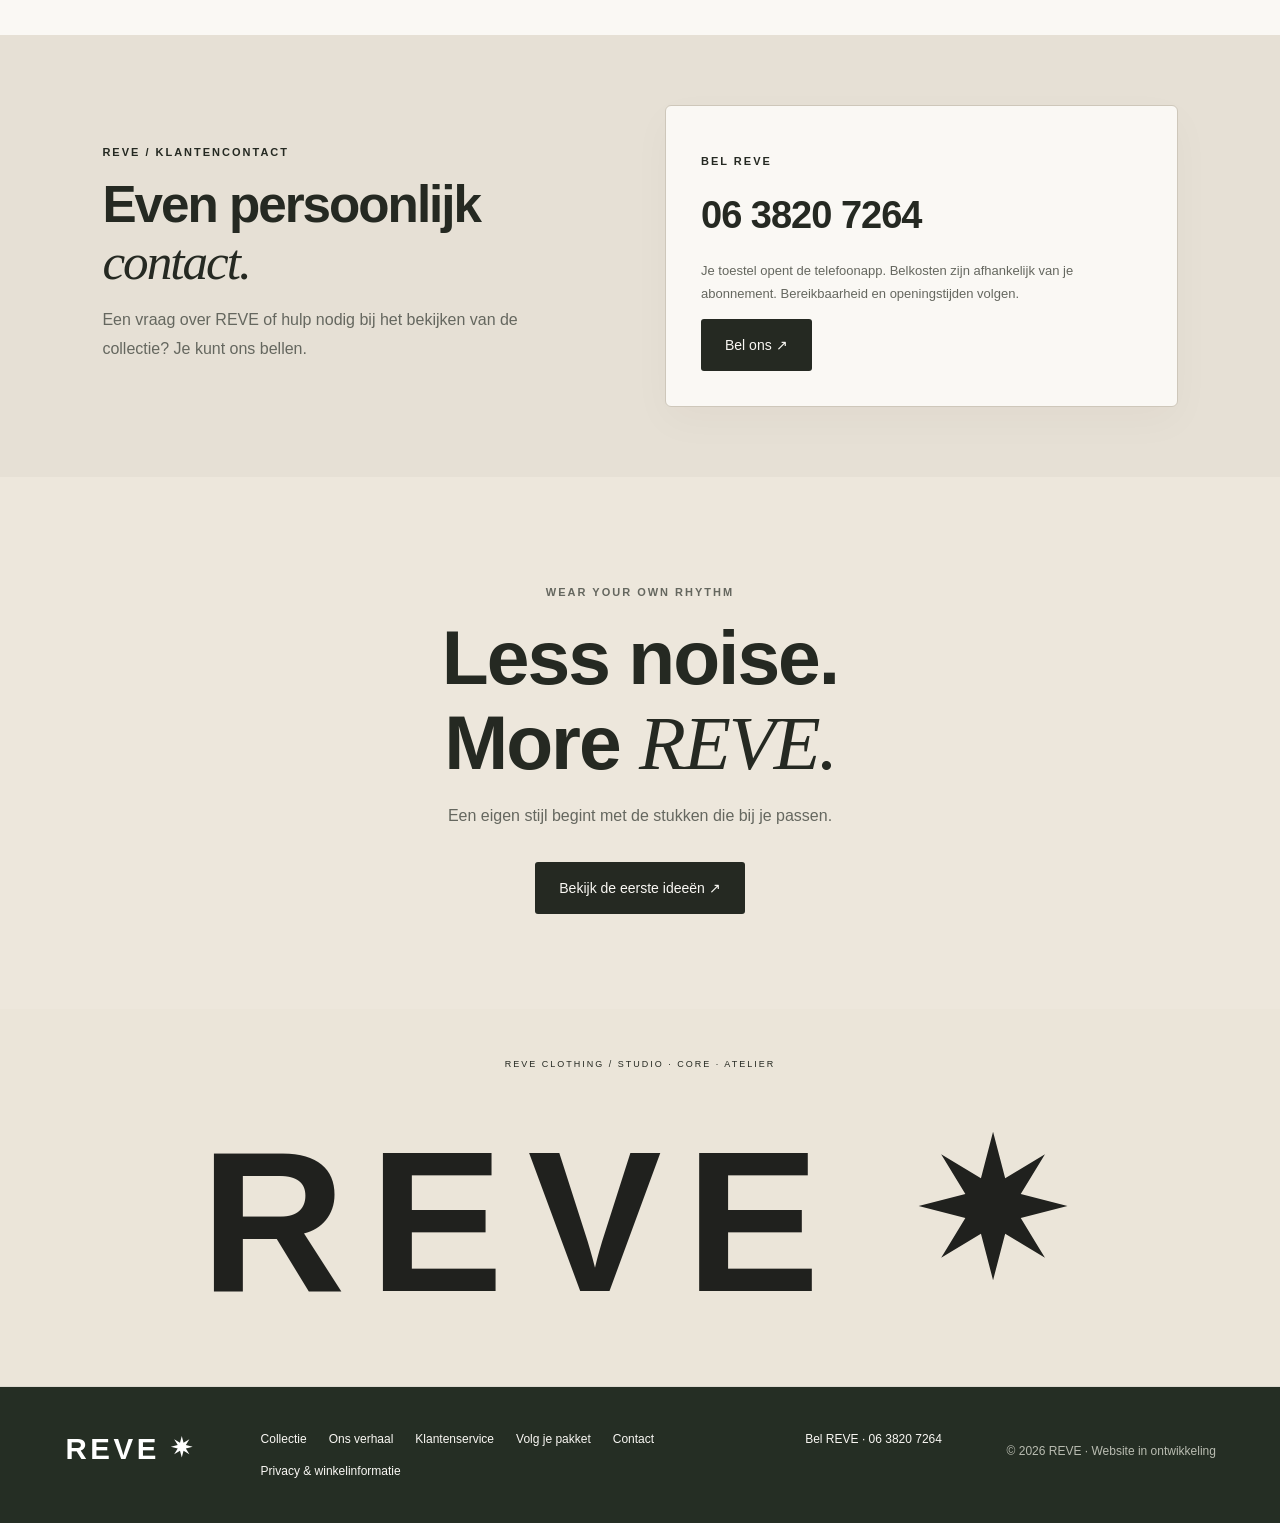
==== commit 5584105b: "Add REVE Atelier coming-soon teaser, service page and transparent shop status" ====
--- a/index.html
+++ b/index.html
@@ -2,15 +2,15 @@
 <html lang="nl">
 <head><meta charset="utf-8"><meta name="viewport" content="width=device-width, initial-scale=1"><meta name="theme-color" content="#f4f1ea"><meta name="description" content="REVE — kleding voor jouw eigen ritme. Ontdek de eerste conceptcollectie."><link rel="icon" href="/favicon.svg"><title>REVE — Wear your own rhythm</title><link rel="stylesheet" href="styles.css"><script src="app.js" defer></script></head>
 <body class="storefront"><a class="skip-link" href="#collectie">Direct naar de collectie</a>
-<div class="announcement">REVE — FIRST CHAPTER / Ontdek onze ontwerpcollectie</div>
-<header><a class="logo" href="#" aria-label="REVE home"><img class="brand-logo" src="/reve-logo.svg" alt="REVE"></a><nav aria-label="Hoofdnavigatie"><a href="#collectie">Collectie</a><a href="#looks">REVE setjes</a><a href="/about.html">Over REVE</a><a href="#vragen">Veelgestelde vragen</a><a href="#contact">Contact</a><a href="/track.html">Volg je pakket</a><a id="account-link" href="/account">Inloggen</a></nav><button id="open-cart" class="cart-button" aria-haspopup="dialog">Winkelmand <span id="cart-count">0</span></button></header>
+<div class="announcement">REVE / WEAR YOUR OWN RHYTHM · Ontdek de nieuwe ontwerpen</div>
+<header><a class="logo" href="#" aria-label="REVE home"><img class="brand-logo" src="/reve-logo.svg" alt="REVE"></a><nav aria-label="Hoofdnavigatie"><a href="#collectie">Collectie</a><a href="#looks">REVE setjes</a><a href="/about.html">Over REVE</a><a href="/service.html">Klantenservice</a><a href="#contact">Contact</a><a href="/track.html">Volg je pakket</a><a id="account-link" href="/account">Inloggen</a></nav><button id="open-cart" class="cart-button" aria-haspopup="dialog">Winkelmand <span id="cart-count">0</span></button></header>
 <main>
 <section class="hero"><div class="hero-copy"><p class="eyebrow">REVE / STUDIO + CORE</p><h1>Een eigen stijl.<br>Helemaal <em>REVE.</em></h1><p>Kleding die met je meegaat. Rustige kleuren, ontspannen vormen en ruimte om jezelf te zijn.</p><a class="button dark" href="#collectie">Ontdek de collectie <span>↗</span></a><a class="hero-secondary" href="/about.html">Het verhaal achter REVE ↗</a><p class="small">Ontwerpcollectie / Studio + Core / 2026</p></div><div class="hero-art campaign-hero"><img src="/reve-lifestyle.png" alt="Fictieve modellen in cream en lila REVE-conceptkleding" fetchpriority="high"><span class="campaign-caption">REVE STUDIO / CONCEPT DROP 01</span></div></section>
 <section class="service-strip" aria-label="REVE service"><a href="#contact"><span aria-hidden="true">↗</span><div><strong>Persoonlijk bereikbaar</strong><small>Bel REVE bij vragen</small></div></a><a href="/track.html"><span aria-hidden="true">↗</span><div><strong>Volg je DHL-pakket</strong><small>Met jouw echte verzendcode</small></div></a><a href="/account"><span aria-hidden="true">↗</span><div><strong>Jouw eigen account</strong><small>Inloggen via ChatGPT</small></div></a></section><div class="ticker" aria-hidden="true">LESS NOISE. MORE YOU. <span>✳</span> REVE EVERYDAY <span>✳</span> WEAR YOUR OWN RHYTHM <span>✳</span></div>
-<section class="category-edit" aria-labelledby="edit-title"><div class="edit-heading"><div><p class="eyebrow">JOUW DAG. JOUW SELECTIE.</p><h2 id="edit-title">Ontdek jouw <em>REVE.</em></h2></div><a href="#collectie">De hele collectie ↗</a></div><div class="edit-grid"><a class="edit-tile" href="#collectie" data-discover="core"><img src="/core-sand-hoodie.png" alt="REVE Core: REVE-ontwerpconcept" loading="lazy"><div><span>Rustige basics</span><h3>REVE Core <b aria-hidden="true">↗</b></h3></div></a><a class="edit-tile" href="#collectie" data-discover="schoenen"><img src="/atelier-runner.png" alt="Schoenen: REVE-ontwerpconcept" loading="lazy"><div><span>Een eigen stap</span><h3>Schoenen <b aria-hidden="true">↗</b></h3></div></a><a class="edit-tile" href="#collectie" data-discover="petjes"><img src="/olive-cap.png" alt="Petjes: REVE-ontwerpconcept" loading="lazy"><div><span>De finishing touch</span><h3>Petjes <b aria-hidden="true">↗</b></h3></div></a><a class="edit-tile" href="#collectie" data-discover="broeken"><img src="/olive-cargo.png" alt="Broeken: REVE-ontwerpconcept" loading="lazy"><div><span>Ruimte om te bewegen</span><h3>Broeken <b aria-hidden="true">↗</b></h3></div></a></div></section><section id="collectie" class="collection"><div class="section-heading"><div><p class="eyebrow">REVE / ONTWERPCOLLECTIE 01</p><h2>Gemaakt voor jouw <em>ritme.</em></h2></div><p>Studio. Core. Everyday.</p></div><div class="collection-new"><span class="new-count" aria-hidden="true">08</span><div><p class="eyebrow">NIEUWE REVE-ONTWERPEN</p><h3>Nieuwe vormen. Eigen signatuur.</h3><p>Drie bijpassende setjes, een nieuwe knit en een eigen jeansontwerp.</p></div><div class="new-links"><a href="#collectie" data-discover="new">Bekijk de nieuwe ontwerpen ↗</a><a href="#looks">Ontdek de setjes ↗</a></div></div><div class="launch-note"><span class="launch-dot" aria-hidden="true"></span><div><strong>De eerste collectie krijgt vorm.</strong><p>Bekijk onze ontwerpen en stel je selectie samen. Beelden en prijzen zijn concepten; bestellen en betalen zijn nog niet beschikbaar.</p></div><a href="#vragen">Meer informatie ↗</a></div><div class="filters" role="group" aria-label="Filter collectie"><button class="active" data-filter="all" aria-pressed="true">Alles</button><button data-filter="new" aria-pressed="false">Nieuw</button><button data-filter="shirts" aria-pressed="false">T-shirts</button><button data-filter="hoodies" aria-pressed="false">Hoodies</button><button data-filter="knitwear" aria-pressed="false">Knitwear</button><button data-filter="core" aria-pressed="false">REVE Core</button><button data-filter="jassen" aria-pressed="false">Jassen</button><button data-filter="broeken" aria-pressed="false">Broeken</button><button data-filter="petjes" aria-pressed="false">Petjes</button><button data-filter="schoenen" aria-pressed="false">Schoenen</button><button data-filter="accessoires" aria-pressed="false">Accessoires</button></div><div class="catalog-controls"><div class="audience-picker"><label for="audience">Voor wie?</label><select id="audience"><option value="all">Iedereen</option><option value="dames">Dames</option><option value="heren">Heren</option><option value="unisex">Unisex</option><option value="jongens">Jongens</option><option value="meisjes">Meisjes</option></select></div><div class="collection-tools"><label>Zoek in de collectie<input id="search" type="search" placeholder="Zoek een kledingstuk…" autocomplete="off"></label><label>Sorteer op<select id="sort"><option value="featured">Onze selectie</option><option value="low">Prijs: laag naar hoog</option><option value="high">Prijs: hoog naar laag</option><option value="name">Naam: A–Z</option></select></label></div></div><p id="result-count" class="concept-note" role="status"></p><div id="products" class="product-grid"></div><noscript><p>Schakel JavaScript in om de collectie en winkelmand te gebruiken.</p></noscript></section>
+<section class="category-edit" aria-labelledby="edit-title"><div class="edit-heading"><div><p class="eyebrow">JOUW DAG. JOUW SELECTIE.</p><h2 id="edit-title">Ontdek jouw <em>REVE.</em></h2></div><a href="#collectie">De hele collectie ↗</a></div><div class="edit-grid"><a class="edit-tile" href="#collectie" data-discover="core"><img src="/core-sand-hoodie.png" alt="REVE Core: REVE-ontwerpconcept" loading="lazy"><div><span>Rustige basics</span><h3>REVE Core <b aria-hidden="true">↗</b></h3></div></a><a class="edit-tile" href="#collectie" data-discover="schoenen"><img src="/atelier-runner.png" alt="Schoenen: REVE-ontwerpconcept" loading="lazy"><div><span>Een eigen stap</span><h3>Schoenen <b aria-hidden="true">↗</b></h3></div></a><a class="edit-tile" href="#collectie" data-discover="petjes"><img src="/olive-cap.png" alt="Petjes: REVE-ontwerpconcept" loading="lazy"><div><span>De finishing touch</span><h3>Petjes <b aria-hidden="true">↗</b></h3></div></a><a class="edit-tile" href="#collectie" data-discover="broeken"><img src="/olive-cargo.png" alt="Broeken: REVE-ontwerpconcept" loading="lazy"><div><span>Ruimte om te bewegen</span><h3>Broeken <b aria-hidden="true">↗</b></h3></div></a></div></section><section id="coming-soon" class="coming-soon" aria-labelledby="coming-title"><div class="coming-image"><img src="/reve-atelier-coming-soon.png" alt="Licht vervaagde sneak peek van een fictief model in een taupekleurige REVE-outfit" loading="lazy"><span class="coming-label">REVE ATELIER / NEXT CHAPTER</span><span class="coming-status">COMING<br>SOON<span>Een eerste glimp van wat komt.</span></span></div><div class="coming-copy"><p class="eyebrow">REVE / THE NEXT CHAPTER</p><h2 id="coming-title">Een nieuw silhouet.<br>Een eigen <em>signatuur.</em></h2><p>Een compleet REVE-outfitconcept in rustige taupetinten. We laten alvast een beetje zien — de rest bewaren we voor het volgende hoofdstuk.</p><div class="coming-date"><span class="launch-dot" aria-hidden="true"></span>In ontwikkeling · Releasedatum volgt</div><a class="button dark" href="#collectie" data-discover="new">Bekijk de huidige drop <span aria-hidden="true">↗</span></a><p class="concept-note">AI-gegenereerd outfitconcept. Deze preview is nog niet beschikbaar om te bestellen.</p></div></section><section id="collectie" class="collection"><div class="section-heading"><div><p class="eyebrow">REVE / ONTWERPCOLLECTIE 01</p><h2>Gemaakt voor jouw <em>ritme.</em></h2></div><p>Studio. Core. Everyday.</p></div><div class="collection-new"><span class="new-count" aria-hidden="true">08</span><div><p class="eyebrow">NIEUWE REVE-ONTWERPEN</p><h3>Nieuwe vormen. Eigen signatuur.</h3><p>Drie bijpassende setjes, een nieuwe knit en een eigen jeansontwerp.</p></div><div class="new-links"><a href="#collectie" data-discover="new">Bekijk de nieuwe ontwerpen ↗</a><a href="#looks">Ontdek de setjes ↗</a></div></div><div class="launch-note"><span class="launch-dot" aria-hidden="true"></span><div><strong>De eerste collectie krijgt vorm.</strong><p>Bekijk onze ontwerpen en stel je selectie samen. Beelden en prijzen zijn concepten; bestellen en betalen zijn nog niet beschikbaar.</p></div><a href="#vragen">Meer informatie ↗</a></div><div class="filters" role="group" aria-label="Filter collectie"><button class="active" data-filter="all" aria-pressed="true">Alles</button><button data-filter="new" aria-pressed="false">Nieuw</button><button data-filter="shirts" aria-pressed="false">T-shirts</button><button data-filter="hoodies" aria-pressed="false">Hoodies</button><button data-filter="knitwear" aria-pressed="false">Knitwear</button><button data-filter="core" aria-pressed="false">REVE Core</button><button data-filter="jassen" aria-pressed="false">Jassen</button><button data-filter="broeken" aria-pressed="false">Broeken</button><button data-filter="petjes" aria-pressed="false">Petjes</button><button data-filter="schoenen" aria-pressed="false">Schoenen</button><button data-filter="accessoires" aria-pressed="false">Accessoires</button></div><div class="catalog-controls"><div class="audience-picker"><label for="audience">Voor wie?</label><select id="audience"><option value="all">Iedereen</option><option value="dames">Dames</option><option value="heren">Heren</option><option value="unisex">Unisex</option><option value="jongens">Jongens</option><option value="meisjes">Meisjes</option></select></div><div class="collection-tools"><label>Zoek in de collectie<input id="search" type="search" placeholder="Zoek een kledingstuk…" autocomplete="off"></label><label>Sorteer op<select id="sort"><option value="featured">Onze selectie</option><option value="low">Prijs: laag naar hoog</option><option value="high">Prijs: hoog naar laag</option><option value="name">Naam: A–Z</option></select></label></div></div><p id="result-count" class="concept-note" role="status"></p><div id="products" class="product-grid"></div><noscript><p>Schakel JavaScript in om de collectie en winkelmand te gebruiken.</p></noscript></section>
 <section id="looks" class="reve-looks" aria-labelledby="looks-title"><div class="edit-heading"><div><p class="eyebrow">THE REVE EDIT / 01</p><h2 id="looks-title">Los sterk.<br>Samen <em>REVE.</em></h2></div><p>Zes combinaties. Eén eigen signatuur.<br><small>Stylingideeën uit onze ontwerpcollectie.</small></p></div><div class="looks-grid"><article class="look-card new-look drift"><div class="look-images"><span class="look-new">NIEUW REVE-SETJE</span><img src="/ivory-zip-jacket.png" alt="REVE Drift Zip Jacket ontwerp in ivory" loading="lazy"><img src="/ivory-tracksuit-pants.png" alt="REVE Drift Jogger ontwerp in ivory" loading="lazy"></div><div class="look-copy"><span class="eyebrow">01 / LIGHT DAYS</span><h3>Het REVE Drift setje</h3><p>Ivory van boven tot onder. Drift Zip Jacket + Drift Jogger geven jouw dagelijkse ritme een rustige, lichte basis.</p><button class="look-open" data-look="ivory-zip-jacket,ivory-tracksuit-pants">Bekijk dit setje <span>↗</span></button></div></article><article class="look-card new-look night"><div class="look-images"><span class="look-new">NIEUW REVE-SETJE</span><img src="/black-zip-jacket.png" alt="REVE Night Zip Jacket ontwerp in washed black" loading="lazy"><img src="/black-tracksuit-pants.png" alt="REVE Night Jogger ontwerp in washed black" loading="lazy"></div><div class="look-copy"><span class="eyebrow">02 / NIGHT RHYTHM</span><h3>Het REVE Night setje</h3><p>Night Zip Jacket + Night Jogger. Een compleet geheel in washed black, met een eigen REVE-signatuur.</p><button class="look-open" data-look="black-zip-jacket,black-tracksuit-pants">Bekijk dit setje <span>↗</span></button></div></article><article class="look-card new-look cloud"><div class="look-images"><span class="look-new">NIEUW REVE-SETJE</span><img src="/blue-studio-jacket.png" alt="REVE Cloud Studio Jacket ontwerp in dusty blue" loading="lazy"><img src="/blue-studio-pants.png" alt="REVE Cloud Relaxed Pants ontwerp in dusty blue" loading="lazy"></div><div class="look-copy"><span class="eyebrow">03 / OPEN SKIES</span><h3>Het REVE Cloud setje</h3><p>Cloud Studio Jacket + Cloud Relaxed Pants. Dusty blue en ontspannen lijnen, als setje of op jouw eigen manier.</p><button class="look-open" data-look="blue-studio-jacket,blue-studio-pants">Bekijk dit setje <span>↗</span></button></div></article><article class="look-card"><div class="look-images"><img src="/core-sand-hoodie.png" alt="REVE Core hoodie in zandkleur" loading="lazy"><img src="/core-sweatpants.png" alt="REVE Core broek in oatmeal" loading="lazy"></div><div class="look-copy"><span class="eyebrow">04 / SLOW MORNINGS</span><h3>Het REVE Core setje</h3><p>Sand hoodie + oatmeal sweatpants. Een rustig geheel voor jouw dagelijkse ritme.</p><button class="look-open" data-look="core-sand-hoodie,core-sweatpants">Bekijk dit setje <span>↗</span></button></div></article><article class="look-card"><div class="look-images"><img src="/olive-tee.png" alt="REVE Studio T-shirt in olijfgroen" loading="lazy"><img src="/olive-cargo.png" alt="REVE Utility cargobroek" loading="lazy"></div><div class="look-copy"><span class="eyebrow">05 / CITY RHYTHM</span><h3>Het REVE Utility setje</h3><p>Olive Studio Tee + Utility Cargo. Dezelfde kleurfamilie, een ontspannen silhouet.</p><button class="look-open" data-look="olive-tee,olive-cargo">Bekijk dit setje <span>↗</span></button></div></article><article class="look-card"><div class="look-images"><img src="/studio-bomber.png" alt="REVE Studio bomberjack" loading="lazy"><img src="/black-trouser.png" alt="REVE Relaxed zwarte broek" loading="lazy"></div><div class="look-copy"><span class="eyebrow">06 / AFTER HOURS</span><h3>Het REVE Studio setje</h3><p>Studio Bomber + Relaxed Trouser. Donkere tinten met ruimte voor jouw eigen stijl.</p><button class="look-open" data-look="studio-bomber,black-trouser">Bekijk dit setje <span>↗</span></button></div></article></div><p class="concept-note">Setjes tonen combinaties van losse ontwerpen. Prijzen zijn indicatief; bestellen is nog niet beschikbaar.</p></section><section class="lifestyle"><img src="/reve-lifestyle.png" alt="Twee fictieve modellen dragen REVE-conceptkleding: een cream T-shirt en lila hoodie" loading="lazy"><div><p class="eyebrow">REVE IN HET DAGELIJKS LEVEN</p><h2>Less noise.<br>More <em>you.</em></h2><p>Een eigen ritme, een ontspannen silhouet. Dit is de eerste blik op onze Studio Drop.</p><a class="button dark" href="#collectie">Bekijk de ontwerpen ↗</a><p class="concept-note">AI-gegenereerde campagnebeelden van de REVE-ontwerpcollectie.</p></div></section><section id="verhaal" class="story"><p class="eyebrow">DIT IS REVE</p><h2>Een beetje rust.<br>Een heleboel <em>jij.</em></h2><p>REVE begint met een simpel idee: je hoeft niet harder op te vallen om jezelf te zijn. We bouwen aan een kledingmerk voor jouw dagelijkse leven — van een trage ochtend tot een avond die net iets langer duurt.</p><a href="/about.html">Lees het volledige merkverhaal ↗</a><span class="story-symbol" aria-hidden="true">✳</span></section>
-<section class="core-feature"><div><p class="eyebrow">REVE CORE / EVERYDAY UNIFORM</p><h2>Rustige vormen.<br>Een eigen <em>signatuur.</em></h2><p>Boxy shirts, ruime hoodies en relaxed broeken. Onze Core-ontwerpen brengen zand, oatmeal en crème samen met een subtiel REVE-logo.</p><a class="button dark" href="#collectie" id="show-core">Ontdek REVE Core ↗</a><p class="concept-note">Ontwerpcollectie · AI-gegenereerde productbeelden</p></div><img src="/core-sand-hoodie.png" alt="REVE Core hoodie ontwerp in zandkleur" loading="lazy"></section><section id="service" class="service-center"><div><p class="eyebrow">REVE / KLANTENSERVICE</p><h2>Alles op één <em>plek.</em></h2><p>Een vraag, je account of een pakket onderweg? Vind hier meteen de juiste route.</p></div><div class="service-links"><a href="/account"><span>01</span><div><h3>Mijn account</h3><p>Inloggen en je account bekijken</p></div><b aria-hidden="true">↗</b></a><a href="/track.html"><span>02</span><div><h3>Volg je pakket</h3><p>Bekijk je zending op de officiële DHL-site</p></div><b aria-hidden="true">↗</b></a><a href="tel:+31638207264"><span>03</span><div><h3>Bel REVE</h3><p>06 3820 7264 · persoonlijk contact</p></div><b aria-hidden="true">↗</b></a></div></section><section class="store-info"><div><span>01</span><h3>Jouw winkelmand, jouw apparaat</h3><p>Bekijk producten en stel je eigen selectie samen. Je winkelmand wordt alleen op jouw apparaat bewaard.</p></div><div><span>02</span><h3>Eerlijk over de collectie</h3><p>De beelden tonen originele REVE-ontwerpconcepten. Productie, materialen en definitieve prijzen volgen voor de verkoop start.</p></div><div><span>03</span><h3>Persoonlijk contact</h3><p>Bekijk de antwoorden hieronder of bel REVE bij een vraag over de collectie.</p></div></section><section id="vragen" class="faq"><p class="eyebrow">GOED OM TE WETEN</p><h2>Duidelijke <em>antwoorden.</em></h2><details><summary>Kan ik al bestellen?</summary><p>REVE is in ontwikkeling. Je kunt de collectie bekijken en je winkelmand samenstellen, maar nog geen bestelling plaatsen of betalen. Zodra bestellen beschikbaar is, moet je eerst inloggen met je ChatGPT-account.</p></details><details><summary>Hoe kan ik contact opnemen?</summary><p>Bel <a href="tel:+31638207264">06 3820 7264</a> bij vragen over REVE. Er zijn nog geen vaste openingstijden gepubliceerd.</p></details><details><summary>Welke betaalmethoden komen er?</summary><p>We willen Mollie aansluiten voor iDEAL en kaarten. Deze betaalmethoden zijn nog niet actief; je kunt nu nog niet afrekenen.</p></details><details><summary>Hoe volg ik een pakket?</summary><p>Ga naar <a href="/track.html">Volg je pakket</a>. Met je DHL-zendingsnummer en postcode bekijk je de actuele status bij DHL. REVE moet de verzendcode na het aanmelden van het pakket aan jou doorgeven.</p></details><details><summary>Zijn de productfoto’s echte productfoto’s?</summary><p>De huidige collectie gebruikt AI-gegenereerde ontwerpbeelden. Ze tonen onze ideeën, geen gefotografeerde voorraad. Echte productfoto’s, materialen en pasvormgegevens worden bevestigd voordat verkoop mogelijk wordt.</p></details><details><summary>Hoe kies ik mijn maat?</summary><p>Open een product voor de beschikbare maten. De definitieve afmetingen en pasvorm voegen we toe zodra de echte producten bekend zijn.</p></details><details><summary>Wat zijn de verzend- en retourvoorwaarden?</summary><p>Deze worden vastgesteld voor de winkel opent. Er zijn op dit moment nog geen bestellingen, verzendkosten of retourtermijnen.</p></details><details><summary>Wat gebeurt er met mijn gegevens?</summary><p>Je winkelmand blijft op je eigen apparaat. De eigenaar kan producten en foto’s online opslaan via een beveiligde beheeromgeving. We vragen geen adres- of betaalgegevens. Je kunt zonder login rondkijken. Voor bestellen gebruiken we je ChatGPT-login; REVE bewaart geen wachtwoord.</p></details></section><section id="contact" class="contact-panel"><div><p class="eyebrow">REVE / KLANTENCONTACT</p><h2>Even persoonlijk<br><em>contact.</em></h2><p>Een vraag over REVE of hulp nodig bij het bekijken van de collectie? Je kunt ons bellen.</p></div><div class="contact-card"><p class="eyebrow">BEL REVE</p><a class="contact-number" href="tel:+31638207264">06 3820 7264</a><p>Je toestel opent de telefoonapp. Belkosten zijn afhankelijk van je abonnement. Bereikbaarheid en openingstijden volgen.</p><a class="button dark" href="tel:+31638207264">Bel ons ↗</a></div></section><section class="next"><p class="eyebrow">WEAR YOUR OWN RHYTHM</p><h2>Less noise.<br>More <em>REVE.</em></h2><p>Een eigen stijl begint met de stukken die bij je passen.</p><a class="button dark" href="#collectie">Bekijk de eerste ideeën ↗</a></section>
-</main><footer><a class="logo" href="#"><img class="brand-logo" src="/reve-logo.svg" alt="REVE"></a><div class="footer-nav"><a href="#collectie">Collectie</a><a href="/about.html">Ons verhaal</a><a href="#vragen">Klantenservice</a><a href="/track.html">Volg je pakket</a><a href="#contact">Contact</a><a href="#vragen">Privacy &amp; winkelinformatie</a></div><a href="tel:+31638207264">Bel REVE · 06 3820 7264</a><a id="admin-link" href="/admin.html" hidden>Beheer jouw winkel ↗</a><p>© <span id="year"></span> REVE · Website in ontwikkeling</p></footer>
+<section class="core-feature"><div><p class="eyebrow">REVE CORE / EVERYDAY UNIFORM</p><h2>Rustige vormen.<br>Een eigen <em>signatuur.</em></h2><p>Boxy shirts, ruime hoodies en relaxed broeken. Onze Core-ontwerpen brengen zand, oatmeal en crème samen met een subtiel REVE-logo.</p><a class="button dark" href="#collectie" id="show-core">Ontdek REVE Core ↗</a><p class="concept-note">Ontwerpcollectie · AI-gegenereerde productbeelden</p></div><img src="/core-sand-hoodie.png" alt="REVE Core hoodie ontwerp in zandkleur" loading="lazy"></section><section id="service" class="service-center"><div><p class="eyebrow">REVE / KLANTENSERVICE</p><h2>Alles op één <em>plek.</em></h2><p>Een vraag, je account of een pakket onderweg? Vind hier meteen de juiste route.</p><div class="order-count" aria-label="Aantal echte bestellingen"><strong>0</strong><div><span>Geplaatste bestellingen</span><p>De verkoop is nog niet gestart. REVE verwerkt momenteel geen bestellingen.</p></div></div><a class="service-overview" href="/service.html">Alle winkelinformatie ↗</a></div><div class="service-links"><a href="/account"><span>01</span><div><h3>Mijn account</h3><p>Inloggen en je account bekijken</p></div><b aria-hidden="true">↗</b></a><a href="/track.html"><span>02</span><div><h3>Volg je pakket</h3><p>Bekijk je zending op de officiële DHL-site</p></div><b aria-hidden="true">↗</b></a><a href="tel:+31638207264"><span>03</span><div><h3>Bel REVE</h3><p>06 3820 7264 · persoonlijk contact</p></div><b aria-hidden="true">↗</b></a></div></section><section class="store-info"><div><span>01</span><h3>Jouw winkelmand, jouw apparaat</h3><p>Bekijk producten en stel je eigen selectie samen. Je winkelmand wordt alleen op jouw apparaat bewaard.</p></div><div><span>02</span><h3>Eerlijk over de collectie</h3><p>De beelden tonen originele REVE-ontwerpconcepten. Productie, materialen en definitieve prijzen volgen voor de verkoop start.</p></div><div><span>03</span><h3>Persoonlijk contact</h3><p>Bekijk de antwoorden hieronder of bel REVE bij een vraag over de collectie.</p></div></section><section id="vragen" class="faq"><p class="eyebrow">GOED OM TE WETEN</p><h2>Duidelijke <em>antwoorden.</em></h2><details><summary>Kan ik al bestellen?</summary><p>REVE is in ontwikkeling. Je kunt de collectie bekijken en je winkelmand samenstellen, maar nog geen bestelling plaatsen of betalen. Zodra bestellen beschikbaar is, moet je eerst inloggen met je ChatGPT-account.</p></details><details><summary>Hoe kan ik contact opnemen?</summary><p>Bel <a href="tel:+31638207264">06 3820 7264</a> bij vragen over REVE. Er zijn nog geen vaste openingstijden gepubliceerd.</p></details><details><summary>Welke betaalmethoden komen er?</summary><p>We willen Mollie aansluiten voor iDEAL en kaarten. Deze betaalmethoden zijn nog niet actief; je kunt nu nog niet afrekenen.</p></details><details><summary>Hoe volg ik een pakket?</summary><p>Ga naar <a href="/track.html">Volg je pakket</a>. Met je DHL-zendingsnummer en postcode bekijk je de actuele status bij DHL. REVE moet de verzendcode na het aanmelden van het pakket aan jou doorgeven.</p></details><details><summary>Zijn de productfoto’s echte productfoto’s?</summary><p>De huidige collectie gebruikt AI-gegenereerde ontwerpbeelden. Ze tonen onze ideeën, geen gefotografeerde voorraad. Echte productfoto’s, materialen en pasvormgegevens worden bevestigd voordat verkoop mogelijk wordt.</p></details><details><summary>Hoe kies ik mijn maat?</summary><p>Open een product voor de beschikbare maten. De definitieve afmetingen en pasvorm voegen we toe zodra de echte producten bekend zijn.</p></details><details><summary>Wat zijn de verzend- en retourvoorwaarden?</summary><p>Deze worden vastgesteld voor de winkel opent. Er zijn op dit moment nog geen bestellingen, verzendkosten of retourtermijnen.</p></details><details><summary>Wat gebeurt er met mijn gegevens?</summary><p>Je winkelmand blijft op je eigen apparaat. De eigenaar kan producten en foto’s online opslaan via een beveiligde beheeromgeving. We vragen geen adres- of betaalgegevens. Je kunt zonder login rondkijken. Voor bestellen gebruiken we je ChatGPT-login; REVE bewaart geen wachtwoord.</p></details></section><section id="contact" class="contact-panel"><div><p class="eyebrow">REVE / KLANTENCONTACT</p><h2>Even persoonlijk<br><em>contact.</em></h2><p>Een vraag over REVE of hulp nodig bij het bekijken van de collectie? Je kunt ons bellen.</p></div><div class="contact-card"><p class="eyebrow">BEL REVE</p><a class="contact-number" href="tel:+31638207264">06 3820 7264</a><p>Je toestel opent de telefoonapp. Belkosten zijn afhankelijk van je abonnement. Bereikbaarheid en openingstijden volgen.</p><a class="button dark" href="tel:+31638207264">Bel ons ↗</a></div></section><section class="next"><p class="eyebrow">WEAR YOUR OWN RHYTHM</p><h2>Less noise.<br>More <em>REVE.</em></h2><p>Een eigen stijl begint met de stukken die bij je passen.</p><a class="button dark" href="#collectie">Bekijk de eerste ideeën ↗</a></section>
+</main><div class="brand-signoff" aria-hidden="true"><span>REVE CLOTHING / STUDIO · CORE · ATELIER</span><img src="/reve-logo.svg" alt=""></div><footer><a class="logo" href="#"><img class="brand-logo" src="/reve-logo.svg" alt="REVE"></a><div class="footer-nav"><a href="#collectie">Collectie</a><a href="/about.html">Ons verhaal</a><a href="/service.html">Klantenservice</a><a href="/track.html">Volg je pakket</a><a href="#contact">Contact</a><a href="#vragen">Privacy &amp; winkelinformatie</a></div><a href="tel:+31638207264">Bel REVE · 06 3820 7264</a><a id="admin-link" href="/admin.html" hidden>Beheer jouw winkel ↗</a><p>© <span id="year"></span> REVE · Website in ontwikkeling</p></footer>
 <dialog id="cart" aria-labelledby="cart-title"><div class="cart-heading"><h2 id="cart-title">Jouw winkelmand</h2><button id="close-cart" aria-label="Winkelmand sluiten">✕</button></div><p class="concept-note">Dit is een voorbeeldwinkelmand. Je kunt nog niet afrekenen.</p><div id="cart-items"></div><button id="clear-cart" class="continue">Winkelmand leegmaken</button><p class="concept-note">Prijzen zijn indicatief. Verzendkosten worden vastgesteld voordat bestellen mogelijk wordt.</p><div class="cart-total"><span>Producttotaal</span><strong id="cart-total">€ 0,00</strong></div><a id="checkout-login" class="button dark account-cta" href="/signin-with-chatgpt?return_to=%2Faccount" target="_top">Inloggen om te bestellen ↗</a><button id="checkout-unavailable" class="button dark checkout" disabled hidden>Bestellen binnenkort beschikbaar</button><p id="account-status" class="concept-note" role="status">Je kunt vrij rondkijken. Voor bestellen is een account verplicht.</p><p class="concept-note">Betalen wordt later aangesloten via Mollie. iDEAL en kaarten zijn nog niet actief. Er worden nu geen betalingen verwerkt.</p><a class="continue" href="tel:+31638207264">Een vraag? Bel REVE</a><button id="continue-shopping" class="continue">Verder kijken</button></dialog>
 <dialog id="look-dialog" aria-labelledby="look-title"><div class="cart-heading"><h2 id="look-title">Jouw REVE setje</h2><button id="close-look" aria-label="Setje sluiten">✕</button></div><p class="concept-note">Bekijk beide ontwerpen en kies per kledingstuk jouw maat.</p><div id="look-items"></div><p class="concept-note">Ontwerpbeelden · losse producten · bestellen nog niet beschikbaar</p></dialog><dialog id="product-dialog" aria-labelledby="product-title"><div class="cart-heading"><p class="eyebrow">REVE / FIRST CHAPTER</p><button id="close-product" aria-label="Product sluiten">✕</button></div><div id="product-content"></div></dialog><p id="status" class="toast" role="status" aria-live="polite"></p>
 </body></html>
--- a/styles.css
+++ b/styles.css
@@ -42,3 +42,10 @@
 @media(max-width:900px){.collection-new{gap:22px;padding:26px}.new-count{font-size:58px}.collection-new h3{font-size:21px}.new-links{flex-shrink:1;max-width:165px;line-height:1.7}.look-new{top:10px;left:10px;font-size:7px;padding:8px}}
 @media(max-width:750px){.collection-new{display:grid;grid-template-columns:auto 1fr;gap:18px;padding:24px}.new-count{font-size:60px}.collection-new h3{font-size:22px}.new-links{grid-column:1/-1;display:flex;flex-wrap:wrap;gap:16px 24px;margin:2px 0 0;max-width:none}.look-new{font-size:8px;padding:9px 11px}.looks-grid{row-gap:24px}}
 @media(max-width:450px){.collection-new{grid-template-columns:1fr;gap:15px}.new-count{display:none}.collection-new h3{font-size:24px}.new-links{display:grid;gap:13px}.collection-new p:not(.eyebrow){font-size:12px}}
+
+/* REVE next chapter teaser: only the photograph is blurred. */
+.coming-soon{max-width:1350px;display:grid;grid-template-columns:1.1fr 1fr;margin:65px auto 0;background:#eae4d9}.coming-image{position:relative;isolation:isolate;overflow:hidden;min-height:530px;background:#7d7466}.coming-image>img{display:block;position:absolute;inset:0;width:100%;height:100%;object-fit:cover;filter:blur(3px);transform:scale(1.035)}.coming-image:after{content:'';position:absolute;inset:0;background:linear-gradient(0deg,#181a15c4,#181a150a 78%);z-index:1}.coming-label{position:absolute;top:28px;left:28px;z-index:2;font-size:9px;letter-spacing:2px;color:#fffaf0;background:#25292288;padding:12px 15px}.coming-status{position:absolute;bottom:34px;left:34px;z-index:2;color:#fffaf0;font-size:clamp(48px,5.6vw,82px);line-height:.95;font-weight:500;letter-spacing:-3px}.coming-status>span{display:block;font-size:11px;letter-spacing:1px;margin-top:22px;line-height:1.6}.coming-copy{padding:58px 12%;display:flex;flex-direction:column;justify-content:center;align-items:start}.coming-copy h2{font-size:clamp(34px,3.4vw,48px);letter-spacing:-1.5px;line-height:1.15}.coming-copy>p:not(.eyebrow){font-size:14px;line-height:1.9;color:var(--muted)}.coming-copy .concept-note{font-size:11px!important;margin-top:22px}.coming-date{display:flex;gap:10px;align-items:center;font-size:11px;margin:16px 0 25px;color:var(--muted)}.coming-copy .button{font-size:12px;gap:24px}
+@media(max-width:1400px){.coming-soon{margin-left:5%;margin-right:5%}}@media(max-width:750px){.coming-soon{grid-template-columns:1fr;margin-top:35px}.coming-image{min-height:390px}.coming-copy{padding:32px 8%}.coming-copy h2{font-size:36px}.coming-status{font-size:62px;left:26px;bottom:26px}.coming-label{top:22px;left:22px}.coming-image>img{object-position:center 45%}}
+
+/* REVE service and honest launch status */
+.order-count{display:flex;align-items:center;gap:22px;padding:22px 0;margin-top:24px;border-top:1px solid #d4cebf}.order-count>strong{font-size:52px;font-weight:400;line-height:1}.order-count span{font-size:12px;font-weight:500}.order-count p{font-size:11px;line-height:1.7;color:var(--muted);max-width:280px;margin:8px 0 0}.service-overview{display:inline-block;font-size:12px;text-decoration:underline;text-underline-offset:5px;margin-top:10px}.brand-signoff{padding:50px 6% 40px;background:#ebe5d9;overflow:hidden}.brand-signoff>span{display:block;text-align:center;letter-spacing:2px;font-size:9px;margin-bottom:35px}.brand-signoff>img{display:block;width:min(900px,85%);height:auto;margin:auto}.service-page{max-width:1200px;padding:75px 6% 90px;margin:auto}.service-page h1{font-size:clamp(48px,6vw,80px);font-weight:500;letter-spacing:-3px;line-height:1.06}.service-intro{max-width:570px;font-size:15px;line-height:1.9;color:var(--muted)}.service-status{display:grid;grid-template-columns:1.3fr 1fr;align-items:center;gap:50px;padding:35px;background:#ece7dd;margin:40px 0 55px}.service-status h2{font-size:36px}.service-status>div>p:not(.eyebrow){font-size:13px;line-height:1.8;color:var(--muted);max-width:450px}.service-status .order-count{margin:0;padding:0;border:0}.service-page-grid{display:grid;grid-template-columns:1fr 1fr;gap:42px 60px;margin-bottom:50px}.service-page-grid>article{border-top:1px solid #d4cebf;padding-top:24px}.service-page-grid h2{font-size:26px;letter-spacing:-.5px;margin-top:18px}.service-page-grid p{font-size:13px;line-height:1.9;color:var(--muted)}.service-phone{font-size:25px;letter-spacing:-.5px;display:inline-block;margin:12px 0}.service-phone:hover{text-decoration:underline}.service-page-grid .concept-note{font-size:11px}@media(max-width:750px){.brand-signoff{padding:35px 5%}.brand-signoff>span{font-size:8px;letter-spacing:1px;margin-bottom:25px}.brand-signoff>img{width:95%}.service-page{padding:40px 7%}.service-status{grid-template-columns:1fr;padding:25px;gap:25px}.service-status .order-count{border-top:1px solid #d4cebf;padding-top:25px}.service-page-grid{grid-template-columns:1fr;gap:30px}.service-page h1{font-size:51px}}
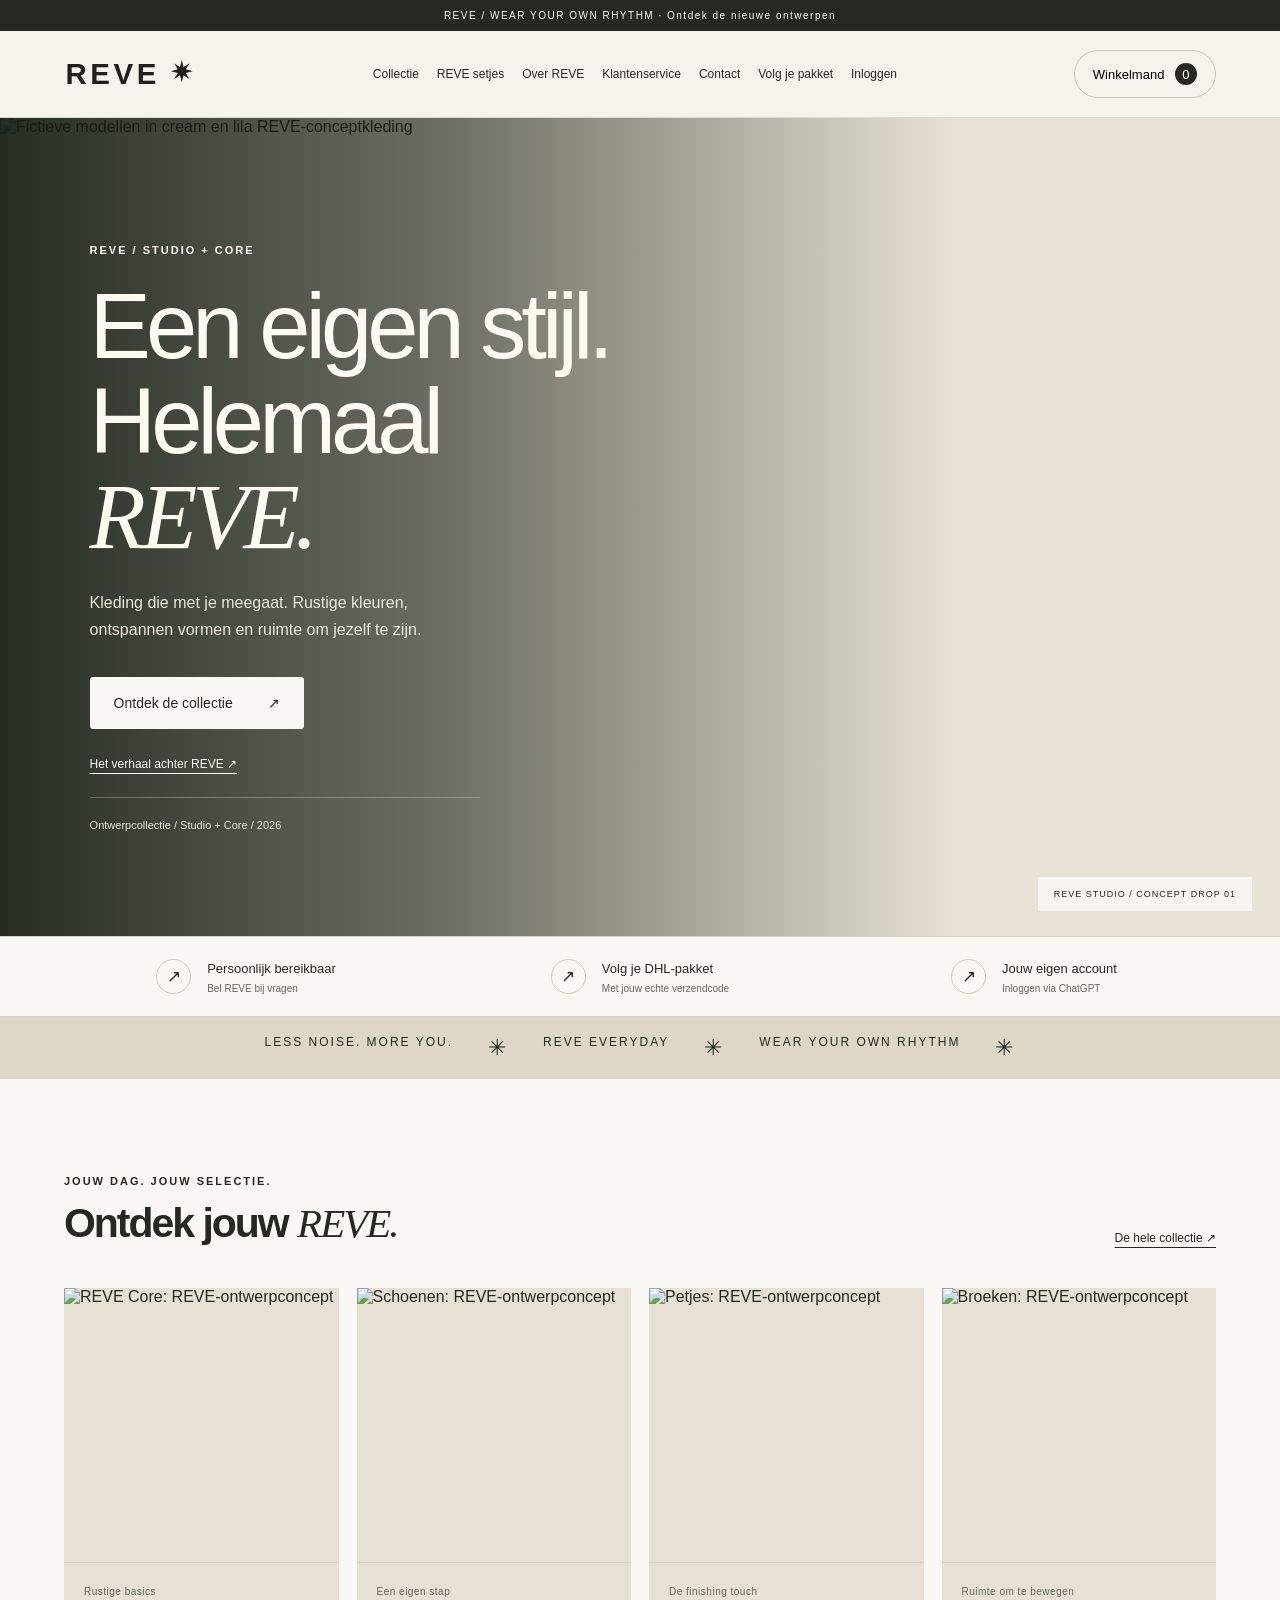
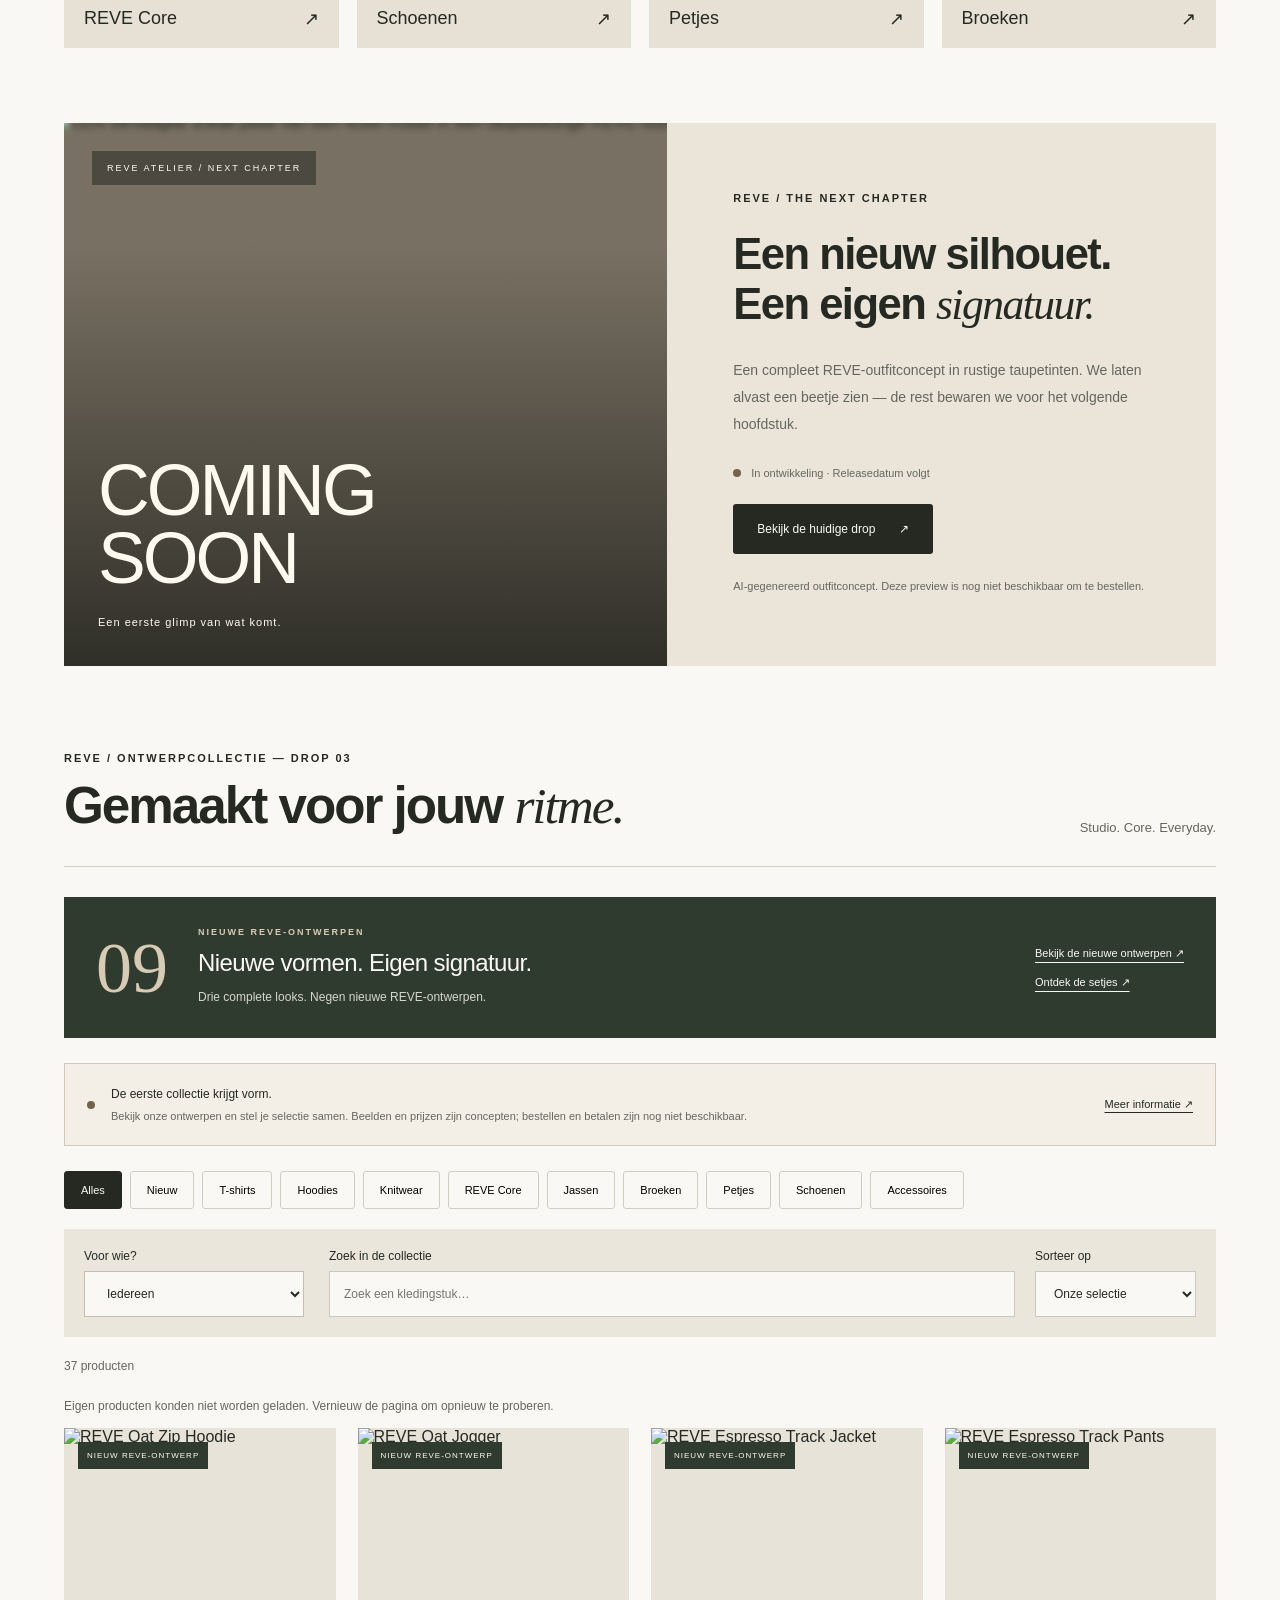
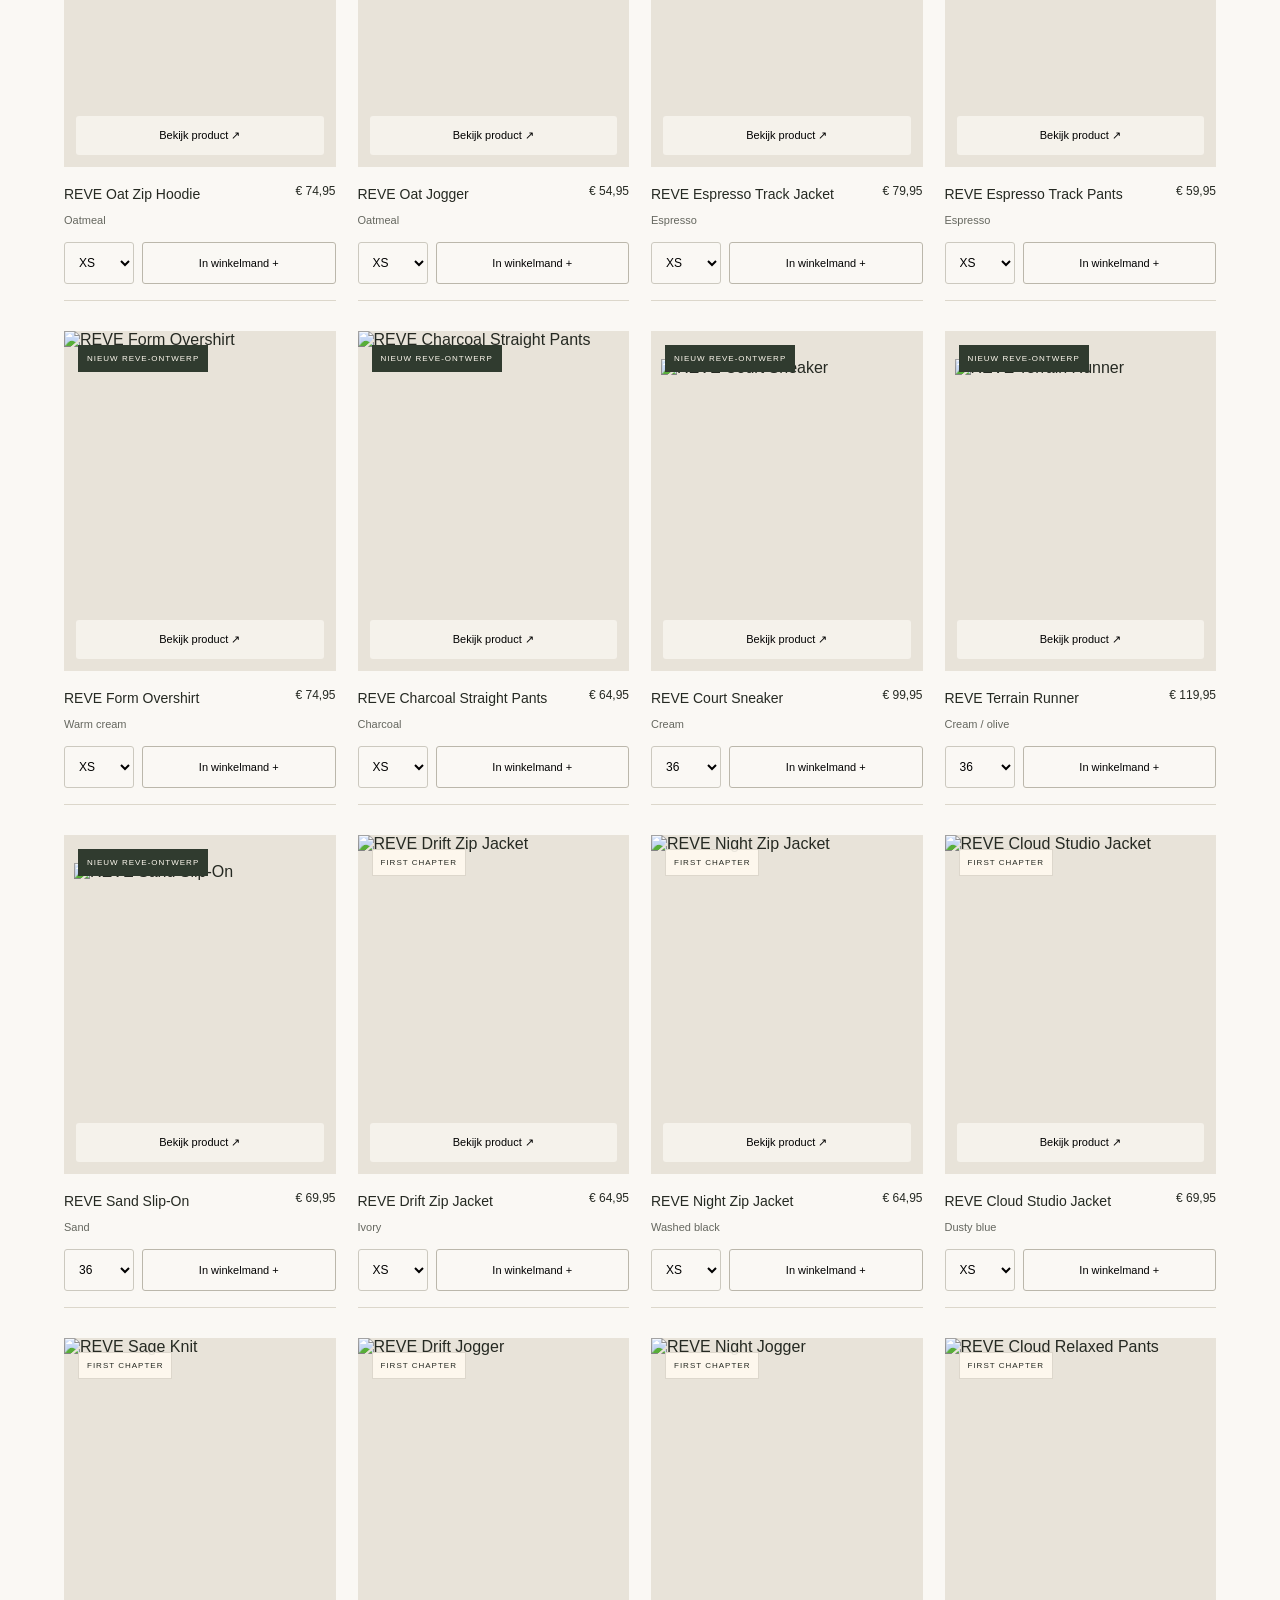
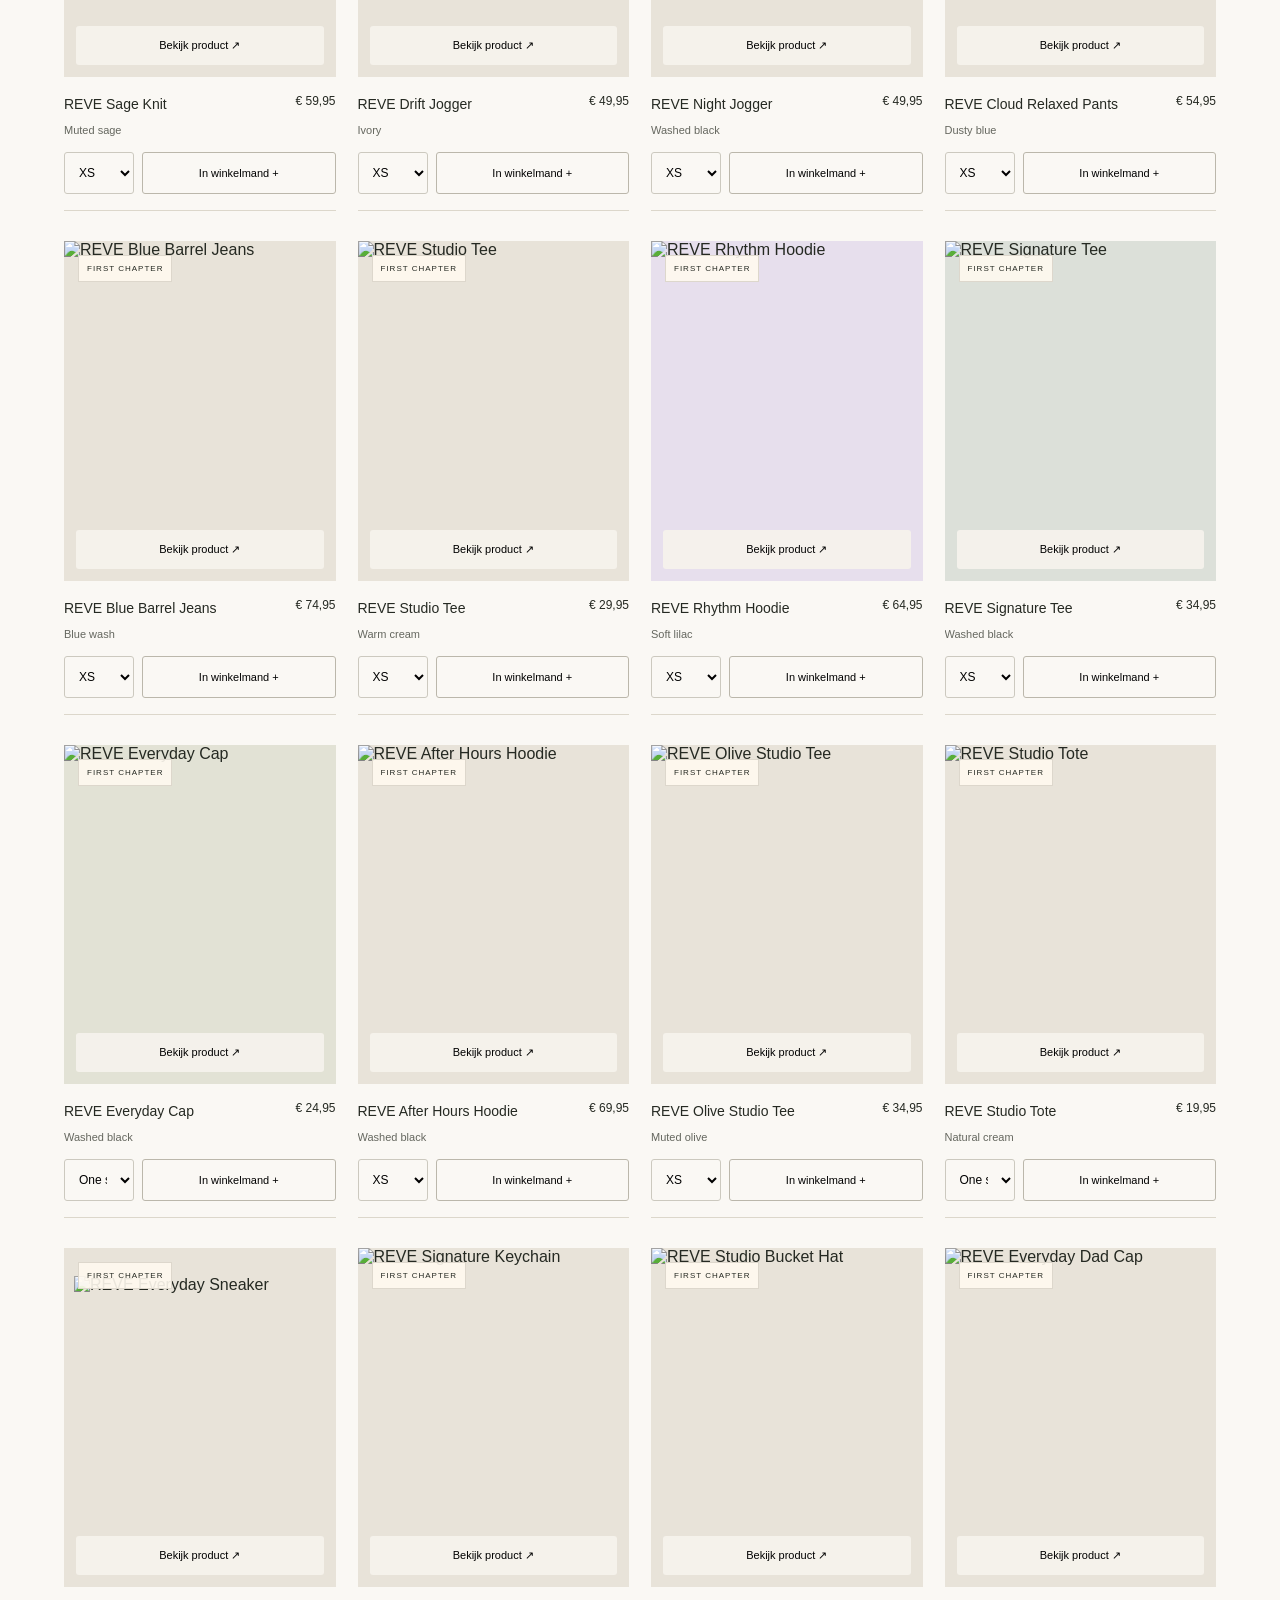
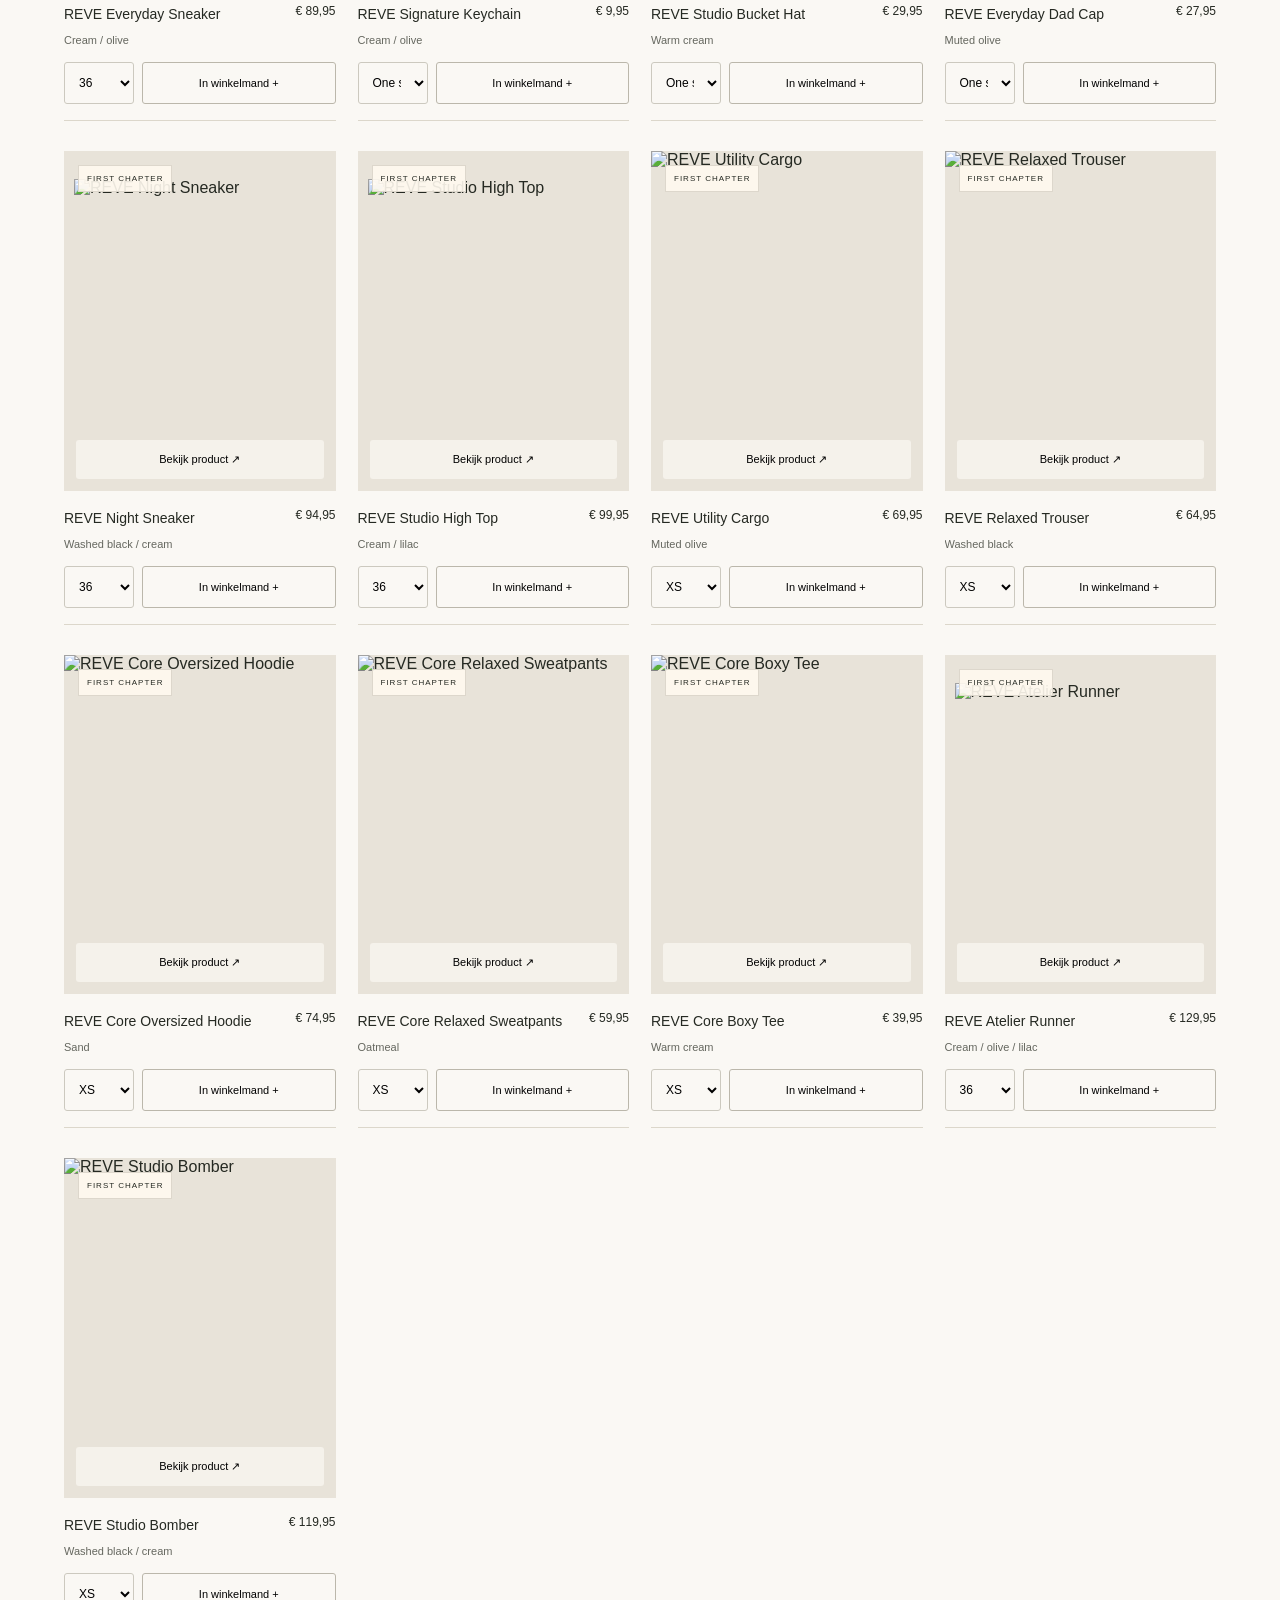
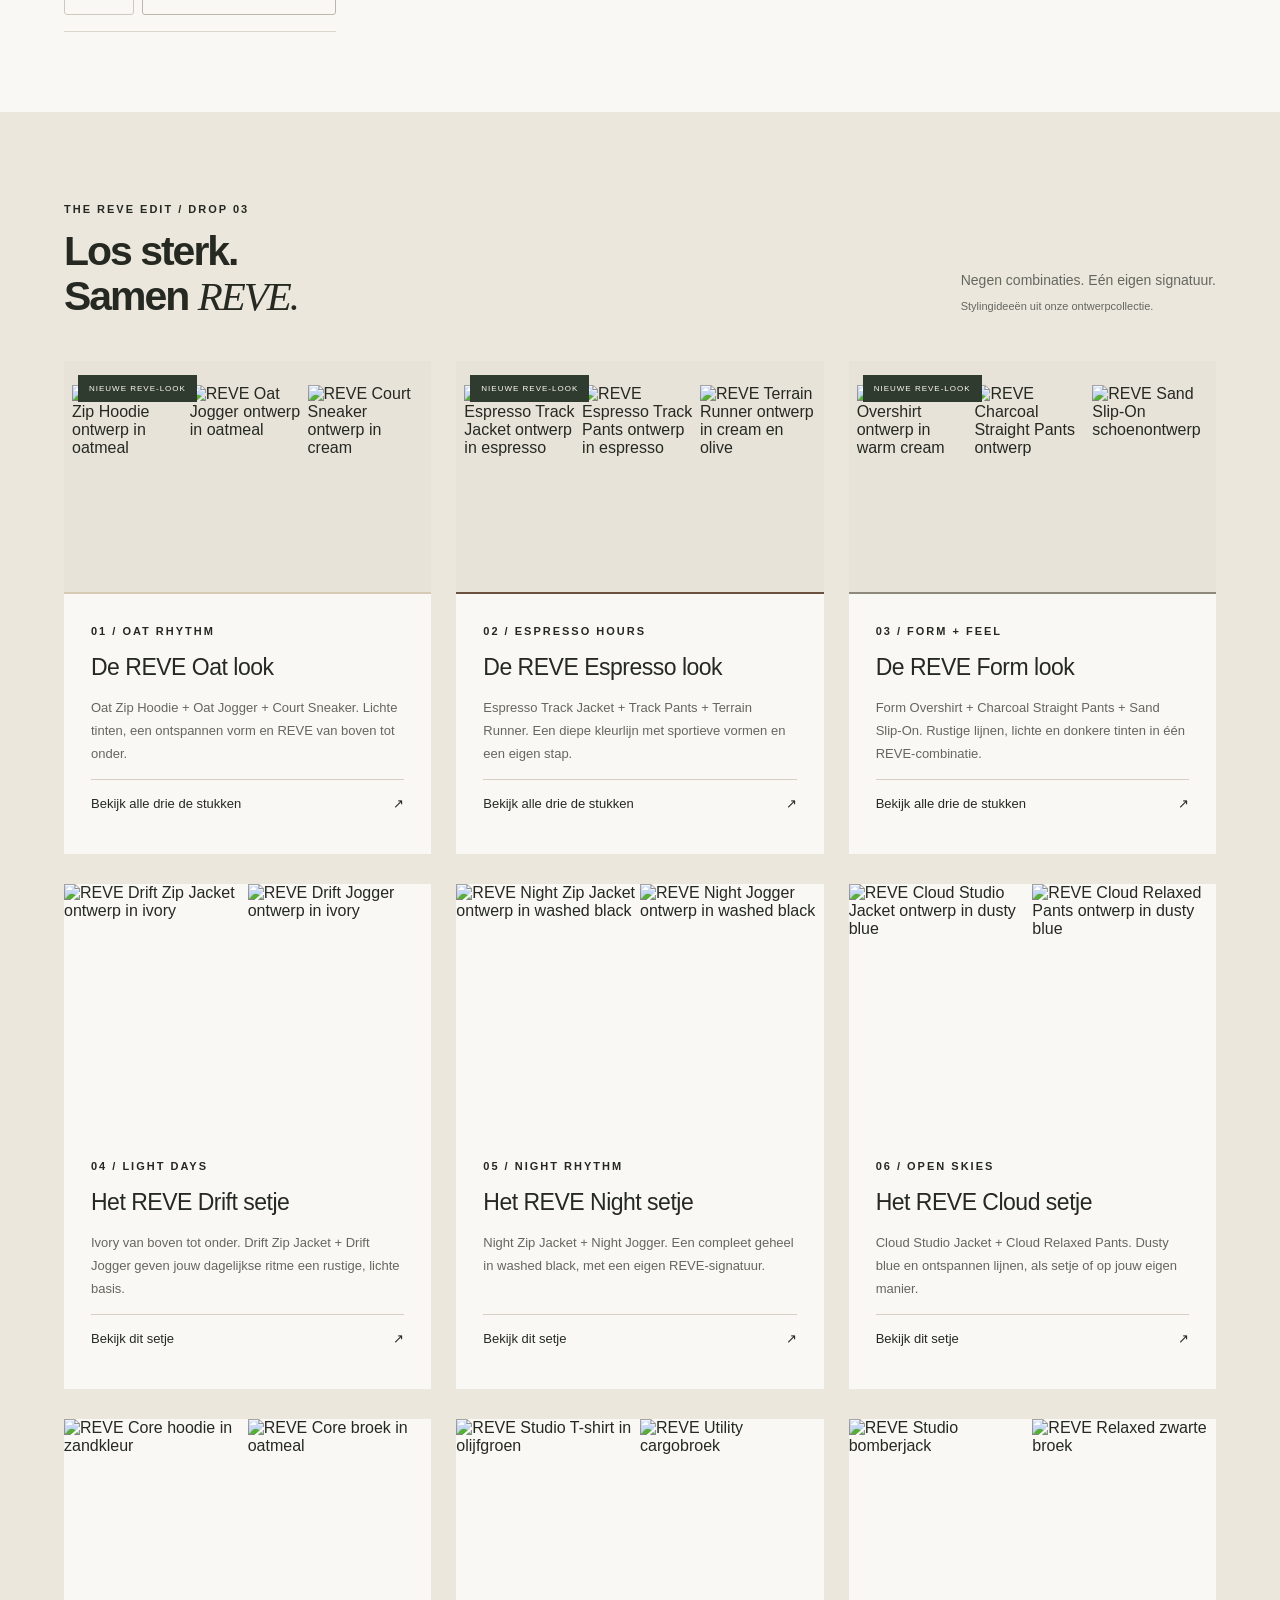
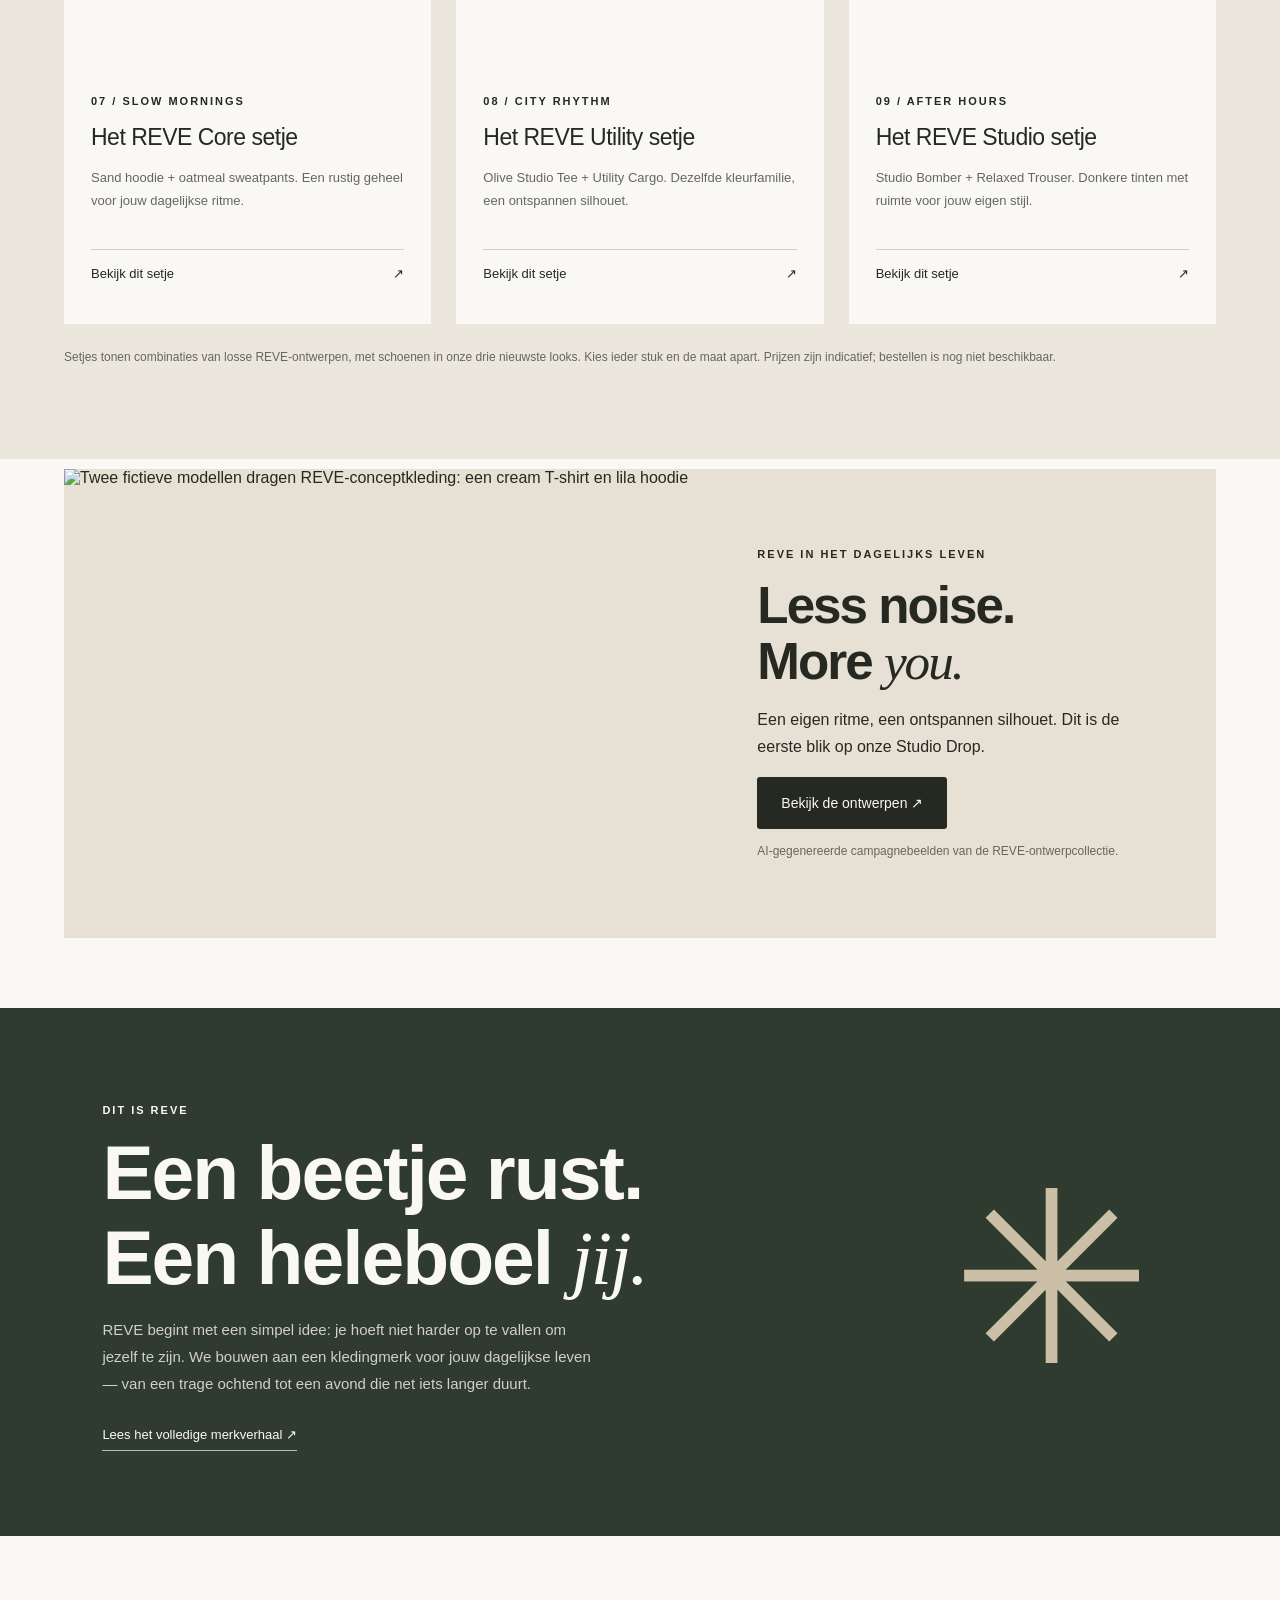
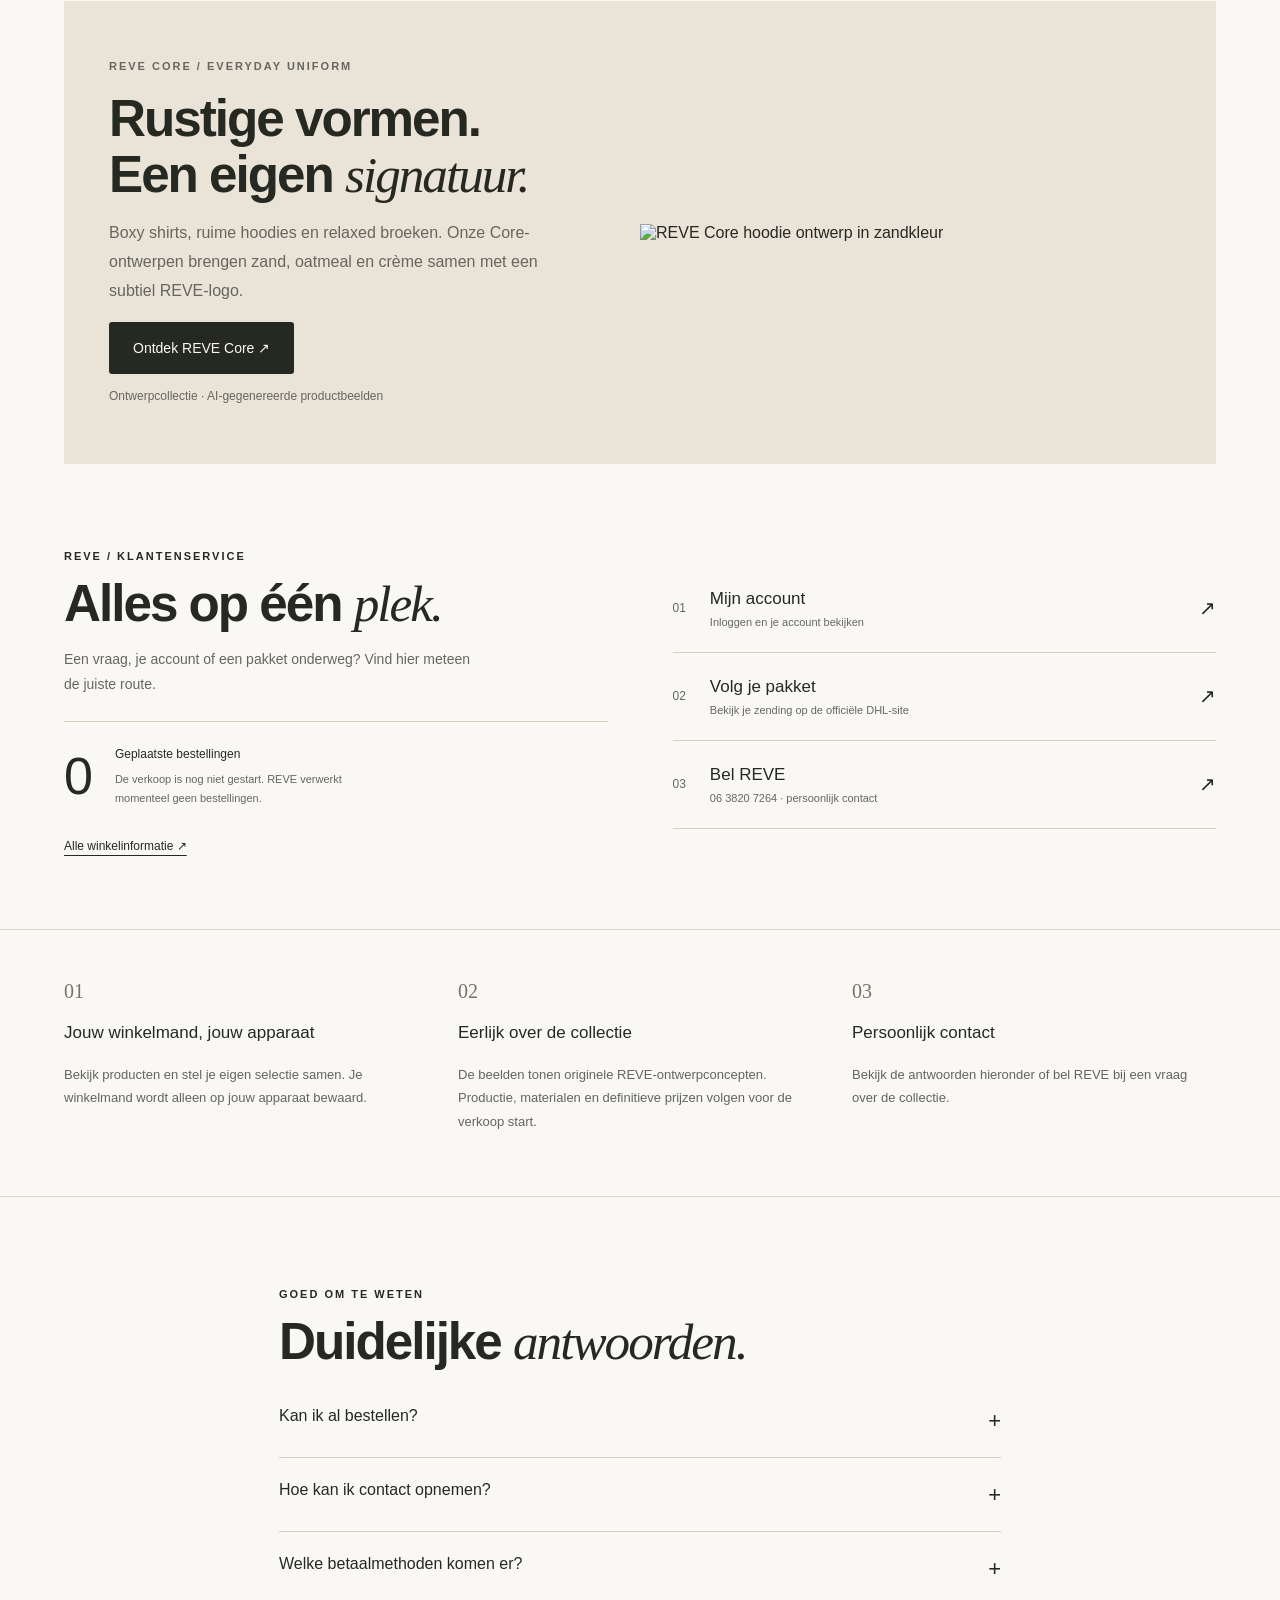
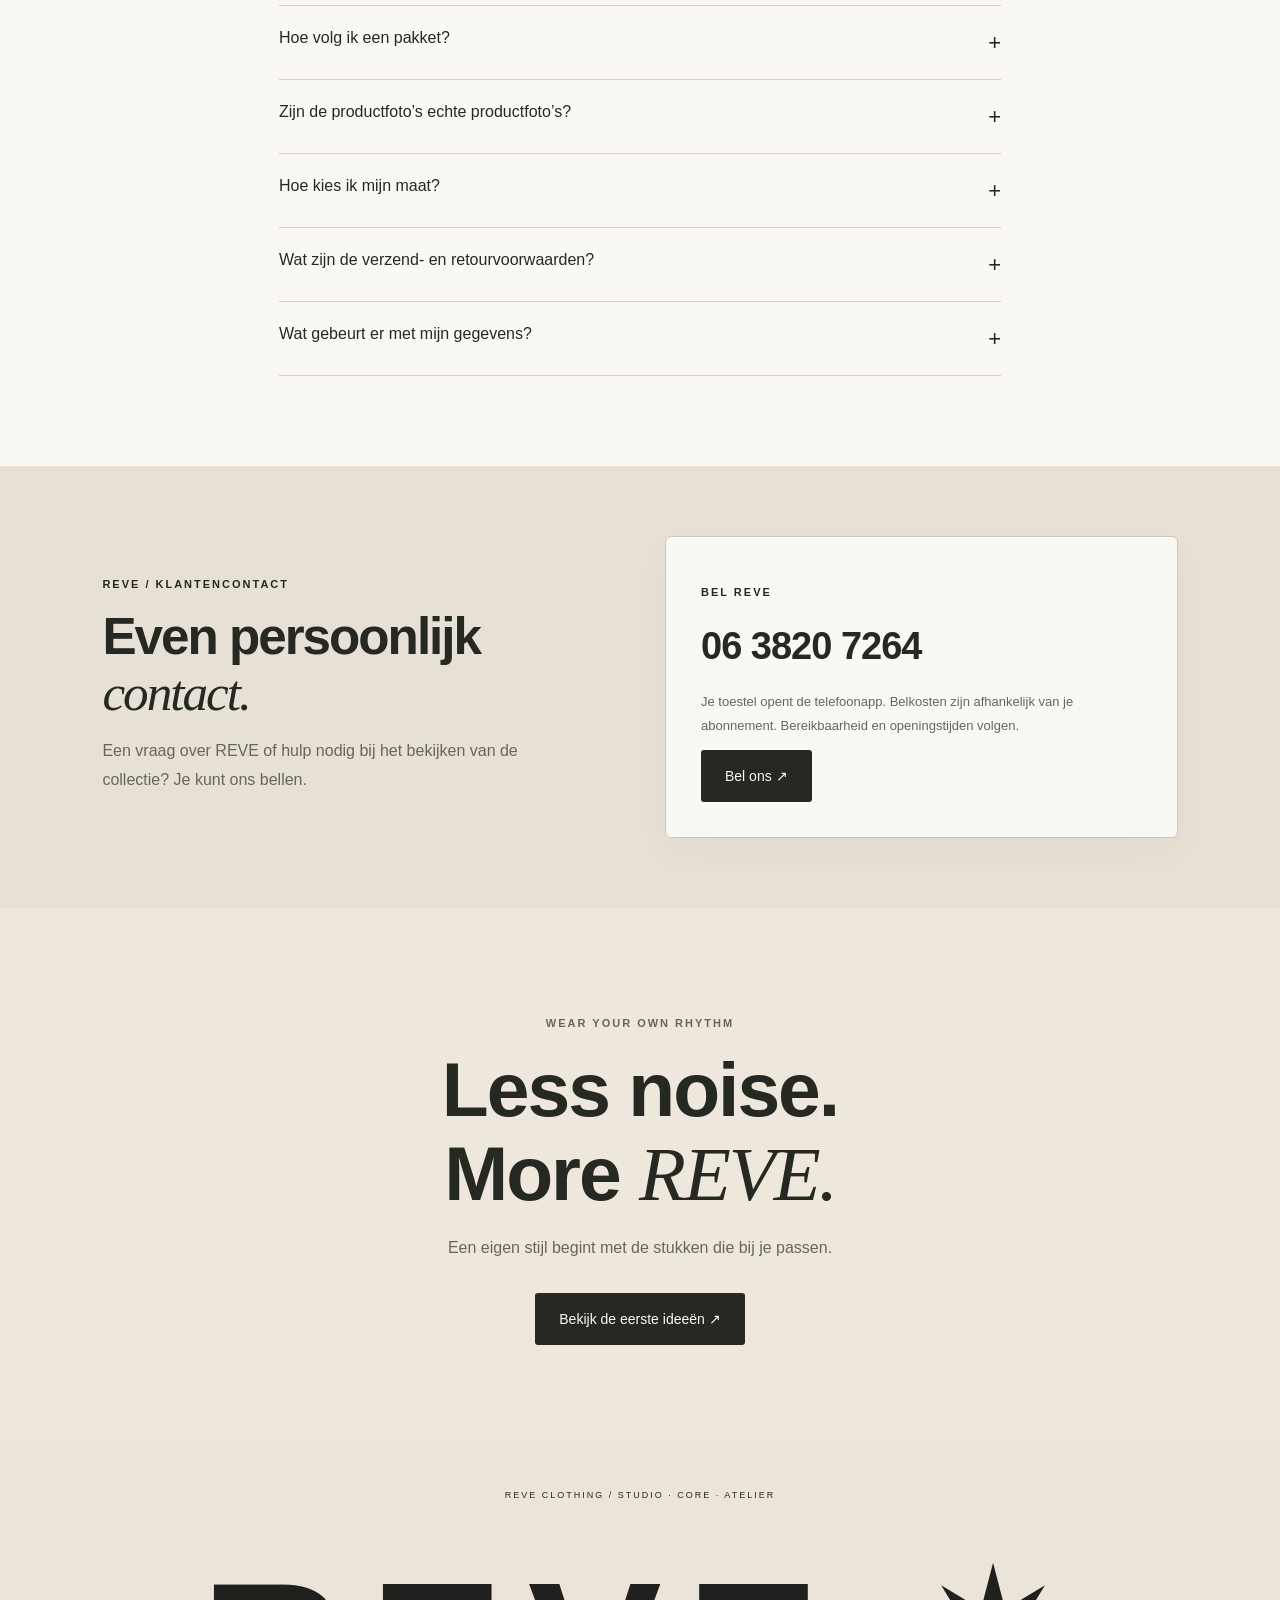
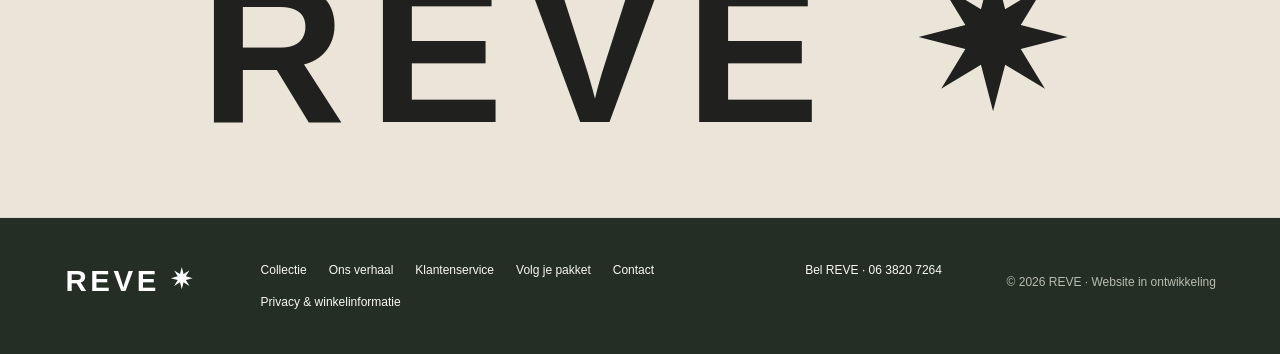
==== commit de9fba2c: "Add REVE Drop 03 clothing, footwear and three complete outfit combinations" ====
--- a/index.html
+++ b/index.html
@@ -7,10 +7,10 @@
 <main>
 <section class="hero"><div class="hero-copy"><p class="eyebrow">REVE / STUDIO + CORE</p><h1>Een eigen stijl.<br>Helemaal <em>REVE.</em></h1><p>Kleding die met je meegaat. Rustige kleuren, ontspannen vormen en ruimte om jezelf te zijn.</p><a class="button dark" href="#collectie">Ontdek de collectie <span>↗</span></a><a class="hero-secondary" href="/about.html">Het verhaal achter REVE ↗</a><p class="small">Ontwerpcollectie / Studio + Core / 2026</p></div><div class="hero-art campaign-hero"><img src="/reve-lifestyle.png" alt="Fictieve modellen in cream en lila REVE-conceptkleding" fetchpriority="high"><span class="campaign-caption">REVE STUDIO / CONCEPT DROP 01</span></div></section>
 <section class="service-strip" aria-label="REVE service"><a href="#contact"><span aria-hidden="true">↗</span><div><strong>Persoonlijk bereikbaar</strong><small>Bel REVE bij vragen</small></div></a><a href="/track.html"><span aria-hidden="true">↗</span><div><strong>Volg je DHL-pakket</strong><small>Met jouw echte verzendcode</small></div></a><a href="/account"><span aria-hidden="true">↗</span><div><strong>Jouw eigen account</strong><small>Inloggen via ChatGPT</small></div></a></section><div class="ticker" aria-hidden="true">LESS NOISE. MORE YOU. <span>✳</span> REVE EVERYDAY <span>✳</span> WEAR YOUR OWN RHYTHM <span>✳</span></div>
-<section class="category-edit" aria-labelledby="edit-title"><div class="edit-heading"><div><p class="eyebrow">JOUW DAG. JOUW SELECTIE.</p><h2 id="edit-title">Ontdek jouw <em>REVE.</em></h2></div><a href="#collectie">De hele collectie ↗</a></div><div class="edit-grid"><a class="edit-tile" href="#collectie" data-discover="core"><img src="/core-sand-hoodie.png" alt="REVE Core: REVE-ontwerpconcept" loading="lazy"><div><span>Rustige basics</span><h3>REVE Core <b aria-hidden="true">↗</b></h3></div></a><a class="edit-tile" href="#collectie" data-discover="schoenen"><img src="/atelier-runner.png" alt="Schoenen: REVE-ontwerpconcept" loading="lazy"><div><span>Een eigen stap</span><h3>Schoenen <b aria-hidden="true">↗</b></h3></div></a><a class="edit-tile" href="#collectie" data-discover="petjes"><img src="/olive-cap.png" alt="Petjes: REVE-ontwerpconcept" loading="lazy"><div><span>De finishing touch</span><h3>Petjes <b aria-hidden="true">↗</b></h3></div></a><a class="edit-tile" href="#collectie" data-discover="broeken"><img src="/olive-cargo.png" alt="Broeken: REVE-ontwerpconcept" loading="lazy"><div><span>Ruimte om te bewegen</span><h3>Broeken <b aria-hidden="true">↗</b></h3></div></a></div></section><section id="coming-soon" class="coming-soon" aria-labelledby="coming-title"><div class="coming-image"><img src="/reve-atelier-coming-soon.png" alt="Licht vervaagde sneak peek van een fictief model in een taupekleurige REVE-outfit" loading="lazy"><span class="coming-label">REVE ATELIER / NEXT CHAPTER</span><span class="coming-status">COMING<br>SOON<span>Een eerste glimp van wat komt.</span></span></div><div class="coming-copy"><p class="eyebrow">REVE / THE NEXT CHAPTER</p><h2 id="coming-title">Een nieuw silhouet.<br>Een eigen <em>signatuur.</em></h2><p>Een compleet REVE-outfitconcept in rustige taupetinten. We laten alvast een beetje zien — de rest bewaren we voor het volgende hoofdstuk.</p><div class="coming-date"><span class="launch-dot" aria-hidden="true"></span>In ontwikkeling · Releasedatum volgt</div><a class="button dark" href="#collectie" data-discover="new">Bekijk de huidige drop <span aria-hidden="true">↗</span></a><p class="concept-note">AI-gegenereerd outfitconcept. Deze preview is nog niet beschikbaar om te bestellen.</p></div></section><section id="collectie" class="collection"><div class="section-heading"><div><p class="eyebrow">REVE / ONTWERPCOLLECTIE 01</p><h2>Gemaakt voor jouw <em>ritme.</em></h2></div><p>Studio. Core. Everyday.</p></div><div class="collection-new"><span class="new-count" aria-hidden="true">08</span><div><p class="eyebrow">NIEUWE REVE-ONTWERPEN</p><h3>Nieuwe vormen. Eigen signatuur.</h3><p>Drie bijpassende setjes, een nieuwe knit en een eigen jeansontwerp.</p></div><div class="new-links"><a href="#collectie" data-discover="new">Bekijk de nieuwe ontwerpen ↗</a><a href="#looks">Ontdek de setjes ↗</a></div></div><div class="launch-note"><span class="launch-dot" aria-hidden="true"></span><div><strong>De eerste collectie krijgt vorm.</strong><p>Bekijk onze ontwerpen en stel je selectie samen. Beelden en prijzen zijn concepten; bestellen en betalen zijn nog niet beschikbaar.</p></div><a href="#vragen">Meer informatie ↗</a></div><div class="filters" role="group" aria-label="Filter collectie"><button class="active" data-filter="all" aria-pressed="true">Alles</button><button data-filter="new" aria-pressed="false">Nieuw</button><button data-filter="shirts" aria-pressed="false">T-shirts</button><button data-filter="hoodies" aria-pressed="false">Hoodies</button><button data-filter="knitwear" aria-pressed="false">Knitwear</button><button data-filter="core" aria-pressed="false">REVE Core</button><button data-filter="jassen" aria-pressed="false">Jassen</button><button data-filter="broeken" aria-pressed="false">Broeken</button><button data-filter="petjes" aria-pressed="false">Petjes</button><button data-filter="schoenen" aria-pressed="false">Schoenen</button><button data-filter="accessoires" aria-pressed="false">Accessoires</button></div><div class="catalog-controls"><div class="audience-picker"><label for="audience">Voor wie?</label><select id="audience"><option value="all">Iedereen</option><option value="dames">Dames</option><option value="heren">Heren</option><option value="unisex">Unisex</option><option value="jongens">Jongens</option><option value="meisjes">Meisjes</option></select></div><div class="collection-tools"><label>Zoek in de collectie<input id="search" type="search" placeholder="Zoek een kledingstuk…" autocomplete="off"></label><label>Sorteer op<select id="sort"><option value="featured">Onze selectie</option><option value="low">Prijs: laag naar hoog</option><option value="high">Prijs: hoog naar laag</option><option value="name">Naam: A–Z</option></select></label></div></div><p id="result-count" class="concept-note" role="status"></p><div id="products" class="product-grid"></div><noscript><p>Schakel JavaScript in om de collectie en winkelmand te gebruiken.</p></noscript></section>
-<section id="looks" class="reve-looks" aria-labelledby="looks-title"><div class="edit-heading"><div><p class="eyebrow">THE REVE EDIT / 01</p><h2 id="looks-title">Los sterk.<br>Samen <em>REVE.</em></h2></div><p>Zes combinaties. Eén eigen signatuur.<br><small>Stylingideeën uit onze ontwerpcollectie.</small></p></div><div class="looks-grid"><article class="look-card new-look drift"><div class="look-images"><span class="look-new">NIEUW REVE-SETJE</span><img src="/ivory-zip-jacket.png" alt="REVE Drift Zip Jacket ontwerp in ivory" loading="lazy"><img src="/ivory-tracksuit-pants.png" alt="REVE Drift Jogger ontwerp in ivory" loading="lazy"></div><div class="look-copy"><span class="eyebrow">01 / LIGHT DAYS</span><h3>Het REVE Drift setje</h3><p>Ivory van boven tot onder. Drift Zip Jacket + Drift Jogger geven jouw dagelijkse ritme een rustige, lichte basis.</p><button class="look-open" data-look="ivory-zip-jacket,ivory-tracksuit-pants">Bekijk dit setje <span>↗</span></button></div></article><article class="look-card new-look night"><div class="look-images"><span class="look-new">NIEUW REVE-SETJE</span><img src="/black-zip-jacket.png" alt="REVE Night Zip Jacket ontwerp in washed black" loading="lazy"><img src="/black-tracksuit-pants.png" alt="REVE Night Jogger ontwerp in washed black" loading="lazy"></div><div class="look-copy"><span class="eyebrow">02 / NIGHT RHYTHM</span><h3>Het REVE Night setje</h3><p>Night Zip Jacket + Night Jogger. Een compleet geheel in washed black, met een eigen REVE-signatuur.</p><button class="look-open" data-look="black-zip-jacket,black-tracksuit-pants">Bekijk dit setje <span>↗</span></button></div></article><article class="look-card new-look cloud"><div class="look-images"><span class="look-new">NIEUW REVE-SETJE</span><img src="/blue-studio-jacket.png" alt="REVE Cloud Studio Jacket ontwerp in dusty blue" loading="lazy"><img src="/blue-studio-pants.png" alt="REVE Cloud Relaxed Pants ontwerp in dusty blue" loading="lazy"></div><div class="look-copy"><span class="eyebrow">03 / OPEN SKIES</span><h3>Het REVE Cloud setje</h3><p>Cloud Studio Jacket + Cloud Relaxed Pants. Dusty blue en ontspannen lijnen, als setje of op jouw eigen manier.</p><button class="look-open" data-look="blue-studio-jacket,blue-studio-pants">Bekijk dit setje <span>↗</span></button></div></article><article class="look-card"><div class="look-images"><img src="/core-sand-hoodie.png" alt="REVE Core hoodie in zandkleur" loading="lazy"><img src="/core-sweatpants.png" alt="REVE Core broek in oatmeal" loading="lazy"></div><div class="look-copy"><span class="eyebrow">04 / SLOW MORNINGS</span><h3>Het REVE Core setje</h3><p>Sand hoodie + oatmeal sweatpants. Een rustig geheel voor jouw dagelijkse ritme.</p><button class="look-open" data-look="core-sand-hoodie,core-sweatpants">Bekijk dit setje <span>↗</span></button></div></article><article class="look-card"><div class="look-images"><img src="/olive-tee.png" alt="REVE Studio T-shirt in olijfgroen" loading="lazy"><img src="/olive-cargo.png" alt="REVE Utility cargobroek" loading="lazy"></div><div class="look-copy"><span class="eyebrow">05 / CITY RHYTHM</span><h3>Het REVE Utility setje</h3><p>Olive Studio Tee + Utility Cargo. Dezelfde kleurfamilie, een ontspannen silhouet.</p><button class="look-open" data-look="olive-tee,olive-cargo">Bekijk dit setje <span>↗</span></button></div></article><article class="look-card"><div class="look-images"><img src="/studio-bomber.png" alt="REVE Studio bomberjack" loading="lazy"><img src="/black-trouser.png" alt="REVE Relaxed zwarte broek" loading="lazy"></div><div class="look-copy"><span class="eyebrow">06 / AFTER HOURS</span><h3>Het REVE Studio setje</h3><p>Studio Bomber + Relaxed Trouser. Donkere tinten met ruimte voor jouw eigen stijl.</p><button class="look-open" data-look="studio-bomber,black-trouser">Bekijk dit setje <span>↗</span></button></div></article></div><p class="concept-note">Setjes tonen combinaties van losse ontwerpen. Prijzen zijn indicatief; bestellen is nog niet beschikbaar.</p></section><section class="lifestyle"><img src="/reve-lifestyle.png" alt="Twee fictieve modellen dragen REVE-conceptkleding: een cream T-shirt en lila hoodie" loading="lazy"><div><p class="eyebrow">REVE IN HET DAGELIJKS LEVEN</p><h2>Less noise.<br>More <em>you.</em></h2><p>Een eigen ritme, een ontspannen silhouet. Dit is de eerste blik op onze Studio Drop.</p><a class="button dark" href="#collectie">Bekijk de ontwerpen ↗</a><p class="concept-note">AI-gegenereerde campagnebeelden van de REVE-ontwerpcollectie.</p></div></section><section id="verhaal" class="story"><p class="eyebrow">DIT IS REVE</p><h2>Een beetje rust.<br>Een heleboel <em>jij.</em></h2><p>REVE begint met een simpel idee: je hoeft niet harder op te vallen om jezelf te zijn. We bouwen aan een kledingmerk voor jouw dagelijkse leven — van een trage ochtend tot een avond die net iets langer duurt.</p><a href="/about.html">Lees het volledige merkverhaal ↗</a><span class="story-symbol" aria-hidden="true">✳</span></section>
+<section class="category-edit" aria-labelledby="edit-title"><div class="edit-heading"><div><p class="eyebrow">JOUW DAG. JOUW SELECTIE.</p><h2 id="edit-title">Ontdek jouw <em>REVE.</em></h2></div><a href="#collectie">De hele collectie ↗</a></div><div class="edit-grid"><a class="edit-tile" href="#collectie" data-discover="core"><img src="/core-sand-hoodie.png" alt="REVE Core: REVE-ontwerpconcept" loading="lazy"><div><span>Rustige basics</span><h3>REVE Core <b aria-hidden="true">↗</b></h3></div></a><a class="edit-tile" href="#collectie" data-discover="schoenen"><img src="/atelier-runner.png" alt="Schoenen: REVE-ontwerpconcept" loading="lazy"><div><span>Een eigen stap</span><h3>Schoenen <b aria-hidden="true">↗</b></h3></div></a><a class="edit-tile" href="#collectie" data-discover="petjes"><img src="/olive-cap.png" alt="Petjes: REVE-ontwerpconcept" loading="lazy"><div><span>De finishing touch</span><h3>Petjes <b aria-hidden="true">↗</b></h3></div></a><a class="edit-tile" href="#collectie" data-discover="broeken"><img src="/olive-cargo.png" alt="Broeken: REVE-ontwerpconcept" loading="lazy"><div><span>Ruimte om te bewegen</span><h3>Broeken <b aria-hidden="true">↗</b></h3></div></a></div></section><section id="coming-soon" class="coming-soon" aria-labelledby="coming-title"><div class="coming-image"><img src="/reve-atelier-coming-soon.png" alt="Licht vervaagde sneak peek van een fictief model in een taupekleurige REVE-outfit" loading="lazy"><span class="coming-label">REVE ATELIER / NEXT CHAPTER</span><span class="coming-status">COMING<br>SOON<span>Een eerste glimp van wat komt.</span></span></div><div class="coming-copy"><p class="eyebrow">REVE / THE NEXT CHAPTER</p><h2 id="coming-title">Een nieuw silhouet.<br>Een eigen <em>signatuur.</em></h2><p>Een compleet REVE-outfitconcept in rustige taupetinten. We laten alvast een beetje zien — de rest bewaren we voor het volgende hoofdstuk.</p><div class="coming-date"><span class="launch-dot" aria-hidden="true"></span>In ontwikkeling · Releasedatum volgt</div><a class="button dark" href="#collectie" data-discover="new">Bekijk de huidige drop <span aria-hidden="true">↗</span></a><p class="concept-note">AI-gegenereerd outfitconcept. Deze preview is nog niet beschikbaar om te bestellen.</p></div></section><section id="collectie" class="collection"><div class="section-heading"><div><p class="eyebrow">REVE / ONTWERPCOLLECTIE — DROP 03</p><h2>Gemaakt voor jouw <em>ritme.</em></h2></div><p>Studio. Core. Everyday.</p></div><div class="collection-new"><span class="new-count" aria-hidden="true">09</span><div><p class="eyebrow">NIEUWE REVE-ONTWERPEN</p><h3>Nieuwe vormen. Eigen signatuur.</h3><p>Drie complete looks. Negen nieuwe REVE-ontwerpen.</p></div><div class="new-links"><a href="#collectie" data-discover="new">Bekijk de nieuwe ontwerpen ↗</a><a href="#looks">Ontdek de setjes ↗</a></div></div><div class="launch-note"><span class="launch-dot" aria-hidden="true"></span><div><strong>De eerste collectie krijgt vorm.</strong><p>Bekijk onze ontwerpen en stel je selectie samen. Beelden en prijzen zijn concepten; bestellen en betalen zijn nog niet beschikbaar.</p></div><a href="#vragen">Meer informatie ↗</a></div><div class="filters" role="group" aria-label="Filter collectie"><button class="active" data-filter="all" aria-pressed="true">Alles</button><button data-filter="new" aria-pressed="false">Nieuw</button><button data-filter="shirts" aria-pressed="false">T-shirts</button><button data-filter="hoodies" aria-pressed="false">Hoodies</button><button data-filter="knitwear" aria-pressed="false">Knitwear</button><button data-filter="core" aria-pressed="false">REVE Core</button><button data-filter="jassen" aria-pressed="false">Jassen</button><button data-filter="broeken" aria-pressed="false">Broeken</button><button data-filter="petjes" aria-pressed="false">Petjes</button><button data-filter="schoenen" aria-pressed="false">Schoenen</button><button data-filter="accessoires" aria-pressed="false">Accessoires</button></div><div class="catalog-controls"><div class="audience-picker"><label for="audience">Voor wie?</label><select id="audience"><option value="all">Iedereen</option><option value="dames">Dames</option><option value="heren">Heren</option><option value="unisex">Unisex</option><option value="jongens">Jongens</option><option value="meisjes">Meisjes</option></select></div><div class="collection-tools"><label>Zoek in de collectie<input id="search" type="search" placeholder="Zoek een kledingstuk…" autocomplete="off"></label><label>Sorteer op<select id="sort"><option value="featured">Onze selectie</option><option value="low">Prijs: laag naar hoog</option><option value="high">Prijs: hoog naar laag</option><option value="name">Naam: A–Z</option></select></label></div></div><p id="result-count" class="concept-note" role="status"></p><div id="products" class="product-grid"></div><noscript><p>Schakel JavaScript in om de collectie en winkelmand te gebruiken.</p></noscript></section>
+<section id="looks" class="reve-looks" aria-labelledby="looks-title"><div class="edit-heading"><div><p class="eyebrow">THE REVE EDIT / DROP 03</p><h2 id="looks-title">Los sterk.<br>Samen <em>REVE.</em></h2></div><p>Negen combinaties. Eén eigen signatuur.<br><small>Stylingideeën uit onze ontwerpcollectie.</small></p></div><div class="looks-grid"><article class="look-card new-look oat"><div class="look-images look-images-three"><span class="look-new">NIEUWE REVE-LOOK</span><img src="/oatmeal-zip-hoodie.png" alt="REVE Oat Zip Hoodie ontwerp in oatmeal" loading="lazy"><img src="/oatmeal-jogger.png" alt="REVE Oat Jogger ontwerp in oatmeal" loading="lazy"><img src="/cream-court-sneaker.png" alt="REVE Court Sneaker ontwerp in cream" loading="lazy"></div><div class="look-copy"><span class="eyebrow">01 / OAT RHYTHM</span><h3>De REVE Oat look</h3><p>Oat Zip Hoodie + Oat Jogger + Court Sneaker. Lichte tinten, een ontspannen vorm en REVE van boven tot onder.</p><button class="look-open" data-look="oatmeal-zip-hoodie,oatmeal-jogger,cream-court-sneaker">Bekijk alle drie de stukken <span>↗</span></button></div></article><article class="look-card new-look espresso"><div class="look-images look-images-three"><span class="look-new">NIEUWE REVE-LOOK</span><img src="/espresso-track-jacket.png" alt="REVE Espresso Track Jacket ontwerp in espresso" loading="lazy"><img src="/espresso-track-pants.png" alt="REVE Espresso Track Pants ontwerp in espresso" loading="lazy"><img src="/olive-trail-runner.png" alt="REVE Terrain Runner ontwerp in cream en olive" loading="lazy"></div><div class="look-copy"><span class="eyebrow">02 / ESPRESSO HOURS</span><h3>De REVE Espresso look</h3><p>Espresso Track Jacket + Track Pants + Terrain Runner. Een diepe kleurlijn met sportieve vormen en een eigen stap.</p><button class="look-open" data-look="espresso-track-jacket,espresso-track-pants,olive-trail-runner">Bekijk alle drie de stukken <span>↗</span></button></div></article><article class="look-card new-look form"><div class="look-images look-images-three"><span class="look-new">NIEUWE REVE-LOOK</span><img src="/cream-overshirt.png" alt="REVE Form Overshirt ontwerp in warm cream" loading="lazy"><img src="/charcoal-straight-pants.png" alt="REVE Charcoal Straight Pants ontwerp" loading="lazy"><img src="/sand-slip-on.png" alt="REVE Sand Slip-On schoenontwerp" loading="lazy"></div><div class="look-copy"><span class="eyebrow">03 / FORM + FEEL</span><h3>De REVE Form look</h3><p>Form Overshirt + Charcoal Straight Pants + Sand Slip-On. Rustige lijnen, lichte en donkere tinten in één REVE-combinatie.</p><button class="look-open" data-look="cream-overshirt,charcoal-straight-pants,sand-slip-on">Bekijk alle drie de stukken <span>↗</span></button></div></article><article class="look-card drift"><div class="look-images"><img src="/ivory-zip-jacket.png" alt="REVE Drift Zip Jacket ontwerp in ivory" loading="lazy"><img src="/ivory-tracksuit-pants.png" alt="REVE Drift Jogger ontwerp in ivory" loading="lazy"></div><div class="look-copy"><span class="eyebrow">04 / LIGHT DAYS</span><h3>Het REVE Drift setje</h3><p>Ivory van boven tot onder. Drift Zip Jacket + Drift Jogger geven jouw dagelijkse ritme een rustige, lichte basis.</p><button class="look-open" data-look="ivory-zip-jacket,ivory-tracksuit-pants">Bekijk dit setje <span>↗</span></button></div></article><article class="look-card night"><div class="look-images"><img src="/black-zip-jacket.png" alt="REVE Night Zip Jacket ontwerp in washed black" loading="lazy"><img src="/black-tracksuit-pants.png" alt="REVE Night Jogger ontwerp in washed black" loading="lazy"></div><div class="look-copy"><span class="eyebrow">05 / NIGHT RHYTHM</span><h3>Het REVE Night setje</h3><p>Night Zip Jacket + Night Jogger. Een compleet geheel in washed black, met een eigen REVE-signatuur.</p><button class="look-open" data-look="black-zip-jacket,black-tracksuit-pants">Bekijk dit setje <span>↗</span></button></div></article><article class="look-card cloud"><div class="look-images"><img src="/blue-studio-jacket.png" alt="REVE Cloud Studio Jacket ontwerp in dusty blue" loading="lazy"><img src="/blue-studio-pants.png" alt="REVE Cloud Relaxed Pants ontwerp in dusty blue" loading="lazy"></div><div class="look-copy"><span class="eyebrow">06 / OPEN SKIES</span><h3>Het REVE Cloud setje</h3><p>Cloud Studio Jacket + Cloud Relaxed Pants. Dusty blue en ontspannen lijnen, als setje of op jouw eigen manier.</p><button class="look-open" data-look="blue-studio-jacket,blue-studio-pants">Bekijk dit setje <span>↗</span></button></div></article><article class="look-card"><div class="look-images"><img src="/core-sand-hoodie.png" alt="REVE Core hoodie in zandkleur" loading="lazy"><img src="/core-sweatpants.png" alt="REVE Core broek in oatmeal" loading="lazy"></div><div class="look-copy"><span class="eyebrow">07 / SLOW MORNINGS</span><h3>Het REVE Core setje</h3><p>Sand hoodie + oatmeal sweatpants. Een rustig geheel voor jouw dagelijkse ritme.</p><button class="look-open" data-look="core-sand-hoodie,core-sweatpants">Bekijk dit setje <span>↗</span></button></div></article><article class="look-card"><div class="look-images"><img src="/olive-tee.png" alt="REVE Studio T-shirt in olijfgroen" loading="lazy"><img src="/olive-cargo.png" alt="REVE Utility cargobroek" loading="lazy"></div><div class="look-copy"><span class="eyebrow">08 / CITY RHYTHM</span><h3>Het REVE Utility setje</h3><p>Olive Studio Tee + Utility Cargo. Dezelfde kleurfamilie, een ontspannen silhouet.</p><button class="look-open" data-look="olive-tee,olive-cargo">Bekijk dit setje <span>↗</span></button></div></article><article class="look-card"><div class="look-images"><img src="/studio-bomber.png" alt="REVE Studio bomberjack" loading="lazy"><img src="/black-trouser.png" alt="REVE Relaxed zwarte broek" loading="lazy"></div><div class="look-copy"><span class="eyebrow">09 / AFTER HOURS</span><h3>Het REVE Studio setje</h3><p>Studio Bomber + Relaxed Trouser. Donkere tinten met ruimte voor jouw eigen stijl.</p><button class="look-open" data-look="studio-bomber,black-trouser">Bekijk dit setje <span>↗</span></button></div></article></div><p class="concept-note">Setjes tonen combinaties van losse REVE-ontwerpen, met schoenen in onze drie nieuwste looks. Kies ieder stuk en de maat apart. Prijzen zijn indicatief; bestellen is nog niet beschikbaar.</p></section><section class="lifestyle"><img src="/reve-lifestyle.png" alt="Twee fictieve modellen dragen REVE-conceptkleding: een cream T-shirt en lila hoodie" loading="lazy"><div><p class="eyebrow">REVE IN HET DAGELIJKS LEVEN</p><h2>Less noise.<br>More <em>you.</em></h2><p>Een eigen ritme, een ontspannen silhouet. Dit is de eerste blik op onze Studio Drop.</p><a class="button dark" href="#collectie">Bekijk de ontwerpen ↗</a><p class="concept-note">AI-gegenereerde campagnebeelden van de REVE-ontwerpcollectie.</p></div></section><section id="verhaal" class="story"><p class="eyebrow">DIT IS REVE</p><h2>Een beetje rust.<br>Een heleboel <em>jij.</em></h2><p>REVE begint met een simpel idee: je hoeft niet harder op te vallen om jezelf te zijn. We bouwen aan een kledingmerk voor jouw dagelijkse leven — van een trage ochtend tot een avond die net iets langer duurt.</p><a href="/about.html">Lees het volledige merkverhaal ↗</a><span class="story-symbol" aria-hidden="true">✳</span></section>
 <section class="core-feature"><div><p class="eyebrow">REVE CORE / EVERYDAY UNIFORM</p><h2>Rustige vormen.<br>Een eigen <em>signatuur.</em></h2><p>Boxy shirts, ruime hoodies en relaxed broeken. Onze Core-ontwerpen brengen zand, oatmeal en crème samen met een subtiel REVE-logo.</p><a class="button dark" href="#collectie" id="show-core">Ontdek REVE Core ↗</a><p class="concept-note">Ontwerpcollectie · AI-gegenereerde productbeelden</p></div><img src="/core-sand-hoodie.png" alt="REVE Core hoodie ontwerp in zandkleur" loading="lazy"></section><section id="service" class="service-center"><div><p class="eyebrow">REVE / KLANTENSERVICE</p><h2>Alles op één <em>plek.</em></h2><p>Een vraag, je account of een pakket onderweg? Vind hier meteen de juiste route.</p><div class="order-count" aria-label="Aantal echte bestellingen"><strong>0</strong><div><span>Geplaatste bestellingen</span><p>De verkoop is nog niet gestart. REVE verwerkt momenteel geen bestellingen.</p></div></div><a class="service-overview" href="/service.html">Alle winkelinformatie ↗</a></div><div class="service-links"><a href="/account"><span>01</span><div><h3>Mijn account</h3><p>Inloggen en je account bekijken</p></div><b aria-hidden="true">↗</b></a><a href="/track.html"><span>02</span><div><h3>Volg je pakket</h3><p>Bekijk je zending op de officiële DHL-site</p></div><b aria-hidden="true">↗</b></a><a href="tel:+31638207264"><span>03</span><div><h3>Bel REVE</h3><p>06 3820 7264 · persoonlijk contact</p></div><b aria-hidden="true">↗</b></a></div></section><section class="store-info"><div><span>01</span><h3>Jouw winkelmand, jouw apparaat</h3><p>Bekijk producten en stel je eigen selectie samen. Je winkelmand wordt alleen op jouw apparaat bewaard.</p></div><div><span>02</span><h3>Eerlijk over de collectie</h3><p>De beelden tonen originele REVE-ontwerpconcepten. Productie, materialen en definitieve prijzen volgen voor de verkoop start.</p></div><div><span>03</span><h3>Persoonlijk contact</h3><p>Bekijk de antwoorden hieronder of bel REVE bij een vraag over de collectie.</p></div></section><section id="vragen" class="faq"><p class="eyebrow">GOED OM TE WETEN</p><h2>Duidelijke <em>antwoorden.</em></h2><details><summary>Kan ik al bestellen?</summary><p>REVE is in ontwikkeling. Je kunt de collectie bekijken en je winkelmand samenstellen, maar nog geen bestelling plaatsen of betalen. Zodra bestellen beschikbaar is, moet je eerst inloggen met je ChatGPT-account.</p></details><details><summary>Hoe kan ik contact opnemen?</summary><p>Bel <a href="tel:+31638207264">06 3820 7264</a> bij vragen over REVE. Er zijn nog geen vaste openingstijden gepubliceerd.</p></details><details><summary>Welke betaalmethoden komen er?</summary><p>We willen Mollie aansluiten voor iDEAL en kaarten. Deze betaalmethoden zijn nog niet actief; je kunt nu nog niet afrekenen.</p></details><details><summary>Hoe volg ik een pakket?</summary><p>Ga naar <a href="/track.html">Volg je pakket</a>. Met je DHL-zendingsnummer en postcode bekijk je de actuele status bij DHL. REVE moet de verzendcode na het aanmelden van het pakket aan jou doorgeven.</p></details><details><summary>Zijn de productfoto’s echte productfoto’s?</summary><p>De huidige collectie gebruikt AI-gegenereerde ontwerpbeelden. Ze tonen onze ideeën, geen gefotografeerde voorraad. Echte productfoto’s, materialen en pasvormgegevens worden bevestigd voordat verkoop mogelijk wordt.</p></details><details><summary>Hoe kies ik mijn maat?</summary><p>Open een product voor de beschikbare maten. De definitieve afmetingen en pasvorm voegen we toe zodra de echte producten bekend zijn.</p></details><details><summary>Wat zijn de verzend- en retourvoorwaarden?</summary><p>Deze worden vastgesteld voor de winkel opent. Er zijn op dit moment nog geen bestellingen, verzendkosten of retourtermijnen.</p></details><details><summary>Wat gebeurt er met mijn gegevens?</summary><p>Je winkelmand blijft op je eigen apparaat. De eigenaar kan producten en foto’s online opslaan via een beveiligde beheeromgeving. We vragen geen adres- of betaalgegevens. Je kunt zonder login rondkijken. Voor bestellen gebruiken we je ChatGPT-login; REVE bewaart geen wachtwoord.</p></details></section><section id="contact" class="contact-panel"><div><p class="eyebrow">REVE / KLANTENCONTACT</p><h2>Even persoonlijk<br><em>contact.</em></h2><p>Een vraag over REVE of hulp nodig bij het bekijken van de collectie? Je kunt ons bellen.</p></div><div class="contact-card"><p class="eyebrow">BEL REVE</p><a class="contact-number" href="tel:+31638207264">06 3820 7264</a><p>Je toestel opent de telefoonapp. Belkosten zijn afhankelijk van je abonnement. Bereikbaarheid en openingstijden volgen.</p><a class="button dark" href="tel:+31638207264">Bel ons ↗</a></div></section><section class="next"><p class="eyebrow">WEAR YOUR OWN RHYTHM</p><h2>Less noise.<br>More <em>REVE.</em></h2><p>Een eigen stijl begint met de stukken die bij je passen.</p><a class="button dark" href="#collectie">Bekijk de eerste ideeën ↗</a></section>
 </main><div class="brand-signoff" aria-hidden="true"><span>REVE CLOTHING / STUDIO · CORE · ATELIER</span><img src="/reve-logo.svg" alt=""></div><footer><a class="logo" href="#"><img class="brand-logo" src="/reve-logo.svg" alt="REVE"></a><div class="footer-nav"><a href="#collectie">Collectie</a><a href="/about.html">Ons verhaal</a><a href="/service.html">Klantenservice</a><a href="/track.html">Volg je pakket</a><a href="#contact">Contact</a><a href="#vragen">Privacy &amp; winkelinformatie</a></div><a href="tel:+31638207264">Bel REVE · 06 3820 7264</a><a id="admin-link" href="/admin.html" hidden>Beheer jouw winkel ↗</a><p>© <span id="year"></span> REVE · Website in ontwikkeling</p></footer>
 <dialog id="cart" aria-labelledby="cart-title"><div class="cart-heading"><h2 id="cart-title">Jouw winkelmand</h2><button id="close-cart" aria-label="Winkelmand sluiten">✕</button></div><p class="concept-note">Dit is een voorbeeldwinkelmand. Je kunt nog niet afrekenen.</p><div id="cart-items"></div><button id="clear-cart" class="continue">Winkelmand leegmaken</button><p class="concept-note">Prijzen zijn indicatief. Verzendkosten worden vastgesteld voordat bestellen mogelijk wordt.</p><div class="cart-total"><span>Producttotaal</span><strong id="cart-total">€ 0,00</strong></div><a id="checkout-login" class="button dark account-cta" href="/signin-with-chatgpt?return_to=%2Faccount" target="_top">Inloggen om te bestellen ↗</a><button id="checkout-unavailable" class="button dark checkout" disabled hidden>Bestellen binnenkort beschikbaar</button><p id="account-status" class="concept-note" role="status">Je kunt vrij rondkijken. Voor bestellen is een account verplicht.</p><p class="concept-note">Betalen wordt later aangesloten via Mollie. iDEAL en kaarten zijn nog niet actief. Er worden nu geen betalingen verwerkt.</p><a class="continue" href="tel:+31638207264">Een vraag? Bel REVE</a><button id="continue-shopping" class="continue">Verder kijken</button></dialog>
-<dialog id="look-dialog" aria-labelledby="look-title"><div class="cart-heading"><h2 id="look-title">Jouw REVE setje</h2><button id="close-look" aria-label="Setje sluiten">✕</button></div><p class="concept-note">Bekijk beide ontwerpen en kies per kledingstuk jouw maat.</p><div id="look-items"></div><p class="concept-note">Ontwerpbeelden · losse producten · bestellen nog niet beschikbaar</p></dialog><dialog id="product-dialog" aria-labelledby="product-title"><div class="cart-heading"><p class="eyebrow">REVE / FIRST CHAPTER</p><button id="close-product" aria-label="Product sluiten">✕</button></div><div id="product-content"></div></dialog><p id="status" class="toast" role="status" aria-live="polite"></p>
+<dialog id="look-dialog" aria-labelledby="look-title"><div class="cart-heading"><h2 id="look-title">Jouw REVE setje</h2><button id="close-look" aria-label="Setje sluiten">✕</button></div><p class="concept-note">Bekijk de stukken in deze look en kies per kledingstuk of paar schoenen jouw maat.</p><div id="look-items"></div><p class="concept-note">Ontwerpbeelden · losse producten · bestellen nog niet beschikbaar</p></dialog><dialog id="product-dialog" aria-labelledby="product-title"><div class="cart-heading"><p class="eyebrow">REVE / FIRST CHAPTER</p><button id="close-product" aria-label="Product sluiten">✕</button></div><div id="product-content"></div></dialog><p id="status" class="toast" role="status" aria-live="polite"></p>
 </body></html>
--- a/styles.css
+++ b/styles.css
@@ -47,5 +47,11 @@
 .coming-soon{max-width:1350px;display:grid;grid-template-columns:1.1fr 1fr;margin:65px auto 0;background:#eae4d9}.coming-image{position:relative;isolation:isolate;overflow:hidden;min-height:530px;background:#7d7466}.coming-image>img{display:block;position:absolute;inset:0;width:100%;height:100%;object-fit:cover;filter:blur(3px);transform:scale(1.035)}.coming-image:after{content:'';position:absolute;inset:0;background:linear-gradient(0deg,#181a15c4,#181a150a 78%);z-index:1}.coming-label{position:absolute;top:28px;left:28px;z-index:2;font-size:9px;letter-spacing:2px;color:#fffaf0;background:#25292288;padding:12px 15px}.coming-status{position:absolute;bottom:34px;left:34px;z-index:2;color:#fffaf0;font-size:clamp(48px,5.6vw,82px);line-height:.95;font-weight:500;letter-spacing:-3px}.coming-status>span{display:block;font-size:11px;letter-spacing:1px;margin-top:22px;line-height:1.6}.coming-copy{padding:58px 12%;display:flex;flex-direction:column;justify-content:center;align-items:start}.coming-copy h2{font-size:clamp(34px,3.4vw,48px);letter-spacing:-1.5px;line-height:1.15}.coming-copy>p:not(.eyebrow){font-size:14px;line-height:1.9;color:var(--muted)}.coming-copy .concept-note{font-size:11px!important;margin-top:22px}.coming-date{display:flex;gap:10px;align-items:center;font-size:11px;margin:16px 0 25px;color:var(--muted)}.coming-copy .button{font-size:12px;gap:24px}
 @media(max-width:1400px){.coming-soon{margin-left:5%;margin-right:5%}}@media(max-width:750px){.coming-soon{grid-template-columns:1fr;margin-top:35px}.coming-image{min-height:390px}.coming-copy{padding:32px 8%}.coming-copy h2{font-size:36px}.coming-status{font-size:62px;left:26px;bottom:26px}.coming-label{top:22px;left:22px}.coming-image>img{object-position:center 45%}}
 
+/* Shoe images show the entire pair in the collection and product details. */
+.storefront .product-shoe .product-photo,.storefront .product-art.product-shoe .product-photo{object-fit:contain}.storefront .product-card.product-shoe .product-photo{padding:28px 10px 52px}.look-product-shoe>img{object-fit:contain}
+
+/* Three-piece REVE looks keep every complete product visible. */
+.look-images-three{grid-template-columns:repeat(3,minmax(0,1fr));gap:2px;background:#e8e3d9;padding:24px 8px 14px}.look-images-three img{aspect-ratio:3/5;object-fit:contain;max-height:none}.new-look.espresso .look-copy{border-top-color:#6c5141}.new-look.form .look-copy{border-top-color:#8f897c}@media(max-width:750px){.look-images-three{padding:28px 12px 14px}.look-images-three img{aspect-ratio:3/5;max-height:310px;object-fit:contain}}
+
 /* REVE service and honest launch status */
 .order-count{display:flex;align-items:center;gap:22px;padding:22px 0;margin-top:24px;border-top:1px solid #d4cebf}.order-count>strong{font-size:52px;font-weight:400;line-height:1}.order-count span{font-size:12px;font-weight:500}.order-count p{font-size:11px;line-height:1.7;color:var(--muted);max-width:280px;margin:8px 0 0}.service-overview{display:inline-block;font-size:12px;text-decoration:underline;text-underline-offset:5px;margin-top:10px}.brand-signoff{padding:50px 6% 40px;background:#ebe5d9;overflow:hidden}.brand-signoff>span{display:block;text-align:center;letter-spacing:2px;font-size:9px;margin-bottom:35px}.brand-signoff>img{display:block;width:min(900px,85%);height:auto;margin:auto}.service-page{max-width:1200px;padding:75px 6% 90px;margin:auto}.service-page h1{font-size:clamp(48px,6vw,80px);font-weight:500;letter-spacing:-3px;line-height:1.06}.service-intro{max-width:570px;font-size:15px;line-height:1.9;color:var(--muted)}.service-status{display:grid;grid-template-columns:1.3fr 1fr;align-items:center;gap:50px;padding:35px;background:#ece7dd;margin:40px 0 55px}.service-status h2{font-size:36px}.service-status>div>p:not(.eyebrow){font-size:13px;line-height:1.8;color:var(--muted);max-width:450px}.service-status .order-count{margin:0;padding:0;border:0}.service-page-grid{display:grid;grid-template-columns:1fr 1fr;gap:42px 60px;margin-bottom:50px}.service-page-grid>article{border-top:1px solid #d4cebf;padding-top:24px}.service-page-grid h2{font-size:26px;letter-spacing:-.5px;margin-top:18px}.service-page-grid p{font-size:13px;line-height:1.9;color:var(--muted)}.service-phone{font-size:25px;letter-spacing:-.5px;display:inline-block;margin:12px 0}.service-phone:hover{text-decoration:underline}.service-page-grid .concept-note{font-size:11px}@media(max-width:750px){.brand-signoff{padding:35px 5%}.brand-signoff>span{font-size:8px;letter-spacing:1px;margin-bottom:25px}.brand-signoff>img{width:95%}.service-page{padding:40px 7%}.service-status{grid-template-columns:1fr;padding:25px;gap:25px}.service-status .order-count{border-top:1px solid #d4cebf;padding-top:25px}.service-page-grid{grid-template-columns:1fr;gap:30px}.service-page h1{font-size:51px}}
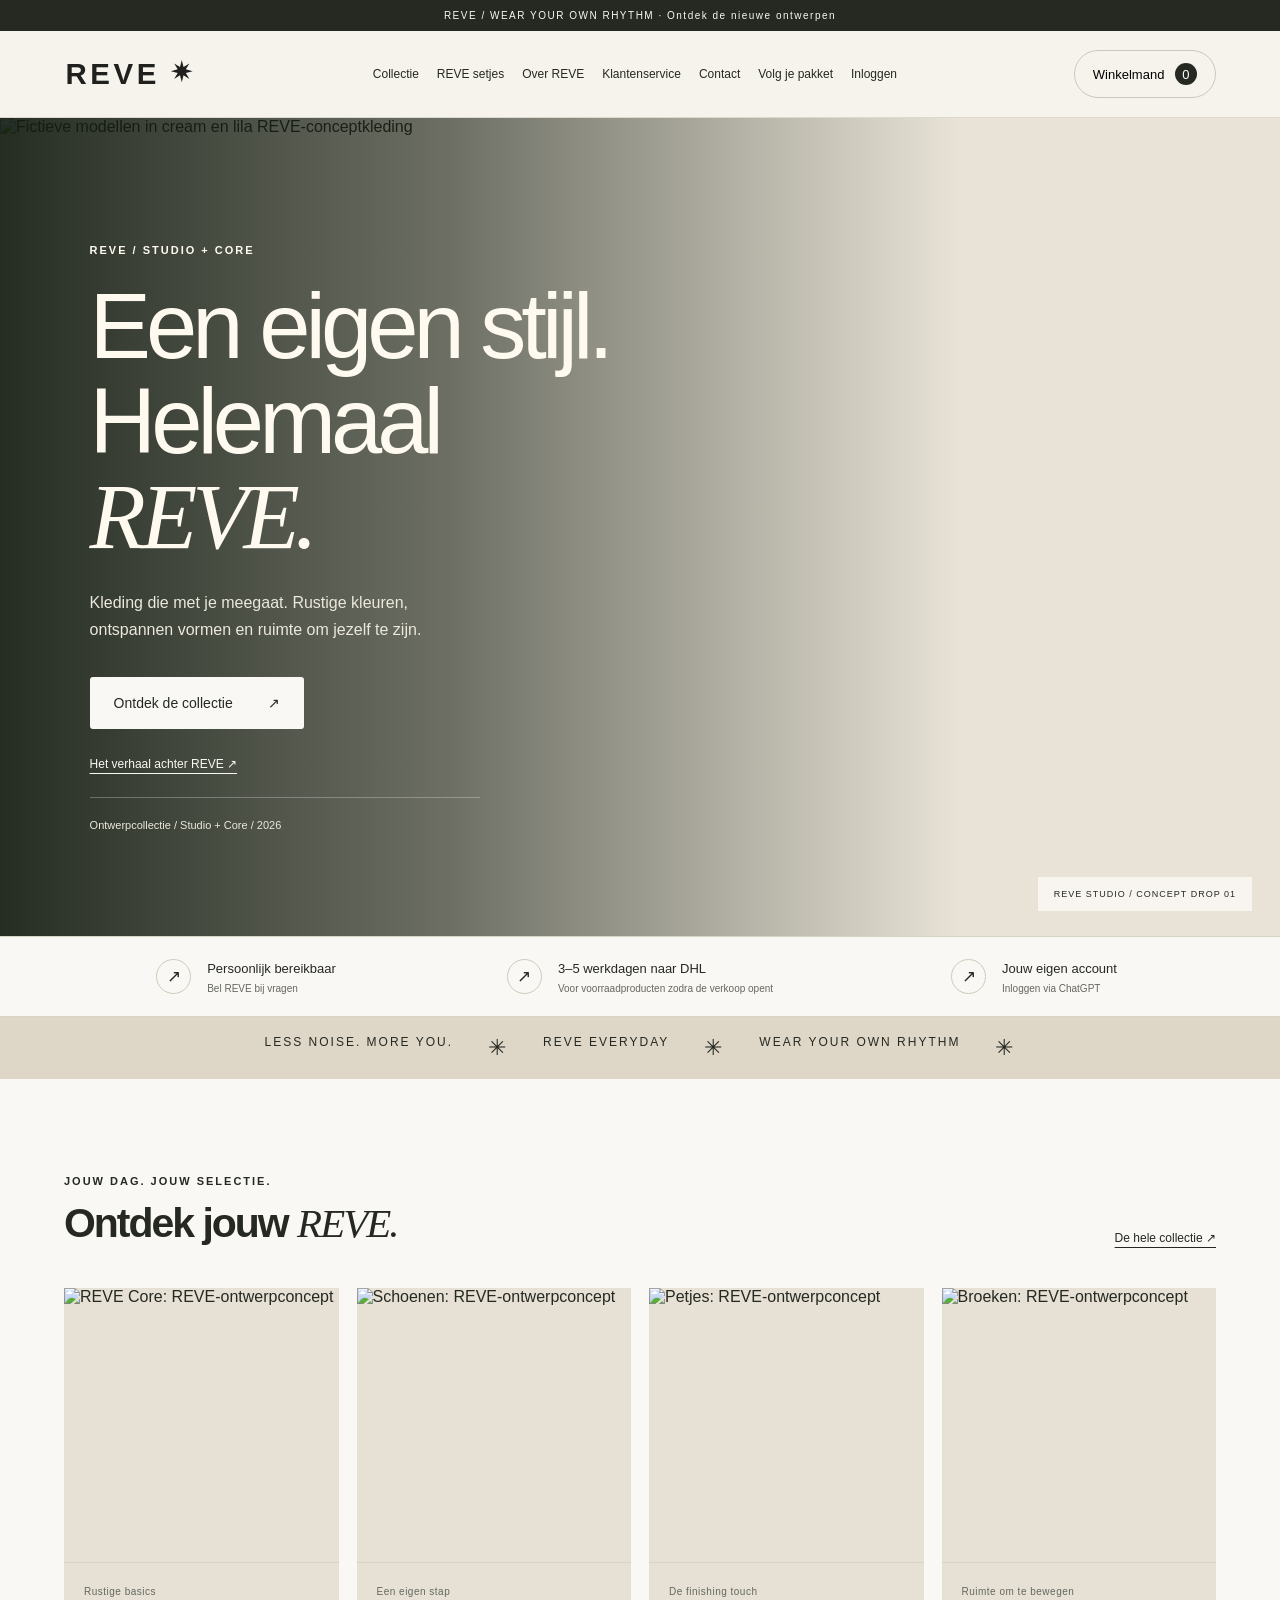
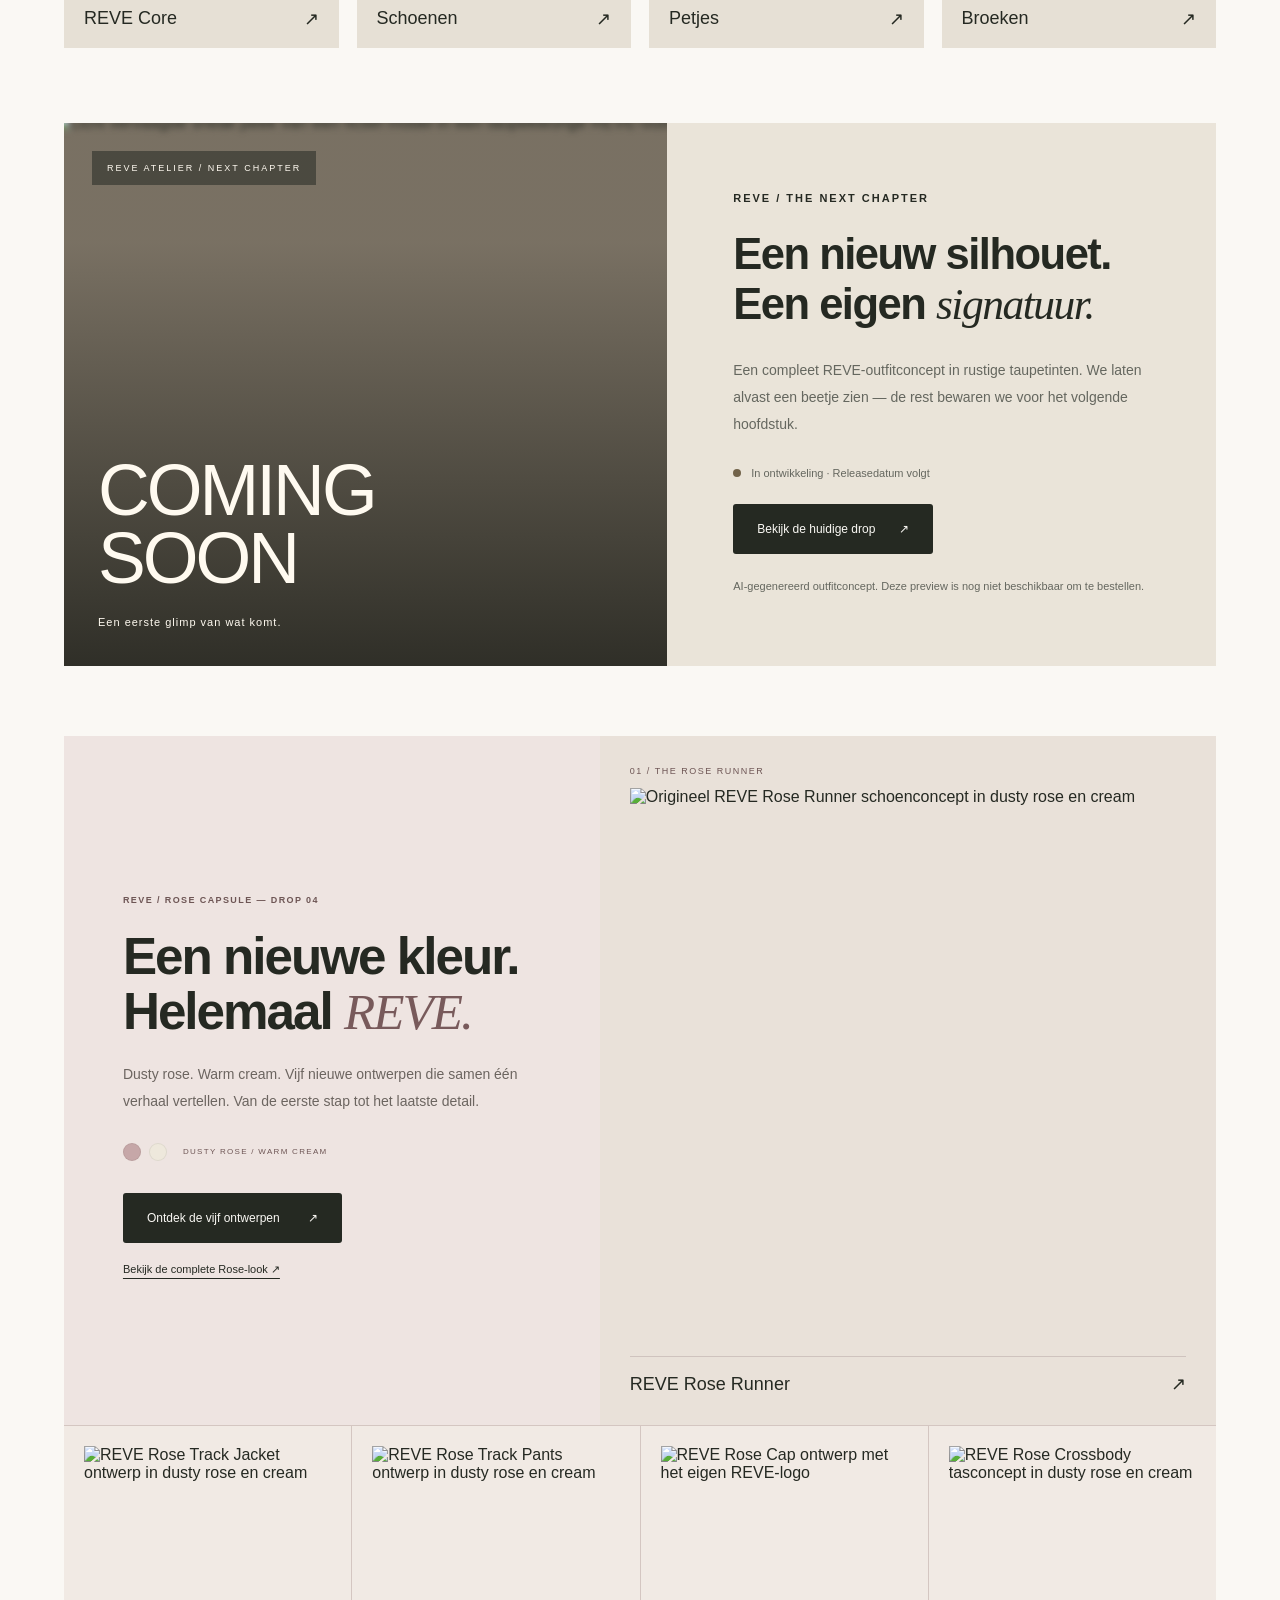
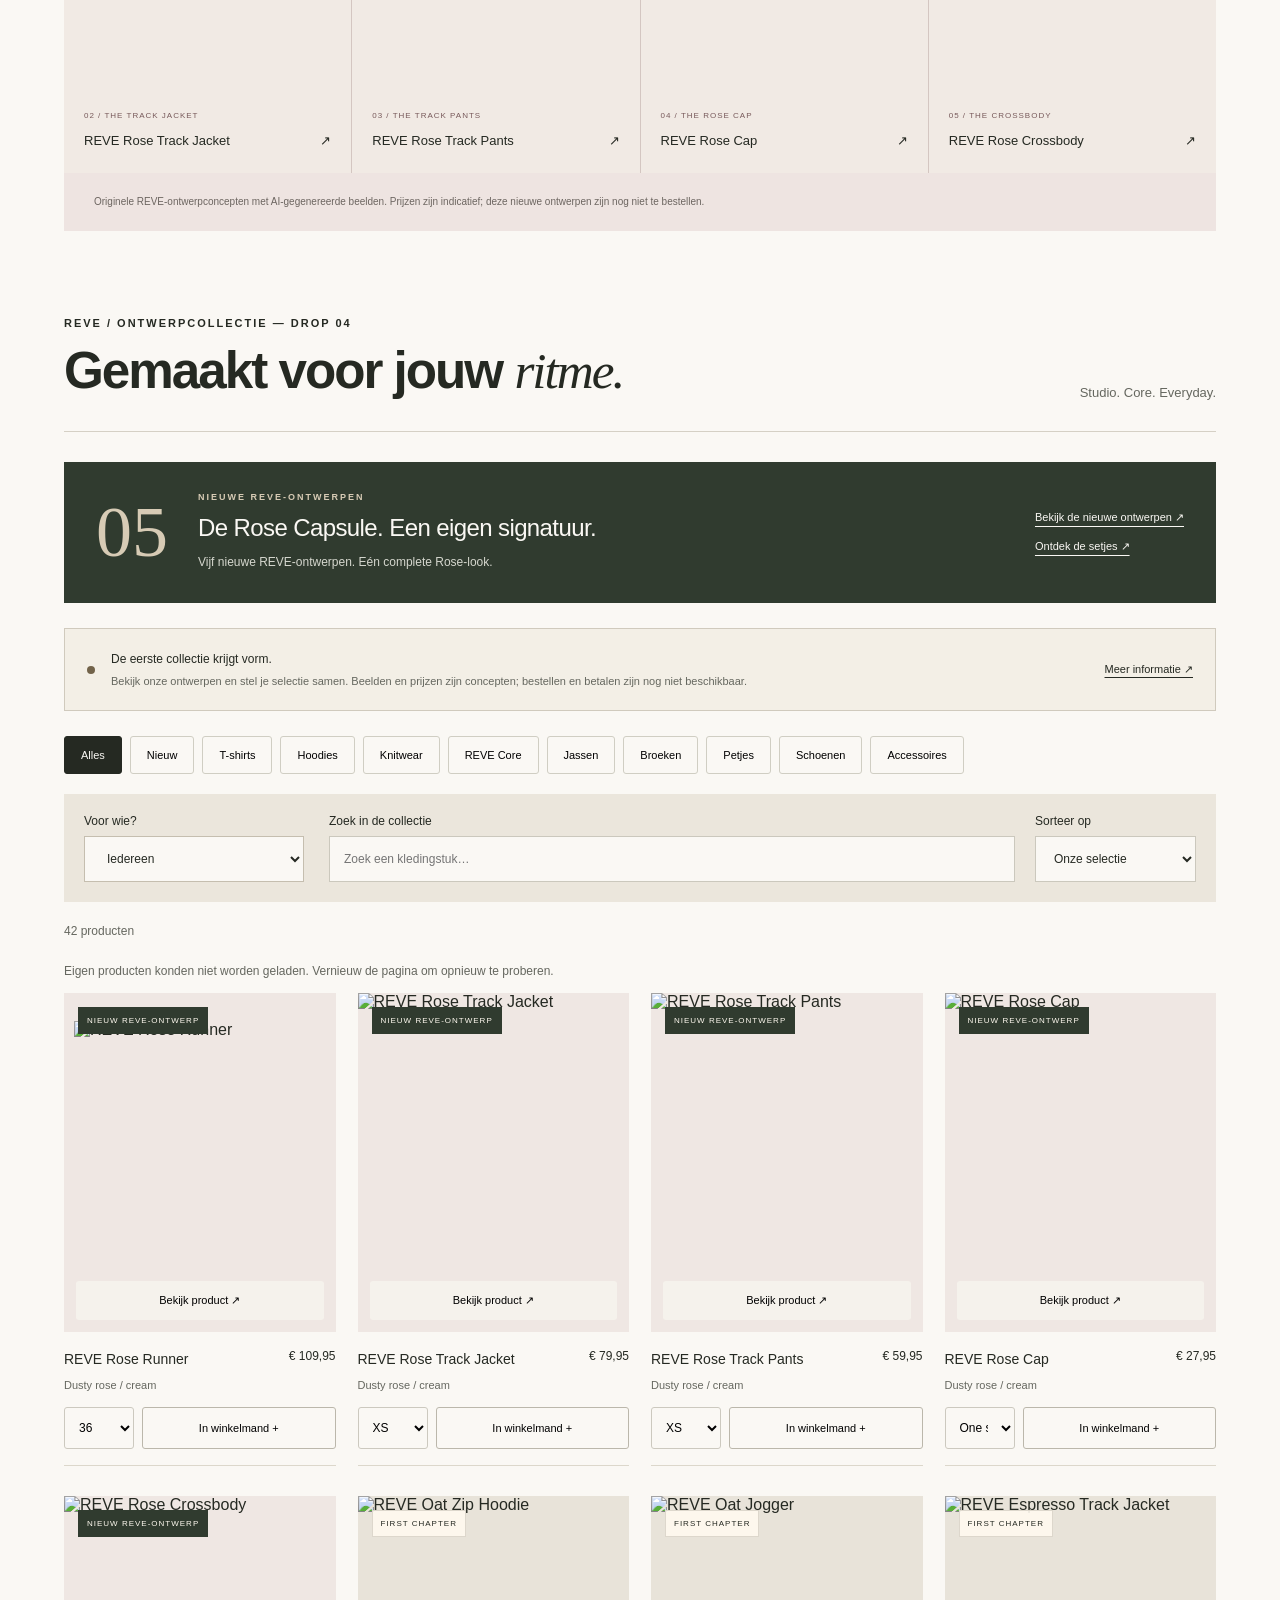
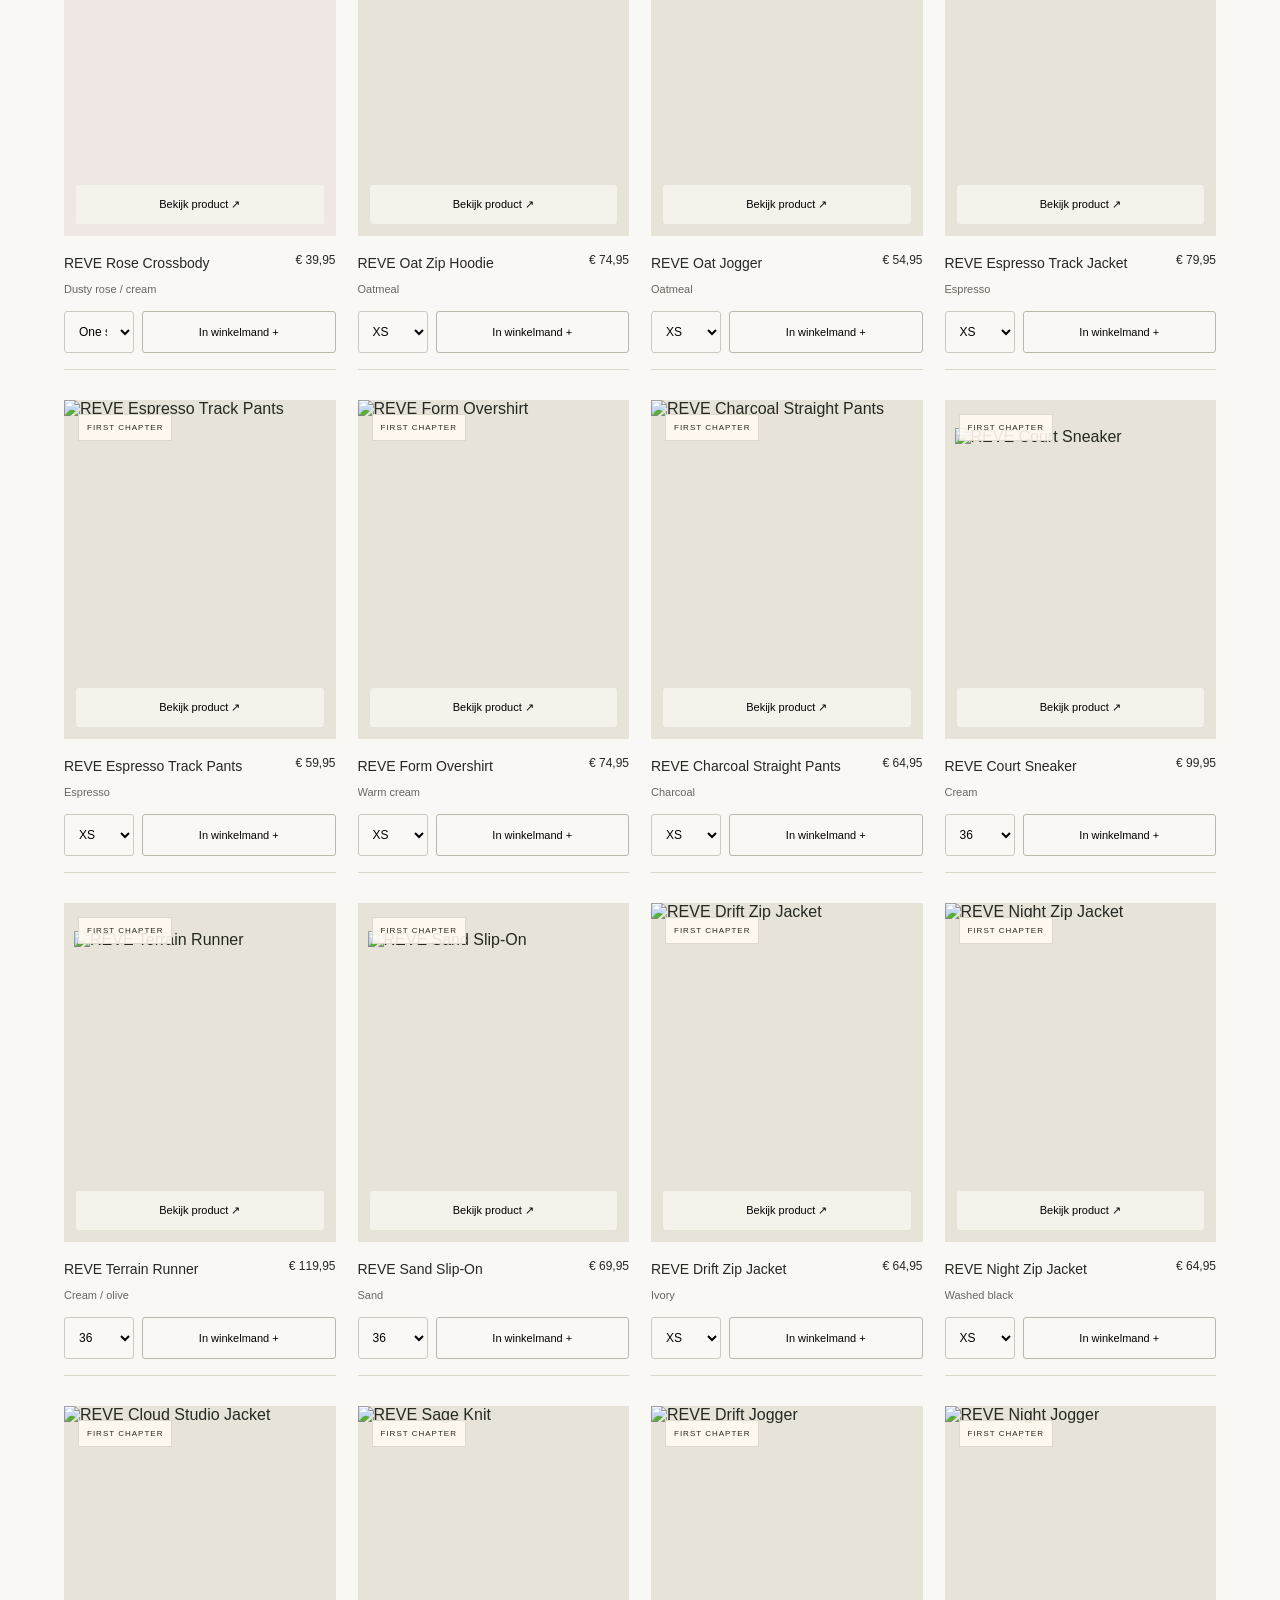
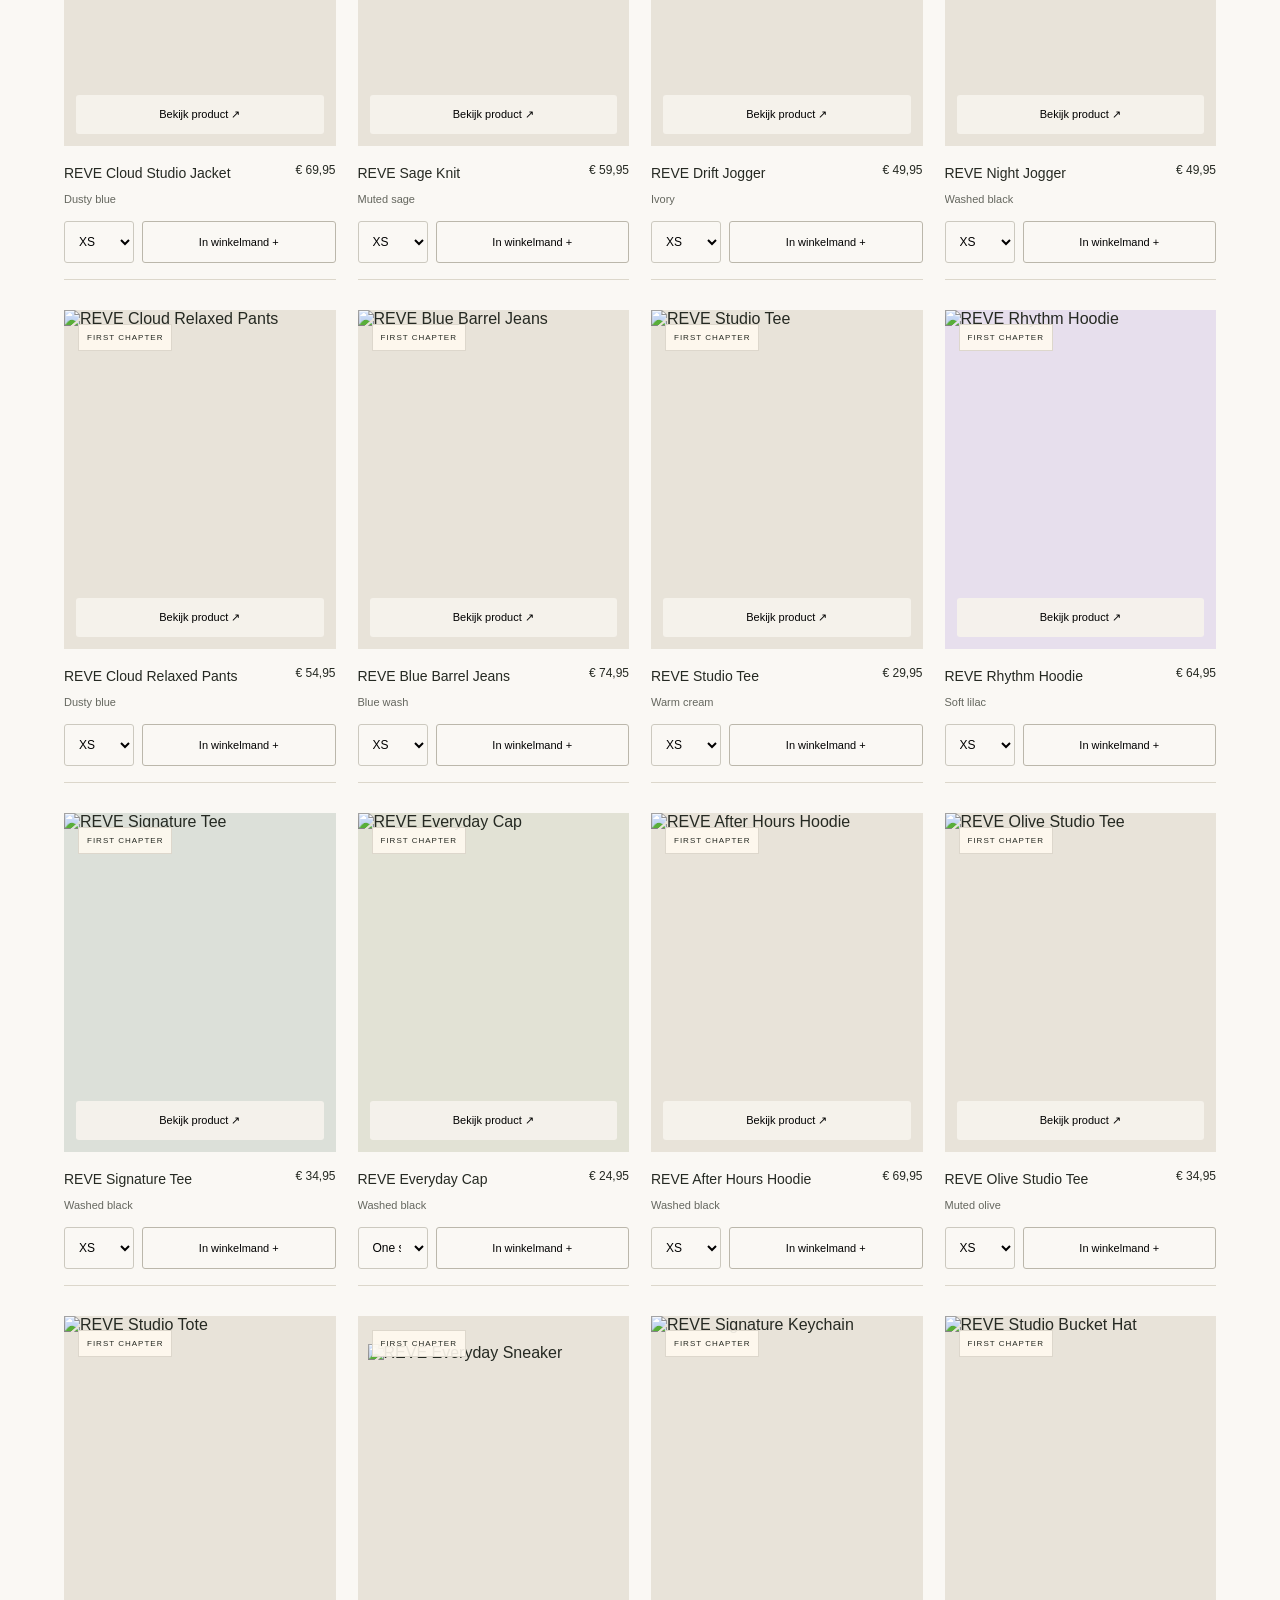
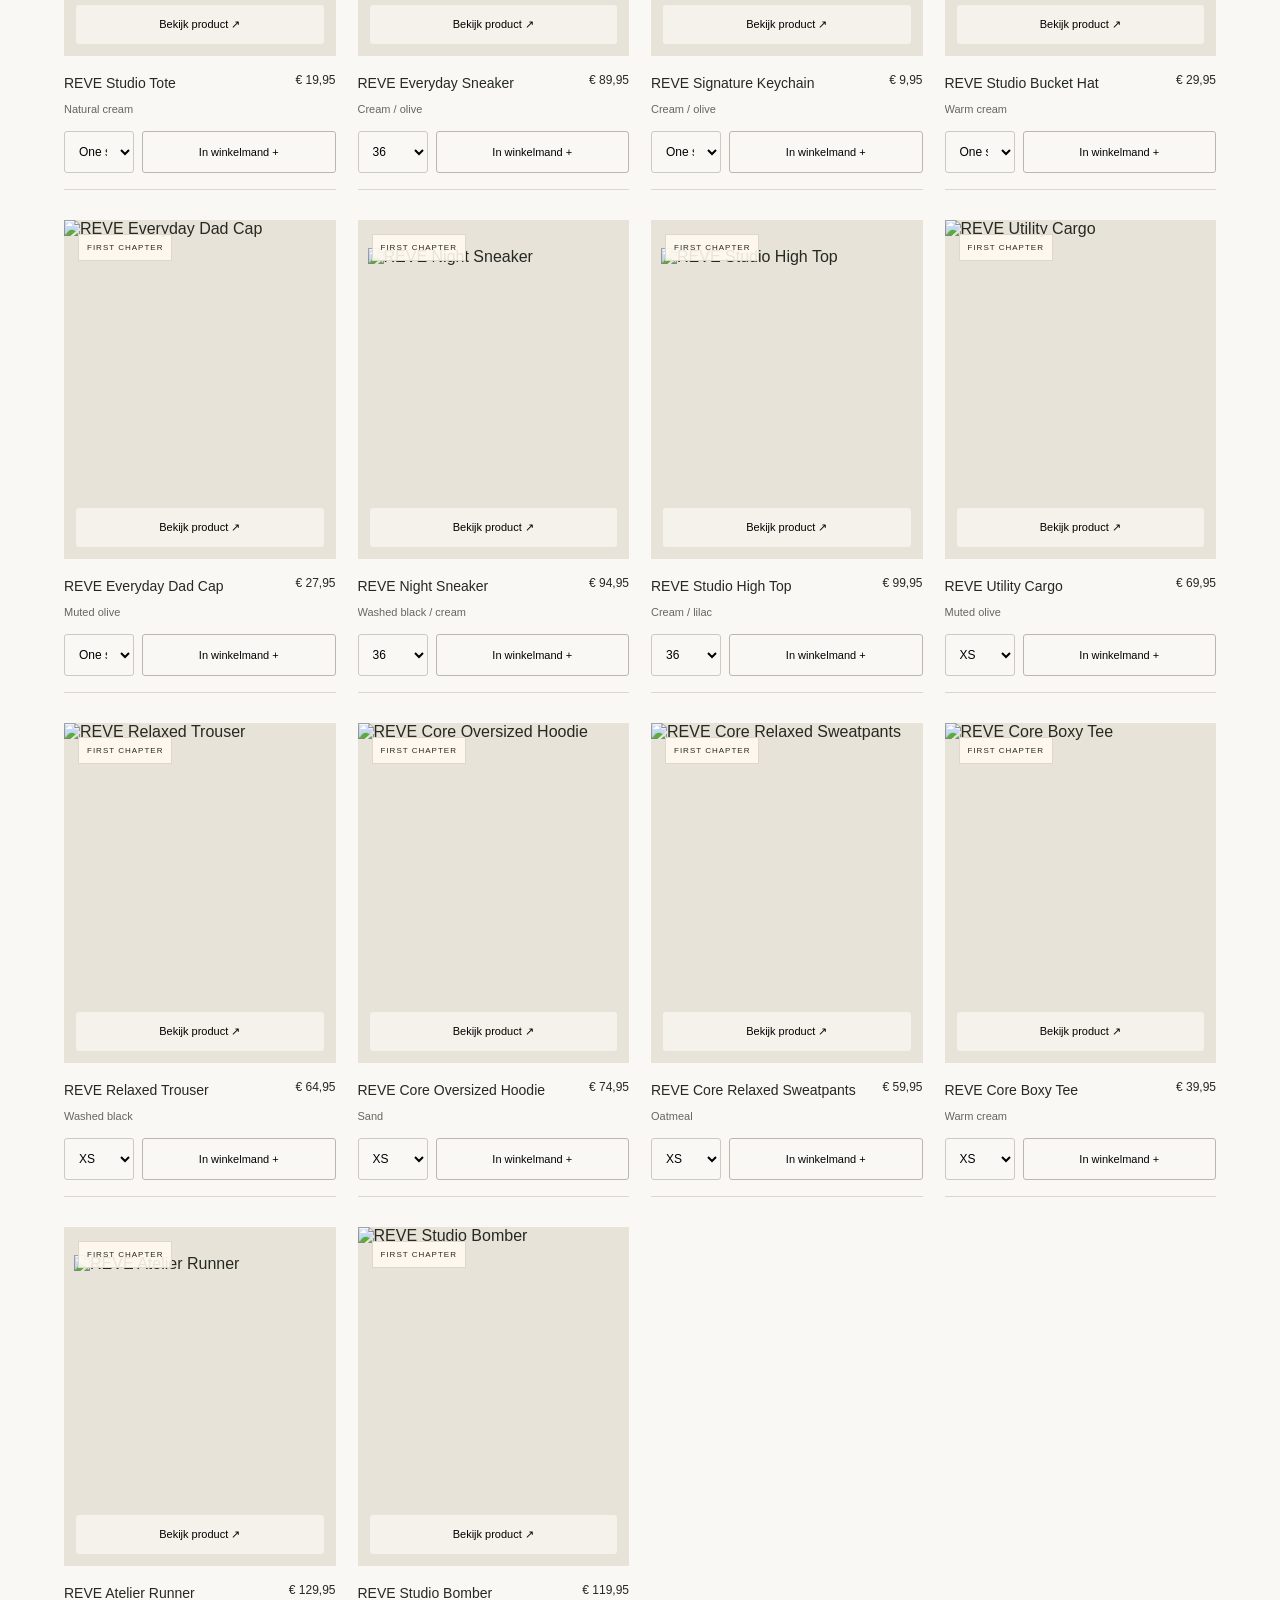
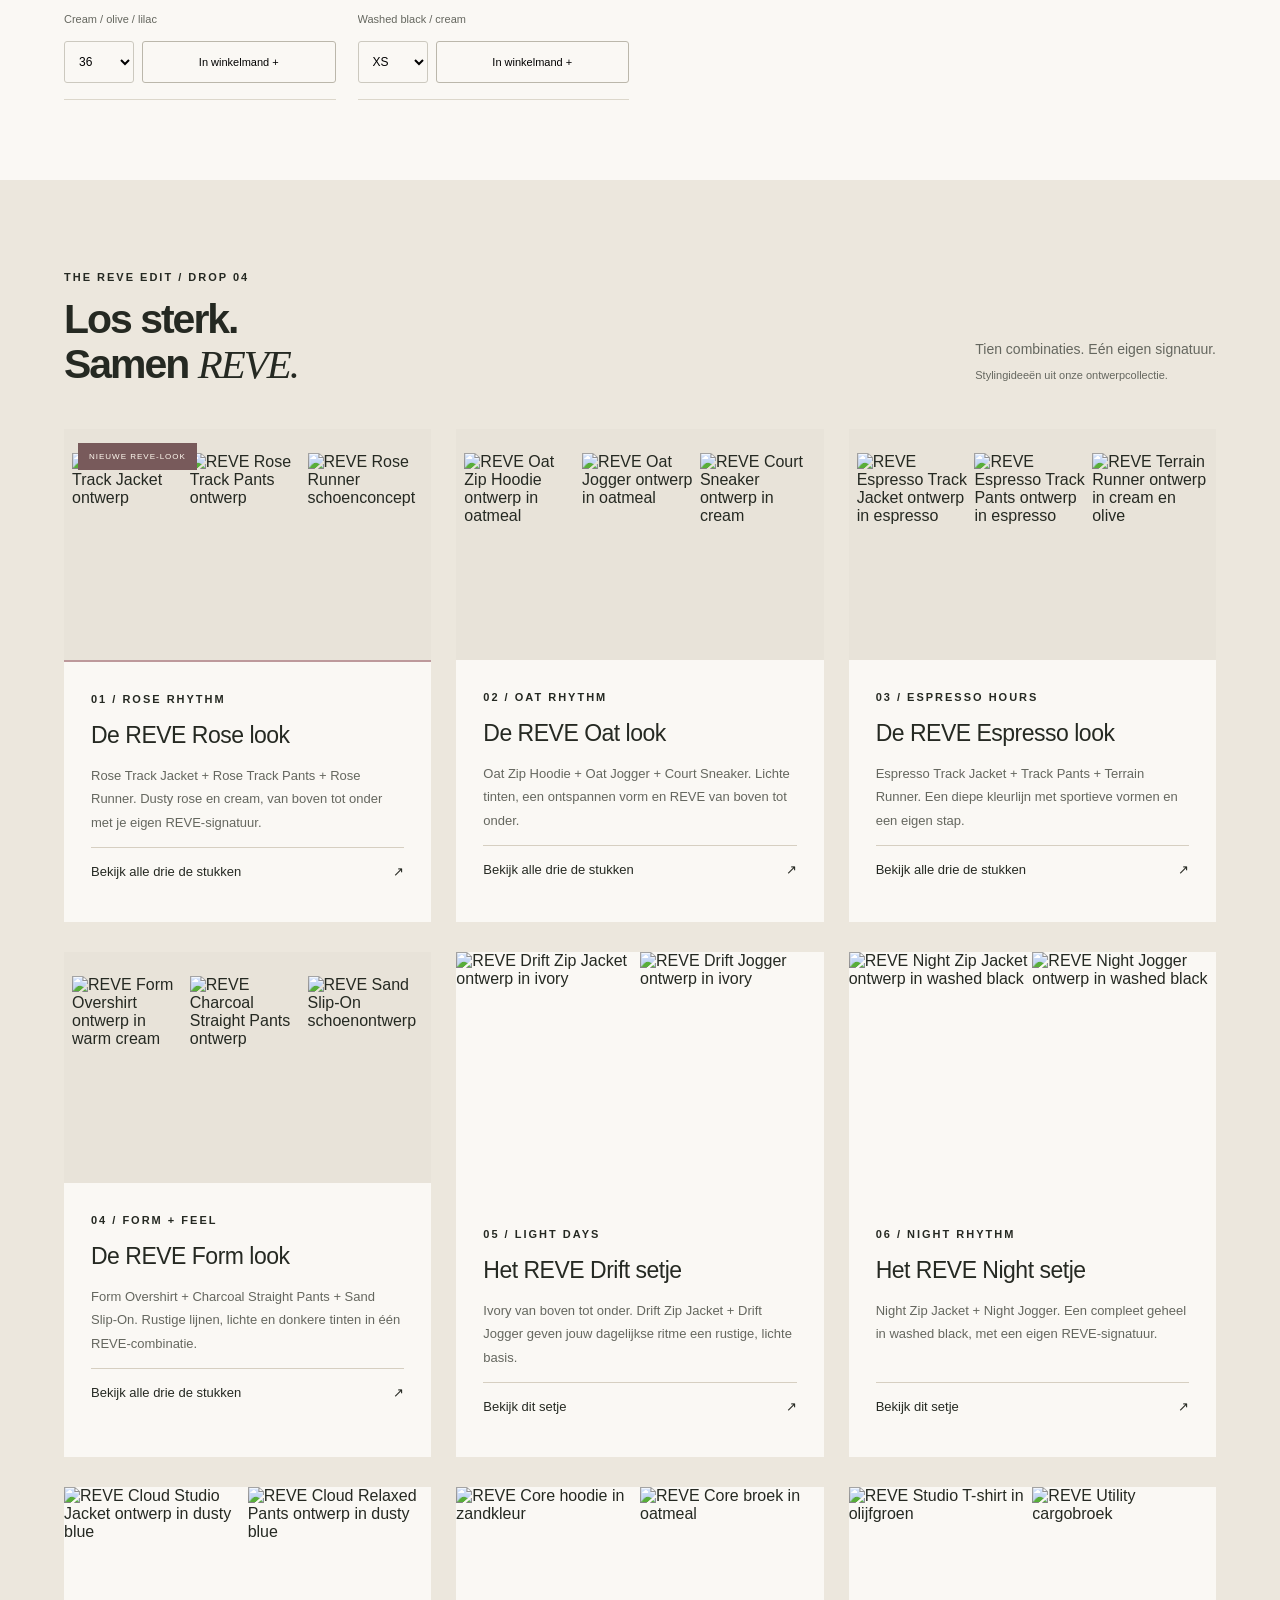
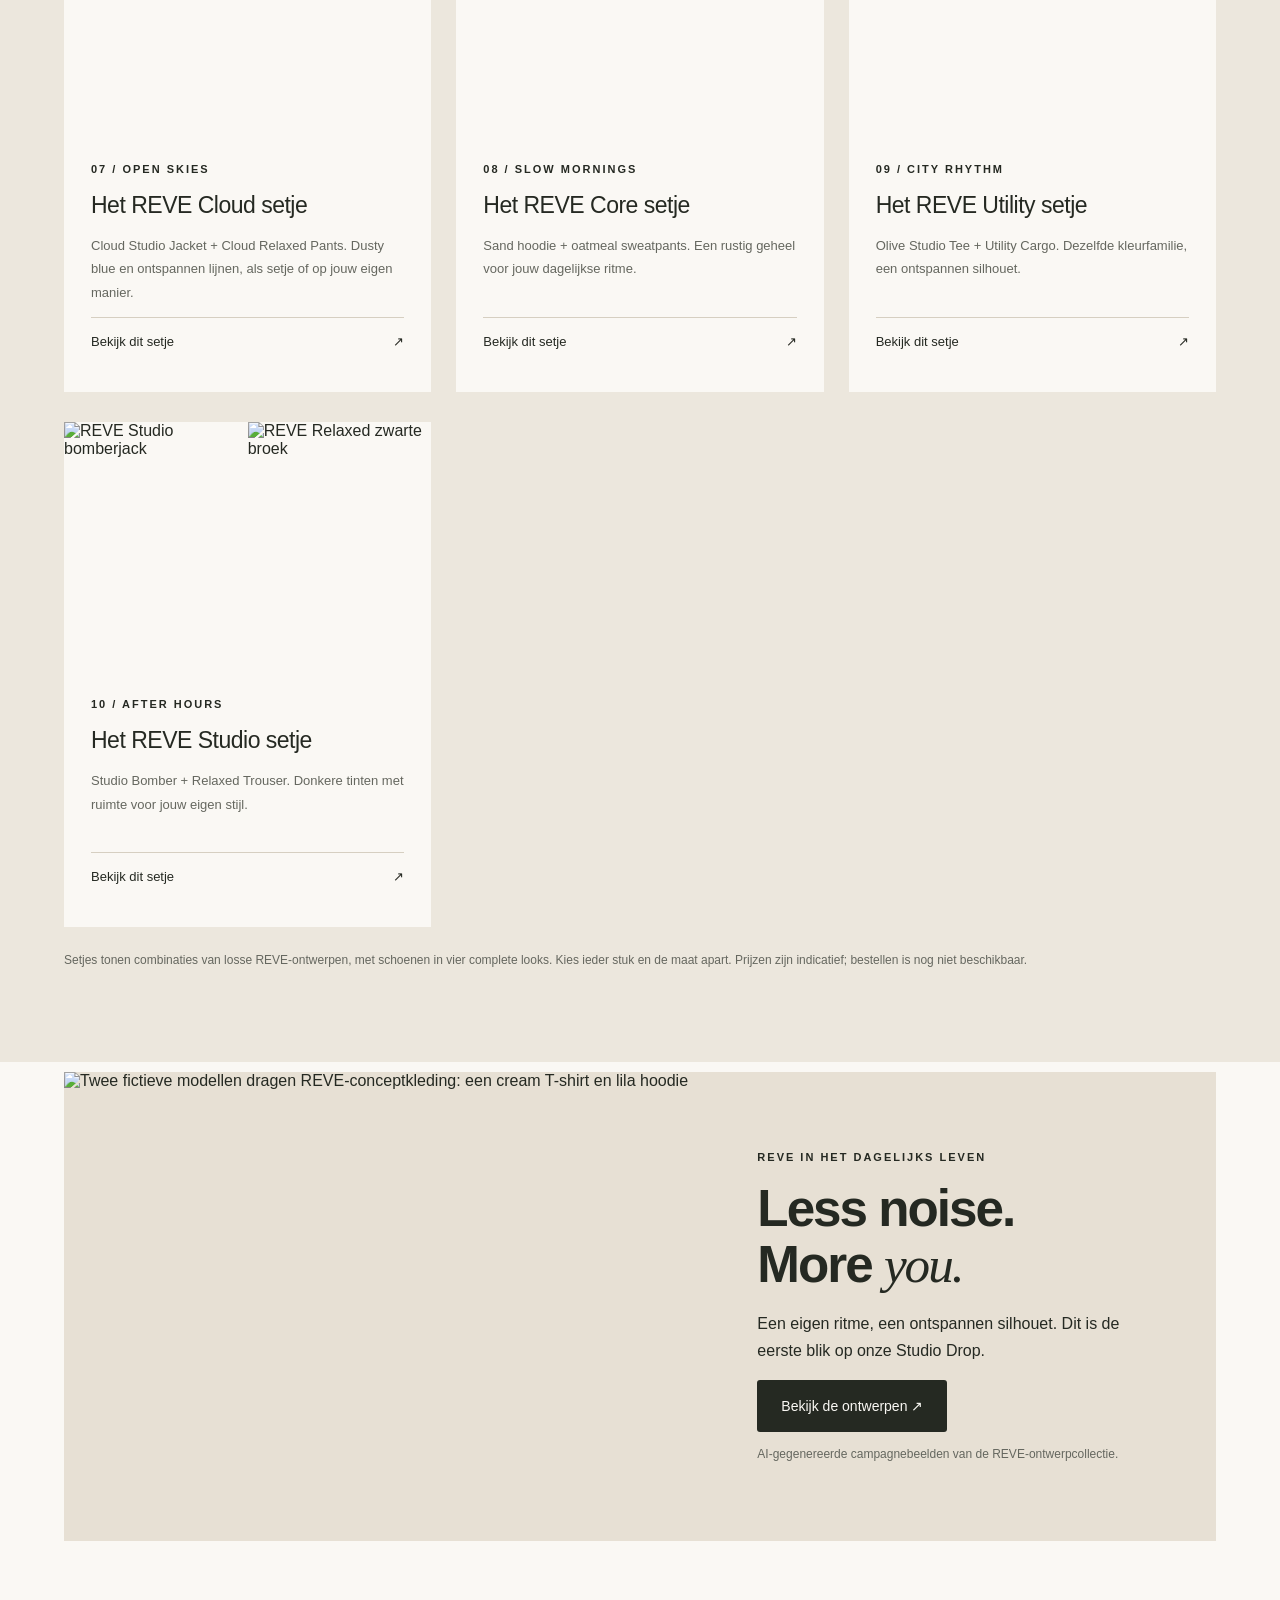
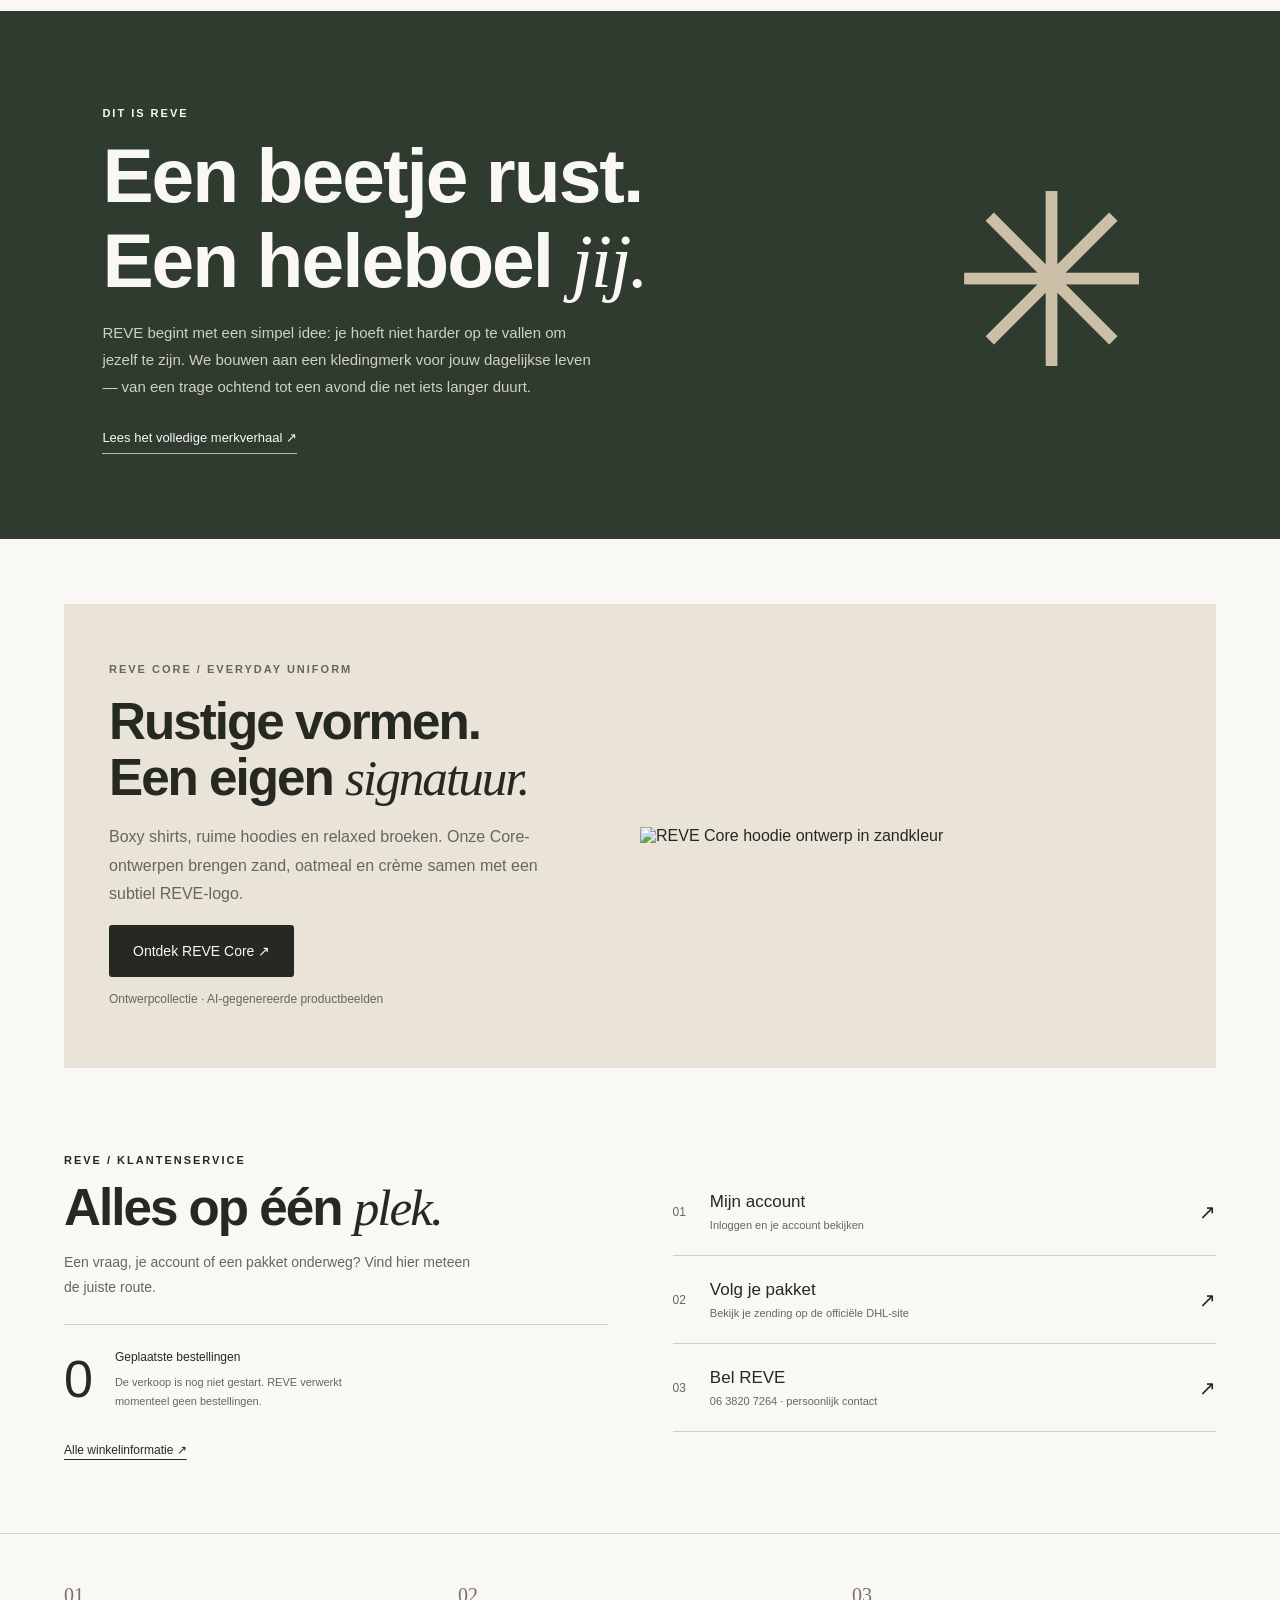
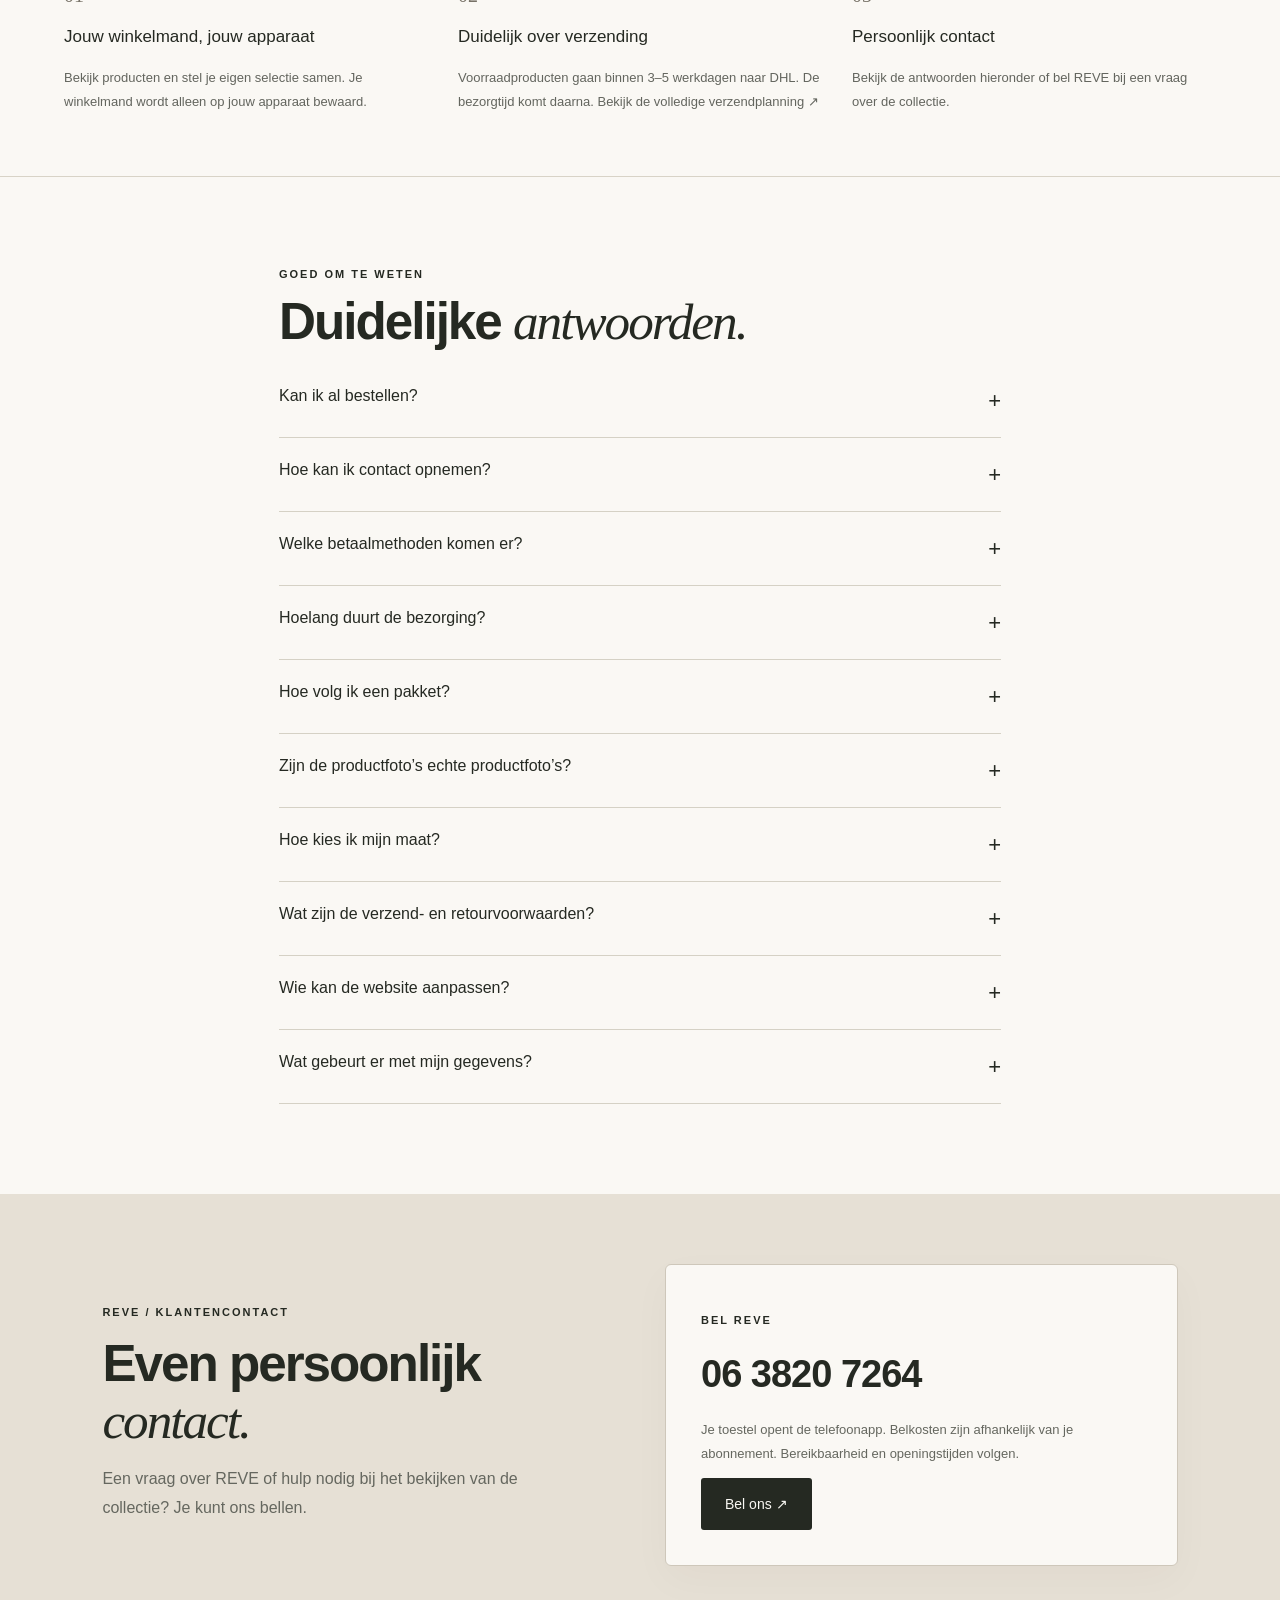
==== commit b592fab6: "Add REVE Rose capsule, shipping timeline and owner sign-in" ====
--- a/index.html
+++ b/index.html
@@ -1,15 +1,17 @@
 <!doctype html>
 <html lang="nl">
-<head><meta charset="utf-8"><meta name="viewport" content="width=device-width, initial-scale=1"><meta name="theme-color" content="#f4f1ea"><meta name="description" content="REVE — kleding voor jouw eigen ritme. Ontdek de eerste conceptcollectie."><link rel="icon" href="/favicon.svg"><title>REVE — Wear your own rhythm</title><link rel="stylesheet" href="styles.css"><script src="app.js" defer></script></head>
+<head><meta charset="utf-8"><meta name="viewport" content="width=device-width, initial-scale=1"><meta name="theme-color" content="#f4f1ea"><meta name="description" content="REVE — kleding voor jouw eigen ritme. Ontdek de eerste conceptcollectie."><link rel="icon" href="/favicon.svg"><title>REVE — Wear your own rhythm</title><link rel="stylesheet" href="styles.css"><link rel="stylesheet" href="/service.css"><script src="app.js" defer></script></head>
 <body class="storefront"><a class="skip-link" href="#collectie">Direct naar de collectie</a>
 <div class="announcement">REVE / WEAR YOUR OWN RHYTHM · Ontdek de nieuwe ontwerpen</div>
 <header><a class="logo" href="#" aria-label="REVE home"><img class="brand-logo" src="/reve-logo.svg" alt="REVE"></a><nav aria-label="Hoofdnavigatie"><a href="#collectie">Collectie</a><a href="#looks">REVE setjes</a><a href="/about.html">Over REVE</a><a href="/service.html">Klantenservice</a><a href="#contact">Contact</a><a href="/track.html">Volg je pakket</a><a id="account-link" href="/account">Inloggen</a></nav><button id="open-cart" class="cart-button" aria-haspopup="dialog">Winkelmand <span id="cart-count">0</span></button></header>
 <main>
 <section class="hero"><div class="hero-copy"><p class="eyebrow">REVE / STUDIO + CORE</p><h1>Een eigen stijl.<br>Helemaal <em>REVE.</em></h1><p>Kleding die met je meegaat. Rustige kleuren, ontspannen vormen en ruimte om jezelf te zijn.</p><a class="button dark" href="#collectie">Ontdek de collectie <span>↗</span></a><a class="hero-secondary" href="/about.html">Het verhaal achter REVE ↗</a><p class="small">Ontwerpcollectie / Studio + Core / 2026</p></div><div class="hero-art campaign-hero"><img src="/reve-lifestyle.png" alt="Fictieve modellen in cream en lila REVE-conceptkleding" fetchpriority="high"><span class="campaign-caption">REVE STUDIO / CONCEPT DROP 01</span></div></section>
-<section class="service-strip" aria-label="REVE service"><a href="#contact"><span aria-hidden="true">↗</span><div><strong>Persoonlijk bereikbaar</strong><small>Bel REVE bij vragen</small></div></a><a href="/track.html"><span aria-hidden="true">↗</span><div><strong>Volg je DHL-pakket</strong><small>Met jouw echte verzendcode</small></div></a><a href="/account"><span aria-hidden="true">↗</span><div><strong>Jouw eigen account</strong><small>Inloggen via ChatGPT</small></div></a></section><div class="ticker" aria-hidden="true">LESS NOISE. MORE YOU. <span>✳</span> REVE EVERYDAY <span>✳</span> WEAR YOUR OWN RHYTHM <span>✳</span></div>
-<section class="category-edit" aria-labelledby="edit-title"><div class="edit-heading"><div><p class="eyebrow">JOUW DAG. JOUW SELECTIE.</p><h2 id="edit-title">Ontdek jouw <em>REVE.</em></h2></div><a href="#collectie">De hele collectie ↗</a></div><div class="edit-grid"><a class="edit-tile" href="#collectie" data-discover="core"><img src="/core-sand-hoodie.png" alt="REVE Core: REVE-ontwerpconcept" loading="lazy"><div><span>Rustige basics</span><h3>REVE Core <b aria-hidden="true">↗</b></h3></div></a><a class="edit-tile" href="#collectie" data-discover="schoenen"><img src="/atelier-runner.png" alt="Schoenen: REVE-ontwerpconcept" loading="lazy"><div><span>Een eigen stap</span><h3>Schoenen <b aria-hidden="true">↗</b></h3></div></a><a class="edit-tile" href="#collectie" data-discover="petjes"><img src="/olive-cap.png" alt="Petjes: REVE-ontwerpconcept" loading="lazy"><div><span>De finishing touch</span><h3>Petjes <b aria-hidden="true">↗</b></h3></div></a><a class="edit-tile" href="#collectie" data-discover="broeken"><img src="/olive-cargo.png" alt="Broeken: REVE-ontwerpconcept" loading="lazy"><div><span>Ruimte om te bewegen</span><h3>Broeken <b aria-hidden="true">↗</b></h3></div></a></div></section><section id="coming-soon" class="coming-soon" aria-labelledby="coming-title"><div class="coming-image"><img src="/reve-atelier-coming-soon.png" alt="Licht vervaagde sneak peek van een fictief model in een taupekleurige REVE-outfit" loading="lazy"><span class="coming-label">REVE ATELIER / NEXT CHAPTER</span><span class="coming-status">COMING<br>SOON<span>Een eerste glimp van wat komt.</span></span></div><div class="coming-copy"><p class="eyebrow">REVE / THE NEXT CHAPTER</p><h2 id="coming-title">Een nieuw silhouet.<br>Een eigen <em>signatuur.</em></h2><p>Een compleet REVE-outfitconcept in rustige taupetinten. We laten alvast een beetje zien — de rest bewaren we voor het volgende hoofdstuk.</p><div class="coming-date"><span class="launch-dot" aria-hidden="true"></span>In ontwikkeling · Releasedatum volgt</div><a class="button dark" href="#collectie" data-discover="new">Bekijk de huidige drop <span aria-hidden="true">↗</span></a><p class="concept-note">AI-gegenereerd outfitconcept. Deze preview is nog niet beschikbaar om te bestellen.</p></div></section><section id="collectie" class="collection"><div class="section-heading"><div><p class="eyebrow">REVE / ONTWERPCOLLECTIE — DROP 03</p><h2>Gemaakt voor jouw <em>ritme.</em></h2></div><p>Studio. Core. Everyday.</p></div><div class="collection-new"><span class="new-count" aria-hidden="true">09</span><div><p class="eyebrow">NIEUWE REVE-ONTWERPEN</p><h3>Nieuwe vormen. Eigen signatuur.</h3><p>Drie complete looks. Negen nieuwe REVE-ontwerpen.</p></div><div class="new-links"><a href="#collectie" data-discover="new">Bekijk de nieuwe ontwerpen ↗</a><a href="#looks">Ontdek de setjes ↗</a></div></div><div class="launch-note"><span class="launch-dot" aria-hidden="true"></span><div><strong>De eerste collectie krijgt vorm.</strong><p>Bekijk onze ontwerpen en stel je selectie samen. Beelden en prijzen zijn concepten; bestellen en betalen zijn nog niet beschikbaar.</p></div><a href="#vragen">Meer informatie ↗</a></div><div class="filters" role="group" aria-label="Filter collectie"><button class="active" data-filter="all" aria-pressed="true">Alles</button><button data-filter="new" aria-pressed="false">Nieuw</button><button data-filter="shirts" aria-pressed="false">T-shirts</button><button data-filter="hoodies" aria-pressed="false">Hoodies</button><button data-filter="knitwear" aria-pressed="false">Knitwear</button><button data-filter="core" aria-pressed="false">REVE Core</button><button data-filter="jassen" aria-pressed="false">Jassen</button><button data-filter="broeken" aria-pressed="false">Broeken</button><button data-filter="petjes" aria-pressed="false">Petjes</button><button data-filter="schoenen" aria-pressed="false">Schoenen</button><button data-filter="accessoires" aria-pressed="false">Accessoires</button></div><div class="catalog-controls"><div class="audience-picker"><label for="audience">Voor wie?</label><select id="audience"><option value="all">Iedereen</option><option value="dames">Dames</option><option value="heren">Heren</option><option value="unisex">Unisex</option><option value="jongens">Jongens</option><option value="meisjes">Meisjes</option></select></div><div class="collection-tools"><label>Zoek in de collectie<input id="search" type="search" placeholder="Zoek een kledingstuk…" autocomplete="off"></label><label>Sorteer op<select id="sort"><option value="featured">Onze selectie</option><option value="low">Prijs: laag naar hoog</option><option value="high">Prijs: hoog naar laag</option><option value="name">Naam: A–Z</option></select></label></div></div><p id="result-count" class="concept-note" role="status"></p><div id="products" class="product-grid"></div><noscript><p>Schakel JavaScript in om de collectie en winkelmand te gebruiken.</p></noscript></section>
-<section id="looks" class="reve-looks" aria-labelledby="looks-title"><div class="edit-heading"><div><p class="eyebrow">THE REVE EDIT / DROP 03</p><h2 id="looks-title">Los sterk.<br>Samen <em>REVE.</em></h2></div><p>Negen combinaties. Eén eigen signatuur.<br><small>Stylingideeën uit onze ontwerpcollectie.</small></p></div><div class="looks-grid"><article class="look-card new-look oat"><div class="look-images look-images-three"><span class="look-new">NIEUWE REVE-LOOK</span><img src="/oatmeal-zip-hoodie.png" alt="REVE Oat Zip Hoodie ontwerp in oatmeal" loading="lazy"><img src="/oatmeal-jogger.png" alt="REVE Oat Jogger ontwerp in oatmeal" loading="lazy"><img src="/cream-court-sneaker.png" alt="REVE Court Sneaker ontwerp in cream" loading="lazy"></div><div class="look-copy"><span class="eyebrow">01 / OAT RHYTHM</span><h3>De REVE Oat look</h3><p>Oat Zip Hoodie + Oat Jogger + Court Sneaker. Lichte tinten, een ontspannen vorm en REVE van boven tot onder.</p><button class="look-open" data-look="oatmeal-zip-hoodie,oatmeal-jogger,cream-court-sneaker">Bekijk alle drie de stukken <span>↗</span></button></div></article><article class="look-card new-look espresso"><div class="look-images look-images-three"><span class="look-new">NIEUWE REVE-LOOK</span><img src="/espresso-track-jacket.png" alt="REVE Espresso Track Jacket ontwerp in espresso" loading="lazy"><img src="/espresso-track-pants.png" alt="REVE Espresso Track Pants ontwerp in espresso" loading="lazy"><img src="/olive-trail-runner.png" alt="REVE Terrain Runner ontwerp in cream en olive" loading="lazy"></div><div class="look-copy"><span class="eyebrow">02 / ESPRESSO HOURS</span><h3>De REVE Espresso look</h3><p>Espresso Track Jacket + Track Pants + Terrain Runner. Een diepe kleurlijn met sportieve vormen en een eigen stap.</p><button class="look-open" data-look="espresso-track-jacket,espresso-track-pants,olive-trail-runner">Bekijk alle drie de stukken <span>↗</span></button></div></article><article class="look-card new-look form"><div class="look-images look-images-three"><span class="look-new">NIEUWE REVE-LOOK</span><img src="/cream-overshirt.png" alt="REVE Form Overshirt ontwerp in warm cream" loading="lazy"><img src="/charcoal-straight-pants.png" alt="REVE Charcoal Straight Pants ontwerp" loading="lazy"><img src="/sand-slip-on.png" alt="REVE Sand Slip-On schoenontwerp" loading="lazy"></div><div class="look-copy"><span class="eyebrow">03 / FORM + FEEL</span><h3>De REVE Form look</h3><p>Form Overshirt + Charcoal Straight Pants + Sand Slip-On. Rustige lijnen, lichte en donkere tinten in één REVE-combinatie.</p><button class="look-open" data-look="cream-overshirt,charcoal-straight-pants,sand-slip-on">Bekijk alle drie de stukken <span>↗</span></button></div></article><article class="look-card drift"><div class="look-images"><img src="/ivory-zip-jacket.png" alt="REVE Drift Zip Jacket ontwerp in ivory" loading="lazy"><img src="/ivory-tracksuit-pants.png" alt="REVE Drift Jogger ontwerp in ivory" loading="lazy"></div><div class="look-copy"><span class="eyebrow">04 / LIGHT DAYS</span><h3>Het REVE Drift setje</h3><p>Ivory van boven tot onder. Drift Zip Jacket + Drift Jogger geven jouw dagelijkse ritme een rustige, lichte basis.</p><button class="look-open" data-look="ivory-zip-jacket,ivory-tracksuit-pants">Bekijk dit setje <span>↗</span></button></div></article><article class="look-card night"><div class="look-images"><img src="/black-zip-jacket.png" alt="REVE Night Zip Jacket ontwerp in washed black" loading="lazy"><img src="/black-tracksuit-pants.png" alt="REVE Night Jogger ontwerp in washed black" loading="lazy"></div><div class="look-copy"><span class="eyebrow">05 / NIGHT RHYTHM</span><h3>Het REVE Night setje</h3><p>Night Zip Jacket + Night Jogger. Een compleet geheel in washed black, met een eigen REVE-signatuur.</p><button class="look-open" data-look="black-zip-jacket,black-tracksuit-pants">Bekijk dit setje <span>↗</span></button></div></article><article class="look-card cloud"><div class="look-images"><img src="/blue-studio-jacket.png" alt="REVE Cloud Studio Jacket ontwerp in dusty blue" loading="lazy"><img src="/blue-studio-pants.png" alt="REVE Cloud Relaxed Pants ontwerp in dusty blue" loading="lazy"></div><div class="look-copy"><span class="eyebrow">06 / OPEN SKIES</span><h3>Het REVE Cloud setje</h3><p>Cloud Studio Jacket + Cloud Relaxed Pants. Dusty blue en ontspannen lijnen, als setje of op jouw eigen manier.</p><button class="look-open" data-look="blue-studio-jacket,blue-studio-pants">Bekijk dit setje <span>↗</span></button></div></article><article class="look-card"><div class="look-images"><img src="/core-sand-hoodie.png" alt="REVE Core hoodie in zandkleur" loading="lazy"><img src="/core-sweatpants.png" alt="REVE Core broek in oatmeal" loading="lazy"></div><div class="look-copy"><span class="eyebrow">07 / SLOW MORNINGS</span><h3>Het REVE Core setje</h3><p>Sand hoodie + oatmeal sweatpants. Een rustig geheel voor jouw dagelijkse ritme.</p><button class="look-open" data-look="core-sand-hoodie,core-sweatpants">Bekijk dit setje <span>↗</span></button></div></article><article class="look-card"><div class="look-images"><img src="/olive-tee.png" alt="REVE Studio T-shirt in olijfgroen" loading="lazy"><img src="/olive-cargo.png" alt="REVE Utility cargobroek" loading="lazy"></div><div class="look-copy"><span class="eyebrow">08 / CITY RHYTHM</span><h3>Het REVE Utility setje</h3><p>Olive Studio Tee + Utility Cargo. Dezelfde kleurfamilie, een ontspannen silhouet.</p><button class="look-open" data-look="olive-tee,olive-cargo">Bekijk dit setje <span>↗</span></button></div></article><article class="look-card"><div class="look-images"><img src="/studio-bomber.png" alt="REVE Studio bomberjack" loading="lazy"><img src="/black-trouser.png" alt="REVE Relaxed zwarte broek" loading="lazy"></div><div class="look-copy"><span class="eyebrow">09 / AFTER HOURS</span><h3>Het REVE Studio setje</h3><p>Studio Bomber + Relaxed Trouser. Donkere tinten met ruimte voor jouw eigen stijl.</p><button class="look-open" data-look="studio-bomber,black-trouser">Bekijk dit setje <span>↗</span></button></div></article></div><p class="concept-note">Setjes tonen combinaties van losse REVE-ontwerpen, met schoenen in onze drie nieuwste looks. Kies ieder stuk en de maat apart. Prijzen zijn indicatief; bestellen is nog niet beschikbaar.</p></section><section class="lifestyle"><img src="/reve-lifestyle.png" alt="Twee fictieve modellen dragen REVE-conceptkleding: een cream T-shirt en lila hoodie" loading="lazy"><div><p class="eyebrow">REVE IN HET DAGELIJKS LEVEN</p><h2>Less noise.<br>More <em>you.</em></h2><p>Een eigen ritme, een ontspannen silhouet. Dit is de eerste blik op onze Studio Drop.</p><a class="button dark" href="#collectie">Bekijk de ontwerpen ↗</a><p class="concept-note">AI-gegenereerde campagnebeelden van de REVE-ontwerpcollectie.</p></div></section><section id="verhaal" class="story"><p class="eyebrow">DIT IS REVE</p><h2>Een beetje rust.<br>Een heleboel <em>jij.</em></h2><p>REVE begint met een simpel idee: je hoeft niet harder op te vallen om jezelf te zijn. We bouwen aan een kledingmerk voor jouw dagelijkse leven — van een trage ochtend tot een avond die net iets langer duurt.</p><a href="/about.html">Lees het volledige merkverhaal ↗</a><span class="story-symbol" aria-hidden="true">✳</span></section>
-<section class="core-feature"><div><p class="eyebrow">REVE CORE / EVERYDAY UNIFORM</p><h2>Rustige vormen.<br>Een eigen <em>signatuur.</em></h2><p>Boxy shirts, ruime hoodies en relaxed broeken. Onze Core-ontwerpen brengen zand, oatmeal en crème samen met een subtiel REVE-logo.</p><a class="button dark" href="#collectie" id="show-core">Ontdek REVE Core ↗</a><p class="concept-note">Ontwerpcollectie · AI-gegenereerde productbeelden</p></div><img src="/core-sand-hoodie.png" alt="REVE Core hoodie ontwerp in zandkleur" loading="lazy"></section><section id="service" class="service-center"><div><p class="eyebrow">REVE / KLANTENSERVICE</p><h2>Alles op één <em>plek.</em></h2><p>Een vraag, je account of een pakket onderweg? Vind hier meteen de juiste route.</p><div class="order-count" aria-label="Aantal echte bestellingen"><strong>0</strong><div><span>Geplaatste bestellingen</span><p>De verkoop is nog niet gestart. REVE verwerkt momenteel geen bestellingen.</p></div></div><a class="service-overview" href="/service.html">Alle winkelinformatie ↗</a></div><div class="service-links"><a href="/account"><span>01</span><div><h3>Mijn account</h3><p>Inloggen en je account bekijken</p></div><b aria-hidden="true">↗</b></a><a href="/track.html"><span>02</span><div><h3>Volg je pakket</h3><p>Bekijk je zending op de officiële DHL-site</p></div><b aria-hidden="true">↗</b></a><a href="tel:+31638207264"><span>03</span><div><h3>Bel REVE</h3><p>06 3820 7264 · persoonlijk contact</p></div><b aria-hidden="true">↗</b></a></div></section><section class="store-info"><div><span>01</span><h3>Jouw winkelmand, jouw apparaat</h3><p>Bekijk producten en stel je eigen selectie samen. Je winkelmand wordt alleen op jouw apparaat bewaard.</p></div><div><span>02</span><h3>Eerlijk over de collectie</h3><p>De beelden tonen originele REVE-ontwerpconcepten. Productie, materialen en definitieve prijzen volgen voor de verkoop start.</p></div><div><span>03</span><h3>Persoonlijk contact</h3><p>Bekijk de antwoorden hieronder of bel REVE bij een vraag over de collectie.</p></div></section><section id="vragen" class="faq"><p class="eyebrow">GOED OM TE WETEN</p><h2>Duidelijke <em>antwoorden.</em></h2><details><summary>Kan ik al bestellen?</summary><p>REVE is in ontwikkeling. Je kunt de collectie bekijken en je winkelmand samenstellen, maar nog geen bestelling plaatsen of betalen. Zodra bestellen beschikbaar is, moet je eerst inloggen met je ChatGPT-account.</p></details><details><summary>Hoe kan ik contact opnemen?</summary><p>Bel <a href="tel:+31638207264">06 3820 7264</a> bij vragen over REVE. Er zijn nog geen vaste openingstijden gepubliceerd.</p></details><details><summary>Welke betaalmethoden komen er?</summary><p>We willen Mollie aansluiten voor iDEAL en kaarten. Deze betaalmethoden zijn nog niet actief; je kunt nu nog niet afrekenen.</p></details><details><summary>Hoe volg ik een pakket?</summary><p>Ga naar <a href="/track.html">Volg je pakket</a>. Met je DHL-zendingsnummer en postcode bekijk je de actuele status bij DHL. REVE moet de verzendcode na het aanmelden van het pakket aan jou doorgeven.</p></details><details><summary>Zijn de productfoto’s echte productfoto’s?</summary><p>De huidige collectie gebruikt AI-gegenereerde ontwerpbeelden. Ze tonen onze ideeën, geen gefotografeerde voorraad. Echte productfoto’s, materialen en pasvormgegevens worden bevestigd voordat verkoop mogelijk wordt.</p></details><details><summary>Hoe kies ik mijn maat?</summary><p>Open een product voor de beschikbare maten. De definitieve afmetingen en pasvorm voegen we toe zodra de echte producten bekend zijn.</p></details><details><summary>Wat zijn de verzend- en retourvoorwaarden?</summary><p>Deze worden vastgesteld voor de winkel opent. Er zijn op dit moment nog geen bestellingen, verzendkosten of retourtermijnen.</p></details><details><summary>Wat gebeurt er met mijn gegevens?</summary><p>Je winkelmand blijft op je eigen apparaat. De eigenaar kan producten en foto’s online opslaan via een beveiligde beheeromgeving. We vragen geen adres- of betaalgegevens. Je kunt zonder login rondkijken. Voor bestellen gebruiken we je ChatGPT-login; REVE bewaart geen wachtwoord.</p></details></section><section id="contact" class="contact-panel"><div><p class="eyebrow">REVE / KLANTENCONTACT</p><h2>Even persoonlijk<br><em>contact.</em></h2><p>Een vraag over REVE of hulp nodig bij het bekijken van de collectie? Je kunt ons bellen.</p></div><div class="contact-card"><p class="eyebrow">BEL REVE</p><a class="contact-number" href="tel:+31638207264">06 3820 7264</a><p>Je toestel opent de telefoonapp. Belkosten zijn afhankelijk van je abonnement. Bereikbaarheid en openingstijden volgen.</p><a class="button dark" href="tel:+31638207264">Bel ons ↗</a></div></section><section class="next"><p class="eyebrow">WEAR YOUR OWN RHYTHM</p><h2>Less noise.<br>More <em>REVE.</em></h2><p>Een eigen stijl begint met de stukken die bij je passen.</p><a class="button dark" href="#collectie">Bekijk de eerste ideeën ↗</a></section>
+<section class="service-strip" aria-label="REVE service"><a href="#contact"><span aria-hidden="true">↗</span><div><strong>Persoonlijk bereikbaar</strong><small>Bel REVE bij vragen</small></div></a><a href="/service.html#bezorging"><span aria-hidden="true">↗</span><div><strong>3–5 werkdagen naar DHL</strong><small>Voor voorraadproducten zodra de verkoop opent</small></div></a><a href="/account"><span aria-hidden="true">↗</span><div><strong>Jouw eigen account</strong><small>Inloggen via ChatGPT</small></div></a></section><div class="ticker" aria-hidden="true">LESS NOISE. MORE YOU. <span>✳</span> REVE EVERYDAY <span>✳</span> WEAR YOUR OWN RHYTHM <span>✳</span></div>
+<section class="category-edit" aria-labelledby="edit-title"><div class="edit-heading"><div><p class="eyebrow">JOUW DAG. JOUW SELECTIE.</p><h2 id="edit-title">Ontdek jouw <em>REVE.</em></h2></div><a href="#collectie">De hele collectie ↗</a></div><div class="edit-grid"><a class="edit-tile" href="#collectie" data-discover="core"><img src="/core-sand-hoodie.png" alt="REVE Core: REVE-ontwerpconcept" loading="lazy"><div><span>Rustige basics</span><h3>REVE Core <b aria-hidden="true">↗</b></h3></div></a><a class="edit-tile" href="#collectie" data-discover="schoenen"><img src="/atelier-runner.png" alt="Schoenen: REVE-ontwerpconcept" loading="lazy"><div><span>Een eigen stap</span><h3>Schoenen <b aria-hidden="true">↗</b></h3></div></a><a class="edit-tile" href="#collectie" data-discover="petjes"><img src="/olive-cap.png" alt="Petjes: REVE-ontwerpconcept" loading="lazy"><div><span>De finishing touch</span><h3>Petjes <b aria-hidden="true">↗</b></h3></div></a><a class="edit-tile" href="#collectie" data-discover="broeken"><img src="/olive-cargo.png" alt="Broeken: REVE-ontwerpconcept" loading="lazy"><div><span>Ruimte om te bewegen</span><h3>Broeken <b aria-hidden="true">↗</b></h3></div></a></div></section><section id="coming-soon" class="coming-soon" aria-labelledby="coming-title"><div class="coming-image"><img src="/reve-atelier-coming-soon.png" alt="Licht vervaagde sneak peek van een fictief model in een taupekleurige REVE-outfit" loading="lazy"><span class="coming-label">REVE ATELIER / NEXT CHAPTER</span><span class="coming-status">COMING<br>SOON<span>Een eerste glimp van wat komt.</span></span></div><div class="coming-copy"><p class="eyebrow">REVE / THE NEXT CHAPTER</p><h2 id="coming-title">Een nieuw silhouet.<br>Een eigen <em>signatuur.</em></h2><p>Een compleet REVE-outfitconcept in rustige taupetinten. We laten alvast een beetje zien — de rest bewaren we voor het volgende hoofdstuk.</p><div class="coming-date"><span class="launch-dot" aria-hidden="true"></span>In ontwikkeling · Releasedatum volgt</div><a class="button dark" href="#collectie" data-discover="new">Bekijk de huidige drop <span aria-hidden="true">↗</span></a><p class="concept-note">AI-gegenereerd outfitconcept. Deze preview is nog niet beschikbaar om te bestellen.</p></div></section><section id="rose-capsule" class="rose-capsule" aria-labelledby="rose-title">
+<div class="rose-main"><div class="rose-copy"><p class="eyebrow">REVE / ROSE CAPSULE — DROP 04</p><h2 id="rose-title">Een nieuwe kleur.<br>Helemaal <em>REVE.</em></h2><p>Dusty rose. Warm cream. Vijf nieuwe ontwerpen die samen één verhaal vertellen. Van de eerste stap tot het laatste detail.</p><div class="rose-palette" aria-label="Kleuren: dusty rose en warm cream"><span class="rose-swatch" aria-hidden="true"></span><span class="cream-swatch" aria-hidden="true"></span><small>DUSTY ROSE / WARM CREAM</small></div><div class="rose-actions"><a class="button dark" href="#collectie" data-discover="new">Ontdek de vijf ontwerpen <span aria-hidden="true">↗</span></a><a href="#rose-look">Bekijk de complete Rose-look ↗</a></div></div><button class="rose-shoe" type="button" data-preview="rose-runner" aria-label="Bekijk de REVE Rose Runner"><span class="rose-product-label">01 / THE ROSE RUNNER</span><img src="/rose-runner.png" alt="Origineel REVE Rose Runner schoenconcept in dusty rose en cream" loading="lazy"><span class="rose-shoe-name">REVE Rose Runner <b aria-hidden="true">↗</b></span></button></div>
+<div class="rose-merch"><button type="button" data-preview="rose-track-jacket"><img src="/rose-track-jacket.png" alt="REVE Rose Track Jacket ontwerp in dusty rose en cream" loading="lazy"><span><small>02 / THE TRACK JACKET</small><strong>REVE Rose Track Jacket <b aria-hidden="true">↗</b></strong></span></button><button type="button" data-preview="rose-track-pants"><img src="/rose-track-pants.png" alt="REVE Rose Track Pants ontwerp in dusty rose en cream" loading="lazy"><span><small>03 / THE TRACK PANTS</small><strong>REVE Rose Track Pants <b aria-hidden="true">↗</b></strong></span></button><button type="button" data-preview="rose-cap"><img src="/rose-cap.png" alt="REVE Rose Cap ontwerp met het eigen REVE-logo" loading="lazy"><span><small>04 / THE ROSE CAP</small><strong>REVE Rose Cap <b aria-hidden="true">↗</b></strong></span></button><button type="button" data-preview="rose-crossbody"><img src="/rose-crossbody.png" alt="REVE Rose Crossbody tasconcept in dusty rose en cream" loading="lazy"><span><small>05 / THE CROSSBODY</small><strong>REVE Rose Crossbody <b aria-hidden="true">↗</b></strong></span></button></div><p class="concept-note rose-note">Originele REVE-ontwerpconcepten met AI-gegenereerde beelden. Prijzen zijn indicatief; deze nieuwe ontwerpen zijn nog niet te bestellen.</p></section><section id="collectie" class="collection"><div class="section-heading"><div><p class="eyebrow">REVE / ONTWERPCOLLECTIE — DROP 04</p><h2>Gemaakt voor jouw <em>ritme.</em></h2></div><p>Studio. Core. Everyday.</p></div><div class="collection-new"><span class="new-count" aria-hidden="true">05</span><div><p class="eyebrow">NIEUWE REVE-ONTWERPEN</p><h3>De Rose Capsule. Een eigen signatuur.</h3><p>Vijf nieuwe REVE-ontwerpen. Eén complete Rose-look.</p></div><div class="new-links"><a href="#collectie" data-discover="new">Bekijk de nieuwe ontwerpen ↗</a><a href="#looks">Ontdek de setjes ↗</a></div></div><div class="launch-note"><span class="launch-dot" aria-hidden="true"></span><div><strong>De eerste collectie krijgt vorm.</strong><p>Bekijk onze ontwerpen en stel je selectie samen. Beelden en prijzen zijn concepten; bestellen en betalen zijn nog niet beschikbaar.</p></div><a href="#vragen">Meer informatie ↗</a></div><div class="filters" role="group" aria-label="Filter collectie"><button class="active" data-filter="all" aria-pressed="true">Alles</button><button data-filter="new" aria-pressed="false">Nieuw</button><button data-filter="shirts" aria-pressed="false">T-shirts</button><button data-filter="hoodies" aria-pressed="false">Hoodies</button><button data-filter="knitwear" aria-pressed="false">Knitwear</button><button data-filter="core" aria-pressed="false">REVE Core</button><button data-filter="jassen" aria-pressed="false">Jassen</button><button data-filter="broeken" aria-pressed="false">Broeken</button><button data-filter="petjes" aria-pressed="false">Petjes</button><button data-filter="schoenen" aria-pressed="false">Schoenen</button><button data-filter="accessoires" aria-pressed="false">Accessoires</button></div><div class="catalog-controls"><div class="audience-picker"><label for="audience">Voor wie?</label><select id="audience"><option value="all">Iedereen</option><option value="dames">Dames</option><option value="heren">Heren</option><option value="unisex">Unisex</option><option value="jongens">Jongens</option><option value="meisjes">Meisjes</option></select></div><div class="collection-tools"><label>Zoek in de collectie<input id="search" type="search" placeholder="Zoek een kledingstuk…" autocomplete="off"></label><label>Sorteer op<select id="sort"><option value="featured">Onze selectie</option><option value="low">Prijs: laag naar hoog</option><option value="high">Prijs: hoog naar laag</option><option value="name">Naam: A–Z</option></select></label></div></div><p id="result-count" class="concept-note" role="status"></p><div id="products" class="product-grid"></div><noscript><p>Schakel JavaScript in om de collectie en winkelmand te gebruiken.</p></noscript></section>
+<section id="looks" class="reve-looks" aria-labelledby="looks-title"><div class="edit-heading"><div><p class="eyebrow">THE REVE EDIT / DROP 04</p><h2 id="looks-title">Los sterk.<br>Samen <em>REVE.</em></h2></div><p>Tien combinaties. Eén eigen signatuur.<br><small>Stylingideeën uit onze ontwerpcollectie.</small></p></div><div class="looks-grid"><article id="rose-look" class="look-card new-look rose"><div class="look-images look-images-three"><span class="look-new">NIEUWE REVE-LOOK</span><img src="/rose-track-jacket.png" alt="REVE Rose Track Jacket ontwerp" loading="lazy"><img src="/rose-track-pants.png" alt="REVE Rose Track Pants ontwerp" loading="lazy"><img src="/rose-runner.png" alt="REVE Rose Runner schoenconcept" loading="lazy"></div><div class="look-copy"><span class="eyebrow">01 / ROSE RHYTHM</span><h3>De REVE Rose look</h3><p>Rose Track Jacket + Rose Track Pants + Rose Runner. Dusty rose en cream, van boven tot onder met je eigen REVE-signatuur.</p><button class="look-open" data-look="rose-track-jacket,rose-track-pants,rose-runner">Bekijk alle drie de stukken <span>↗</span></button></div></article><article class="look-card oat"><div class="look-images look-images-three"><img src="/oatmeal-zip-hoodie.png" alt="REVE Oat Zip Hoodie ontwerp in oatmeal" loading="lazy"><img src="/oatmeal-jogger.png" alt="REVE Oat Jogger ontwerp in oatmeal" loading="lazy"><img src="/cream-court-sneaker.png" alt="REVE Court Sneaker ontwerp in cream" loading="lazy"></div><div class="look-copy"><span class="eyebrow">02 / OAT RHYTHM</span><h3>De REVE Oat look</h3><p>Oat Zip Hoodie + Oat Jogger + Court Sneaker. Lichte tinten, een ontspannen vorm en REVE van boven tot onder.</p><button class="look-open" data-look="oatmeal-zip-hoodie,oatmeal-jogger,cream-court-sneaker">Bekijk alle drie de stukken <span>↗</span></button></div></article><article class="look-card espresso"><div class="look-images look-images-three"><img src="/espresso-track-jacket.png" alt="REVE Espresso Track Jacket ontwerp in espresso" loading="lazy"><img src="/espresso-track-pants.png" alt="REVE Espresso Track Pants ontwerp in espresso" loading="lazy"><img src="/olive-trail-runner.png" alt="REVE Terrain Runner ontwerp in cream en olive" loading="lazy"></div><div class="look-copy"><span class="eyebrow">03 / ESPRESSO HOURS</span><h3>De REVE Espresso look</h3><p>Espresso Track Jacket + Track Pants + Terrain Runner. Een diepe kleurlijn met sportieve vormen en een eigen stap.</p><button class="look-open" data-look="espresso-track-jacket,espresso-track-pants,olive-trail-runner">Bekijk alle drie de stukken <span>↗</span></button></div></article><article class="look-card form"><div class="look-images look-images-three"><img src="/cream-overshirt.png" alt="REVE Form Overshirt ontwerp in warm cream" loading="lazy"><img src="/charcoal-straight-pants.png" alt="REVE Charcoal Straight Pants ontwerp" loading="lazy"><img src="/sand-slip-on.png" alt="REVE Sand Slip-On schoenontwerp" loading="lazy"></div><div class="look-copy"><span class="eyebrow">04 / FORM + FEEL</span><h3>De REVE Form look</h3><p>Form Overshirt + Charcoal Straight Pants + Sand Slip-On. Rustige lijnen, lichte en donkere tinten in één REVE-combinatie.</p><button class="look-open" data-look="cream-overshirt,charcoal-straight-pants,sand-slip-on">Bekijk alle drie de stukken <span>↗</span></button></div></article><article class="look-card drift"><div class="look-images"><img src="/ivory-zip-jacket.png" alt="REVE Drift Zip Jacket ontwerp in ivory" loading="lazy"><img src="/ivory-tracksuit-pants.png" alt="REVE Drift Jogger ontwerp in ivory" loading="lazy"></div><div class="look-copy"><span class="eyebrow">05 / LIGHT DAYS</span><h3>Het REVE Drift setje</h3><p>Ivory van boven tot onder. Drift Zip Jacket + Drift Jogger geven jouw dagelijkse ritme een rustige, lichte basis.</p><button class="look-open" data-look="ivory-zip-jacket,ivory-tracksuit-pants">Bekijk dit setje <span>↗</span></button></div></article><article class="look-card night"><div class="look-images"><img src="/black-zip-jacket.png" alt="REVE Night Zip Jacket ontwerp in washed black" loading="lazy"><img src="/black-tracksuit-pants.png" alt="REVE Night Jogger ontwerp in washed black" loading="lazy"></div><div class="look-copy"><span class="eyebrow">06 / NIGHT RHYTHM</span><h3>Het REVE Night setje</h3><p>Night Zip Jacket + Night Jogger. Een compleet geheel in washed black, met een eigen REVE-signatuur.</p><button class="look-open" data-look="black-zip-jacket,black-tracksuit-pants">Bekijk dit setje <span>↗</span></button></div></article><article class="look-card cloud"><div class="look-images"><img src="/blue-studio-jacket.png" alt="REVE Cloud Studio Jacket ontwerp in dusty blue" loading="lazy"><img src="/blue-studio-pants.png" alt="REVE Cloud Relaxed Pants ontwerp in dusty blue" loading="lazy"></div><div class="look-copy"><span class="eyebrow">07 / OPEN SKIES</span><h3>Het REVE Cloud setje</h3><p>Cloud Studio Jacket + Cloud Relaxed Pants. Dusty blue en ontspannen lijnen, als setje of op jouw eigen manier.</p><button class="look-open" data-look="blue-studio-jacket,blue-studio-pants">Bekijk dit setje <span>↗</span></button></div></article><article class="look-card"><div class="look-images"><img src="/core-sand-hoodie.png" alt="REVE Core hoodie in zandkleur" loading="lazy"><img src="/core-sweatpants.png" alt="REVE Core broek in oatmeal" loading="lazy"></div><div class="look-copy"><span class="eyebrow">08 / SLOW MORNINGS</span><h3>Het REVE Core setje</h3><p>Sand hoodie + oatmeal sweatpants. Een rustig geheel voor jouw dagelijkse ritme.</p><button class="look-open" data-look="core-sand-hoodie,core-sweatpants">Bekijk dit setje <span>↗</span></button></div></article><article class="look-card"><div class="look-images"><img src="/olive-tee.png" alt="REVE Studio T-shirt in olijfgroen" loading="lazy"><img src="/olive-cargo.png" alt="REVE Utility cargobroek" loading="lazy"></div><div class="look-copy"><span class="eyebrow">09 / CITY RHYTHM</span><h3>Het REVE Utility setje</h3><p>Olive Studio Tee + Utility Cargo. Dezelfde kleurfamilie, een ontspannen silhouet.</p><button class="look-open" data-look="olive-tee,olive-cargo">Bekijk dit setje <span>↗</span></button></div></article><article class="look-card"><div class="look-images"><img src="/studio-bomber.png" alt="REVE Studio bomberjack" loading="lazy"><img src="/black-trouser.png" alt="REVE Relaxed zwarte broek" loading="lazy"></div><div class="look-copy"><span class="eyebrow">10 / AFTER HOURS</span><h3>Het REVE Studio setje</h3><p>Studio Bomber + Relaxed Trouser. Donkere tinten met ruimte voor jouw eigen stijl.</p><button class="look-open" data-look="studio-bomber,black-trouser">Bekijk dit setje <span>↗</span></button></div></article></div><p class="concept-note">Setjes tonen combinaties van losse REVE-ontwerpen, met schoenen in vier complete looks. Kies ieder stuk en de maat apart. Prijzen zijn indicatief; bestellen is nog niet beschikbaar.</p></section><section class="lifestyle"><img src="/reve-lifestyle.png" alt="Twee fictieve modellen dragen REVE-conceptkleding: een cream T-shirt en lila hoodie" loading="lazy"><div><p class="eyebrow">REVE IN HET DAGELIJKS LEVEN</p><h2>Less noise.<br>More <em>you.</em></h2><p>Een eigen ritme, een ontspannen silhouet. Dit is de eerste blik op onze Studio Drop.</p><a class="button dark" href="#collectie">Bekijk de ontwerpen ↗</a><p class="concept-note">AI-gegenereerde campagnebeelden van de REVE-ontwerpcollectie.</p></div></section><section id="verhaal" class="story"><p class="eyebrow">DIT IS REVE</p><h2>Een beetje rust.<br>Een heleboel <em>jij.</em></h2><p>REVE begint met een simpel idee: je hoeft niet harder op te vallen om jezelf te zijn. We bouwen aan een kledingmerk voor jouw dagelijkse leven — van een trage ochtend tot een avond die net iets langer duurt.</p><a href="/about.html">Lees het volledige merkverhaal ↗</a><span class="story-symbol" aria-hidden="true">✳</span></section>
+<section class="core-feature"><div><p class="eyebrow">REVE CORE / EVERYDAY UNIFORM</p><h2>Rustige vormen.<br>Een eigen <em>signatuur.</em></h2><p>Boxy shirts, ruime hoodies en relaxed broeken. Onze Core-ontwerpen brengen zand, oatmeal en crème samen met een subtiel REVE-logo.</p><a class="button dark" href="#collectie" id="show-core">Ontdek REVE Core ↗</a><p class="concept-note">Ontwerpcollectie · AI-gegenereerde productbeelden</p></div><img src="/core-sand-hoodie.png" alt="REVE Core hoodie ontwerp in zandkleur" loading="lazy"></section><section id="service" class="service-center"><div><p class="eyebrow">REVE / KLANTENSERVICE</p><h2>Alles op één <em>plek.</em></h2><p>Een vraag, je account of een pakket onderweg? Vind hier meteen de juiste route.</p><div class="order-count" aria-label="Aantal echte bestellingen"><strong>0</strong><div><span>Geplaatste bestellingen</span><p>De verkoop is nog niet gestart. REVE verwerkt momenteel geen bestellingen.</p></div></div><a class="service-overview" href="/service.html">Alle winkelinformatie ↗</a></div><div class="service-links"><a href="/account"><span>01</span><div><h3>Mijn account</h3><p>Inloggen en je account bekijken</p></div><b aria-hidden="true">↗</b></a><a href="/track.html"><span>02</span><div><h3>Volg je pakket</h3><p>Bekijk je zending op de officiële DHL-site</p></div><b aria-hidden="true">↗</b></a><a href="tel:+31638207264"><span>03</span><div><h3>Bel REVE</h3><p>06 3820 7264 · persoonlijk contact</p></div><b aria-hidden="true">↗</b></a></div></section><section class="store-info"><div><span>01</span><h3>Jouw winkelmand, jouw apparaat</h3><p>Bekijk producten en stel je eigen selectie samen. Je winkelmand wordt alleen op jouw apparaat bewaard.</p></div><div><span>02</span><h3>Duidelijk over verzending</h3><p>Voorraadproducten gaan binnen 3–5 werkdagen naar DHL. De bezorgtijd komt daarna. <a href="/service.html#bezorging">Bekijk de volledige verzendplanning ↗</a></p></div><div><span>03</span><h3>Persoonlijk contact</h3><p>Bekijk de antwoorden hieronder of bel REVE bij een vraag over de collectie.</p></div></section><section id="vragen" class="faq"><p class="eyebrow">GOED OM TE WETEN</p><h2>Duidelijke <em>antwoorden.</em></h2><details><summary>Kan ik al bestellen?</summary><p>REVE is in ontwikkeling. Je kunt de collectie bekijken en je winkelmand samenstellen, maar nog geen bestelling plaatsen of betalen. Zodra bestellen beschikbaar is, moet je eerst inloggen met je ChatGPT-account.</p></details><details><summary>Hoe kan ik contact opnemen?</summary><p>Bel <a href="tel:+31638207264">06 3820 7264</a> bij vragen over REVE. Er zijn nog geen vaste openingstijden gepubliceerd.</p></details><details><summary>Welke betaalmethoden komen er?</summary><p>We willen Mollie aansluiten voor iDEAL en kaarten. Deze betaalmethoden zijn nog niet actief; je kunt nu nog niet afrekenen.</p></details><details><summary>Hoelang duurt de bezorging?</summary><p>Voor producten op voorraad bereidt REVE je bestelling binnen <strong>3–5 werkdagen</strong> voor en geeft het pakket af bij een DHL-punt. Binnen Nederland bezorgt DHL doorgaans de volgende dag na tijdige afgifte; drukte kan vertraging veroorzaken. Dit is de planning zodra de verkoop opent. Je kunt momenteel nog niet bestellen. <a href="/service.html#bezorging">Bekijk onze verzendinformatie</a>.</p></details><details><summary>Hoe volg ik een pakket?</summary><p>Ga naar <a href="/track.html">Volg je pakket</a>. Met je DHL-zendingsnummer en postcode bekijk je de actuele status bij DHL. REVE moet de verzendcode na het aanmelden van het pakket aan jou doorgeven.</p></details><details><summary>Zijn de productfoto’s echte productfoto’s?</summary><p>De huidige collectie gebruikt AI-gegenereerde ontwerpbeelden. Ze tonen onze ideeën, geen gefotografeerde voorraad. Echte productfoto’s, materialen en pasvormgegevens worden bevestigd voordat verkoop mogelijk wordt.</p></details><details><summary>Hoe kies ik mijn maat?</summary><p>Open een product voor de beschikbare maten. De definitieve afmetingen en pasvorm voegen we toe zodra de echte producten bekend zijn.</p></details><details><summary>Wat zijn de verzend- en retourvoorwaarden?</summary><p>De voorbereidingstijd is 3–5 werkdagen voor voorraadproducten, gevolgd door de bezorging van DHL. Verzendkosten en retourvoorwaarden worden gepubliceerd voordat je kunt bestellen. Op dit moment is de verkoop nog niet geopend. <a href="/service.html#bezorging">Lees de verzendplanning</a>.</p></details><details><summary>Wie kan de website aanpassen?</summary><p>Alleen het gekoppelde eigenaarsaccount kan via de beheeromgeving producten en foto’s plaatsen of wijzigen. De server controleert de toegang bij iedere wijziging. Klanten kunnen de collectie bekijken en hun eigen winkelmand samenstellen.</p></details><details><summary>Wat gebeurt er met mijn gegevens?</summary><p>Je winkelmand blijft op je eigen apparaat. De eigenaar kan producten en foto’s online opslaan via een beveiligde beheeromgeving. We vragen geen adres- of betaalgegevens. Je kunt zonder login rondkijken. Voor bestellen gebruiken we je ChatGPT-login; REVE bewaart geen wachtwoord.</p></details></section><section id="contact" class="contact-panel"><div><p class="eyebrow">REVE / KLANTENCONTACT</p><h2>Even persoonlijk<br><em>contact.</em></h2><p>Een vraag over REVE of hulp nodig bij het bekijken van de collectie? Je kunt ons bellen.</p></div><div class="contact-card"><p class="eyebrow">BEL REVE</p><a class="contact-number" href="tel:+31638207264">06 3820 7264</a><p>Je toestel opent de telefoonapp. Belkosten zijn afhankelijk van je abonnement. Bereikbaarheid en openingstijden volgen.</p><a class="button dark" href="tel:+31638207264">Bel ons ↗</a></div></section><section class="next"><p class="eyebrow">WEAR YOUR OWN RHYTHM</p><h2>Less noise.<br>More <em>REVE.</em></h2><p>Een eigen stijl begint met de stukken die bij je passen.</p><a class="button dark" href="#collectie">Bekijk de eerste ideeën ↗</a></section>
 </main><div class="brand-signoff" aria-hidden="true"><span>REVE CLOTHING / STUDIO · CORE · ATELIER</span><img src="/reve-logo.svg" alt=""></div><footer><a class="logo" href="#"><img class="brand-logo" src="/reve-logo.svg" alt="REVE"></a><div class="footer-nav"><a href="#collectie">Collectie</a><a href="/about.html">Ons verhaal</a><a href="/service.html">Klantenservice</a><a href="/track.html">Volg je pakket</a><a href="#contact">Contact</a><a href="#vragen">Privacy &amp; winkelinformatie</a></div><a href="tel:+31638207264">Bel REVE · 06 3820 7264</a><a id="admin-link" href="/admin.html" hidden>Beheer jouw winkel ↗</a><p>© <span id="year"></span> REVE · Website in ontwikkeling</p></footer>
 <dialog id="cart" aria-labelledby="cart-title"><div class="cart-heading"><h2 id="cart-title">Jouw winkelmand</h2><button id="close-cart" aria-label="Winkelmand sluiten">✕</button></div><p class="concept-note">Dit is een voorbeeldwinkelmand. Je kunt nog niet afrekenen.</p><div id="cart-items"></div><button id="clear-cart" class="continue">Winkelmand leegmaken</button><p class="concept-note">Prijzen zijn indicatief. Verzendkosten worden vastgesteld voordat bestellen mogelijk wordt.</p><div class="cart-total"><span>Producttotaal</span><strong id="cart-total">€ 0,00</strong></div><a id="checkout-login" class="button dark account-cta" href="/signin-with-chatgpt?return_to=%2Faccount" target="_top">Inloggen om te bestellen ↗</a><button id="checkout-unavailable" class="button dark checkout" disabled hidden>Bestellen binnenkort beschikbaar</button><p id="account-status" class="concept-note" role="status">Je kunt vrij rondkijken. Voor bestellen is een account verplicht.</p><p class="concept-note">Betalen wordt later aangesloten via Mollie. iDEAL en kaarten zijn nog niet actief. Er worden nu geen betalingen verwerkt.</p><a class="continue" href="tel:+31638207264">Een vraag? Bel REVE</a><button id="continue-shopping" class="continue">Verder kijken</button></dialog>
 <dialog id="look-dialog" aria-labelledby="look-title"><div class="cart-heading"><h2 id="look-title">Jouw REVE setje</h2><button id="close-look" aria-label="Setje sluiten">✕</button></div><p class="concept-note">Bekijk de stukken in deze look en kies per kledingstuk of paar schoenen jouw maat.</p><div id="look-items"></div><p class="concept-note">Ontwerpbeelden · losse producten · bestellen nog niet beschikbaar</p></dialog><dialog id="product-dialog" aria-labelledby="product-title"><div class="cart-heading"><p class="eyebrow">REVE / FIRST CHAPTER</p><button id="close-product" aria-label="Product sluiten">✕</button></div><div id="product-content"></div></dialog><p id="status" class="toast" role="status" aria-live="polite"></p>
--- a/styles.css
+++ b/styles.css
@@ -55,3 +55,40 @@
 
 /* REVE service and honest launch status */
 .order-count{display:flex;align-items:center;gap:22px;padding:22px 0;margin-top:24px;border-top:1px solid #d4cebf}.order-count>strong{font-size:52px;font-weight:400;line-height:1}.order-count span{font-size:12px;font-weight:500}.order-count p{font-size:11px;line-height:1.7;color:var(--muted);max-width:280px;margin:8px 0 0}.service-overview{display:inline-block;font-size:12px;text-decoration:underline;text-underline-offset:5px;margin-top:10px}.brand-signoff{padding:50px 6% 40px;background:#ebe5d9;overflow:hidden}.brand-signoff>span{display:block;text-align:center;letter-spacing:2px;font-size:9px;margin-bottom:35px}.brand-signoff>img{display:block;width:min(900px,85%);height:auto;margin:auto}.service-page{max-width:1200px;padding:75px 6% 90px;margin:auto}.service-page h1{font-size:clamp(48px,6vw,80px);font-weight:500;letter-spacing:-3px;line-height:1.06}.service-intro{max-width:570px;font-size:15px;line-height:1.9;color:var(--muted)}.service-status{display:grid;grid-template-columns:1.3fr 1fr;align-items:center;gap:50px;padding:35px;background:#ece7dd;margin:40px 0 55px}.service-status h2{font-size:36px}.service-status>div>p:not(.eyebrow){font-size:13px;line-height:1.8;color:var(--muted);max-width:450px}.service-status .order-count{margin:0;padding:0;border:0}.service-page-grid{display:grid;grid-template-columns:1fr 1fr;gap:42px 60px;margin-bottom:50px}.service-page-grid>article{border-top:1px solid #d4cebf;padding-top:24px}.service-page-grid h2{font-size:26px;letter-spacing:-.5px;margin-top:18px}.service-page-grid p{font-size:13px;line-height:1.9;color:var(--muted)}.service-phone{font-size:25px;letter-spacing:-.5px;display:inline-block;margin:12px 0}.service-phone:hover{text-decoration:underline}.service-page-grid .concept-note{font-size:11px}@media(max-width:750px){.brand-signoff{padding:35px 5%}.brand-signoff>span{font-size:8px;letter-spacing:1px;margin-bottom:25px}.brand-signoff>img{width:95%}.service-page{padding:40px 7%}.service-status{grid-template-columns:1fr;padding:25px;gap:25px}.service-status .order-count{border-top:1px solid #d4cebf;padding-top:25px}.service-page-grid{grid-template-columns:1fr;gap:30px}.service-page h1{font-size:51px}}
+
+/* REVE Rose Capsule: original merch concepts, complete products in view. */
+.rose-capsule{max-width:1350px;margin:70px auto 0;background:#eee4e1;color:var(--ink)}
+.rose-main{display:grid;grid-template-columns:1fr 1.15fr;align-items:stretch}
+.rose-copy{padding:65px 11%;display:flex;flex-direction:column;justify-content:center;align-items:flex-start}
+.rose-copy .eyebrow{font-size:9px;letter-spacing:1.4px;color:#6e5655}
+.rose-copy h2{font-size:clamp(37px,4vw,58px);line-height:1.08;letter-spacing:-2px;margin:15px 0 22px}
+.rose-copy h2 em{color:#785a5b}
+.rose-copy>p:not(.eyebrow){font-size:14px;line-height:1.9;color:#6c6560;max-width:420px;margin:0}
+.rose-palette{display:flex;align-items:center;gap:8px;margin:28px 0 32px}
+.rose-palette>span{width:18px;height:18px;border-radius:50%;border:1px solid #25292214}
+.rose-palette .rose-swatch{background:#c6a7a8}.rose-palette .cream-swatch{background:#eee8dc}
+.rose-palette small{margin-left:8px;font-size:8px;letter-spacing:1.3px;color:#6e5655}
+.rose-actions{display:grid;gap:20px;justify-items:start}
+.rose-actions .button{font-size:12px;gap:28px}
+.rose-actions>a:not(.button){font-size:11px;text-decoration:underline;text-underline-offset:5px}
+.rose-shoe{display:flex;flex-direction:column;position:relative;min-width:0;background:#e9e1d9;border:0;padding:30px;text-align:left;color:var(--ink)}
+.rose-product-label{font-size:9px;letter-spacing:1.5px;color:#6e5655;position:relative;z-index:1}
+.rose-shoe>img{display:block;width:100%;height:auto;aspect-ratio:1;object-fit:contain;min-height:0;margin:12px 0;transition:transform .3s}
+.rose-shoe:hover>img{transform:scale(1.025)}
+.rose-shoe-name{display:flex;justify-content:space-between;align-items:center;gap:12px;width:100%;font-size:18px;font-weight:500;margin-top:auto;padding:16px 0 0;border-top:1px solid #cfc3be}
+.rose-shoe-name b,.rose-merch b{font-weight:400}
+.rose-merch{display:grid;grid-template-columns:repeat(4,minmax(0,1fr));gap:1px;border-top:1px solid #d4c6c1;background:#d4c6c1}
+.rose-merch>button{background:#f1eae4;min-width:0;border:0;padding:20px 20px 22px;text-align:left;color:var(--ink)}
+.rose-merch img{display:block;width:100%;aspect-ratio:1;object-fit:contain;transition:transform .3s}
+.rose-merch button:hover img{transform:scale(1.025)}
+.rose-merch button>span{display:block;padding:18px 0 0}
+.rose-merch small{display:block;font-size:8px;letter-spacing:1px;color:#785a5b;margin-bottom:11px}
+.rose-merch strong{display:flex;justify-content:space-between;align-items:center;gap:10px;font-size:13px;line-height:1.5;font-weight:500}
+.rose-shoe:focus-visible,.rose-merch button:focus-visible{outline:2px solid #785a5b;outline-offset:-4px}
+.rose-note{margin:0;padding:20px 30px!important;color:#6c6560;font-size:10px!important;line-height:1.8}
+.new-look.rose .look-copy{border-top-color:#bd999b}.new-look.rose .look-new{background:#785a5b}
+#rose-capsule,#rose-look{scroll-margin-top:120px}
+@media(max-width:1400px){.rose-capsule{margin-left:5%;margin-right:5%}}
+@media(max-width:1000px){.rose-copy{padding:42px 9%}.rose-copy h2{font-size:40px}.rose-shoe{padding:24px}.rose-merch>button{padding:16px}.rose-merch strong{font-size:12px}.rose-actions .button{gap:12px}}
+@media(max-width:750px){.rose-capsule{margin-top:35px}.rose-main{grid-template-columns:1fr}.rose-copy{padding:35px 8%}.rose-copy h2{font-size:39px;letter-spacing:-1.5px}.rose-copy>p:not(.eyebrow){font-size:13px}.rose-palette{margin:22px 0 25px}.rose-shoe{padding:22px}.rose-shoe>img{aspect-ratio:5/4;max-height:420px}.rose-shoe-name{font-size:19px}.rose-merch{grid-template-columns:repeat(2,minmax(0,1fr))}.rose-merch>button{padding:15px}.rose-merch strong{font-size:12px}.rose-note{padding:20px!important}#rose-capsule,#rose-look{scroll-margin-top:145px}}
+@media(max-width:400px){.rose-copy{padding:30px 7%}.rose-copy h2{font-size:35px}.rose-actions .button{width:100%;font-size:11px;gap:12px}.rose-merch>button{padding:12px}.rose-merch strong{font-size:11px}.rose-merch small{font-size:7px;letter-spacing:.5px}.rose-shoe-name{font-size:17px}.rose-palette small{font-size:7px;letter-spacing:.8px}}
--- a/service.css
+++ b/service.css
@@ -0,0 +1 @@
+.delivery-panel{display:grid;grid-template-columns:1fr 1fr;gap:64px;padding:56px;margin:48px 0;background:#e8e4da;border:1px solid #d7d2c6;border-radius:4px;scroll-margin-top:120px}.delivery-intro h2{font-size:clamp(32px,4vw,50px);line-height:1.1;margin:20px 0}.delivery-intro p{line-height:1.7}.delivery-steps{list-style:none;margin:0;padding:0}.delivery-steps li{display:grid;grid-template-columns:34px 1fr;gap:16px;padding:20px 0;border-top:1px solid #cfcabc}.delivery-steps li:first-child{padding-top:0;border:0}.delivery-steps li>span{font-size:12px;letter-spacing:.1em;font-weight:700;color:#505b48;padding-top:4px}.delivery-steps h3{font-size:18px;line-height:1.3;margin:0 0 10px}.delivery-steps p{font-size:14px;line-height:1.7;margin:0 0 10px}.delivery-steps a{font-size:13px;text-underline-offset:4px}.delivery-reminder{border-left:3px solid #58604c;padding:16px 22px;background:#e8e4da;line-height:1.7}.delivery-reminder strong{display:block}.admin-access,.admin-toolbar{display:flex;flex-wrap:wrap;gap:14px;margin:22px 0}.delivery-steps a:focus-visible,.admin-access a:focus-visible,.admin-toolbar a:focus-visible{outline:2px solid #505b48;outline-offset:5px}@media(max-width:760px){.delivery-panel{grid-template-columns:1fr;gap:24px;padding:28px 22px;margin:32px 0}.delivery-intro h2{font-size:36px}.delivery-steps li{gap:12px}.delivery-reminder{font-size:14px}} 
